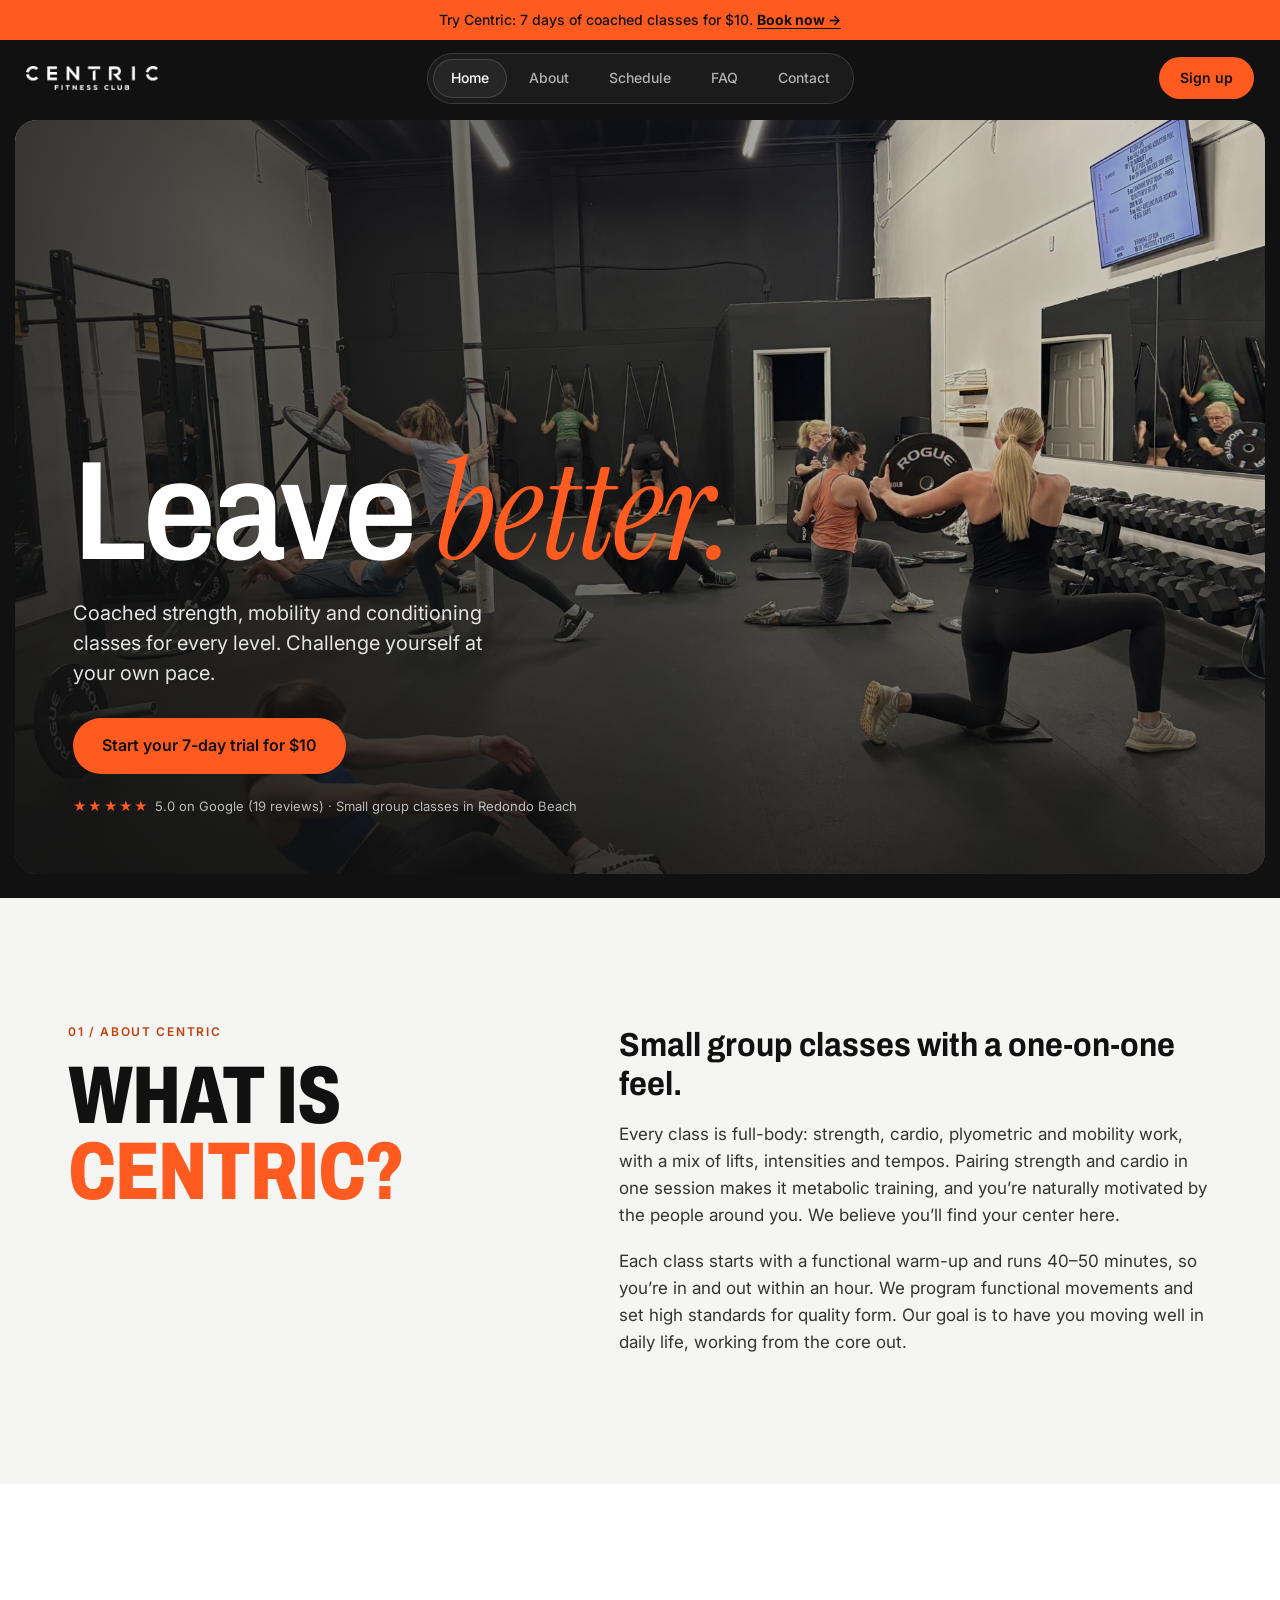
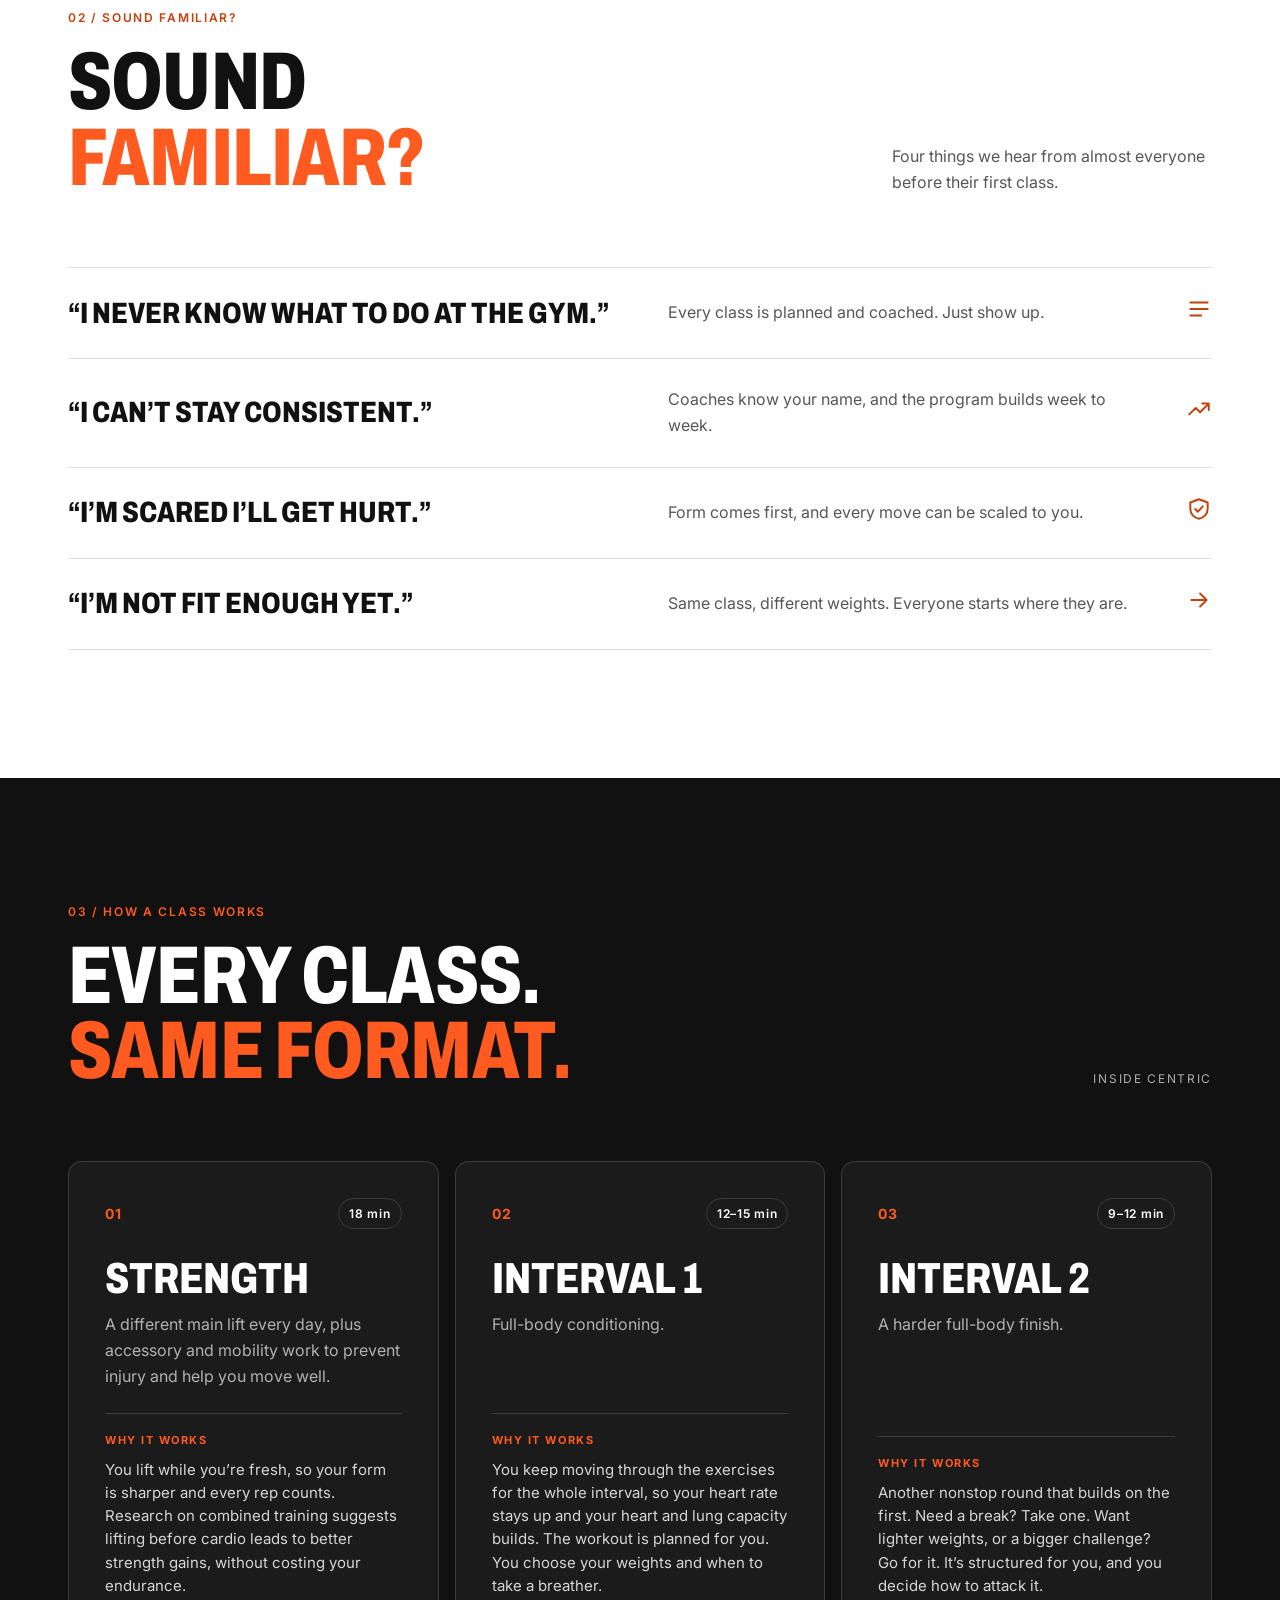
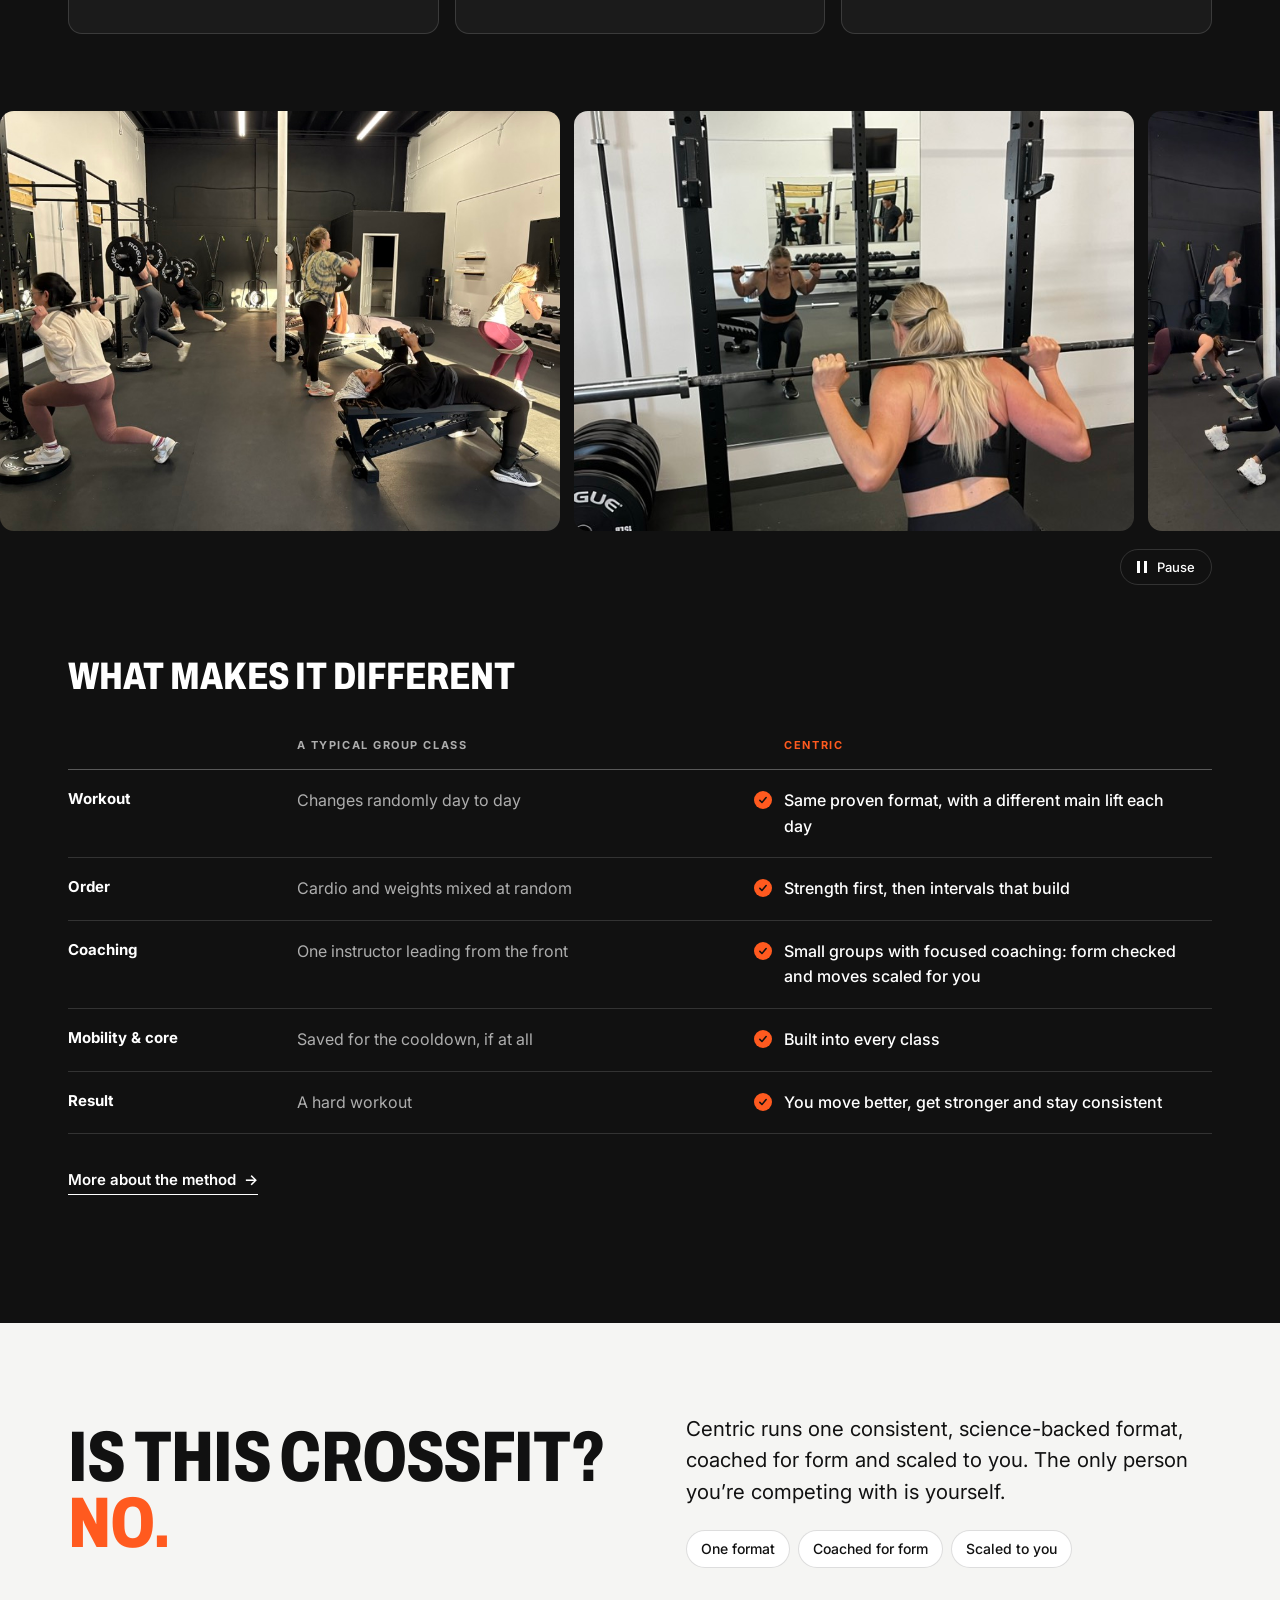
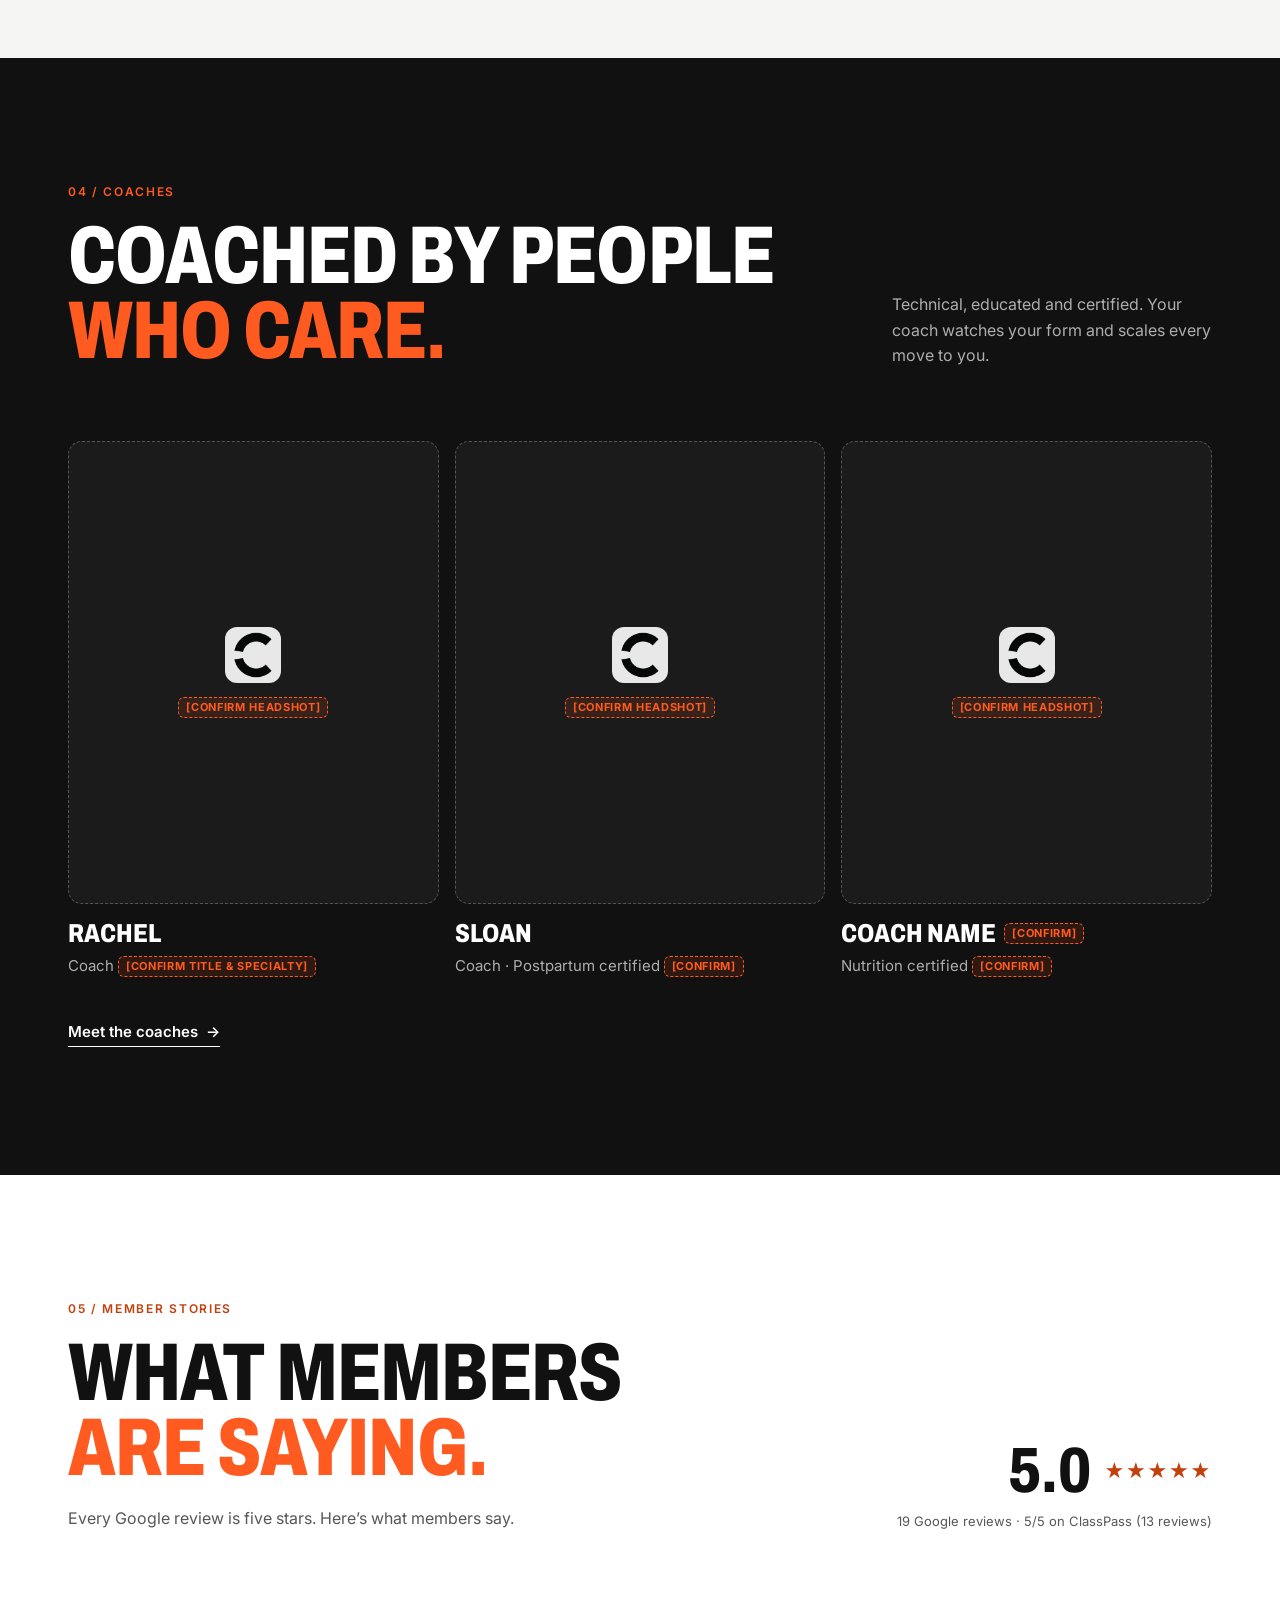
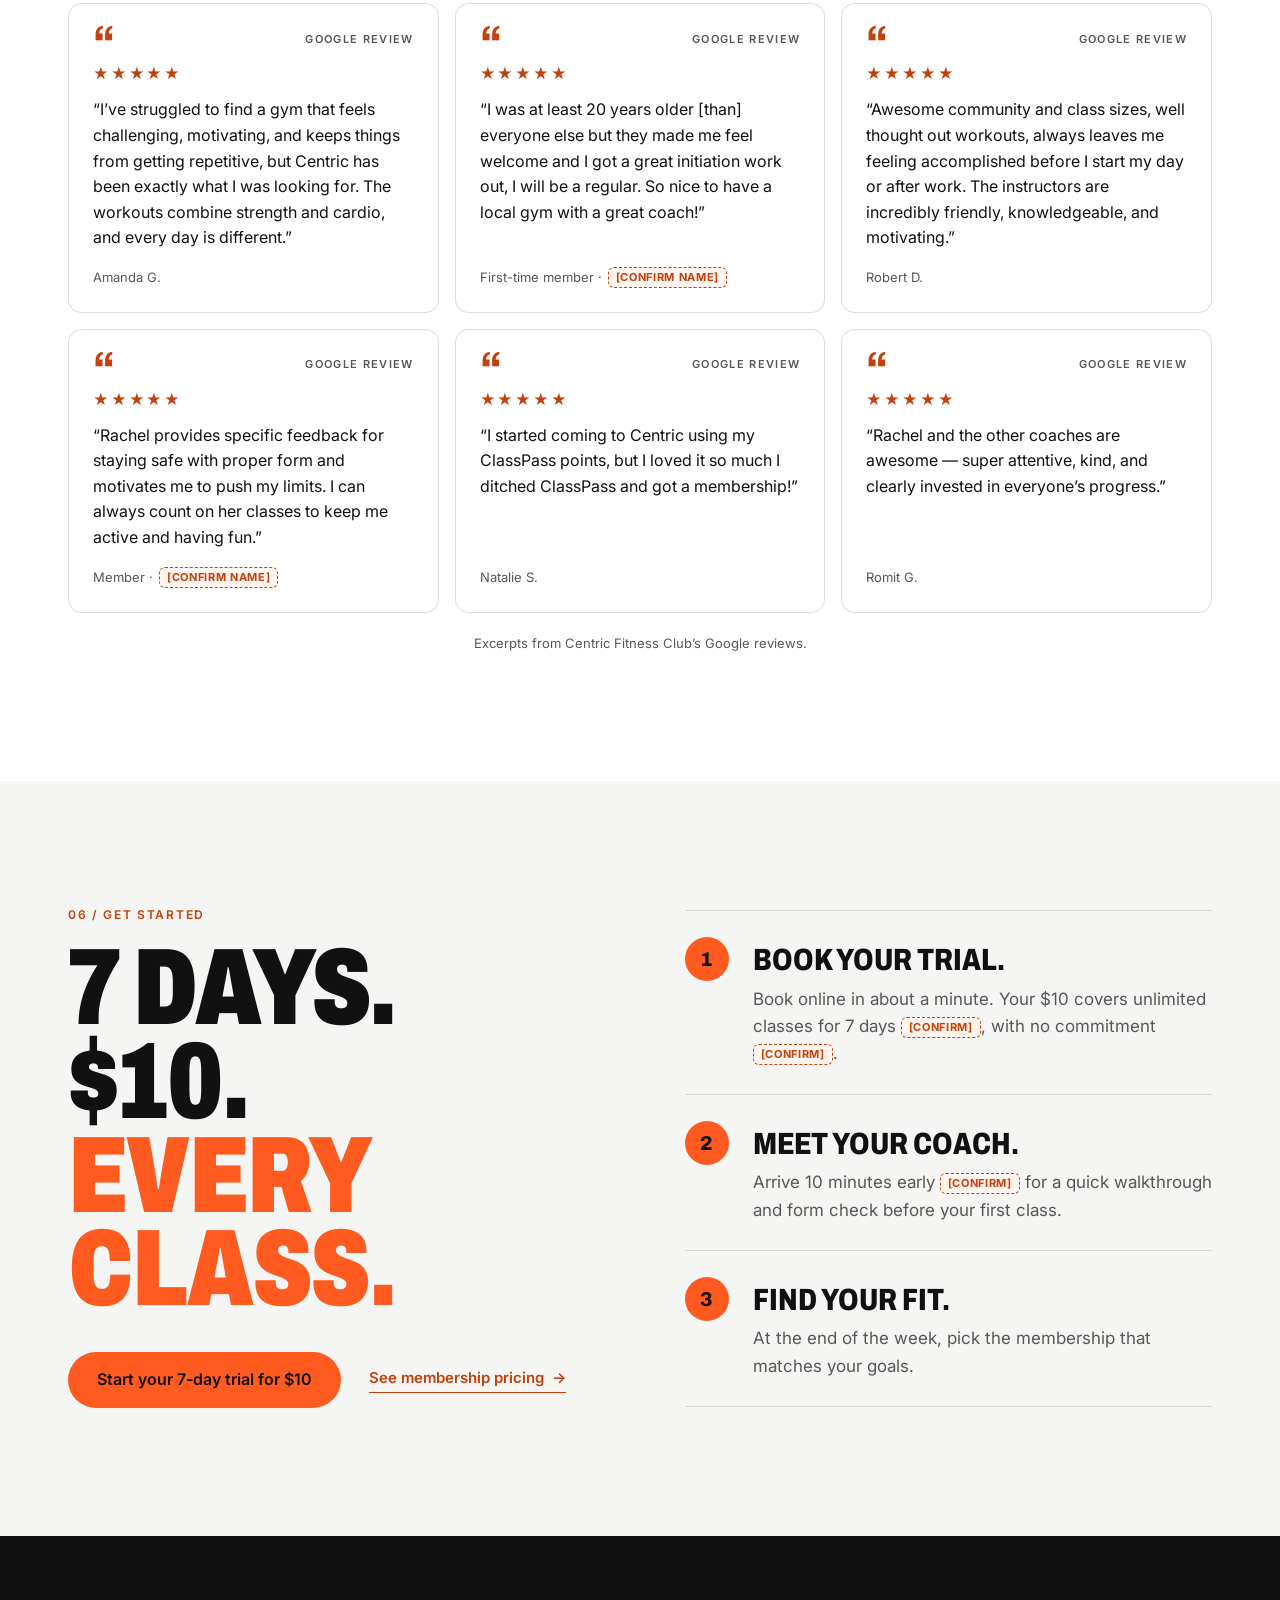
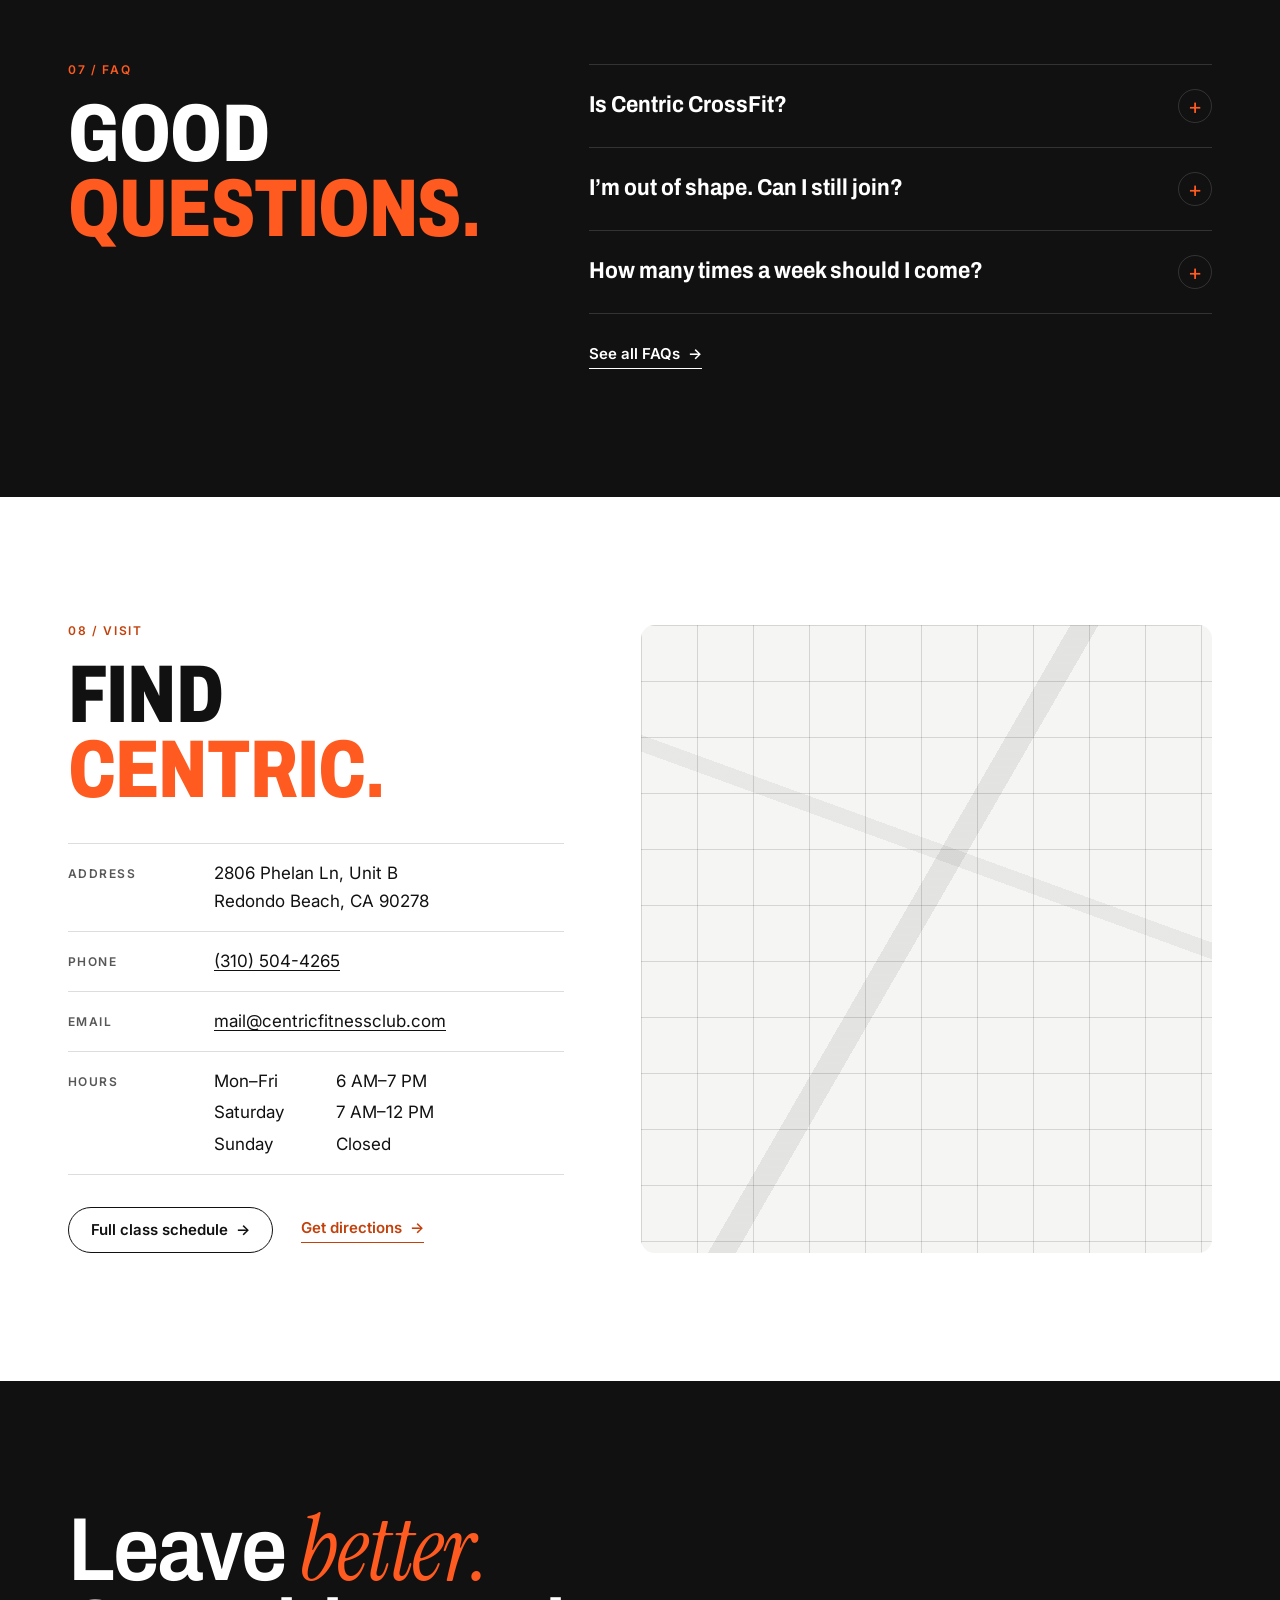
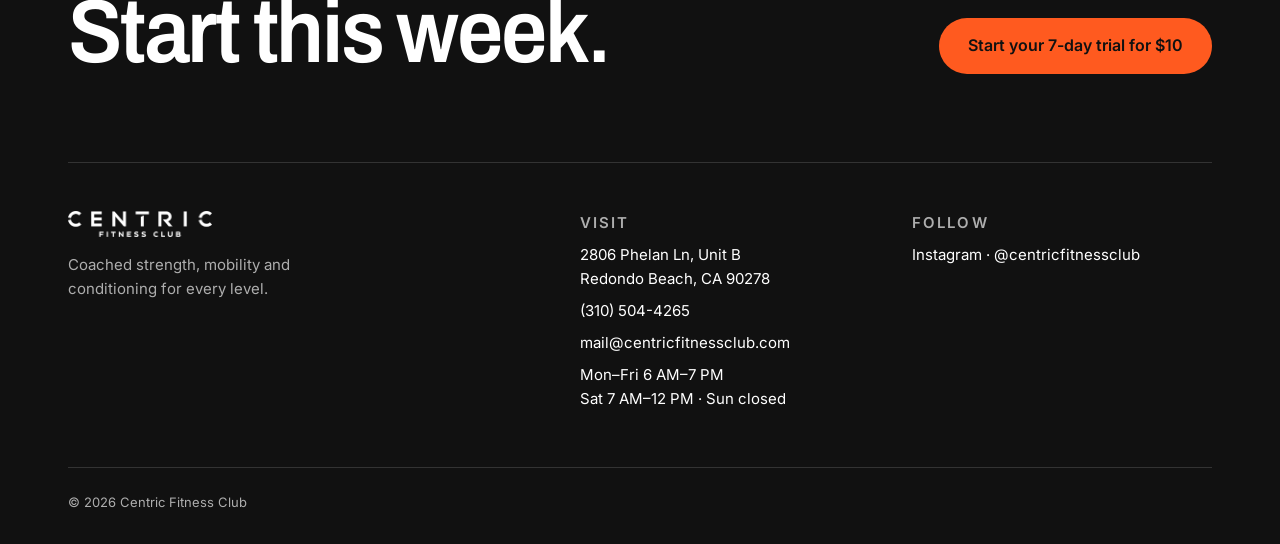
==== index.html @ 7450b514 "Add method page (Our formula) and link it from the homepage Co-Authored-By: Claude Opus 5.5 <noreply" ====
<!doctype html>
<html lang="en">
<head>
  <meta charset="utf-8">
  <meta name="viewport" content="width=device-width, initial-scale=1">
  <title>Centric Fitness Club | Small group fitness classes in Redondo Beach, CA</title>
  <meta name="description" content="Coached strength, mobility and conditioning classes for every level. Start your 7-day trial for $10.">
  <link rel="icon" href="img/favicon.png">
  <link rel="preconnect" href="https://fonts.googleapis.com">
  <link rel="preconnect" href="https://fonts.gstatic.com" crossorigin>
  <link href="https://fonts.googleapis.com/css2?family=Archivo:wdth,wght@62..125,500..900&family=Inter:wght@400;500;600&family=Instrument+Serif:ital@1&display=swap" rel="stylesheet">
  <link rel="preload" as="image" href="img/class-core-and-mobility.jpg" imagesrcset="img/class-core-and-mobility-900.jpg 900w, img/class-core-and-mobility.jpg 1800w" imagesizes="100vw">
  <link rel="stylesheet" href="css/styles.css?v=9">
</head>
<body>

<a class="skip" href="#main">Skip to content</a>

<!-- ============ SHARED HEADER (copy as-is to every page; move aria-current to that page's link) ============ -->
<!-- PROMO BAR: swap the text and link for the free week / New Year offer, or delete this <div> to turn it off. -->
<div class="promo">
  <p>Try Centric: 7 days of coached classes for $10. <a href="#book" data-book>Book now <span aria-hidden="true">→</span></a></p>
</div>

<header class="header" data-header>
  <div class="header__inner">
    <a class="header__logo" href="index.html" aria-label="Centric Fitness Club home">
      <img src="img/logo-wordmark-white.png" alt="Centric Fitness Club" width="1200" height="217">
    </a>
    <nav class="nav" aria-label="Main">
      <ul class="nav__pill">
        <li><a href="index.html" aria-current="page">Home</a></li>
        <li><a href="about.html">About</a></li>
        <li><a href="schedule.html">Schedule</a></li>
        <li><a href="faq.html">FAQ</a></li>
        <li><a href="contact.html">Contact</a></li>
      </ul>
    </nav>
    <a class="btn btn--primary header__cta" href="#book" data-book>Sign up</a>
    <button class="menu-btn" type="button" aria-expanded="false" aria-controls="mobile-menu" data-menu-btn>
      <span class="menu-btn__label">Menu</span>
      <span class="menu-btn__icon" aria-hidden="true"><span></span><span></span></span>
    </button>
  </div>
  <div class="mobile-menu" id="mobile-menu" hidden data-menu>
    <ul>
      <li><a href="index.html" aria-current="page">Home</a></li>
      <li><a href="about.html">About</a></li>
        <li><a href="schedule.html">Schedule</a></li>
      <li><a href="faq.html">FAQ</a></li>
      <li><a href="contact.html">Contact</a></li>
    </ul>
    <a class="btn btn--primary btn--block" href="#book" data-book>Start your 7-day trial for $10</a>
  </div>
</header>
<!-- ============ /SHARED HEADER ============ -->

<main id="main">

  <!-- HERO (dark) -->
  <section class="hero" aria-labelledby="hero-title">
    <div class="hero__card">
      <img class="hero__img"
           src="img/class-core-and-mobility.jpg"
           srcset="img/class-core-and-mobility-900.jpg 900w, img/class-core-and-mobility.jpg 1800w"
           sizes="100vw" width="1800" height="1350"
           alt="A Centric class doing core and mobility work across a bright, open gym floor">
      <div class="hero__shade" aria-hidden="true"></div>

      <div class="hero__content">
        <h1 class="hero__title" id="hero-title">Leave <em>better.</em></h1>
        <p class="hero__sub">Coached strength, mobility and conditioning classes for every level. Challenge yourself at your own pace.</p>
        <div class="hero__actions">
          <a class="btn btn--primary btn--lg" href="#book" data-book>Start your 7-day trial for $10</a>
        </div>
        <p class="hero__trust"><span class="hero__stars" aria-hidden="true">★★★★★</span> 5.0 on Google (19 reviews) · Small group classes in Redondo Beach</p>
      </div>
    </div>
  </section>

  <!-- 01 WHAT IS CENTRIC (off-white): owner's description -->
  <section class="section section--off about" aria-labelledby="about-title">
    <div class="wrap">
      <div class="about__top">
        <div class="reveal">
          <p class="eyebrow">01 / About Centric</p>
          <h2 class="display" id="about-title">What is<br><span class="accent">Centric?</span></h2>
        </div>
        <div class="about__copy reveal">
          <p class="about__lead">Small group classes with a one-on-one feel.</p>
          <p>Every class is full-body: strength, cardio, plyometric and mobility work, with a mix of lifts, intensities and tempos. Pairing strength and cardio in one session makes it metabolic training, and you’re naturally motivated by the people around you. We believe you’ll find your center here.</p>
          <p>Each class starts with a functional warm-up and runs 40–50 minutes, so you’re in and out within an hour. We program functional movements and set high standards for quality form. Our goal is to have you moving well in daily life, working from the core out.</p>
        </div>
      </div>
    </div>
  </section>

  <!-- 02 SOUND FAMILIAR (light) — layout from bold-gym numbered list -->
  <section class="section section--white" aria-labelledby="sf-title">
    <div class="wrap">
      <div class="section-head reveal">
        <div>
          <p class="eyebrow">02 / Sound familiar?</p>
          <h2 class="display" id="sf-title">Sound<br><span class="accent">familiar?</span></h2>
        </div>
        <p class="section-head__aside">Four things we hear from almost everyone before their first class.</p>
      </div>

      <ol class="rows">
        <li class="row reveal">
          <h3 class="row__title">“I never know what to do at the gym.”</h3>
          <p class="row__text">Every class is planned and coached. Just show up.</p>
          <span class="row__icon" aria-hidden="true"><svg viewBox="0 0 24 24"><path d="M4 6h16M4 12h16M4 18h10"/></svg></span>
        </li>
        <li class="row reveal">
          <h3 class="row__title">“I can’t stay consistent.”</h3>
          <p class="row__text">Coaches know your name, and the program builds week to week.</p>
          <span class="row__icon" aria-hidden="true"><svg viewBox="0 0 24 24"><path d="M3 17l6-6 4 4 8-8M15 7h6v6"/></svg></span>
        </li>
        <li class="row reveal">
          <h3 class="row__title">“I’m scared I’ll get hurt.”</h3>
          <p class="row__text">Form comes first, and every move can be scaled to you.</p>
          <span class="row__icon" aria-hidden="true"><svg viewBox="0 0 24 24"><path d="M12 3l8 3v6c0 4.5-3.4 8.3-8 9-4.6-.7-8-4.5-8-9V6l8-3z"/><path d="M8.5 12l2.5 2.5 4.5-5"/></svg></span>
        </li>
        <li class="row reveal">
          <h3 class="row__title">“I’m not fit enough yet.”</h3>
          <p class="row__text">Same class, different weights. Everyone starts where they are.</p>
          <span class="row__icon" aria-hidden="true"><svg viewBox="0 0 24 24"><path d="M5 12h14M13 6l6 6-6 6"/></svg></span>
        </li>
      </ol>
    </div>
  </section>

  <!-- 02 HOW A CLASS WORKS (dark): steps on top, sliding photo gallery below -->
  <section class="section section--dark how" id="how" aria-labelledby="how-title">
    <div class="wrap">
      <div class="section-head reveal">
        <div>
          <p class="eyebrow eyebrow--dark">03 / How a class works</p>
          <h2 class="display" id="how-title">Every class.<br><span class="accent">Same format.</span></h2>
        </div>
        <p class="section-head__aside section-head__aside--label">Inside Centric</p>
      </div>

      <ol class="steps">
        <li class="step reveal">
          <div class="step__top"><span class="step__num">01</span><span class="step__time">18 min</span></div>
          <h3 class="step__title">Strength</h3>
          <p>A different main lift every day, plus accessory and mobility work to prevent injury and help you move well.</p>
          <div class="step__why">
            <p class="step__why-label">Why it works</p>
            <p>You lift while you’re fresh, so your form is sharper and every rep counts. Research on combined training suggests lifting before cardio leads to better strength gains, without costing your endurance.</p>
          </div>
        </li>
        <li class="step reveal">
          <div class="step__top"><span class="step__num">02</span><span class="step__time">12–15 min</span></div>
          <h3 class="step__title">Interval 1</h3>
          <p>Full-body conditioning.</p>
          <div class="step__why">
            <p class="step__why-label">Why it works</p>
            <p>You keep moving through the exercises for the whole interval, so your heart rate stays up and your heart and lung capacity builds. The workout is planned for you. You choose your weights and when to take a breather.</p>
          </div>
        </li>
        <li class="step reveal">
          <div class="step__top"><span class="step__num">03</span><span class="step__time">9–12 min</span></div>
          <h3 class="step__title">Interval 2</h3>
          <p>A harder full-body finish.</p>
          <div class="step__why">
            <p class="step__why-label">Why it works</p>
            <p>Another nonstop round that builds on the first. Need a break? Take one. Want lighter weights, or a bigger challenge? Go for it. It’s structured for you, and you decide how to attack it.</p>
          </div>
        </li>
      </ol>
    </div>

    <div class="gallery reveal" aria-roledescription="carousel" aria-label="Photos from inside Centric">
      <div class="gallery__viewport">
        <ul class="gallery__track" data-gallery-track>
          <li class="slide">
            <img src="img/class-strength-training-900.jpg" srcset="img/class-strength-training-900.jpg 900w, img/class-strength-training.jpg 1800w" sizes="(max-width: 720px) 82vw, 560px" width="900" height="675" loading="lazy"
                 alt="Members lifting during a class: barbell lunges, dumbbell bench presses and banded squats">
          </li>
          <li class="slide">
            <img src="img/strength-back-squat-900.jpg" srcset="img/strength-back-squat-900.jpg 900w, img/strength-back-squat.jpg 1800w" sizes="(max-width: 720px) 82vw, 560px" width="675" height="900" loading="lazy" style="object-position: 50% 42%"
                 alt="A member doing a barbell back squat in a rack, reflected in the mirror">
          </li>
          <li class="slide">
            <img src="img/class-conditioning-interval-900.jpg" srcset="img/class-conditioning-interval-900.jpg 900w, img/class-conditioning-interval.jpg 1800w" sizes="(max-width: 720px) 82vw, 560px" width="900" height="675" loading="lazy"
                 alt="A class mid-interval: dumbbell plank rows on the floor and overhead presses by the mirror">
          </li>
          <li class="slide">
            <img src="img/class-core-and-mobility-900.jpg" srcset="img/class-core-and-mobility-900.jpg 900w, img/class-core-and-mobility.jpg 1800w" sizes="(max-width: 720px) 82vw, 560px" width="900" height="675" loading="lazy"
                 alt="A class doing sit-ups, stretches and kneeling plate work across the gym floor">
          </li>
          <li class="slide">
            <img src="img/members-group-photo-900.jpg" srcset="img/members-group-photo-900.jpg 900w, img/members-group-photo.jpg 1800w" sizes="(max-width: 720px) 82vw, 560px" width="900" height="675" loading="lazy"
                 alt="About ten smiling Centric members posing together after class">
          </li>
          <li class="slide">
            <img src="img/gym-wide-view-900.jpg" srcset="img/gym-wide-view-900.jpg 900w, img/gym-wide-view.jpg 1800w" sizes="(max-width: 720px) 82vw, 560px" width="900" height="675" loading="lazy"
                 alt="A wide view of the bright, empty Centric gym with racks, benches and dumbbells">
          </li>
          <li class="slide">
            <img src="img/gym-empty-racks-900.jpg" srcset="img/gym-empty-racks-900.jpg 900w, img/gym-empty-racks.jpg 1800w" sizes="(max-width: 720px) 82vw, 560px" width="900" height="675" loading="lazy"
                 alt="The empty Centric gym floor: squat racks, benches and mirrors along a clean white wall">
          </li>
        </ul>
      </div>
      <div class="wrap gallery__controls">
        <button class="gallery__toggle" type="button" aria-pressed="false" data-gallery-toggle>
          <span class="gallery__toggle-icon" aria-hidden="true"></span><span data-gallery-label>Pause</span>
        </button>
      </div>
    </div>

    <div class="wrap">
      <div class="compare reveal">
        <h3 class="compare__title">What makes it different</h3>
        <table class="compare__table">
          <thead>
            <tr>
              <th scope="col"><span class="visually-hidden">Topic</span></th>
              <th scope="col">A typical group class</th>
              <th scope="col" class="compare__us">Centric</th>
            </tr>
          </thead>
          <tbody>
            <tr>
              <th scope="row">Workout</th>
              <td data-label="A typical group class">Changes randomly day to day</td>
              <td data-label="Centric" class="compare__us">Same proven format, with a different main lift each day</td>
            </tr>
            <tr>
              <th scope="row">Order</th>
              <td data-label="A typical group class">Cardio and weights mixed at random</td>
              <td data-label="Centric" class="compare__us">Strength first, then intervals that build</td>
            </tr>
            <tr>
              <th scope="row">Coaching</th>
              <td data-label="A typical group class">One instructor leading from the front</td>
              <td data-label="Centric" class="compare__us">Small groups with focused coaching: form checked and moves scaled for you</td>
            </tr>
            <tr>
              <th scope="row">Mobility &amp; core</th>
              <td data-label="A typical group class">Saved for the cooldown, if at all</td>
              <td data-label="Centric" class="compare__us">Built into every class</td>
            </tr>
            <tr>
              <th scope="row">Result</th>
              <td data-label="A typical group class">A hard workout</td>
              <td data-label="Centric" class="compare__us">You move better, get stronger and stay consistent</td>
            </tr>
          </tbody>
        </table>
        <a class="link-arrow link-arrow--light" href="method.html">More about the method <span aria-hidden="true">→</span></a>
      </div>
    </div>
  </section>

  <!-- 03 IS THIS CROSSFIT (light band) -->
  <section class="section section--off band" aria-labelledby="cf-title">
    <div class="wrap band__inner reveal">
      <h2 class="display band__title" id="cf-title">Is this CrossFit? <span class="accent">No.</span></h2>
      <div>
        <p class="band__text">Centric runs one consistent, science-backed format, coached for form and scaled to you. The only person you’re competing with is yourself.</p>
        <ul class="chips">
          <li>One format</li>
          <li>Coached for form</li>
          <li>Scaled to you</li>
        </ul>
      </div>
    </div>
  </section>

  <!-- 04 COACHES (dark) -->
  <section class="section section--dark" aria-labelledby="coach-title">
    <div class="wrap">
      <div class="section-head reveal">
        <div>
          <p class="eyebrow eyebrow--dark">04 / Coaches</p>
          <h2 class="display" id="coach-title">Coached by people<br><span class="accent">who care.</span></h2>
        </div>
        <p class="section-head__aside">Technical, educated and certified. Your coach watches your form and scales every move to you.</p>
      </div>

      <ul class="coaches">
        <li class="coach reveal">
          <a href="about.html#coaches">
            <div class="coach__photo"><img src="img/favicon.png" alt="" width="64" height="64"><span class="confirm confirm--dark">CONFIRM headshot</span></div>
            <h3 class="coach__name">Rachel</h3>
            <p class="coach__role">Coach <span class="confirm confirm--dark">CONFIRM title &amp; specialty</span></p>
          </a>
        </li>
        <li class="coach reveal">
          <a href="about.html#coaches">
            <div class="coach__photo"><img src="img/favicon.png" alt="" width="64" height="64"><span class="confirm confirm--dark">CONFIRM headshot</span></div>
            <h3 class="coach__name">Sloan</h3>
            <p class="coach__role">Coach · Postpartum certified <span class="confirm confirm--dark">CONFIRM</span></p>
          </a>
        </li>
        <li class="coach reveal">
          <a href="about.html#coaches">
            <div class="coach__photo"><img src="img/favicon.png" alt="" width="64" height="64"><span class="confirm confirm--dark">CONFIRM headshot</span></div>
            <h3 class="coach__name">Coach name <span class="confirm confirm--dark">CONFIRM</span></h3>
            <p class="coach__role">Nutrition certified <span class="confirm confirm--dark">CONFIRM</span></p>
          </a>
        </li>
      </ul>
      <a class="link-arrow link-arrow--light reveal" href="about.html#coaches">Meet the coaches <span aria-hidden="true">→</span></a>
    </div>
  </section>

  <!-- 05 MEMBER STORIES (light) — layout from bold-gym reviews -->
  <section class="section section--white" aria-labelledby="rev-title">
    <div class="wrap">
      <div class="section-head reveal">
        <div>
          <p class="eyebrow">05 / Member stories</p>
          <h2 class="display rev-title" id="rev-title">What members<br><span class="accent">are saying.</span></h2>
          <p class="section-head__intro">Every Google review is five stars. Here’s what members say.</p>
        </div>
        <div class="rating">
          <p class="rating__score">5.0 <span class="rating__stars" aria-hidden="true">★★★★★</span></p>
          <p class="rating__meta">19 Google reviews · 5/5 on ClassPass (13 reviews)</p>
        </div>
      </div>

      <ul class="reviews" data-reviews>
        <li class="review reveal">
          <div class="review__top"><span class="review__mark" aria-hidden="true">“</span><span class="review__src">Google review</span></div>
          <p class="stars stars--deep" aria-label="5 out of 5 stars">★★★★★</p>
          <blockquote>“I’ve struggled to find a gym that feels challenging, motivating, and keeps things from getting repetitive, but Centric has been exactly what I was looking for. The workouts combine strength and cardio, and every day is different.”</blockquote>
          <p class="review__by">Amanda G.</p>
        </li>
        <li class="review reveal">
          <div class="review__top"><span class="review__mark" aria-hidden="true">“</span><span class="review__src">Google review</span></div>
          <p class="stars stars--deep" aria-label="5 out of 5 stars">★★★★★</p>
          <blockquote>“I was at least 20 years older [than] everyone else but they made me feel welcome and I got a great initiation work out, I will be a regular. So nice to have a local gym with a great coach!”</blockquote>
          <p class="review__by">First-time member · <span class="confirm">CONFIRM name</span></p>
        </li>
        <li class="review reveal">
          <div class="review__top"><span class="review__mark" aria-hidden="true">“</span><span class="review__src">Google review</span></div>
          <p class="stars stars--deep" aria-label="5 out of 5 stars">★★★★★</p>
          <blockquote>“Awesome community and class sizes, well thought out workouts, always leaves me feeling accomplished before I start my day or after work. The instructors are incredibly friendly, knowledgeable, and motivating.”</blockquote>
          <p class="review__by">Robert D.</p>
        </li>
        <li class="review reveal">
          <div class="review__top"><span class="review__mark" aria-hidden="true">“</span><span class="review__src">Google review</span></div>
          <p class="stars stars--deep" aria-label="5 out of 5 stars">★★★★★</p>
          <blockquote>“Rachel provides specific feedback for staying safe with proper form and motivates me to push my limits. I can always count on her classes to keep me active and having fun.”</blockquote>
          <p class="review__by">Member · <span class="confirm">CONFIRM name</span></p>
        </li>
        <li class="review reveal">
          <div class="review__top"><span class="review__mark" aria-hidden="true">“</span><span class="review__src">Google review</span></div>
          <p class="stars stars--deep" aria-label="5 out of 5 stars">★★★★★</p>
          <blockquote>“I started coming to Centric using my ClassPass points, but I loved it so much I ditched ClassPass and got a membership!”</blockquote>
          <p class="review__by">Natalie S.</p>
        </li>
        <li class="review reveal">
          <div class="review__top"><span class="review__mark" aria-hidden="true">“</span><span class="review__src">Google review</span></div>
          <p class="stars stars--deep" aria-label="5 out of 5 stars">★★★★★</p>
          <blockquote>“Rachel and the other coaches are awesome — super attentive, kind, and clearly invested in everyone’s progress.”</blockquote>
          <p class="review__by">Romit G.</p>
        </li>
      </ul>
      <div class="rev-nav" aria-label="Browse reviews">
        <button class="rev-nav__btn" type="button" data-rev-prev aria-label="Previous reviews"><svg viewBox="0 0 24 24" aria-hidden="true"><path d="M15 5l-7 7 7 7"/></svg></button>
        <p class="rev-nav__count" data-rev-count aria-live="polite"></p>
        <button class="rev-nav__btn" type="button" data-rev-next aria-label="Next reviews"><svg viewBox="0 0 24 24" aria-hidden="true"><path d="M9 5l7 7-7 7"/></svg></button>
      </div>
      <p class="fineprint">Excerpts from Centric Fitness Club’s Google reviews.</p>
    </div>
  </section>

  <!-- 06 GET STARTED + OFFER (light). Swappable: change the heading and button for seasonal offers. -->
  <section class="section section--off offer" aria-labelledby="offer-title">
    <div class="wrap offer__inner">
      <div class="offer__main reveal">
        <p class="eyebrow">06 / Get started</p>
        <h2 class="offer__title" id="offer-title">7 days.<br>$10.<br><span class="accent">Every class.</span></h2>
        <div class="offer__actions">
          <a class="btn btn--primary btn--lg" href="#book" data-book>Start your 7-day trial for $10</a>
          <a class="link-arrow" href="contact.html#pricing">See membership pricing <span aria-hidden="true">→</span></a>
        </div>
      </div>
      <ol class="offer__steps">
        <li class="reveal">
          <span class="offer__num">1</span>
          <div>
            <h3>Book your trial.</h3>
            <p>Book online in about a minute. Your $10 covers unlimited classes for 7 days <span class="confirm">CONFIRM</span>, with no commitment <span class="confirm">CONFIRM</span>.</p>
          </div>
        </li>
        <li class="reveal">
          <span class="offer__num">2</span>
          <div>
            <h3>Meet your coach.</h3>
            <p>Arrive 10 minutes early <span class="confirm">CONFIRM</span> for a quick walkthrough and form check before your first class.</p>
          </div>
        </li>
        <li class="reveal">
          <span class="offer__num">3</span>
          <div>
            <h3>Find your fit.</h3>
            <p>At the end of the week, pick the membership that matches your goals.</p>
          </div>
        </li>
      </ol>
    </div>
  </section>

  <!-- 07 FAQ TEASER (dark) -->
  <section class="section section--dark" aria-labelledby="faq-title">
    <div class="wrap faq-teaser">
      <div class="section-head reveal">
        <div>
          <p class="eyebrow eyebrow--dark">07 / FAQ</p>
          <h2 class="display" id="faq-title">Good<br><span class="accent">questions.</span></h2>
        </div>
      </div>
      <div class="faq reveal">
        <details>
          <summary>Is Centric CrossFit?</summary>
          <div class="faq__body"><p>No. Every class is the same proven format: strength first, then two intervals that build. It’s coached for form and scaled to you.</p></div>
        </details>
        <details>
          <summary>I’m out of shape. Can I still join?</summary>
          <div class="faq__body"><p>Yes. All levels are welcome. It’s the same class with different weights, and your coach scales every move so you can start where you are.</p></div>
        </details>
        <details>
          <summary>How many times a week should I come?</summary>
          <div class="faq__body"><p>We recommend 2–3 times a week to start <span class="confirm confirm--dark">CONFIRM</span>. Your coach can help you build from there.</p></div>
        </details>
        <a class="link-arrow link-arrow--light" href="faq.html">See all FAQs <span aria-hidden="true">→</span></a>
      </div>
    </div>
  </section>

  <!-- 09 LOCATION (light) -->
  <section class="section section--white" aria-labelledby="loc-title">
    <div class="wrap location">
      <div class="reveal">
        <p class="eyebrow">08 / Visit</p>
        <h2 class="display" id="loc-title">Find<br><span class="accent">Centric.</span></h2>
        <dl class="info">
          <div><dt>Address</dt><dd>2806 Phelan Ln, Unit B<br>Redondo Beach, CA 90278</dd></div>
          <div><dt>Phone</dt><dd><a href="tel:+13105044265">(310) 504-4265</a></dd></div>
          <div><dt>Email</dt><dd><a href="mailto:mail@centricfitnessclub.com">mail@centricfitnessclub.com</a></dd></div>
          <div><dt>Hours</dt><dd>
            <ul class="hours">
              <li><span>Mon–Fri</span><span>6 AM–7 PM</span></li>
              <li><span>Saturday</span><span>7 AM–12 PM</span></li>
              <li><span>Sunday</span><span>Closed</span></li>
            </ul>
          </dd></div>
        </dl>
        <div class="location__links">
          <a class="btn btn--outline" href="schedule.html">Full class schedule <span aria-hidden="true">→</span></a>
          <a class="link-arrow" href="https://www.google.com/maps/search/?api=1&amp;query=Centric+Fitness+Club,+2806+Phelan+Ln+Unit+B,+Redondo+Beach,+CA+90278" target="_blank" rel="noopener">Get directions <span aria-hidden="true">→</span></a>
        </div>
      </div>
      <div class="map reveal">
        <iframe title="Map showing Centric Fitness Club in Redondo Beach" src="https://www.google.com/maps?q=Centric+Fitness+Club,+2806+Phelan+Ln+Unit+B,+Redondo+Beach,+CA+90278&amp;output=embed" loading="lazy" referrerpolicy="no-referrer-when-downgrade"></iframe>
      </div>
    </div>
  </section>

</main>

<!-- ============ SHARED FOOTER (copy as-is to every page) ============ -->
<footer class="footer">
  <div class="wrap">
    <div class="footer__cta">
      <h2 class="footer__title">Leave <em>better.</em><br>Start this week.</h2>
      <a class="btn btn--primary btn--lg" href="#book" data-book>Start your 7-day trial for $10</a>
    </div>
    <div class="footer__grid">
      <div>
        <img class="footer__logo" src="img/logo-wordmark-white.png" alt="Centric Fitness Club" width="1200" height="217" loading="lazy">
        <p class="footer__small">Coached strength, mobility and conditioning for every level.</p>
      </div>
      <div>
        <p class="footer__head">Visit</p>
        <p>2806 Phelan Ln, Unit B<br>Redondo Beach, CA 90278</p>
        <p><a href="tel:+13105044265">(310) 504-4265</a></p>
        <p><a href="mailto:mail@centricfitnessclub.com">mail@centricfitnessclub.com</a></p>
        <p>Mon–Fri 6 AM–7 PM<br>Sat 7 AM–12 PM · Sun closed</p>
      </div>
      <div>
        <p class="footer__head">Follow</p>
        <p><a href="https://www.instagram.com/centricfitnessclub/" target="_blank" rel="noopener">Instagram · @centricfitnessclub</a></p>
      </div>
    </div>
    <div class="footer__bottom">
      <p>© 2026 Centric Fitness Club</p>
    </div>
  </div>
</footer>

<!-- Mobile: pinned trial bar -->
<div class="mobile-bar">
  <a class="btn btn--primary btn--block" href="#book" data-book>Try 7 days for $10</a>
</div>
<!-- ============ /SHARED FOOTER ============ -->

<script src="js/main.js?v=6"></script>
</body>
</html>
---- css/styles.css ----
/* =========================================================
   Centric Fitness Club: shared styles
   Colors: brand-colors.md (these always win)
   ========================================================= */
:root {
  --color-black: #111111;
  --color-white: #FFFFFF;
  --color-off-white: #F5F5F3;
  --color-orange: #FF5A1F;
  --color-orange-deep: #C2410C;

  /* supporting neutrals (tints of the brand black) */
  --ink-2: #1b1b1b;
  --ink-3: #262626;
  --line-dark: rgba(255,255,255,.14);
  --line-light: rgba(17,17,17,.14);
  --muted-dark: rgba(255,255,255,.66);
  --muted-light: #575757;

  --font-display: "Archivo", "Arial Narrow", system-ui, sans-serif;
  --font-body: "Inter", system-ui, -apple-system, "Segoe UI", sans-serif;
  --font-accent: "Instrument Serif", Georgia, serif;

  --gutter: clamp(16px, 4vw, 48px);
  --max: 1240px;
  --radius: 22px;
  --radius-sm: 14px;
  --header-h: 76px;
  --section-y: clamp(72px, 10vw, 136px);
}

*, *::before, *::after { box-sizing: border-box; }
html { -webkit-text-size-adjust: 100%; scroll-behavior: smooth; scroll-padding-top: calc(var(--header-h) + 12px); }
body {
  margin: 0;
  background: var(--color-black);
  color: var(--color-black);
  font-family: var(--font-body);
  font-size: 17px;
  line-height: 1.6;
  -webkit-font-smoothing: antialiased;
}
img { display: block; max-width: 100%; height: auto; }
a { color: inherit; }
h1, h2, h3, p, ul, ol, dl, dd, figure, blockquote { margin: 0; }
ul, ol { padding: 0; list-style: none; }
:focus-visible { outline: 3px solid var(--color-orange); outline-offset: 3px; border-radius: 6px; }

.skip { position: absolute; left: -999px; top: 8px; z-index: 100; background: var(--color-orange); color: var(--color-black); padding: 10px 16px; border-radius: 999px; font-weight: 600; }
.skip:focus { left: 8px; }

.wrap { width: 100%; max-width: var(--max); margin-inline: auto; padding-inline: var(--gutter); }

/* ---------- [CONFIRM] placeholder tags ---------- */
.confirm {
  display: inline-block;
  font: 700 11px/1 var(--font-body);
  letter-spacing: .06em;
  text-transform: uppercase;
  color: var(--color-orange-deep);
  background: #fff4ee;
  border: 1px dashed var(--color-orange-deep);
  border-radius: 6px;
  padding: 4px 7px;
  vertical-align: middle;
  white-space: normal;
}
.confirm::before { content: "["; }
.confirm::after { content: "]"; }
.confirm--dark { color: var(--color-orange); background: rgba(255,90,31,.12); border-color: var(--color-orange); }

/* ---------- Type ---------- */
.display {
  font-family: var(--font-display);
  font-weight: 800;
  font-stretch: 75%;
  text-transform: uppercase;
  font-size: clamp(40px, 6.4vw, 84px);
  line-height: .92;
  letter-spacing: -.01em;
}
.accent { color: var(--color-orange); }
.section--white .accent, .section--off .accent { color: var(--color-orange); }
.eyebrow {
  font: 600 12px/1 var(--font-body);
  letter-spacing: .14em;
  text-transform: uppercase;
  color: var(--color-orange-deep);
  margin-bottom: 20px;
}
.eyebrow--dark { color: var(--color-orange); }

/* ---------- Buttons ---------- */
.btn {
  display: inline-flex; align-items: center; justify-content: center; gap: 8px;
  min-height: 46px; padding: 12px 22px;
  border-radius: 999px; border: 1.5px solid transparent;
  font: 600 15px/1.2 var(--font-body);
  text-decoration: none; text-align: center;
  transition: background-color .2s ease, transform .2s ease, border-color .2s ease, color .2s ease;
}
.btn--primary { background: var(--color-orange); color: var(--color-black); }
.btn--primary:hover { background: #ff7444; transform: translateY(-1px); }
.btn--outline { border-color: var(--color-black); color: var(--color-black); }
.btn--outline:hover { background: var(--color-black); color: var(--color-white); }
.btn--lg { min-height: 56px; padding: 16px 28px; font-size: 16px; }
.btn--block { display: flex; width: 100%; }

.link-arrow {
  display: inline-flex; align-items: center; gap: 8px;
  font-weight: 600; font-size: 15px;
  color: var(--color-orange-deep);
  text-decoration: none;
  border-bottom: 1.5px solid currentColor;
  padding-bottom: 2px;
}
.link-arrow:hover span { transform: translateX(3px); }
.link-arrow span { transition: transform .2s ease; }
.link-arrow--light { color: var(--color-white); }

.stars { color: var(--color-orange); letter-spacing: .12em; font-size: 15px; line-height: 1; }
.stars--deep { color: var(--color-orange-deep); }

/* ---------- Promo bar ---------- */
.promo { background: var(--color-orange); color: var(--color-black); text-align: center; font-size: 14px; font-weight: 500; padding: 9px var(--gutter); }
.promo a { font-weight: 700; text-underline-offset: 3px; white-space: nowrap; }

/* ---------- Header (layout from minimal-sports inspo) ---------- */
.header { position: sticky; top: 0; z-index: 50; background: var(--color-black); transition: box-shadow .25s ease; }
.header.is-scrolled { box-shadow: 0 1px 0 var(--line-dark); }
.header__inner {
  height: var(--header-h);
  padding-inline: clamp(16px, 2vw, 32px);
  display: grid; grid-template-columns: 1fr auto 1fr; align-items: center; gap: 16px;
}
.header__logo img { height: 24px; width: auto; }
.nav__pill {
  display: flex; gap: 4px; padding: 5px;
  background: var(--ink-2); border: 1px solid var(--line-dark); border-radius: 999px;
}
.nav__pill a {
  display: block; padding: 8px 18px; border-radius: 999px;
  color: var(--muted-dark); text-decoration: none; font-size: 14px; font-weight: 500;
  transition: color .2s ease, background-color .2s ease;
}
.nav__pill a:hover { color: var(--color-white); }
.nav__pill a[aria-current="page"] { background: var(--ink-3); color: var(--color-white); box-shadow: inset 0 0 0 1px var(--line-dark); }
.header__cta { justify-self: end; min-height: 42px; padding: 10px 20px; font-size: 14px; }

.menu-btn {
  display: none; justify-self: end; align-items: center; gap: 10px;
  background: var(--ink-2); color: var(--color-white);
  border: 1px solid var(--line-dark); border-radius: 999px;
  padding: 10px 16px; font: 500 14px var(--font-body); cursor: pointer;
}
.menu-btn__icon { display: grid; gap: 5px; width: 16px; }
.menu-btn__icon span { height: 1.5px; background: currentColor; transition: transform .25s ease; }
.menu-btn[aria-expanded="true"] .menu-btn__icon span:first-child { transform: translateY(3.25px) rotate(45deg); }
.menu-btn[aria-expanded="true"] .menu-btn__icon span:last-child { transform: translateY(-3.25px) rotate(-45deg); }

.mobile-menu {
  position: fixed; inset: var(--menu-top, var(--header-h)) 0 0 0;
  background: var(--color-black);
  padding: 24px var(--gutter) 40px;
  display: flex; flex-direction: column; justify-content: space-between;
  overflow-y: auto;
}
.mobile-menu[hidden] { display: none; }
.mobile-menu ul { border-top: 1px solid var(--line-dark); }
.mobile-menu li { border-bottom: 1px solid var(--line-dark); }
.mobile-menu ul a {
  display: block; padding: 18px 0;
  font: 800 40px/1 var(--font-display); font-stretch: 75%; text-transform: uppercase;
  color: var(--color-white); text-decoration: none;
}
.mobile-menu ul a[aria-current="page"] { color: var(--color-orange); }
body.menu-open { overflow: hidden; }
body.menu-open .mobile-bar { display: none; }

/* ---------- Hero (layout from minimal-sports inspo) ---------- */
.hero { background: var(--color-black); padding: 4px clamp(10px, 1.2vw, 18px) clamp(14px, 2vw, 24px); }
.hero__card {
  position: relative; margin-inline: auto;
  min-height: clamp(560px, calc(100svh - var(--header-h) - 70px), 860px);
  border-radius: var(--radius); overflow: hidden;
  display: flex; align-items: flex-end;
  isolation: isolate;
}
.hero__img { position: absolute; inset: 0; width: 100%; height: 100%; object-fit: cover; object-position: 50% 45%; z-index: -2; }
.hero__shade {
  position: absolute; inset: 0; z-index: -1;
  background:
    linear-gradient(90deg, rgba(17,17,17,.78) 0%, rgba(17,17,17,.45) 42%, rgba(17,17,17,0) 72%),
    linear-gradient(0deg, rgba(17,17,17,.7) 0%, rgba(17,17,17,0) 55%),
    rgba(17,17,17,.22);
}
.hero__content { padding: clamp(24px, 4.5vw, 64px); max-width: 780px; color: var(--color-white); }
.tag {
  display: inline-flex; align-items: center; flex-wrap: wrap; gap: 8px;
  padding: 7px 14px; margin-bottom: 22px;
  border-radius: 999px; border: 1px solid rgba(255,255,255,.3);
  background: rgba(17,17,17,.35); backdrop-filter: blur(8px); -webkit-backdrop-filter: blur(8px);
  font-size: 13px; font-weight: 500;
}
.hero__title {
  font-family: var(--font-display); font-weight: 600; font-stretch: 90%;
  font-size: clamp(64px, 11vw, 156px); line-height: .9; letter-spacing: -.03em;
}
.hero__title em, .footer__title em {
  font-family: var(--font-accent); font-style: italic; font-weight: 400;
  letter-spacing: -.01em; color: var(--color-orange);
}
.hero__sub { margin-top: 22px; max-width: 34ch; font-size: clamp(17px, 1.6vw, 20px); line-height: 1.5; color: rgba(255,255,255,.88); }
.hero__actions { margin-top: 30px; display: flex; flex-wrap: wrap; align-items: center; gap: 16px 28px; }
.hero__stars { color: var(--color-orange); letter-spacing: .1em; }
.hero__trust { margin-top: 22px; font-size: 13px; color: rgba(255,255,255,.7); display: flex; flex-wrap: wrap; gap: 6px; align-items: center; }


/* ---------- Sections ---------- */
.section { padding-block: var(--section-y); }
.section--white { background: var(--color-white); color: var(--color-black); }
.section--off { background: var(--color-off-white); color: var(--color-black); }
.section--dark { background: var(--color-black); color: var(--color-white); }
/* a hairline between back-to-back dark areas, if they ever touch */
.section--dark + .section--dark { border-top: 1px solid var(--line-dark); }

.section-head {
  display: flex; justify-content: space-between; align-items: flex-end; gap: 32px;
  margin-bottom: clamp(40px, 6vw, 72px);
}
.section-head__aside { max-width: 32ch; font-size: 16px; color: var(--muted-light); }
.section--dark .section-head__aside { color: var(--muted-dark); }
.section-head__aside--label { font-size: 12px; letter-spacing: .14em; text-transform: uppercase; }
.section-head__intro { margin-top: 20px; color: var(--muted-light); font-size: 16px; }

/* 01 Sound familiar: numbered rows (bold-gym list layout) */
.rows { border-top: 1px solid var(--line-light); }
.row {
  display: grid; grid-template-columns: minmax(0, 1.2fr) minmax(0, 1fr) 40px;
  align-items: center; gap: 24px;
  padding: 28px 0; border-bottom: 1px solid var(--line-light);
}
.row__title { font: 800 clamp(20px, 2.3vw, 30px)/1.05 var(--font-display); font-stretch: 80%; text-transform: uppercase; }
.row__text { color: var(--muted-light); font-size: 16px; }
.row__icon { justify-self: end; color: var(--color-orange-deep); }
.row__icon svg { width: 26px; height: 26px; fill: none; stroke: currentColor; stroke-width: 1.8; stroke-linecap: round; stroke-linejoin: round; }

/* 02 What is Centric */
.about__top { display: grid; grid-template-columns: 1fr 1.25fr; gap: clamp(32px, 6vw, 96px); align-items: start; }
.about__copy { display: grid; gap: 18px; font-size: 17px; color: #333; max-width: 60ch; }
.about__lead { font: 700 clamp(24px, 2.6vw, 34px)/1.15 var(--font-display); font-stretch: 90%; color: var(--color-black); }

/* 02 How a class works: steps + sliding gallery */
.steps { display: grid; grid-template-columns: repeat(3, 1fr); gap: 16px; }
.step {
  background: var(--ink-2); border: 1px solid var(--line-dark); border-radius: var(--radius-sm);
  padding: clamp(24px, 3vw, 36px);
}
.step__num { font: 700 14px var(--font-body); color: var(--color-orange); letter-spacing: .08em; }
.step__title { margin-top: 28px; font: 800 clamp(30px, 3.4vw, 46px)/1 var(--font-display); font-stretch: 78%; text-transform: uppercase; }
.step { display: flex; flex-direction: column; }
.step__top { display: flex; justify-content: space-between; align-items: center; gap: 12px; flex-wrap: wrap; }
.step__time {
  display: inline-flex; align-items: center; gap: 6px;
  font-size: 12px; font-weight: 600; letter-spacing: .06em; color: var(--color-white);
  border: 1px solid var(--line-dark); border-radius: 999px; padding: 5px 10px;
}
.step__why { margin-top: auto; padding-top: 24px; }
.step__why-label { padding-top: 18px; border-top: 1px solid var(--line-dark); font-size: 11px; font-weight: 700; letter-spacing: .14em; text-transform: uppercase; color: var(--color-orange); }
.step__why-label + p { margin-top: 8px; font-size: 15px; line-height: 1.55; color: rgba(255,255,255,.82); }
.step > p { margin-top: 12px; color: var(--muted-dark); font-size: 16px; }

.visually-hidden { position: absolute; width: 1px; height: 1px; overflow: hidden; clip: rect(0 0 0 0); white-space: nowrap; }
.compare { margin-top: clamp(48px, 6vw, 72px); }
.compare__title { font: 800 clamp(28px, 3vw, 40px)/1 var(--font-display); font-stretch: 78%; text-transform: uppercase; margin-bottom: 24px; }
.compare__table { width: 100%; border-collapse: collapse; margin-bottom: 32px; }
.compare__table th, .compare__table td { text-align: left; vertical-align: top; padding: 18px 20px 18px 0; border-bottom: 1px solid var(--line-dark); }
.compare__table thead th { font-size: 11px; font-weight: 700; letter-spacing: .14em; text-transform: uppercase; color: var(--muted-dark); border-bottom-color: rgba(255,255,255,.3); padding-bottom: 14px; }
.compare__table thead th.compare__us { color: var(--color-orange); }
.compare__table tbody th { width: 20%; font: 700 15px/1.4 var(--font-body); color: var(--color-white); }
.compare__table td { width: 40%; font-size: 16px; color: var(--muted-dark); }
.compare__table td.compare__us { color: var(--color-white); font-weight: 500; padding-left: 30px; position: relative; }
.compare__table td.compare__us::before {
  content: ""; position: absolute; left: 0; top: 21px; width: 18px; height: 18px; border-radius: 50%;
  background: var(--color-orange) url("data:image/svg+xml,%3Csvg xmlns='http://www.w3.org/2000/svg' viewBox='0 0 20 20'%3E%3Cpath d='M5.5 10.5l3 3 6-7' fill='none' stroke='%23111' stroke-width='2.2' stroke-linecap='round' stroke-linejoin='round'/%3E%3C/svg%3E") center/14px no-repeat;
}
.compare__table thead th.compare__us { padding-left: 30px; }

.gallery { margin-top: clamp(48px, 6vw, 80px); }
.gallery__viewport { overflow: hidden; }
.gallery__track {
  --slide-w: min(560px, 82vw);
  display: flex; gap: 14px; width: max-content;
  animation: gallery-slide 84s linear infinite;
}
.gallery:hover .gallery__track,
.gallery:focus-within .gallery__track,
.gallery.is-paused .gallery__track { animation-play-state: paused; }
@keyframes gallery-slide { to { transform: translateX(calc(-50% - 7px)); } }
.slide { position: relative; flex: 0 0 var(--slide-w); aspect-ratio: 4 / 3; border-radius: var(--radius-sm); overflow: hidden; }
.slide img { width: 100%; height: 100%; object-fit: cover; }
.gallery__controls { display: flex; justify-content: flex-end; margin-top: 18px; }
.gallery__toggle {
  display: inline-flex; align-items: center; gap: 10px;
  background: transparent; color: var(--color-white);
  border: 1px solid var(--line-dark); border-radius: 999px;
  padding: 9px 16px; font: 500 13px var(--font-body); cursor: pointer;
}
.gallery__toggle:hover { border-color: var(--color-orange); }
.gallery__toggle-icon { width: 10px; height: 12px; border-left: 3px solid currentColor; border-right: 3px solid currentColor; }
.gallery.is-paused .gallery__toggle-icon { width: 0; height: 0; border: 0; border-left: 10px solid var(--color-orange); border-top: 6px solid transparent; border-bottom: 6px solid transparent; }

/* 03 CrossFit band */
.band { padding-block: clamp(56px, 7vw, 96px); }
.band__inner { display: grid; grid-template-columns: 1.1fr 1fr; gap: 40px; align-items: center; }
.band__title { font-size: clamp(40px, 5.6vw, 76px); }
.band__text { font-size: clamp(18px, 1.6vw, 21px); line-height: 1.55; }
.chips { display: flex; flex-wrap: wrap; gap: 8px; margin-top: 22px; }
.chips li { border: 1px solid var(--line-light); background: var(--color-white); border-radius: 999px; padding: 7px 14px; font-size: 14px; font-weight: 500; }

/* 04 Coaches */
.coaches { display: grid; grid-template-columns: repeat(3, 1fr); gap: 16px; margin-bottom: 40px; }
.coach a { display: block; text-decoration: none; color: inherit; }
.coach__photo {
  aspect-ratio: 4 / 5; border-radius: var(--radius-sm);
  background: var(--ink-2); border: 1px dashed rgba(255,255,255,.25);
  display: grid; place-items: center; align-content: center; gap: 14px;
  transition: border-color .2s ease;
}
.coach__photo img { width: 56px; border-radius: 12px; opacity: .9; }
.coach a:hover .coach__photo { border-color: var(--color-orange); }
.coach__name { margin-top: 16px; font: 800 26px/1 var(--font-display); font-stretch: 80%; text-transform: uppercase; display: flex; flex-wrap: wrap; gap: 8px; align-items: center; }
.coach__role { margin-top: 8px; color: var(--muted-dark); font-size: 15px; }

/* 05 Member stories (bold-gym reviews layout) */
.rating { text-align: right; flex-shrink: 0; }
.rating__score { font: 800 clamp(48px, 5vw, 72px)/1 var(--font-display); font-stretch: 80%; display: flex; align-items: center; gap: 14px; justify-content: flex-end; }
.rating__stars { font-size: 22px; color: var(--color-orange-deep); letter-spacing: .08em; }
.rating__meta { margin-top: 8px; font-size: 13px; color: var(--muted-light); display: flex; gap: 6px; flex-wrap: wrap; justify-content: flex-end; align-items: center; }
.reviews { display: grid; grid-template-columns: repeat(3, 1fr); gap: 16px; }
.review {
  border: 1px solid var(--line-light); border-radius: var(--radius-sm);
  padding: 24px; display: flex; flex-direction: column; gap: 16px;
  background: var(--color-white);
}
.review__top { display: flex; justify-content: space-between; align-items: center; }
.review__mark { font: 800 44px/0.6 var(--font-display); color: var(--color-orange-deep); height: 22px; }
.review__src { font-size: 11px; font-weight: 600; letter-spacing: .12em; text-transform: uppercase; color: var(--muted-light); }
.review blockquote { font-size: 16px; line-height: 1.6; flex: 1; }
.review__by { font-size: 13px; color: var(--muted-light); display: flex; flex-wrap: wrap; gap: 6px; align-items: center; }
.rev-nav { display: none; }
.rev-nav__btn {
  display: grid; place-items: center; width: 44px; height: 44px; border-radius: 50%;
  background: var(--color-white); border: 1px solid var(--line-light); color: var(--color-black); cursor: pointer;
  transition: background-color .2s ease, color .2s ease, border-color .2s ease, opacity .2s ease;
}
.rev-nav__btn svg { width: 20px; height: 20px; fill: none; stroke: currentColor; stroke-width: 2; stroke-linecap: round; stroke-linejoin: round; }
.rev-nav__btn:hover:not(:disabled) { background: var(--color-orange); border-color: var(--color-orange); }
.rev-nav__btn:disabled { opacity: .35; cursor: default; }
.rev-nav__count { font-size: 13px; font-weight: 600; letter-spacing: .06em; color: var(--muted-light); min-width: 70px; text-align: center; }
.fineprint { margin-top: 20px; font-size: 13px; color: var(--muted-light); text-align: center; }

/* 06 Get started + offer */
.offer__inner { display: grid; grid-template-columns: 1fr 1fr; gap: clamp(40px, 7vw, 112px); align-items: center; }
.offer__title {
  font-family: var(--font-display); font-weight: 900; font-stretch: 75%;
  text-transform: uppercase; font-size: clamp(60px, 8.5vw, 128px); line-height: .86; letter-spacing: -.015em;
}
.offer__actions { margin-top: 36px; display: flex; flex-wrap: wrap; align-items: center; gap: 16px 28px; }
.offer__steps { border-top: 1px solid var(--line-light); }
.offer__steps li { display: grid; grid-template-columns: 48px 1fr; gap: 20px; padding: 26px 0; border-bottom: 1px solid var(--line-light); }
.offer__num {
  display: grid; place-items: center; width: 44px; height: 44px; border-radius: 50%;
  background: var(--color-orange); color: var(--color-black); font: 800 20px var(--font-display);
}
.offer__steps h3 { font: 800 clamp(24px, 2.4vw, 32px)/1 var(--font-display); font-stretch: 80%; text-transform: uppercase; padding-top: 8px; }
.offer__steps p { margin-top: 10px; color: var(--muted-light); }

/* 08 FAQ teaser */
.faq-teaser { display: grid; grid-template-columns: 1fr 1.4fr; gap: clamp(32px, 6vw, 96px); align-items: start; }
.faq-teaser .section-head { margin-bottom: 0; }
.faq { border-top: 1px solid var(--line-dark); }
.faq details { border-bottom: 1px solid var(--line-dark); }
.faq summary {
  list-style: none; cursor: pointer;
  display: flex; justify-content: space-between; align-items: center; gap: 20px;
  padding: 24px 0;
  font: 700 clamp(19px, 1.8vw, 23px)/1.25 var(--font-display); font-stretch: 90%;
}
.faq summary::-webkit-details-marker { display: none; }
.faq summary::after {
  content: "+"; flex-shrink: 0; display: grid; place-items: center;
  width: 34px; height: 34px; border-radius: 50%; border: 1px solid var(--line-dark);
  font: 400 22px/1 var(--font-body); color: var(--color-orange);
  transition: transform .25s ease;
}
.faq details[open] summary::after { transform: rotate(45deg); }
.faq__body { overflow: hidden; }
.faq__body p { padding: 0 48px 26px 0; color: var(--muted-dark); font-size: 17px; line-height: 1.65; }
.faq summary { transition: color .25s ease; }
.faq summary:hover, .faq details[open] summary { color: var(--color-orange); }
.faq summary::after { transition: transform .35s cubic-bezier(.2,.7,.3,1), background-color .25s ease, color .25s ease, border-color .25s ease; }
.faq details[open] summary::after { background: var(--color-orange); color: var(--color-black); border-color: var(--color-orange); }
.faq .link-arrow { margin-top: 28px; }

/* 09 Location */
.location { display: grid; grid-template-columns: 1fr 1.15fr; gap: clamp(32px, 6vw, 80px); align-items: stretch; }
.info { margin-top: 36px; border-top: 1px solid var(--line-light); }
.info > div { display: grid; grid-template-columns: 130px 1fr; gap: 16px; padding: 16px 0; border-bottom: 1px solid var(--line-light); }
.info dt { font-size: 12px; font-weight: 600; letter-spacing: .12em; text-transform: uppercase; color: var(--muted-light); padding-top: 4px; }
.location__links { margin-top: 32px; display: flex; flex-wrap: wrap; gap: 16px 28px; align-items: center; }
.map {
  position: relative; min-height: 380px; border-radius: var(--radius-sm); overflow: hidden;
  background:
    linear-gradient(var(--line-light) 1px, transparent 1px) 0 0 / 56px 56px,
    linear-gradient(90deg, var(--line-light) 1px, transparent 1px) 0 0 / 56px 56px,
    var(--color-off-white);
  display: grid; place-items: center; align-content: center; gap: 18px; padding: 24px; text-align: center;
}
.map::before { content: ""; position: absolute; inset: 0; background: linear-gradient(120deg, transparent 46%, rgba(17,17,17,.08) 46% 49%, transparent 49%), linear-gradient(20deg, transparent 60%, rgba(17,17,17,.06) 60% 62%, transparent 62%); }
.map__pin { position: relative; width: 22px; height: 22px; border-radius: 50% 50% 50% 0; transform: rotate(-45deg); background: var(--color-orange); box-shadow: 0 0 0 8px rgba(255,90,31,.2); }
.map .confirm { position: relative; }

/* ---------- Footer ---------- */
.footer { background: var(--color-black); color: var(--color-white); padding-top: var(--section-y); }
.footer__cta {
  display: flex; justify-content: space-between; align-items: flex-end; gap: 32px; flex-wrap: wrap;
  padding-bottom: clamp(48px, 7vw, 88px); border-bottom: 1px solid var(--line-dark);
}
.footer__title {
  font-family: var(--font-display); font-weight: 600; font-stretch: 90%;
  font-size: clamp(48px, 7vw, 104px); line-height: .92; letter-spacing: -.025em;
}
.footer__grid { display: grid; grid-template-columns: 1.6fr 1fr 1fr; gap: 32px; padding-block: 48px; }
.footer__logo { height: 26px; width: auto; }
.footer__small { margin-top: 16px; max-width: 30ch; color: var(--muted-dark); font-size: 15px; }
.footer__head { font-size: 12px; font-weight: 600; letter-spacing: .14em; text-transform: uppercase; color: var(--muted-dark); margin-bottom: 14px; }
.footer__grid ul { display: grid; gap: 8px; }
.footer__grid a { text-decoration: none; }
.footer__grid a:hover { color: var(--color-orange); }
.footer__grid p { margin-bottom: 8px; font-size: 15px; }
.footer__bottom { display: flex; justify-content: space-between; flex-wrap: wrap; gap: 12px; padding-block: 24px 32px; border-top: 1px solid var(--line-dark); font-size: 13px; color: var(--muted-dark); }
.footer__bottom p { display: flex; gap: 6px; align-items: center; }

/* ---------- Mobile pinned bar ---------- */
.mobile-bar { display: none; }

/* ---------- Reveal on scroll ---------- */
.js .reveal { opacity: 0; transform: translateY(18px); transition: opacity .7s ease, transform .7s ease; }
.js .reveal.is-in { opacity: 1; transform: none; }

/* =========================================================
   Responsive
   ========================================================= */
@media (max-width: 1024px) {
  .header__inner { grid-template-columns: auto 1fr auto; }
  .nav { justify-self: center; }
  .nav__pill a { padding: 8px 13px; }
  .reviews { grid-template-columns: 1fr 1fr; }
  .footer__grid { grid-template-columns: 1fr 1fr; }
  .footer__grid > div:first-child { grid-column: 1 / -1; }
}

@media (max-width: 860px) {
  .nav, .header__cta { display: none; }
  .header__inner { grid-template-columns: 1fr auto; }
  .menu-btn { display: inline-flex; }
}

@media (max-width: 720px) {
  :root { --header-h: 64px; }
  body { font-size: 16px; }
  .hero__trust { display: none; }
  .header__logo img { height: 20px; }

  .hero { padding-inline: 10px; }
  .hero__card { min-height: calc(100svh - var(--header-h) - 120px); min-height: max(520px, calc(100svh - var(--header-h) - 120px)); border-radius: 18px; }
  .hero__img { object-position: 30% 50%; }
  .hero__shade { background: linear-gradient(0deg, rgba(17,17,17,.88) 0%, rgba(17,17,17,.55) 45%, rgba(17,17,17,.1) 75%); }
  .hero__content { padding: 22px 20px 26px; }
  .hero__actions { flex-direction: column; align-items: flex-start; }
  .hero__actions .btn--lg { min-height: 48px; padding: 12px 22px; font-size: 15px; }
  .tag { border-radius: 12px; }

  .section-head { flex-direction: column; align-items: flex-start; gap: 16px; }
  .rating { text-align: left; }
  .rating__meta { justify-content: flex-start; }

  .row { grid-template-columns: 1fr; gap: 6px; padding: 22px 0; }
  .row__icon { display: none; }

  .steps { grid-template-columns: 1fr; gap: 12px; }
  .compare__table, .compare__table thead, .compare__table tbody { display: block; width: 100%; }
  .compare__table tr { display: grid; grid-template-columns: 1fr 1fr; column-gap: 16px; padding: 18px 0; border-bottom: 1px solid var(--line-dark); }
  .compare__table th, .compare__table td { display: block; width: auto !important; border: 0; padding: 0 !important; }
  .compare__table thead tr { padding: 0 0 12px; border-bottom-color: rgba(255,255,255,.3); }
  .compare__table thead th:first-child { display: none; }
  .compare__table thead th { font-size: 10px; }
  .compare__table tbody th { grid-column: 1 / -1; margin-bottom: 10px; font-size: 16px; }
  .compare__table td { font-size: 14px; line-height: 1.45; }
  .compare__table td.compare__us { padding-left: 0 !important; }
  .compare__table td.compare__us::before { position: static; display: block; margin-bottom: 8px; width: 16px; height: 16px; background-size: 12px; }
  .compare__table thead th.compare__us { padding-left: 0 !important; }
  .compare__table tbody td:not(.compare__us)::before { content: ""; display: block; width: 16px; height: 16px; margin-bottom: 8px; border-radius: 50%; border: 1.5px solid rgba(255,255,255,.3); }

  .step__title { margin-top: 14px; }
  .gallery__controls { justify-content: flex-start; }

  .band__inner, .offer__inner, .faq-teaser, .location, .about__top { grid-template-columns: 1fr; }

  .coaches { grid-template-columns: 1fr; gap: 32px; }
  .coach__photo { aspect-ratio: 4 / 3; }
  .coach__name { margin-top: 14px; font-size: 26px; }
  .coach__role { display: flex; flex-wrap: wrap; gap: 6px; align-items: center; }

  .reviews {
    display: flex; gap: 12px; overflow-x: auto; scroll-snap-type: x mandatory; scroll-behavior: smooth;
    scrollbar-width: none; padding-bottom: 4px;
  }
  .reviews::-webkit-scrollbar { display: none; }
  .review { flex: 0 0 calc(50% - 6px); scroll-snap-align: start; padding: 16px; gap: 12px; }
  .review blockquote { font-size: 14px; line-height: 1.5; }
  .review__mark { font-size: 34px; height: 16px; }
  .review__src { font-size: 9px; letter-spacing: .08em; }
  .review .stars { font-size: 12px; }
  .review__by { font-size: 12px; }
  .review__by .confirm { font-size: 9px; }
  .rev-nav { display: flex; align-items: center; justify-content: center; gap: 16px; margin-top: 20px; }
  .offer__steps li { grid-template-columns: 40px 1fr; gap: 14px; }
  .offer__inner { gap: 0; }
  .offer__main { display: contents; }
  .offer__main .eyebrow { order: 1; }
  .offer__title { order: 2; margin-bottom: 32px; }
  .offer__steps { order: 3; }
  .offer__actions { order: 4; margin-top: 32px; }
  .info > div { grid-template-columns: 1fr; gap: 4px; }
  .map { min-height: 260px; }
  .faq__body p { padding-right: 0; }

  .footer__cta .btn { width: 100%; }
  .footer__grid { grid-template-columns: 1fr; gap: 28px; }

}

@media (prefers-reduced-motion: reduce) {
  html { scroll-behavior: auto; }
  .js .reveal { opacity: 1; transform: none; transition: none; }
  .btn, .link-arrow span, .faq summary::after { transition: none; }
  .gallery__track { animation: none; }
  .gallery__viewport { overflow-x: auto; }
  .gallery__controls { display: none; }
}

/* Hours list + live map */
.hours { display: grid; gap: 4px; }
.hours li { display: grid; grid-template-columns: 110px 1fr; gap: 12px; }
.info a { color: inherit; text-underline-offset: 3px; }
.map iframe { position: absolute; inset: 0; width: 100%; height: 100%; border: 0; z-index: 1; }
@media (max-width: 720px) { .rating__score { justify-content: flex-start; } }

/* =========================================================
   Method page
   ========================================================= */
.btn--outline-light { border-color: rgba(255,255,255,.5); color: var(--color-white); }
.btn--outline-light:hover { background: var(--color-white); color: var(--color-black); border-color: var(--color-white); }
.btn--dark { background: var(--color-black); color: var(--color-white); }
.btn--dark:hover { background: #2a2a2a; transform: translateY(-1px); }

.m-hero {
  position: relative; isolation: isolate; overflow: hidden;
  min-height: clamp(520px, 78svh, 820px);
  display: grid; place-items: center; text-align: center;
  padding: 96px var(--gutter);
  background: var(--color-black); color: var(--color-white);
}
.m-hero__img { position: absolute; inset: 0; width: 100%; height: 100%; object-fit: cover; object-position: 50% 45%; z-index: -2; }
.m-hero__shade { position: absolute; inset: 0; z-index: -1; background: linear-gradient(0deg, rgba(17,17,17,.8), rgba(17,17,17,.45) 60%, rgba(17,17,17,.55)); }
.m-hero__content { max-width: 900px; display: flex; flex-direction: column; align-items: center; }
.m-hero__title {
  font-family: var(--font-display); font-weight: 800; font-stretch: 75%; text-transform: uppercase;
  font-size: clamp(64px, 11vw, 160px); line-height: .88; letter-spacing: -.01em;
}
.m-hero__sub { margin: 22px 0 34px; font-size: clamp(17px, 1.6vw, 21px); color: rgba(255,255,255,.88); max-width: 40ch; }

.split { display: grid; grid-template-columns: 1fr 1fr; min-height: clamp(520px, 62vw, 760px); }
.split__media { position: relative; overflow: hidden; }
.split__media img { position: absolute; inset: 0; width: 100%; height: 100%; object-fit: cover; }
.split__panel {
  display: flex; flex-direction: column; justify-content: center; align-items: flex-start; gap: 22px;
  padding: clamp(48px, 7vw, 112px) clamp(24px, 6vw, 96px);
}
.split__panel .eyebrow { margin-bottom: 0; }
.split__panel p:not(.eyebrow) { max-width: 46ch; font-size: 17px; line-height: 1.65; }
.split__panel--dark { background: var(--color-black); color: var(--color-white); }
.split__panel--dark p:not(.eyebrow) { color: rgba(255,255,255,.8); }
.split__panel--light { background: var(--color-off-white); color: var(--color-black); }
.split__panel--light p:not(.eyebrow) { color: #3a3a3a; }
.split--flip .split__media { order: 2; }
.split__title {
  font-family: var(--font-display); font-weight: 800; font-stretch: 75%; text-transform: uppercase;
  font-size: clamp(44px, 5.6vw, 84px); line-height: .9;
}

.center-block { background: var(--color-white); padding-block: var(--section-y); text-align: center; }
.center-block__inner { max-width: 820px; display: flex; flex-direction: column; align-items: center; }
.center-block__title {
  font-family: var(--font-display); font-weight: 800; font-stretch: 75%; text-transform: uppercase;
  font-size: clamp(44px, 6vw, 88px); line-height: .9;
}
.center-block__text { margin-top: 24px; font-size: clamp(17px, 1.5vw, 19px); line-height: 1.65; color: #3a3a3a; max-width: 56ch; }
.center-block__label { margin-top: 36px; font-size: 12px; font-weight: 700; letter-spacing: .14em; text-transform: uppercase; color: var(--color-orange-deep); }
.focus { display: flex; flex-wrap: wrap; justify-content: center; gap: 10px; margin-top: 16px; }
.focus li { padding: 10px 18px; border-radius: 999px; background: var(--color-off-white); border: 1px solid var(--line-light); font-weight: 600; font-size: 15px; }
.center-block__note { margin: 20px 0 32px; }

@media (max-width: 860px) {
  .split, .split--flip { grid-template-columns: 1fr; min-height: 0; }
  .split__media { aspect-ratio: 4 / 3; }
  .split--flip .split__media { order: 0; }
}
@media (max-width: 720px) {
  .m-hero { min-height: 72svh; padding-block: 72px; }
  .m-hero .btn--lg { min-height: 48px; padding: 12px 22px; font-size: 15px; }
  .split__panel .btn { width: 100%; }
}
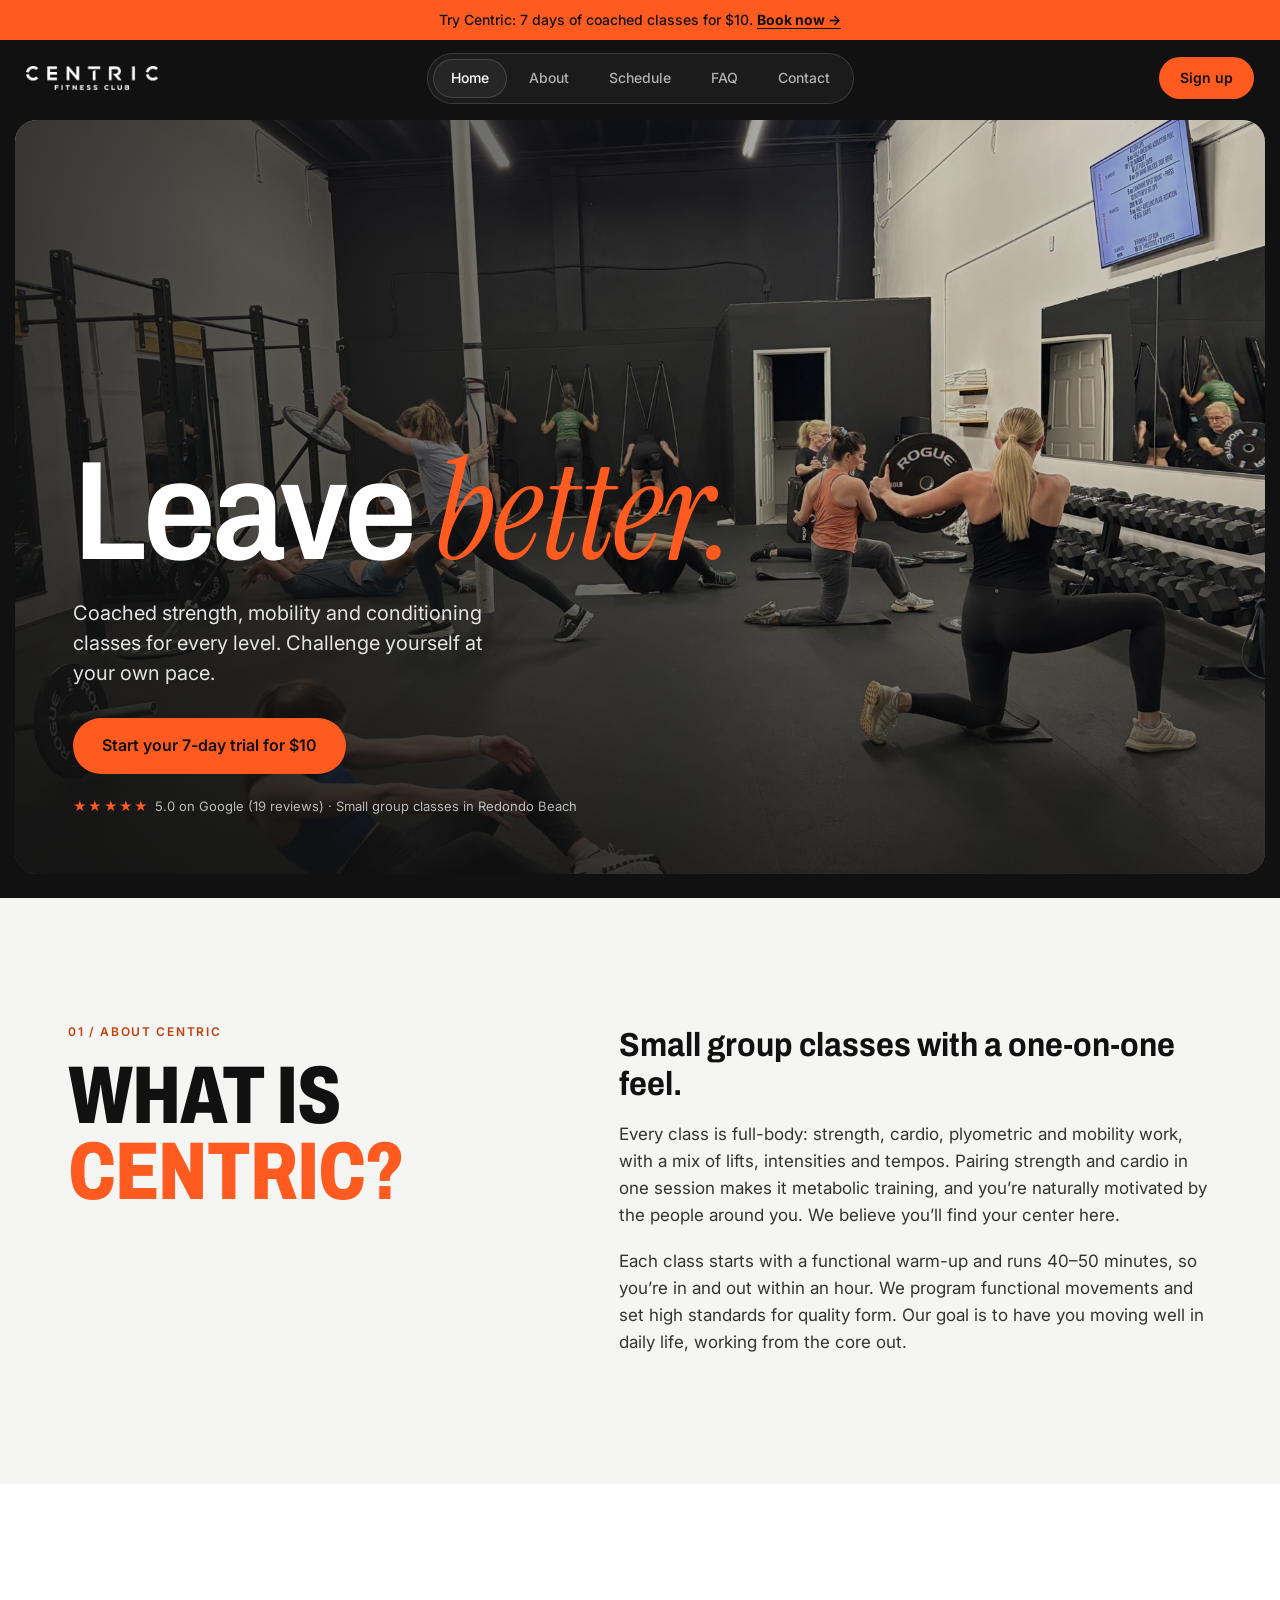
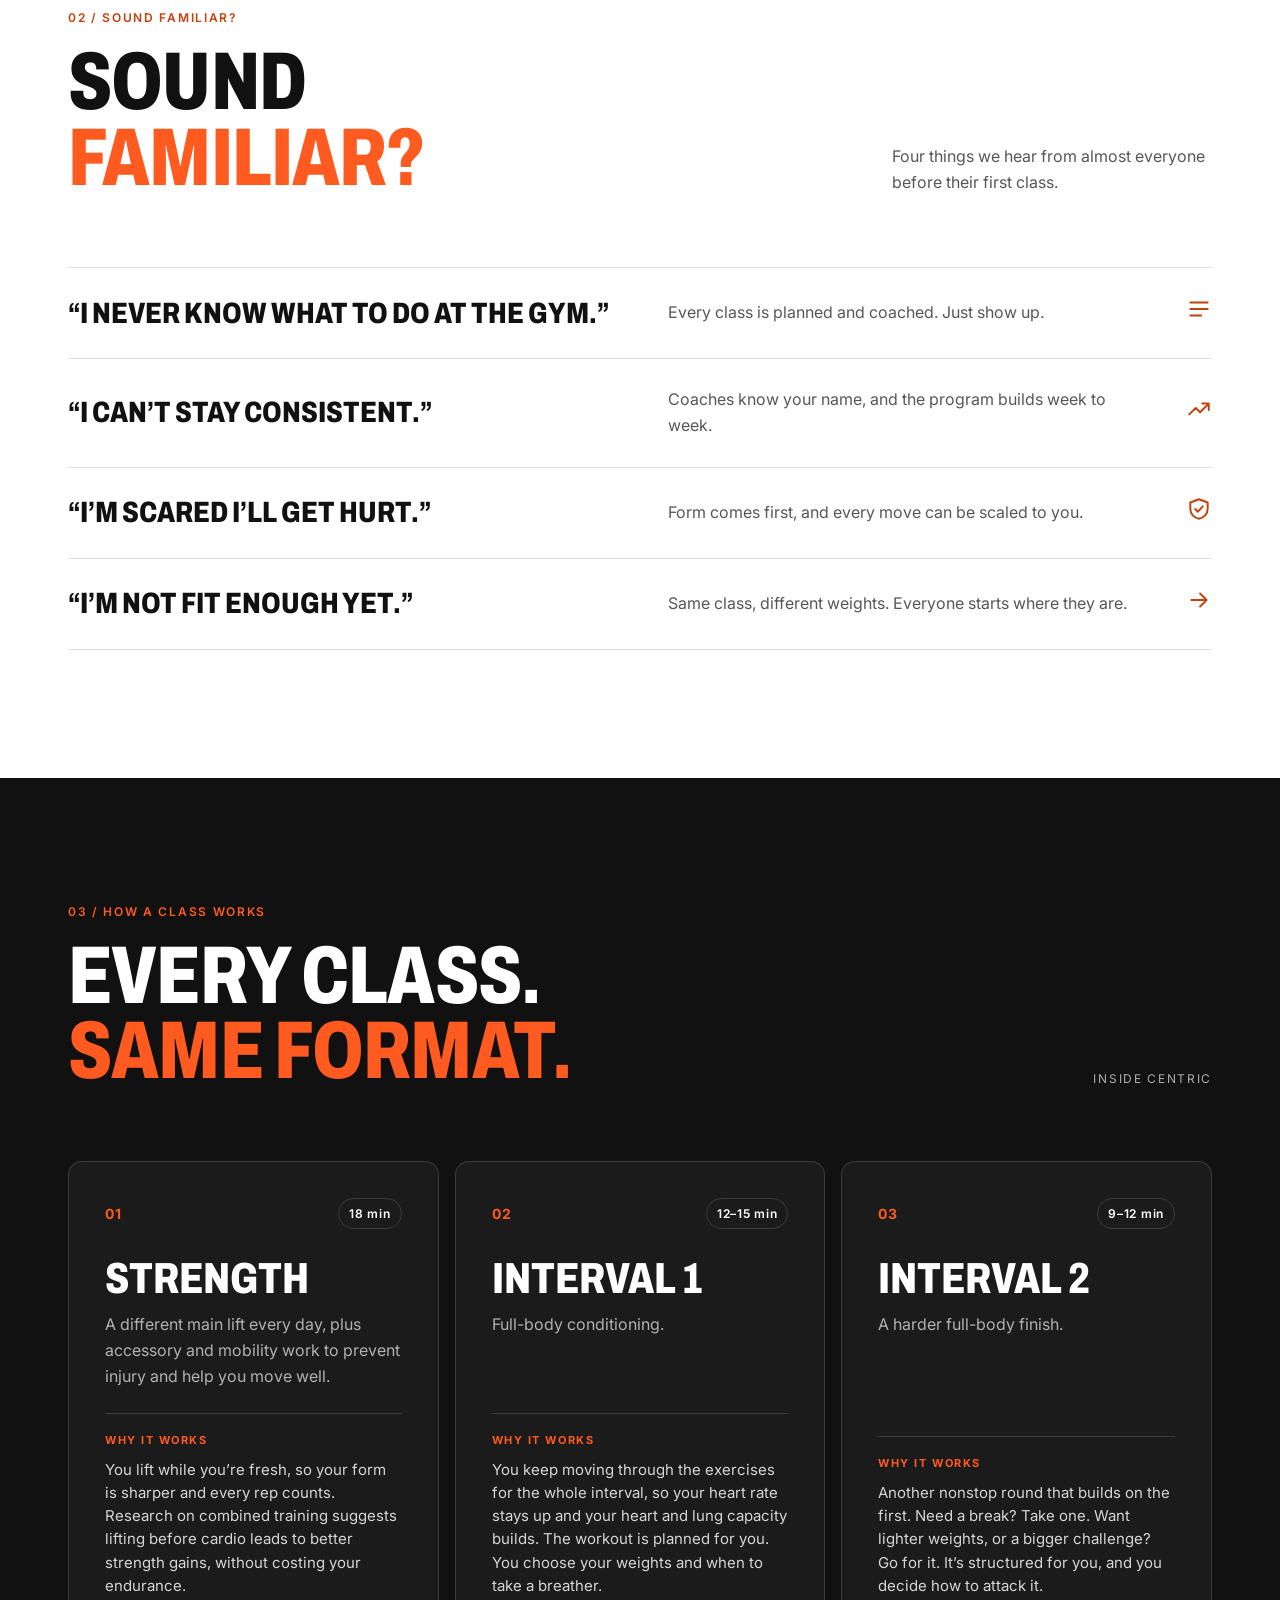
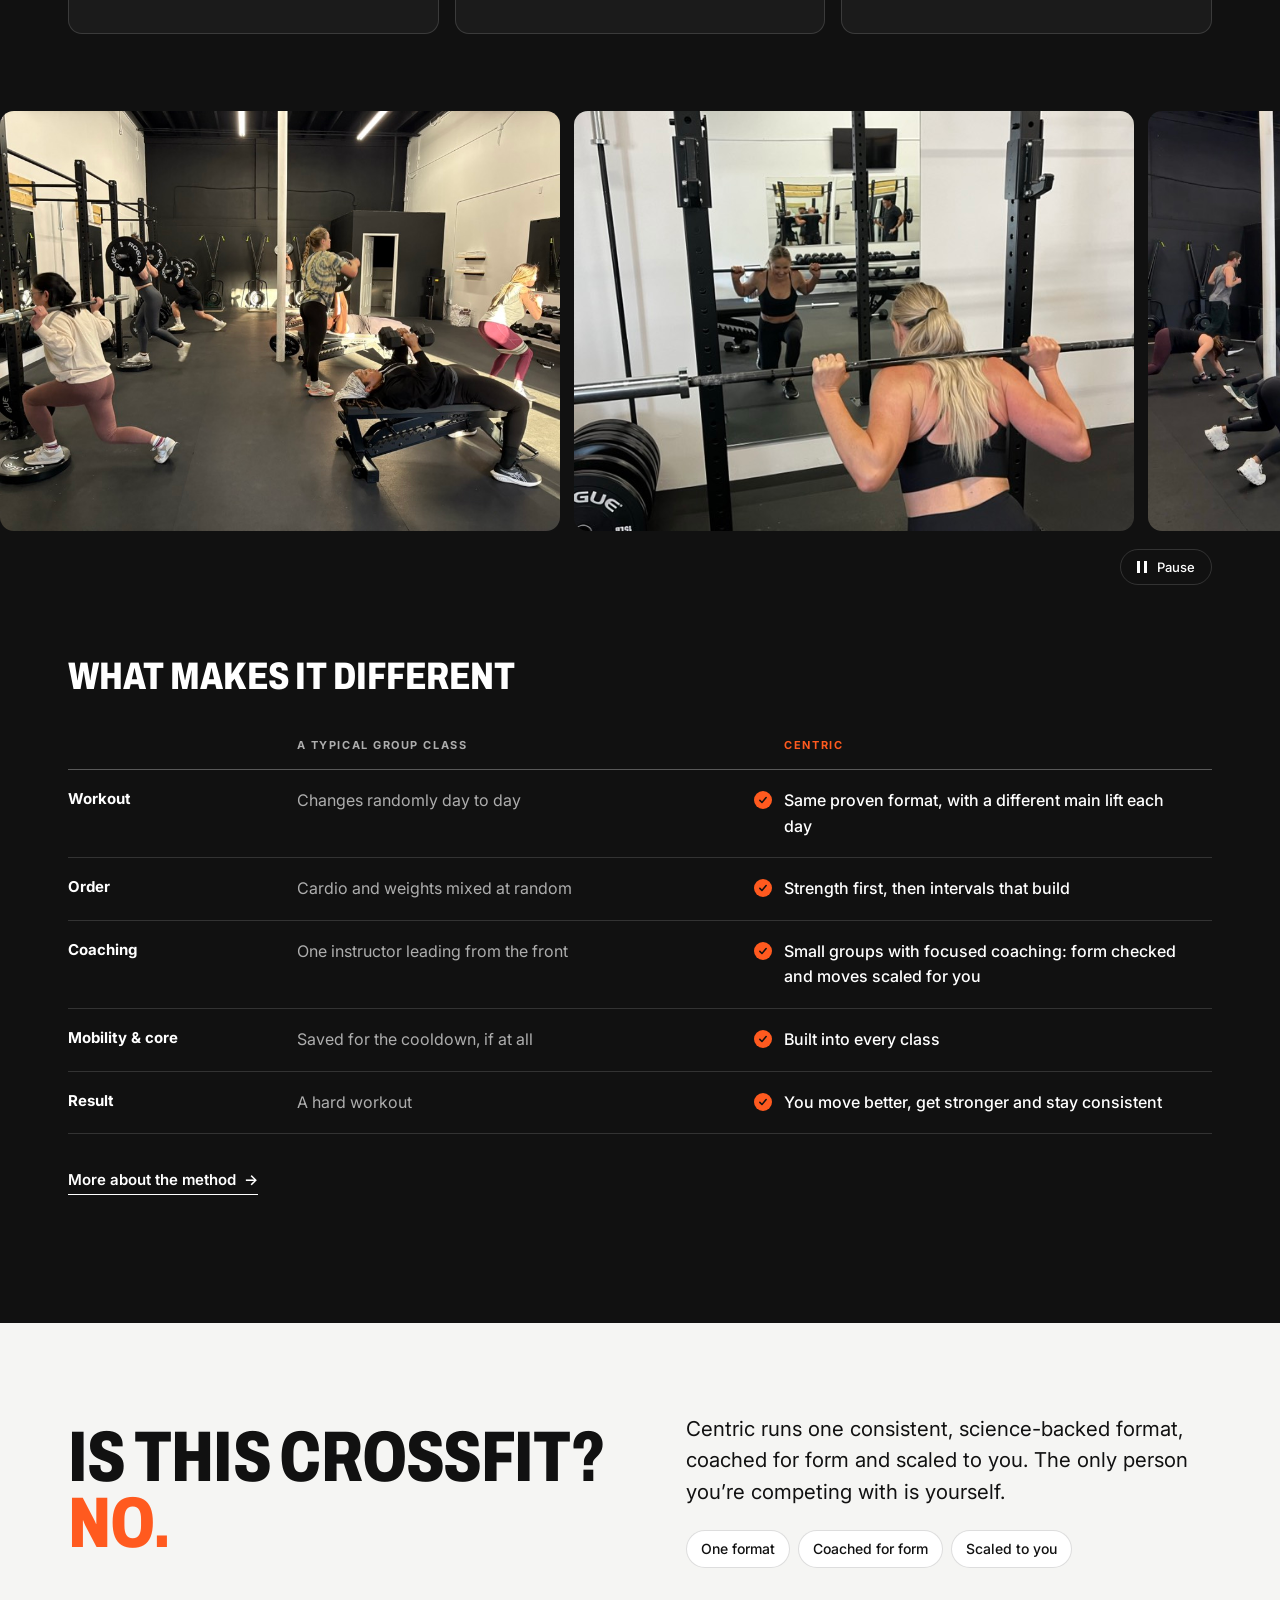
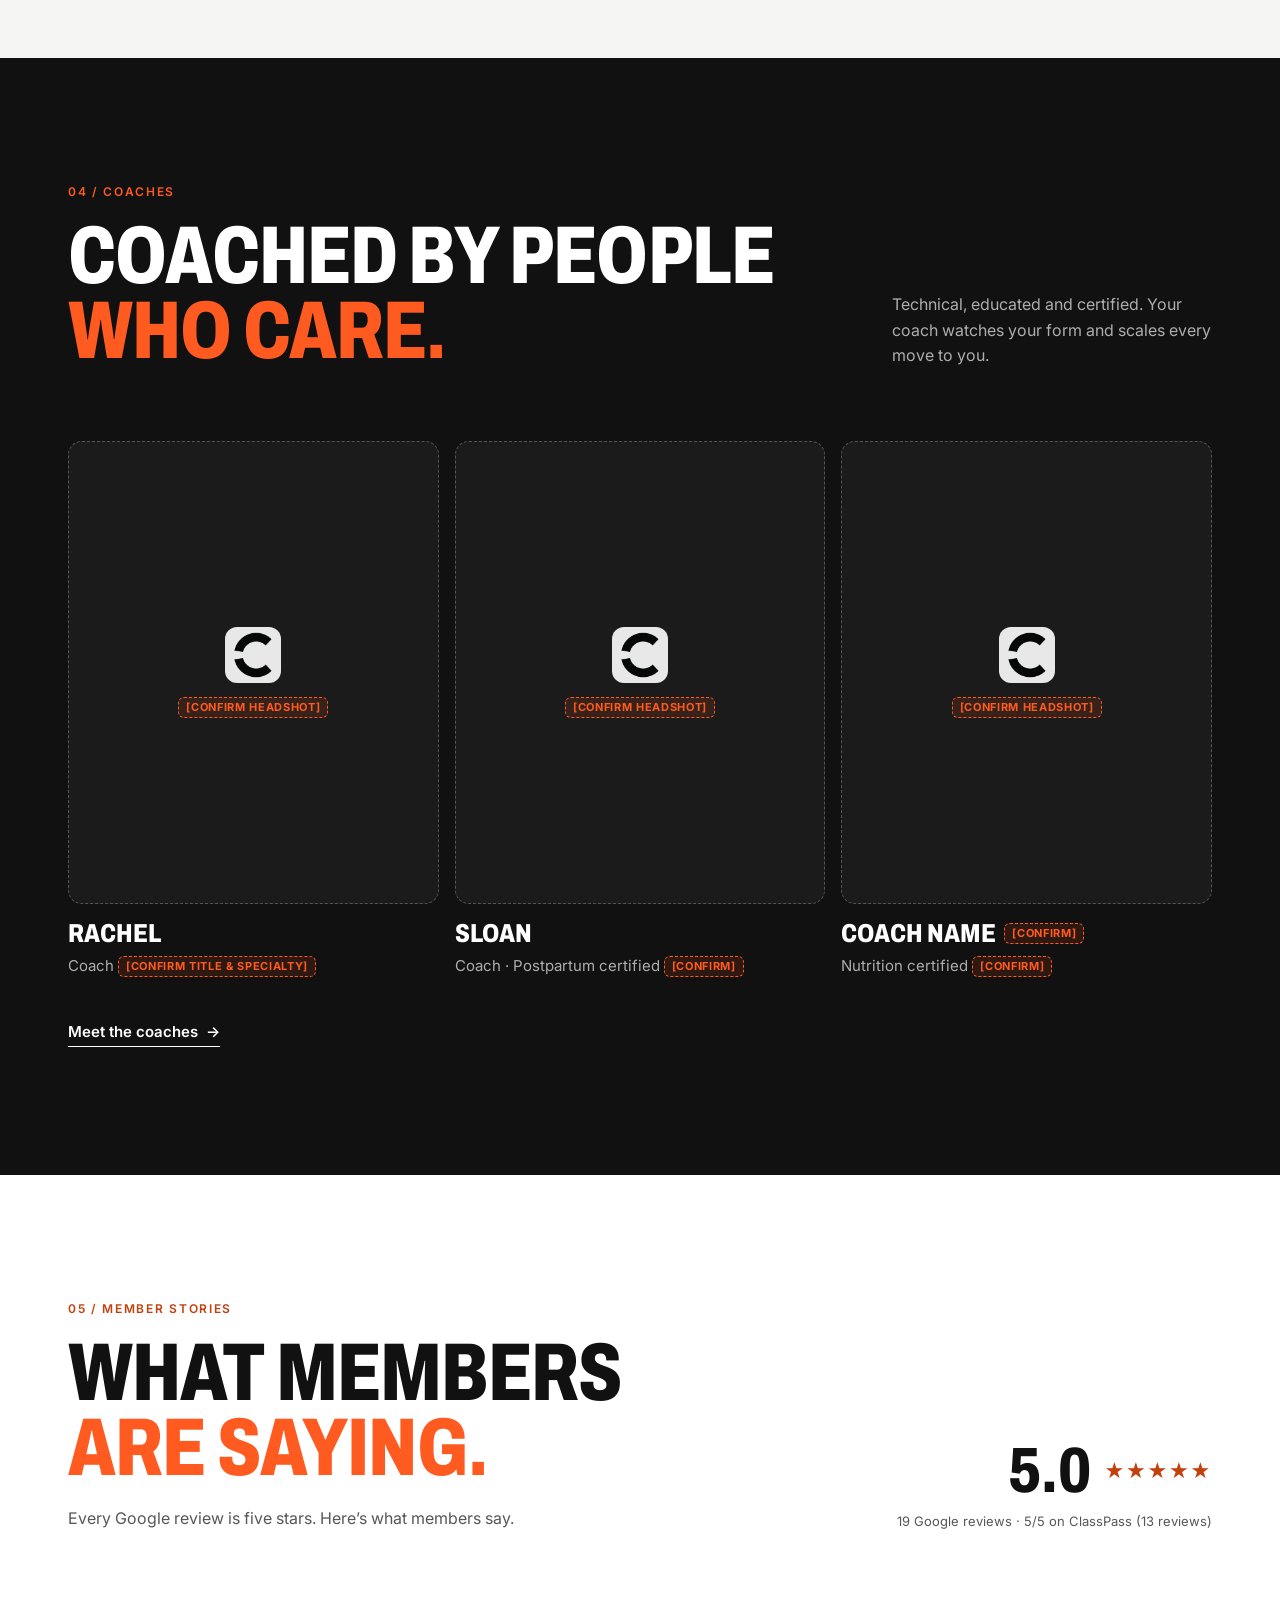
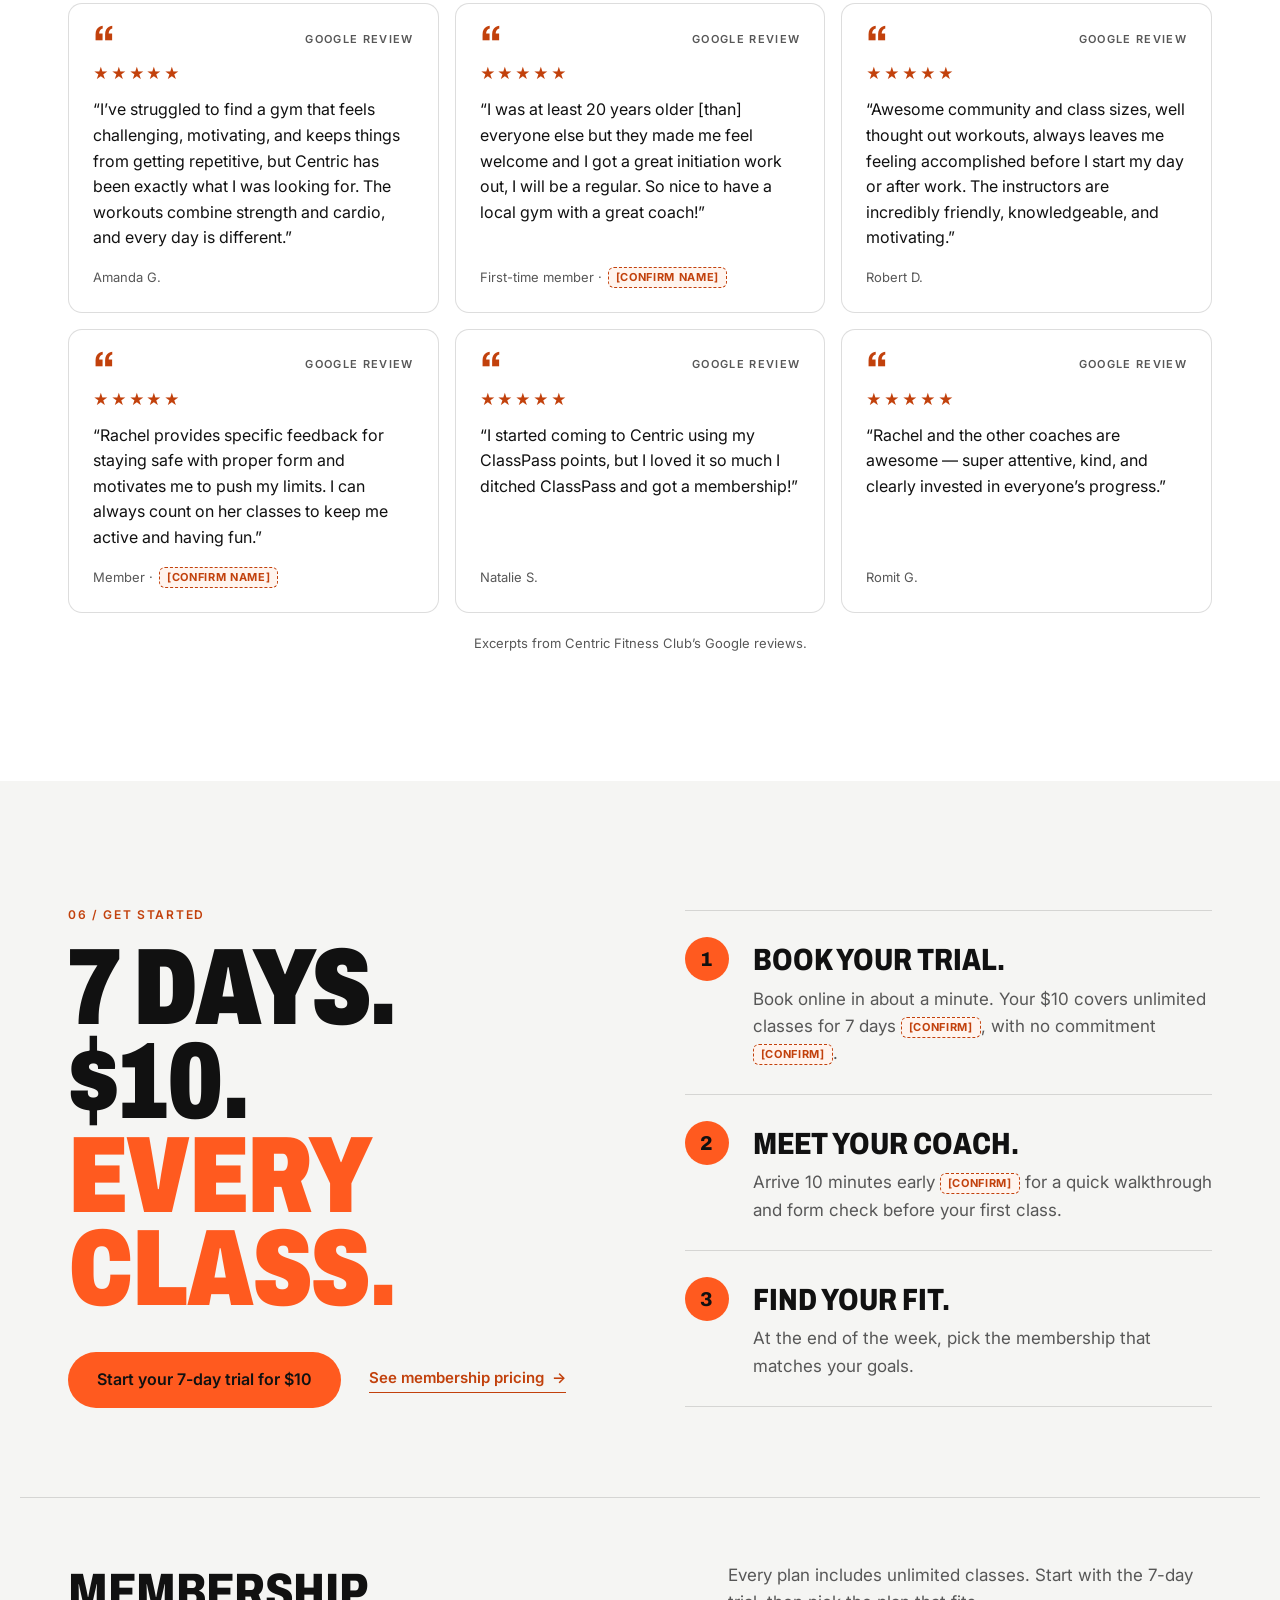
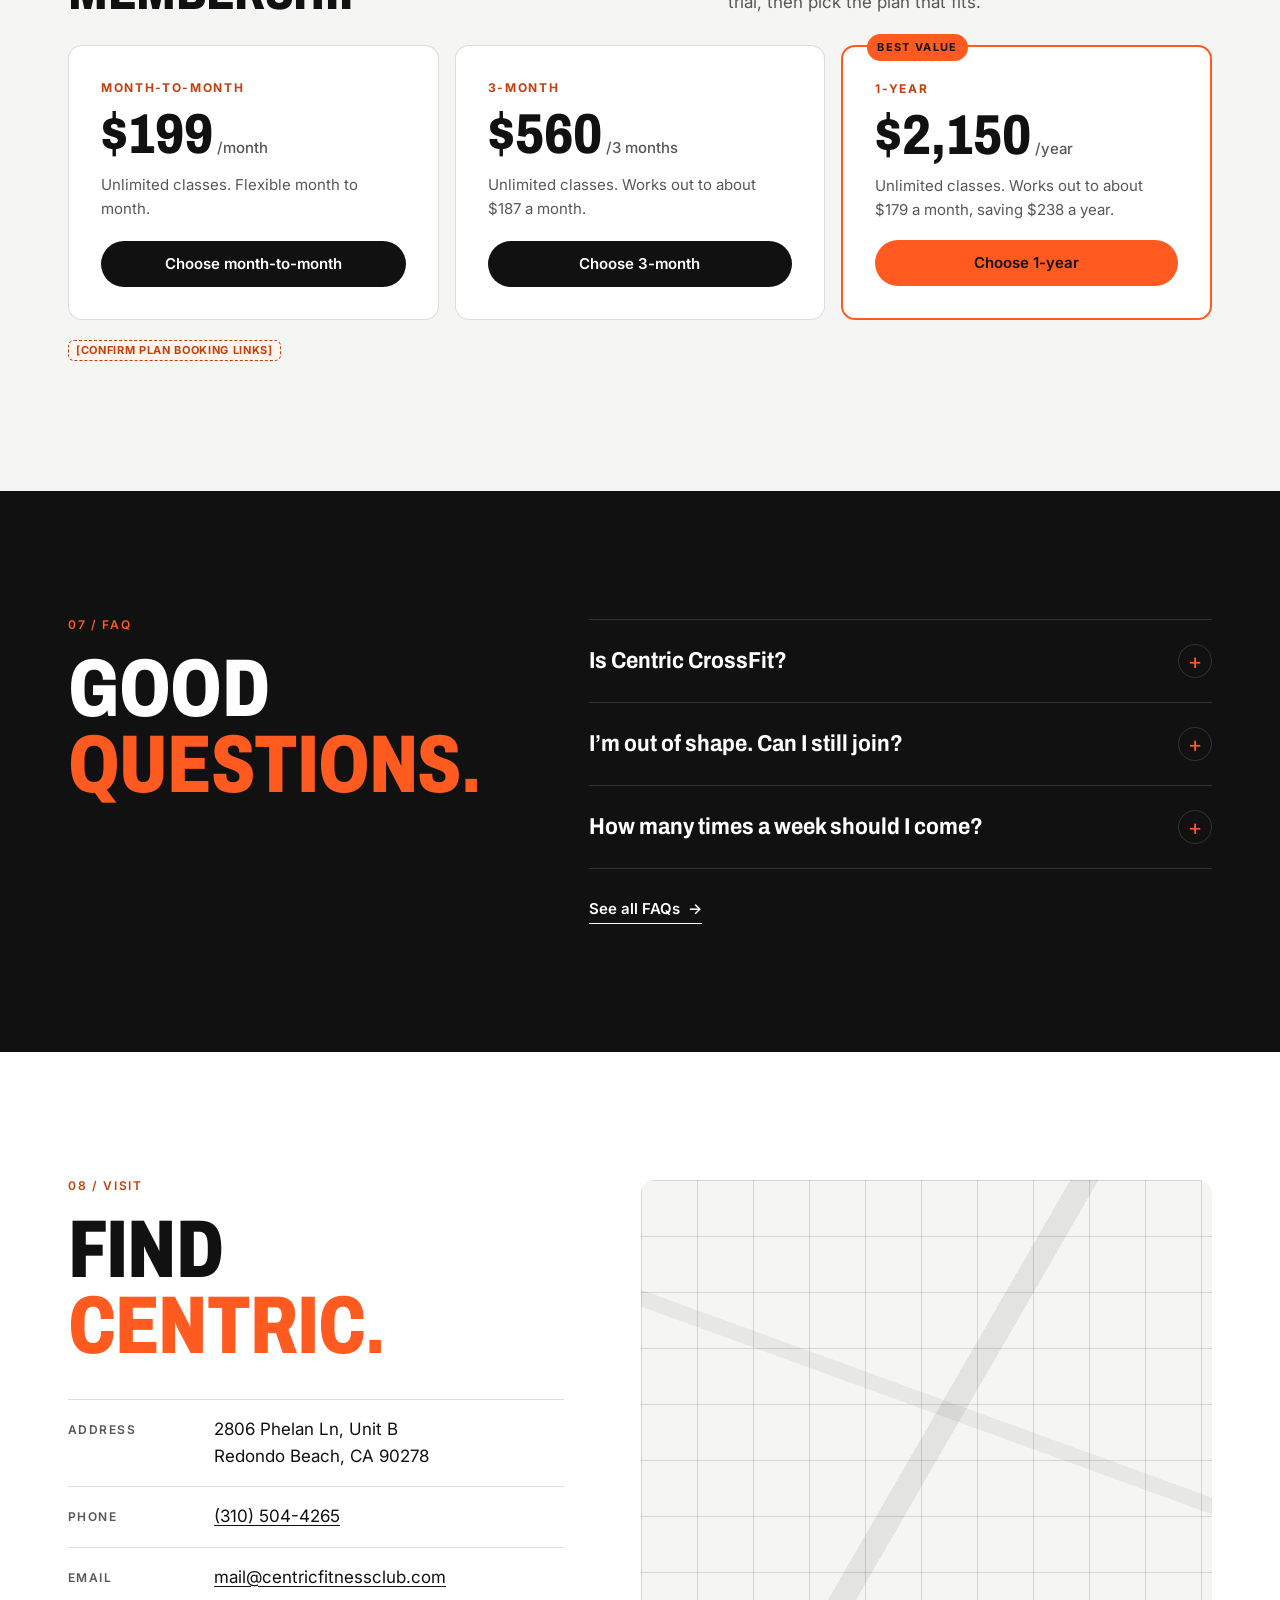
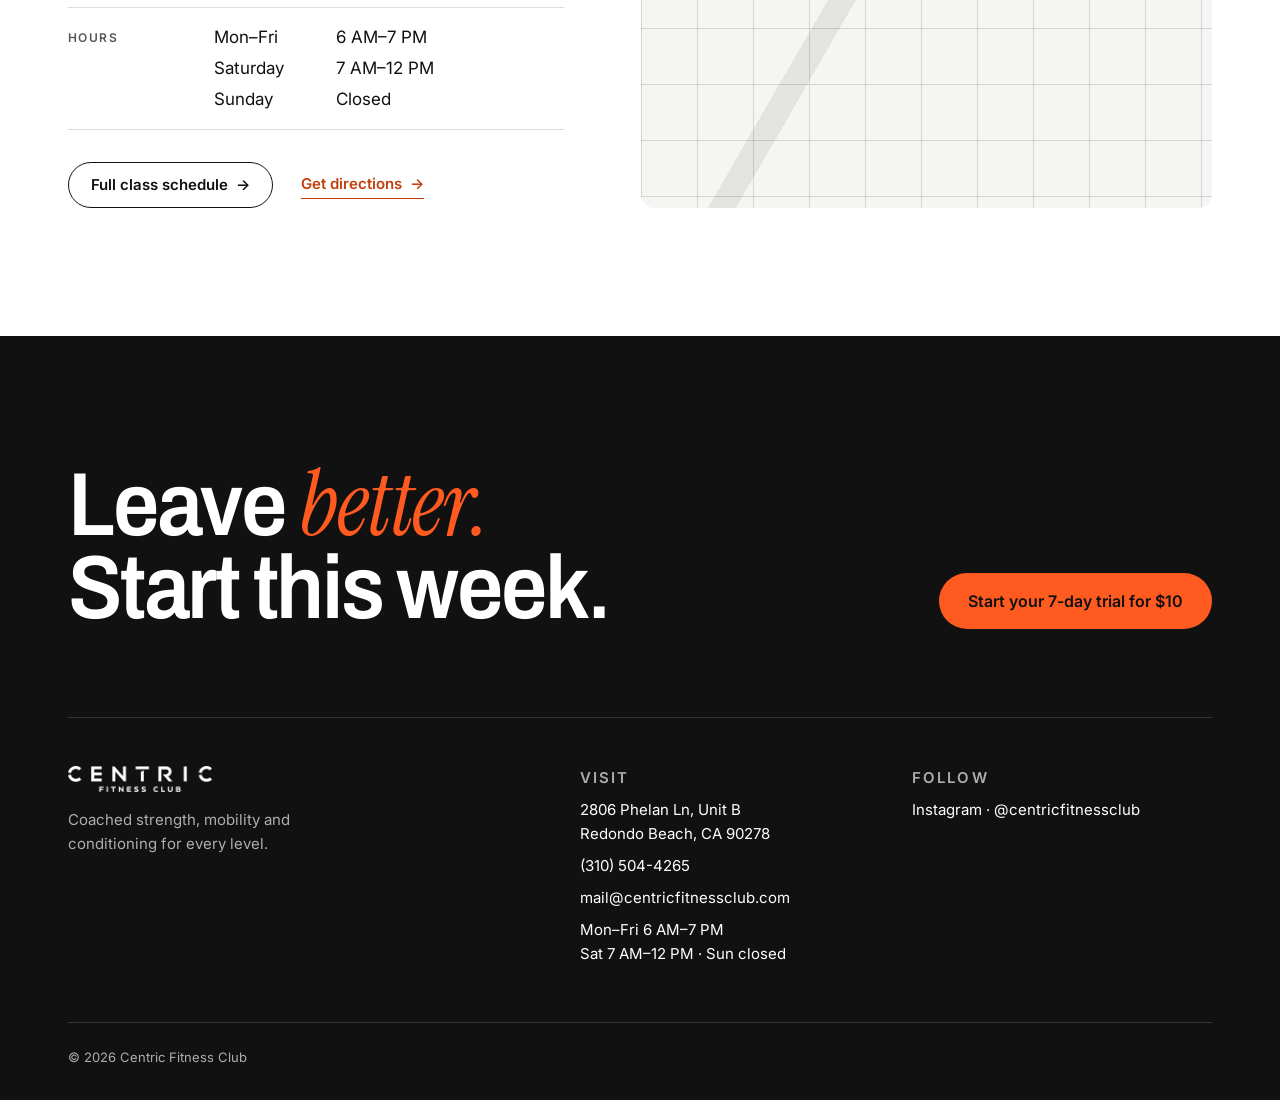
==== commit 705ea0fd: "Add membership pricing under Get started Co-Authored-By: Claude Opus 5.5 <noreply@anthropic.com>" ====
--- a/index.html
+++ b/index.html
@@ -380,7 +380,7 @@
         <h2 class="offer__title" id="offer-title">7 days.<br>$10.<br><span class="accent">Every class.</span></h2>
         <div class="offer__actions">
           <a class="btn btn--primary btn--lg" href="#book" data-book>Start your 7-day trial for $10</a>
-          <a class="link-arrow" href="contact.html#pricing">See membership pricing <span aria-hidden="true">→</span></a>
+          <a class="link-arrow" href="#pricing">See membership pricing <span aria-hidden="true">→</span></a>
         </div>
       </div>
       <ol class="offer__steps">
@@ -406,6 +406,35 @@
           </div>
         </li>
       </ol>
+    </div>
+
+    <div class="wrap pricing" id="pricing">
+      <div class="pricing__head reveal">
+        <h3 class="pricing__title">Membership</h3>
+        <p>Every plan includes unlimited classes. Start with the 7-day trial, then pick the plan that fits.</p>
+      </div>
+      <ul class="plans">
+        <li class="plan reveal">
+          <p class="plan__name">Month-to-month</p>
+          <p class="plan__price">$199<span>/month</span></p>
+          <p class="plan__note">Unlimited classes. Flexible month to month.</p>
+          <a class="btn btn--dark btn--block" href="#book" data-plan="monthly">Choose month-to-month</a>
+        </li>
+        <li class="plan reveal">
+          <p class="plan__name">3-month</p>
+          <p class="plan__price">$560<span>/3 months</span></p>
+          <p class="plan__note">Unlimited classes. Works out to about $187 a month.</p>
+          <a class="btn btn--dark btn--block" href="#book" data-plan="three-month">Choose 3-month</a>
+        </li>
+        <li class="plan plan--best reveal">
+          <p class="plan__tag">Best value</p>
+          <p class="plan__name">1-year</p>
+          <p class="plan__price">$2,150<span>/year</span></p>
+          <p class="plan__note">Unlimited classes. Works out to about $179 a month, saving $238 a year.</p>
+          <a class="btn btn--primary btn--block" href="#book" data-plan="annual">Choose 1-year</a>
+        </li>
+      </ul>
+      <p class="pricing__fine"><span class="confirm">CONFIRM plan booking links</span></p>
     </div>
   </section>
 
--- a/css/styles.css
+++ b/css/styles.css
@@ -568,7 +568,7 @@
 
 .m-hero {
   position: relative; isolation: isolate; overflow: hidden;
-  min-height: clamp(520px, 78svh, 820px);
+  min-height: clamp(440px, 62svh, 680px);
   display: grid; place-items: center; text-align: center;
   padding: 96px var(--gutter);
   background: var(--color-black); color: var(--color-white);
@@ -596,6 +596,8 @@
 .split__panel--light { background: var(--color-off-white); color: var(--color-black); }
 .split__panel--light p:not(.eyebrow) { color: #3a3a3a; }
 .split--flip .split__media { order: 2; }
+.duo { display: grid; grid-template-columns: 1fr 1fr; border-top: 1px solid var(--line-dark); }
+.duo .split__panel { justify-content: flex-start; }
 .split__title {
   font-family: var(--font-display); font-weight: 800; font-stretch: 75%; text-transform: uppercase;
   font-size: clamp(44px, 5.6vw, 84px); line-height: .9;
@@ -614,12 +616,37 @@
 .center-block__note { margin: 20px 0 32px; }
 
 @media (max-width: 860px) {
-  .split, .split--flip { grid-template-columns: 1fr; min-height: 0; }
+  .split, .split--flip, .duo { grid-template-columns: 1fr; min-height: 0; }
   .split__media { aspect-ratio: 4 / 3; }
   .split--flip .split__media { order: 0; }
 }
 @media (max-width: 720px) {
-  .m-hero { min-height: 72svh; padding-block: 72px; }
+  .m-hero { min-height: 0; padding-block: 88px; }
   .m-hero .btn--lg { min-height: 48px; padding: 12px 22px; font-size: 15px; }
   .split__panel .btn { width: 100%; }
 }
+
+/* Membership pricing (inside Get started) */
+.pricing { margin-top: clamp(56px, 7vw, 96px); padding-top: clamp(40px, 5vw, 64px); border-top: 1px solid var(--line-light); }
+.pricing__head { display: flex; justify-content: space-between; align-items: flex-end; gap: 16px 40px; flex-wrap: wrap; margin-bottom: 28px; }
+.pricing__title { font: 800 clamp(36px, 4vw, 56px)/.95 var(--font-display); font-stretch: 78%; text-transform: uppercase; }
+.pricing__head p { max-width: 44ch; color: var(--muted-light); }
+.plans { display: grid; grid-template-columns: repeat(3, 1fr); gap: 16px; align-items: stretch; }
+.plan {
+  position: relative; display: flex; flex-direction: column; gap: 10px;
+  background: var(--color-white); border: 1px solid var(--line-light); border-radius: var(--radius-sm);
+  padding: clamp(24px, 2.6vw, 32px);
+}
+.plan--best { border: 2px solid var(--color-orange); }
+.plan__tag {
+  position: absolute; top: -13px; left: 24px;
+  background: var(--color-orange); color: var(--color-black);
+  font-size: 11px; font-weight: 700; letter-spacing: .12em; text-transform: uppercase;
+  padding: 5px 10px; border-radius: 999px;
+}
+.plan__name { font-size: 12px; font-weight: 700; letter-spacing: .14em; text-transform: uppercase; color: var(--color-orange-deep); }
+.plan__price { font: 800 clamp(44px, 4.4vw, 60px)/1 var(--font-display); font-stretch: 80%; }
+.plan__price span { font: 500 15px var(--font-body); color: var(--muted-light); margin-left: 4px; }
+.plan__note { color: var(--muted-light); font-size: 15px; flex: 1; margin-bottom: 8px; }
+.pricing__fine { margin-top: 16px; }
+@media (max-width: 860px) { .plans { grid-template-columns: 1fr; gap: 20px; } }
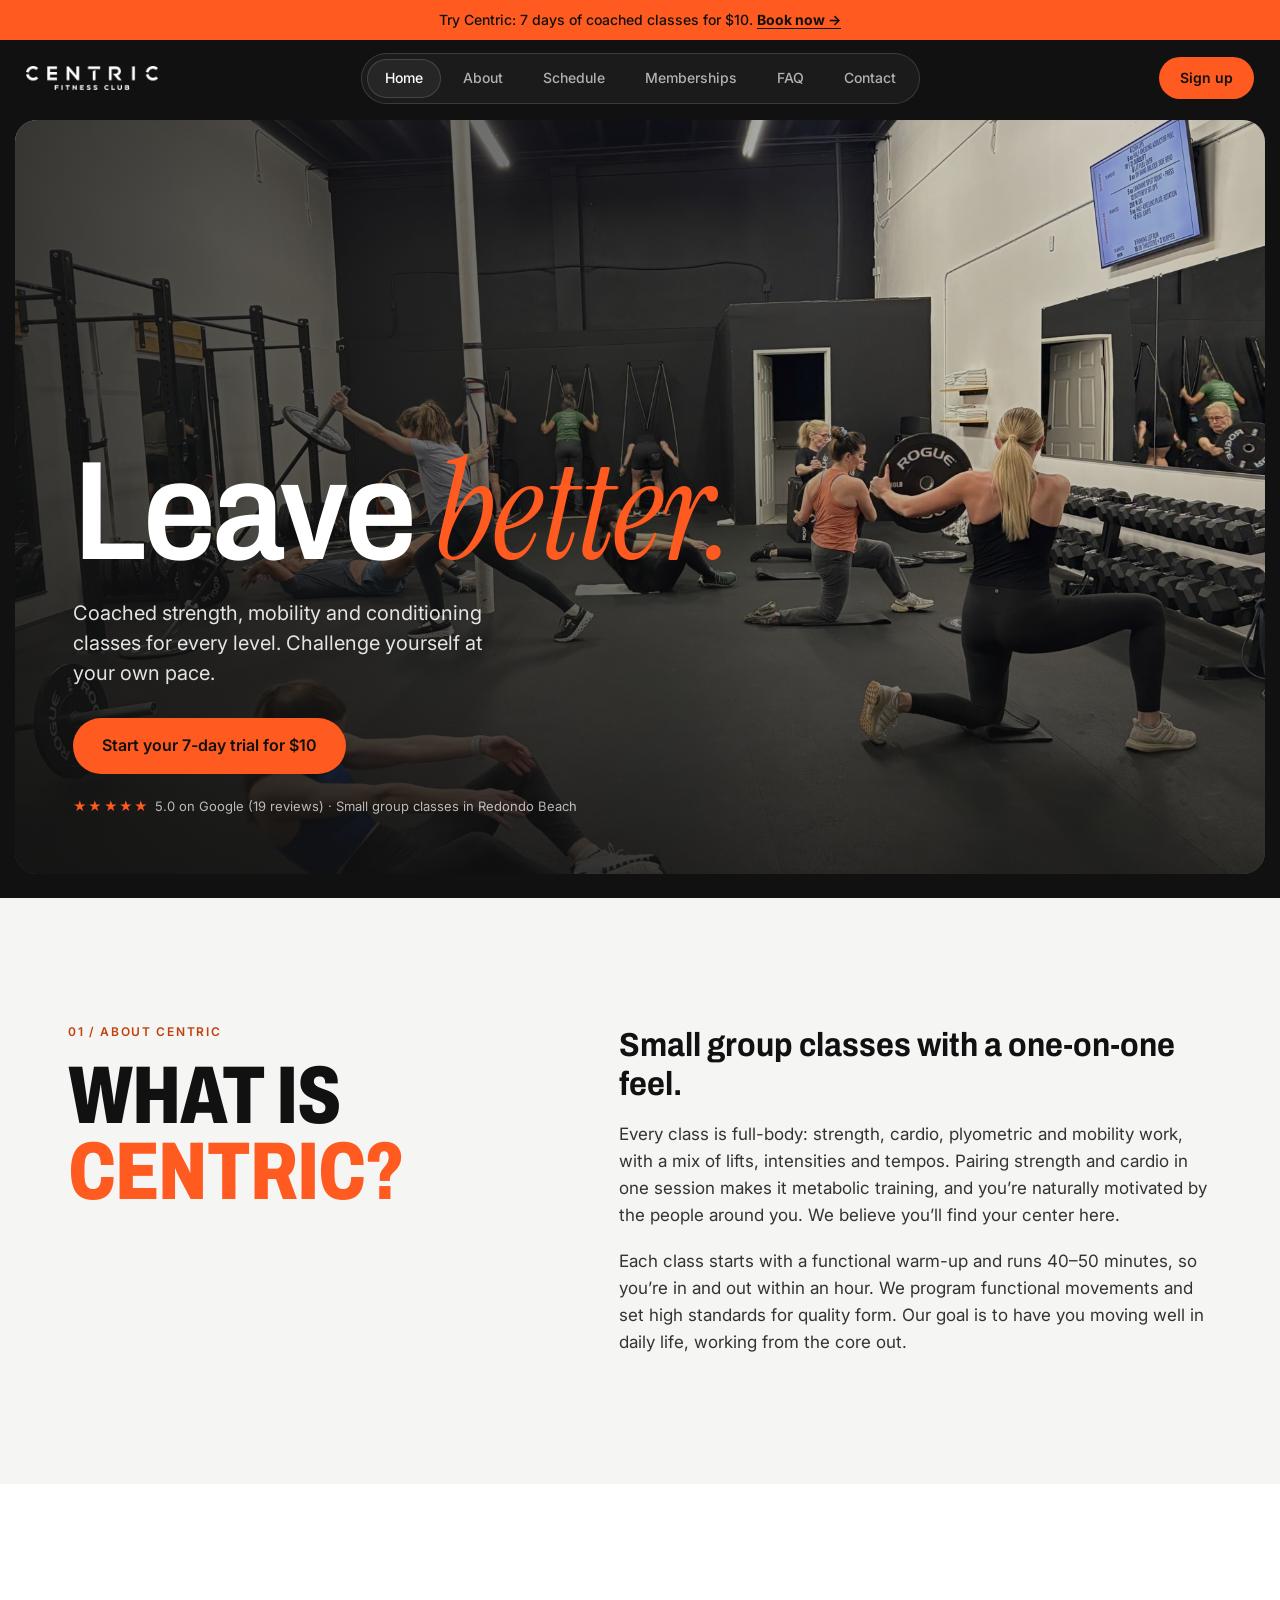
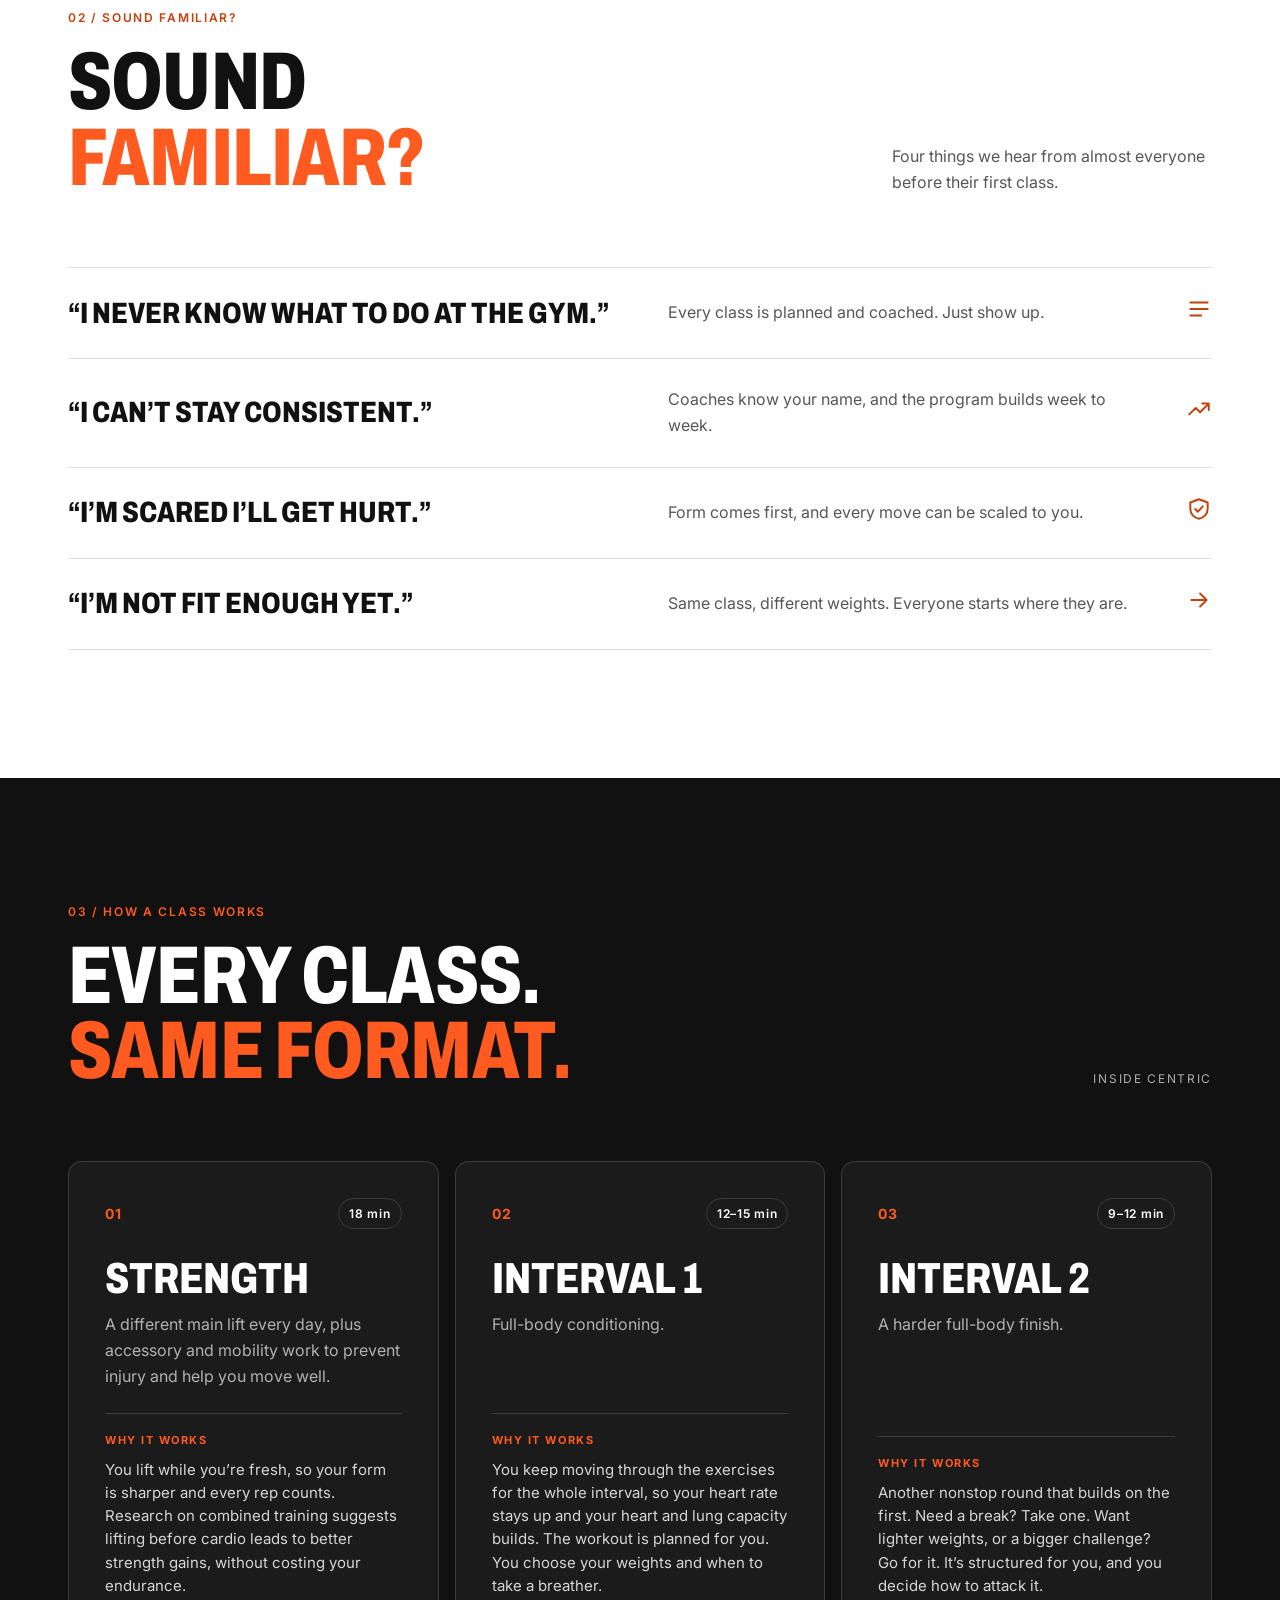
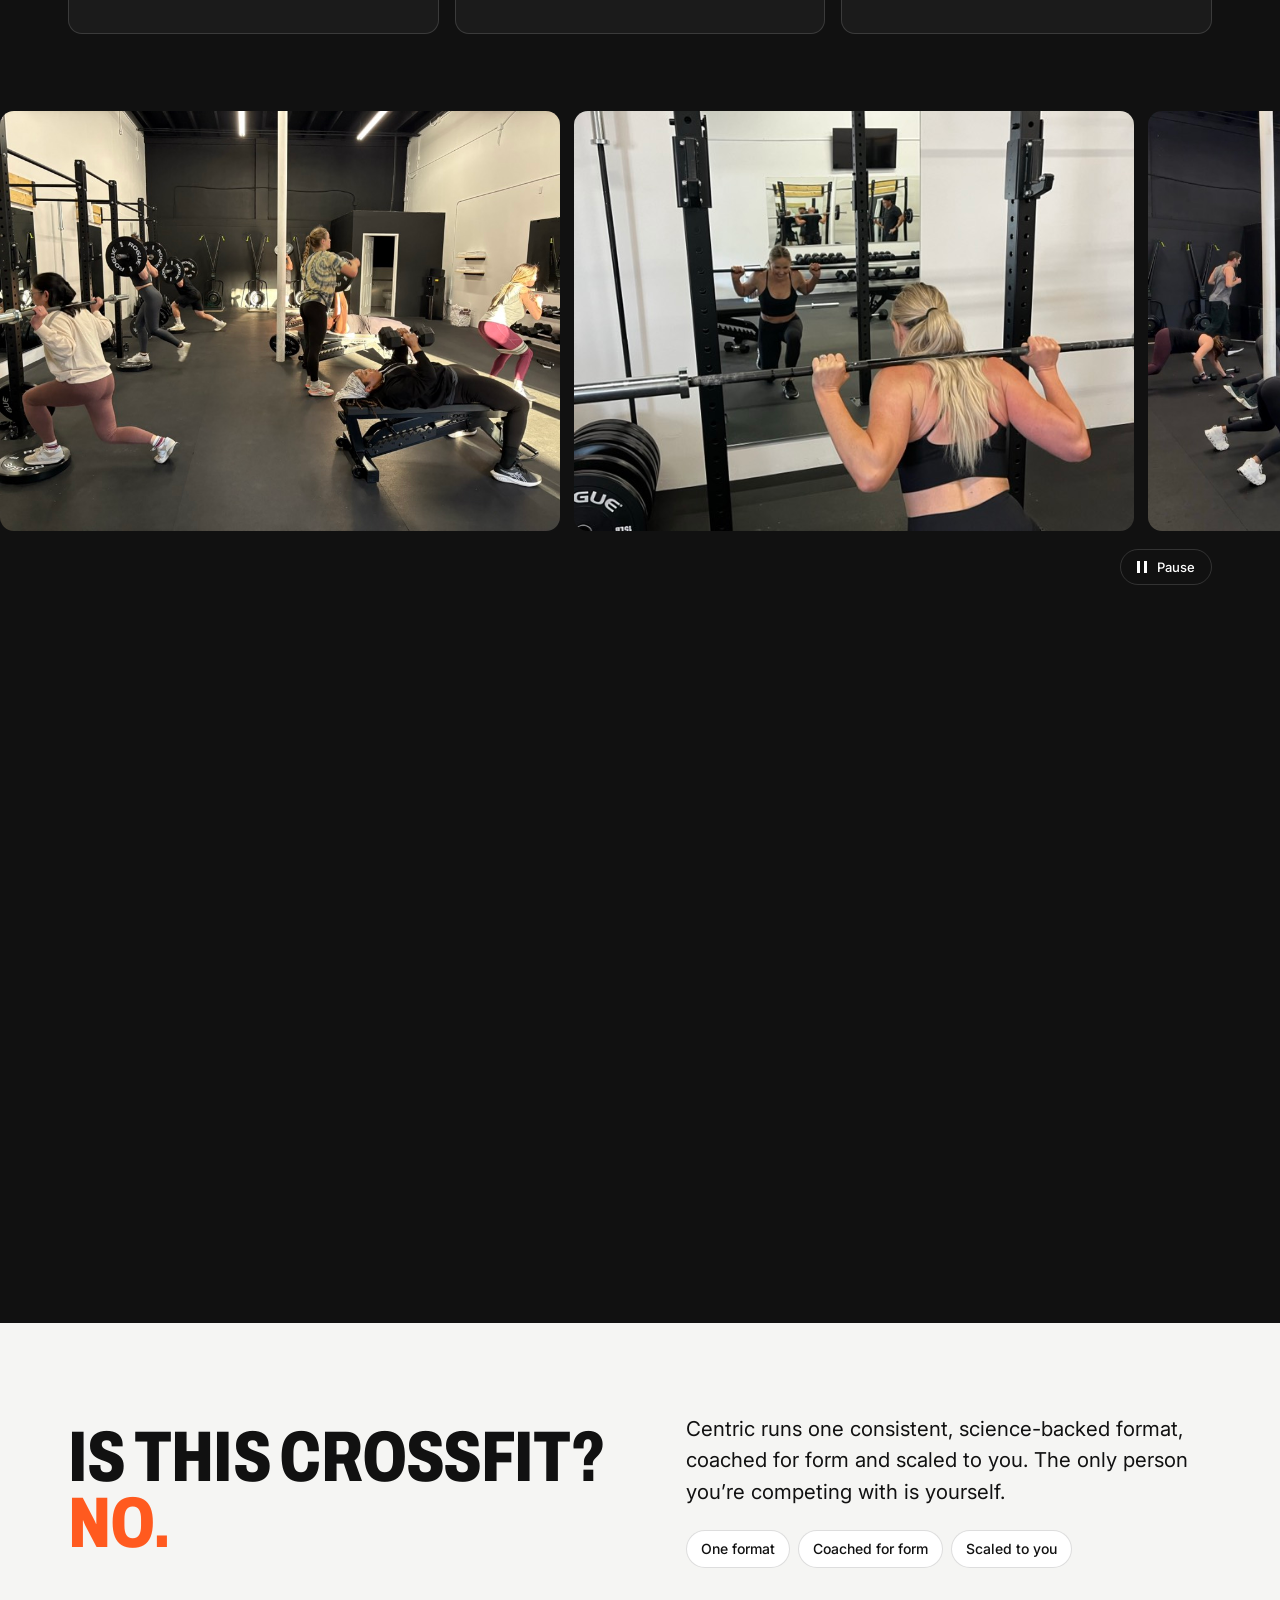
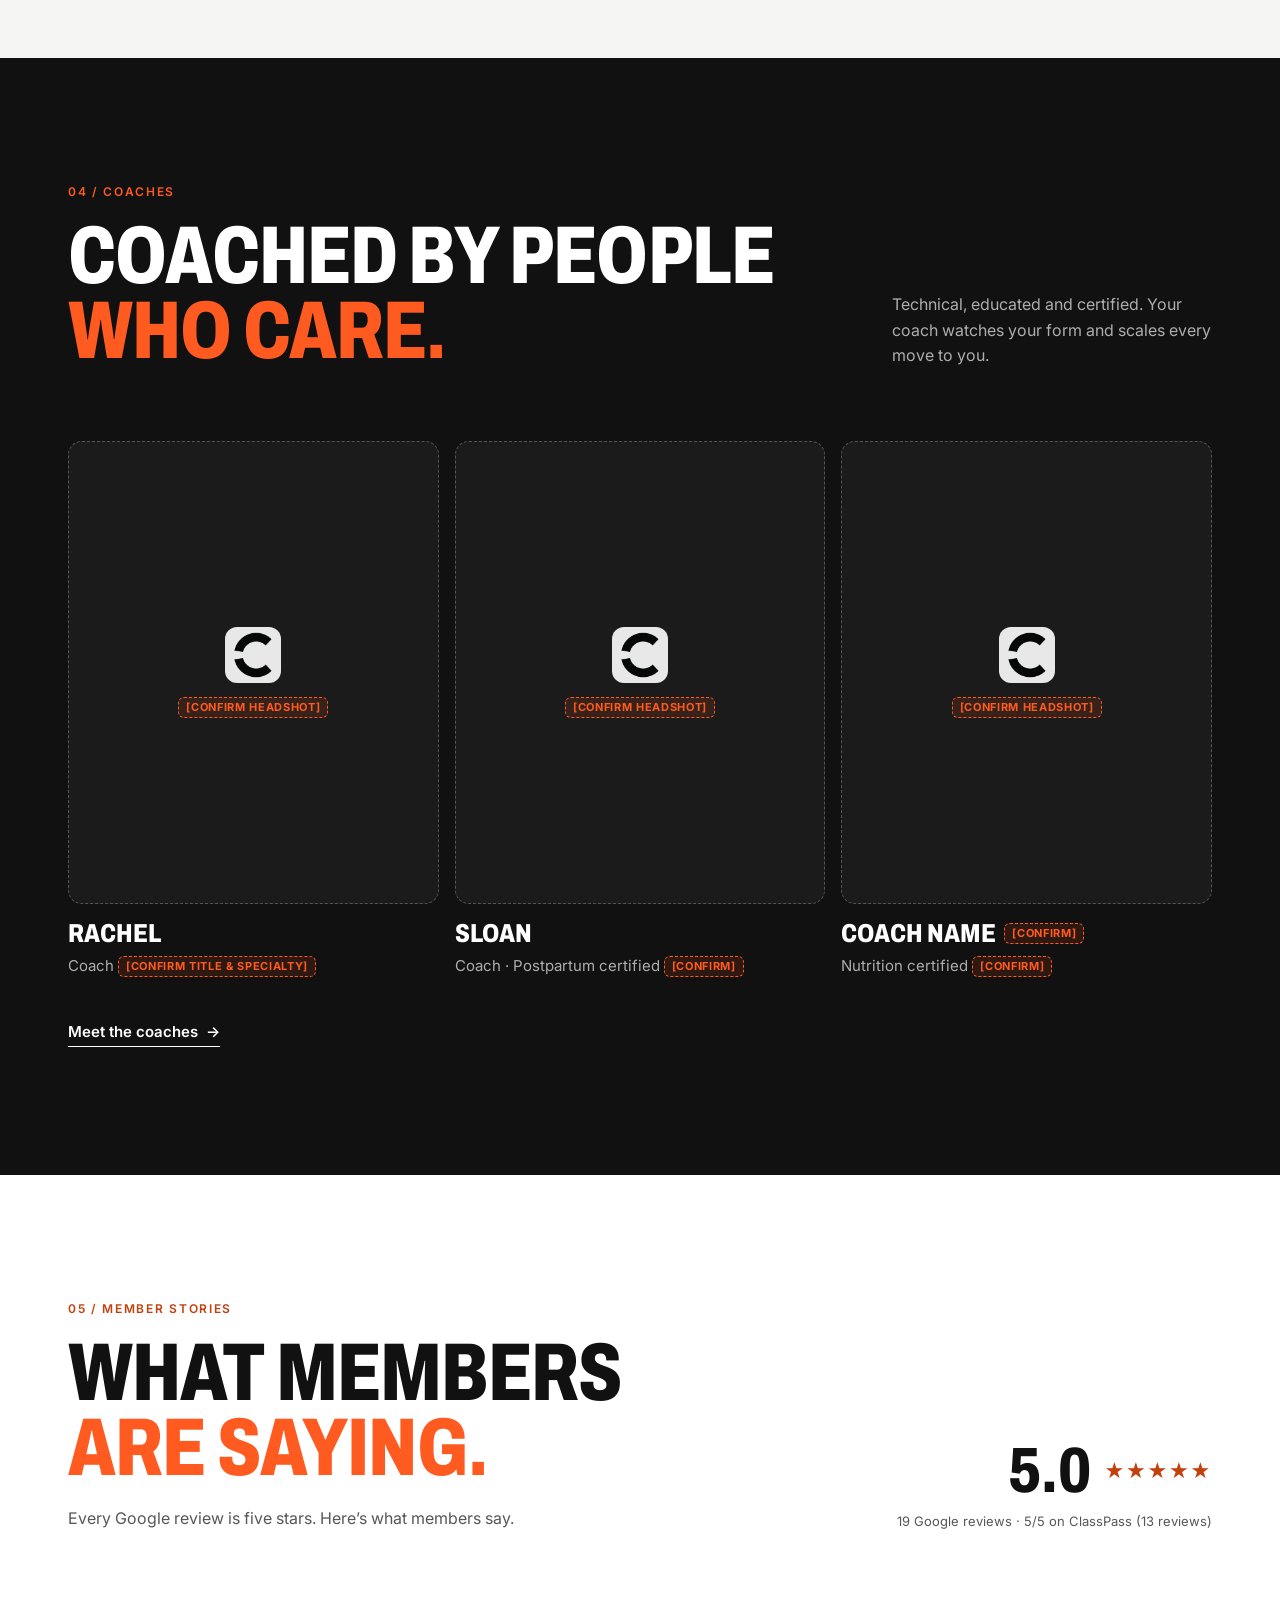
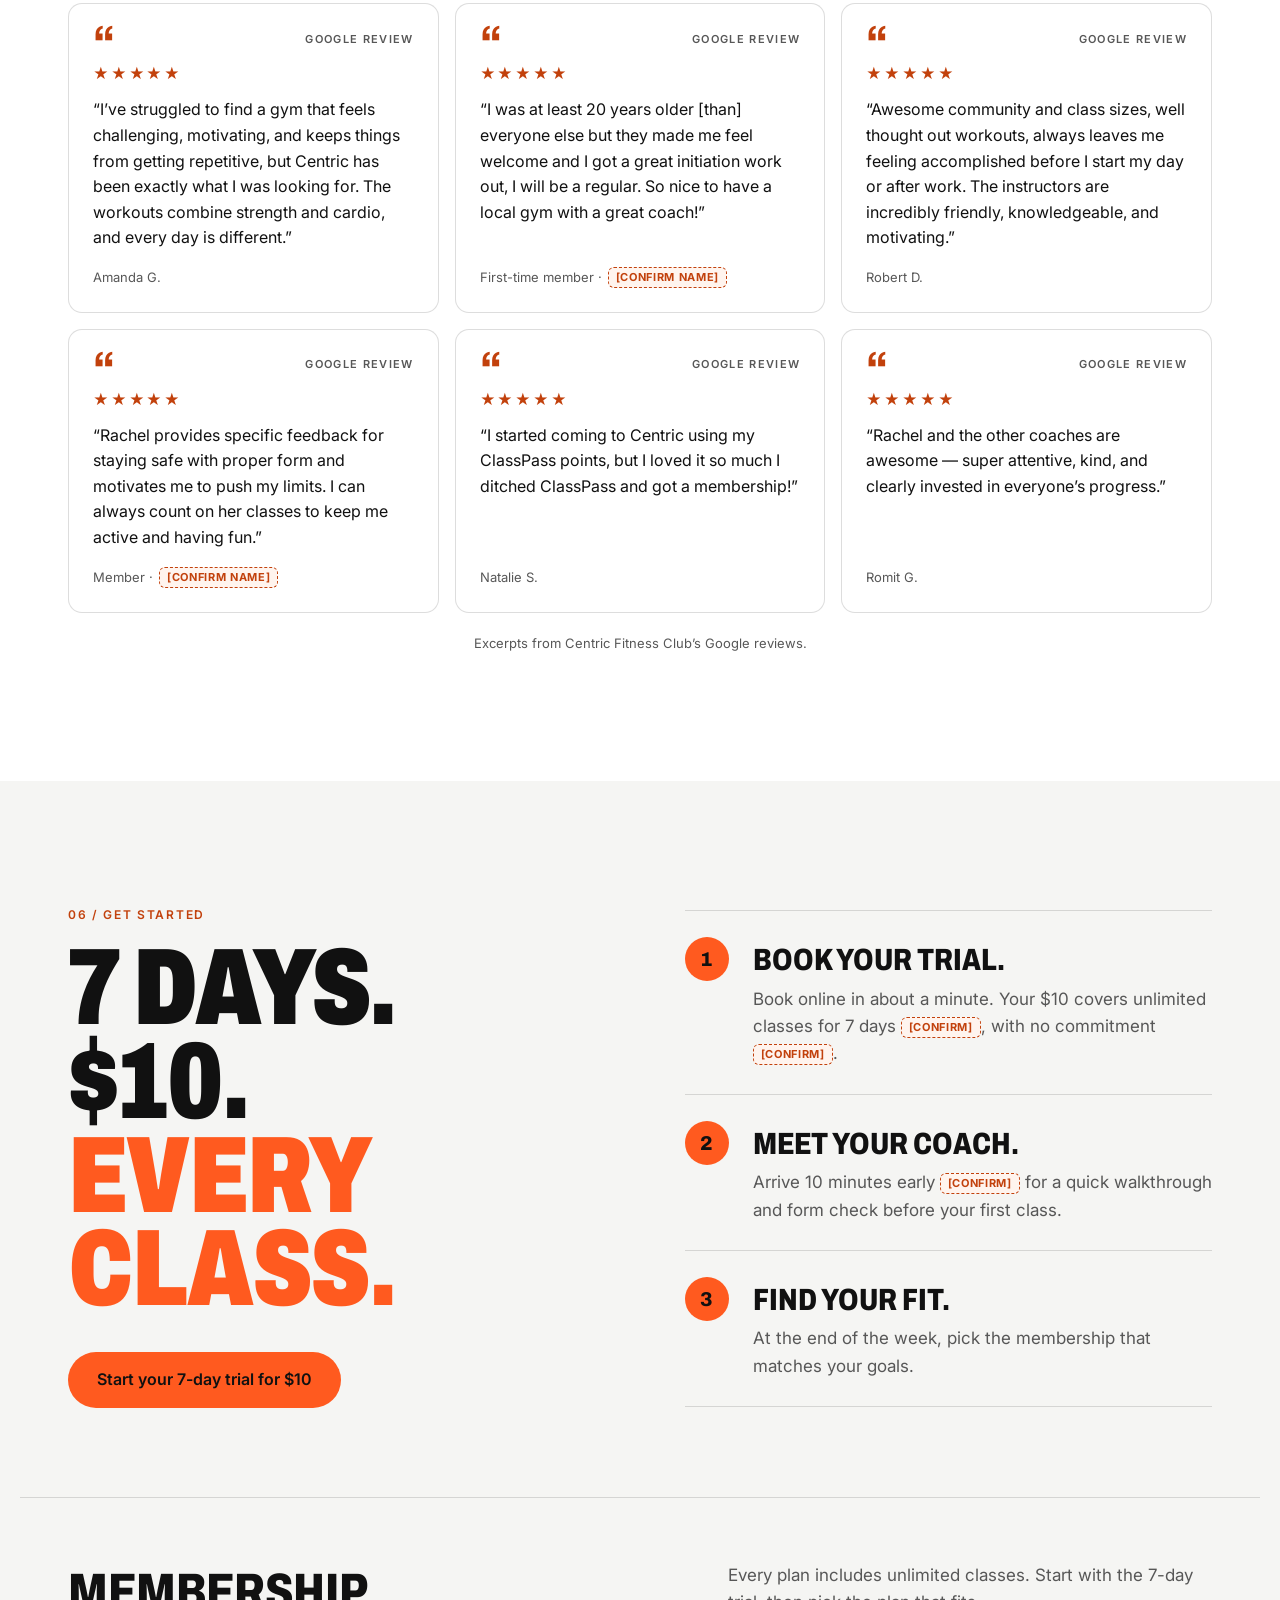
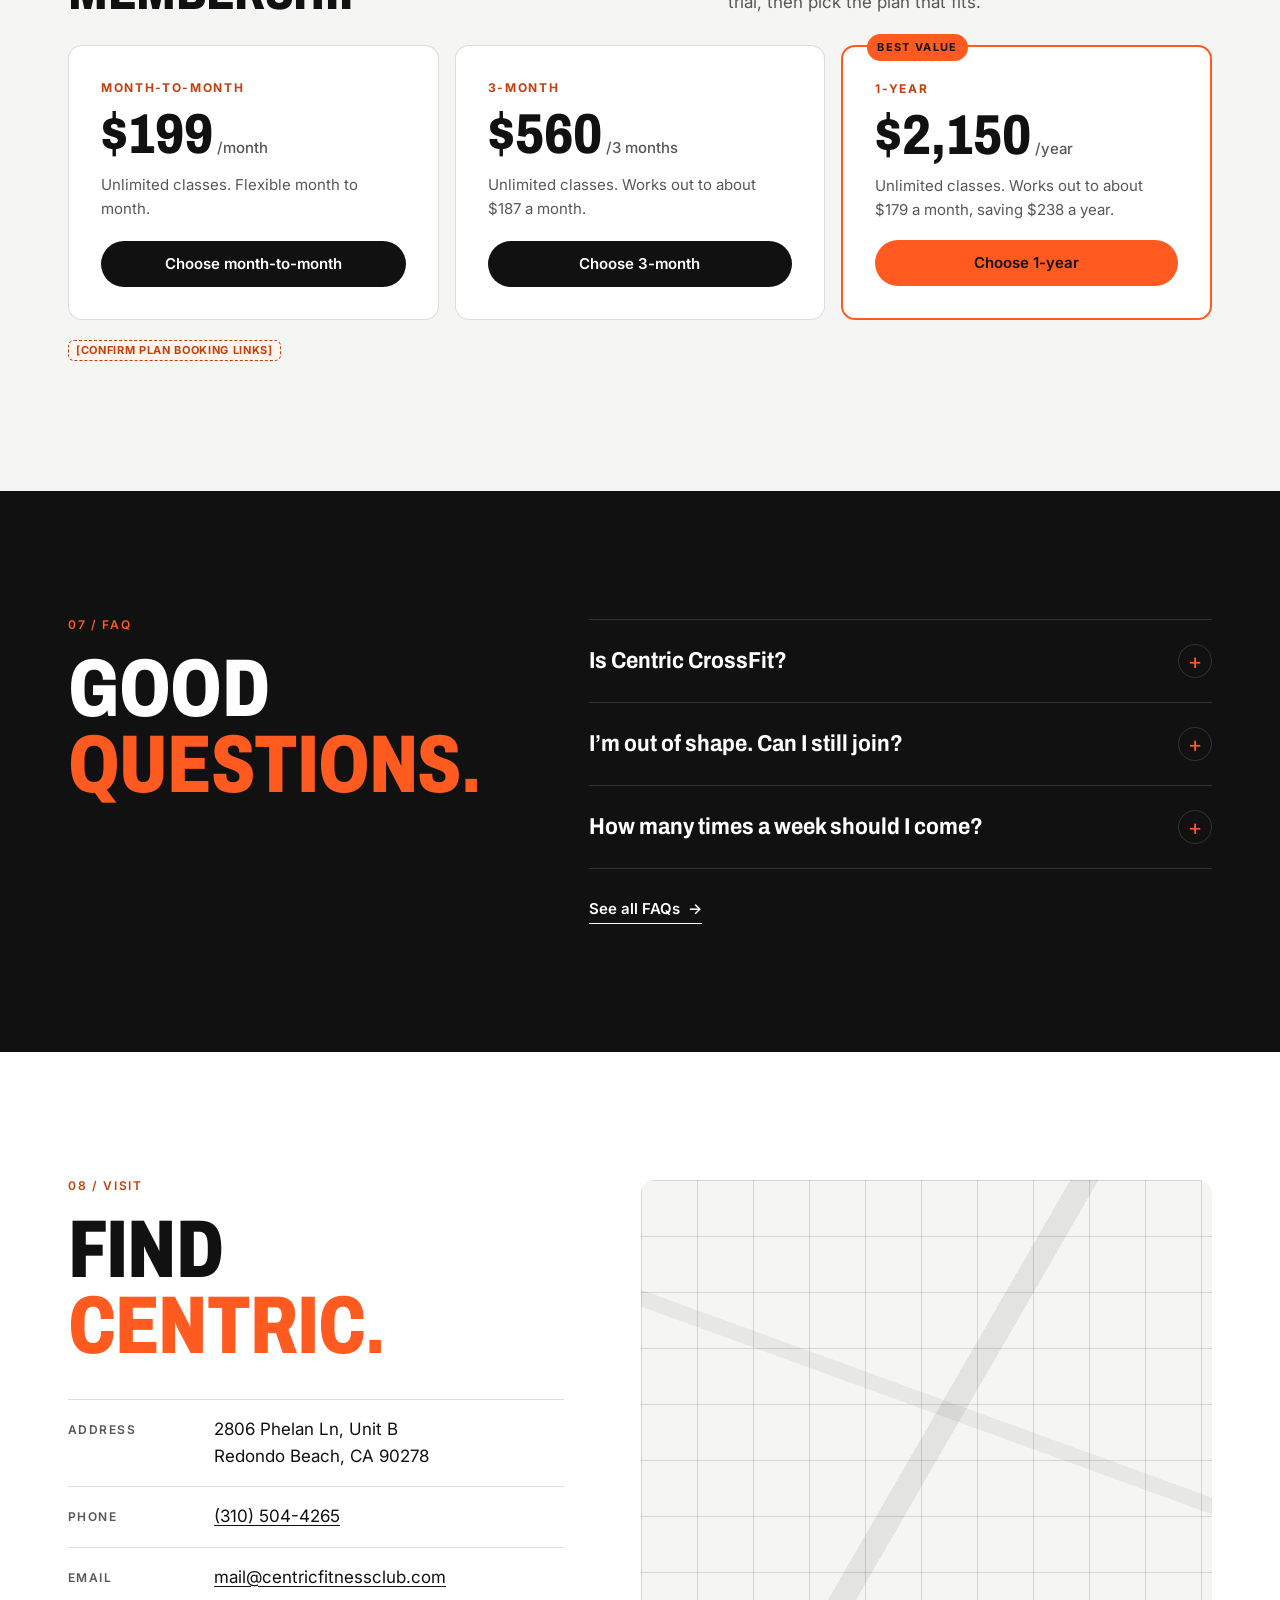
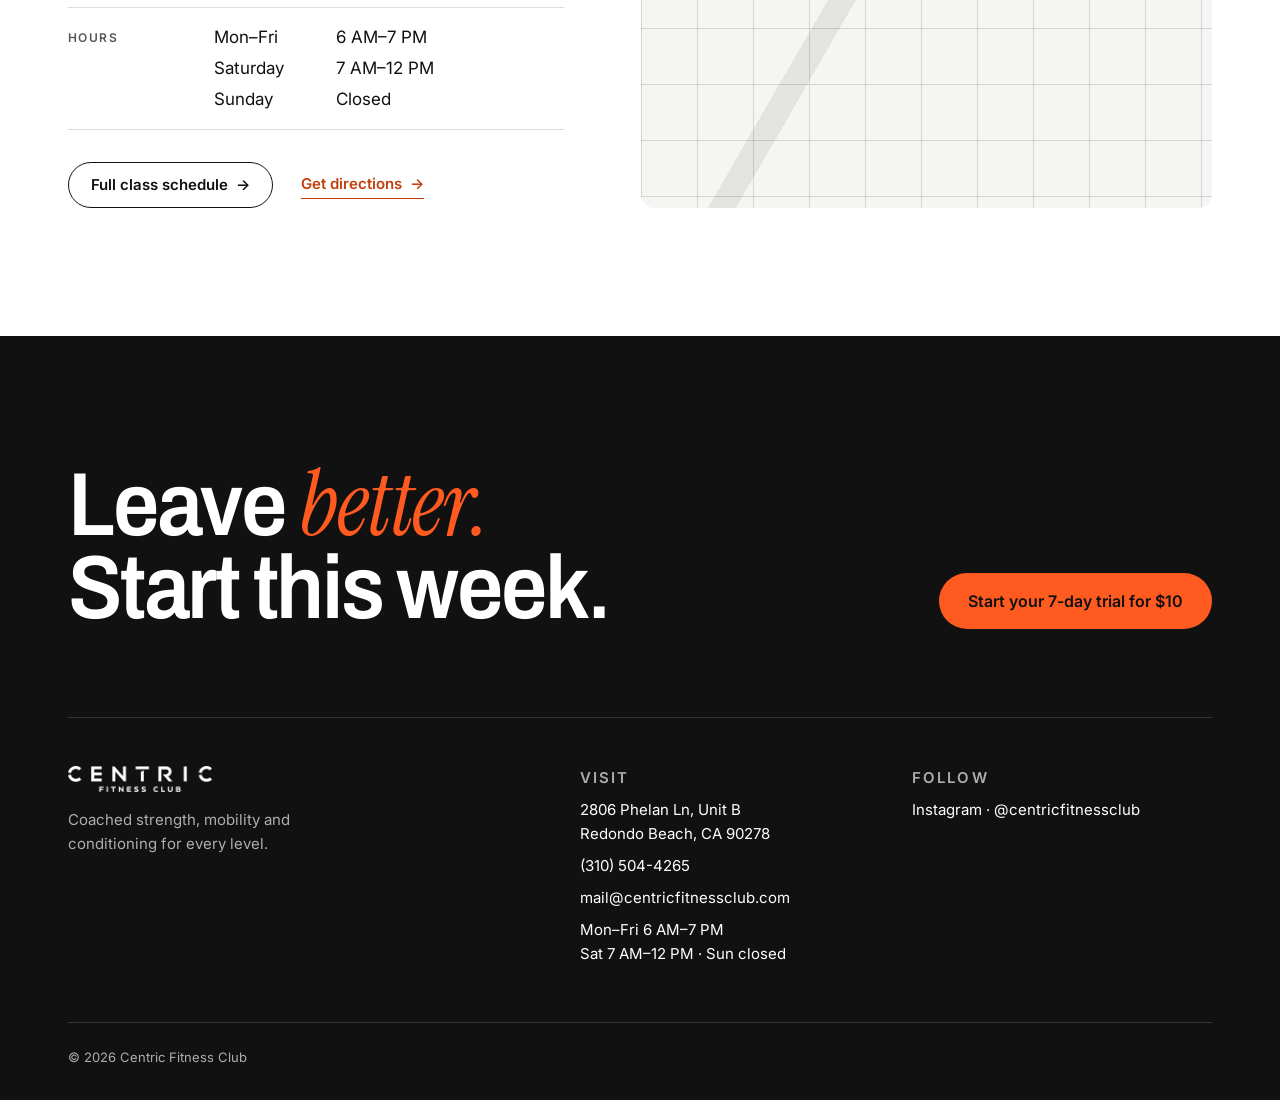
==== commit ae137def: "Add Memberships to the menu; remove pricing link Co-Authored-By: Claude Opus 5.5 <noreply@anthropic." ====
--- a/index.html
+++ b/index.html
@@ -32,6 +32,7 @@
         <li><a href="index.html" aria-current="page">Home</a></li>
         <li><a href="about.html">About</a></li>
         <li><a href="schedule.html">Schedule</a></li>
+        <li><a href="#pricing">Memberships</a></li>
         <li><a href="faq.html">FAQ</a></li>
         <li><a href="contact.html">Contact</a></li>
       </ul>
@@ -47,6 +48,7 @@
       <li><a href="index.html" aria-current="page">Home</a></li>
       <li><a href="about.html">About</a></li>
         <li><a href="schedule.html">Schedule</a></li>
+        <li><a href="#pricing">Memberships</a></li>
       <li><a href="faq.html">FAQ</a></li>
       <li><a href="contact.html">Contact</a></li>
     </ul>
@@ -380,7 +382,6 @@
         <h2 class="offer__title" id="offer-title">7 days.<br>$10.<br><span class="accent">Every class.</span></h2>
         <div class="offer__actions">
           <a class="btn btn--primary btn--lg" href="#book" data-book>Start your 7-day trial for $10</a>
-          <a class="link-arrow" href="#pricing">See membership pricing <span aria-hidden="true">→</span></a>
         </div>
       </div>
       <ol class="offer__steps">
--- a/css/styles.css
+++ b/css/styles.css
@@ -461,7 +461,7 @@
   .footer__grid > div:first-child { grid-column: 1 / -1; }
 }
 
-@media (max-width: 860px) {
+@media (max-width: 980px) {
   .nav, .header__cta { display: none; }
   .header__inner { grid-template-columns: 1fr auto; }
   .menu-btn { display: inline-flex; }
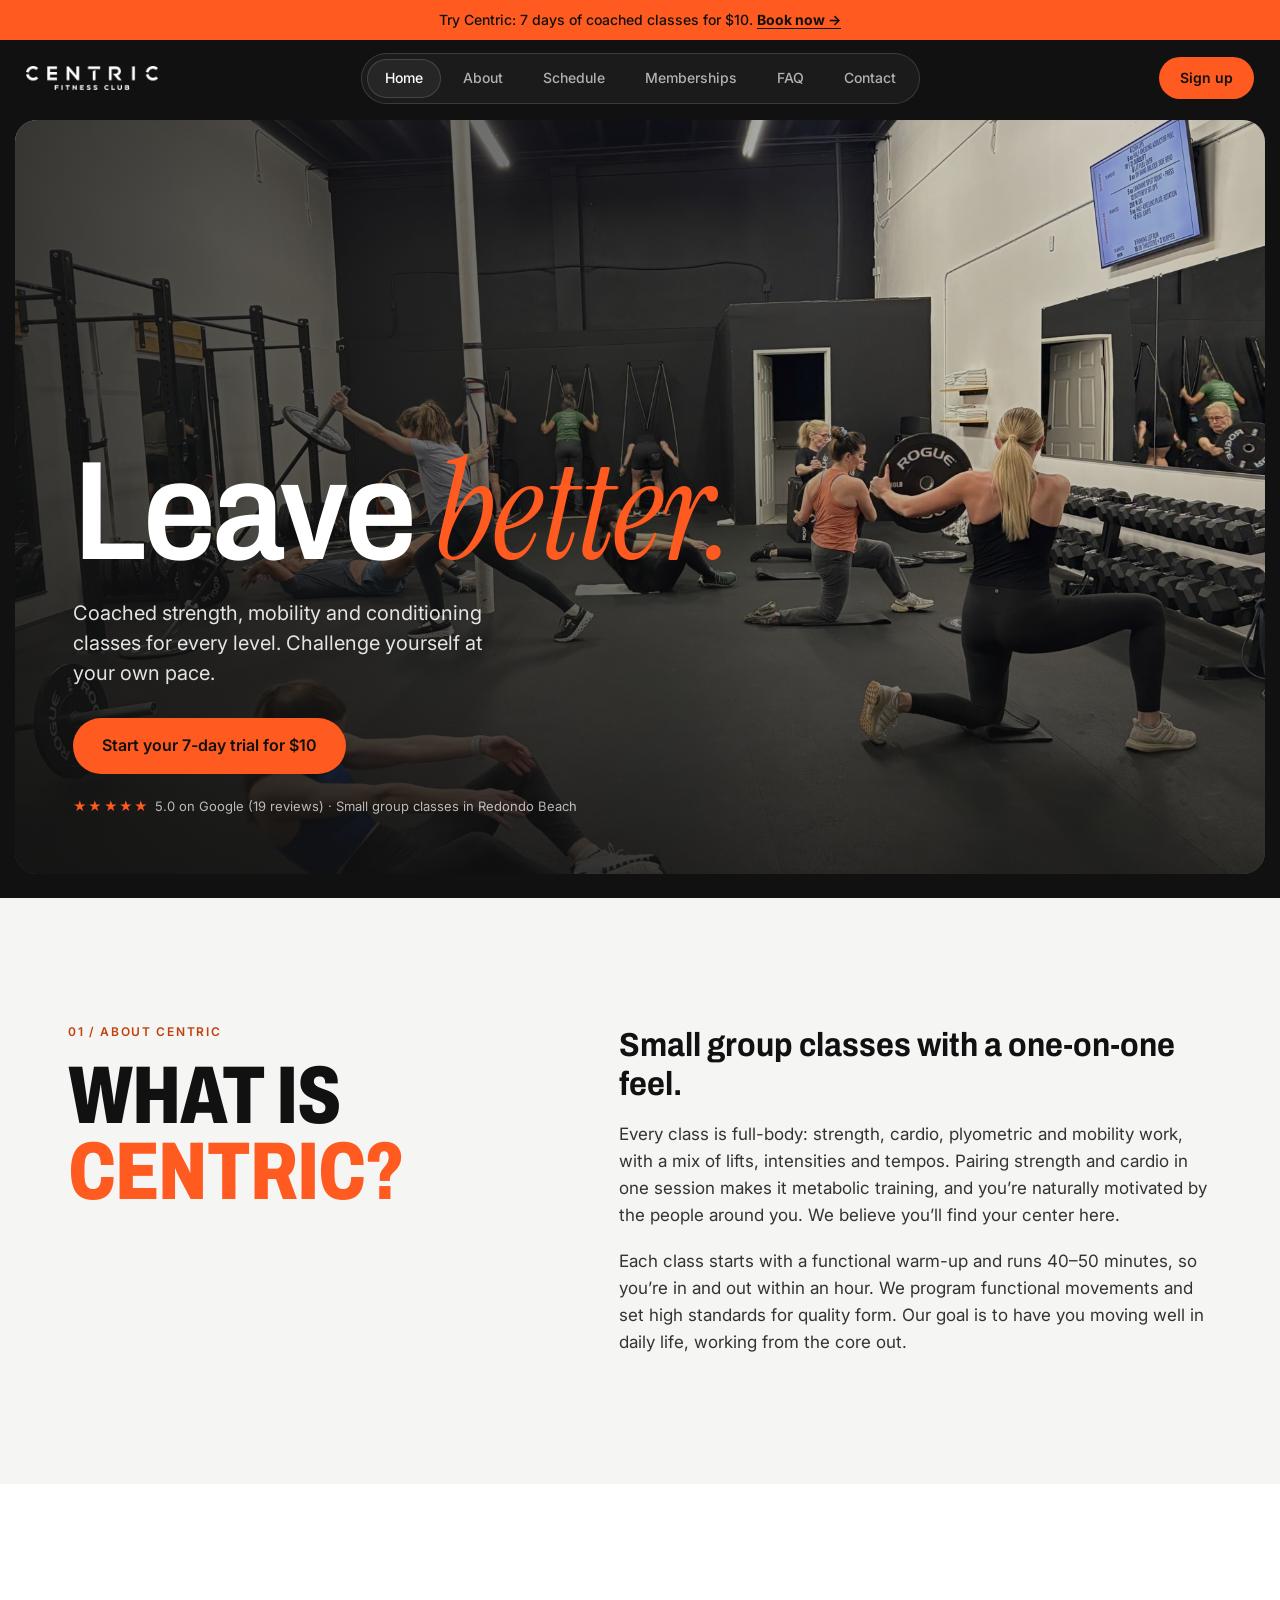
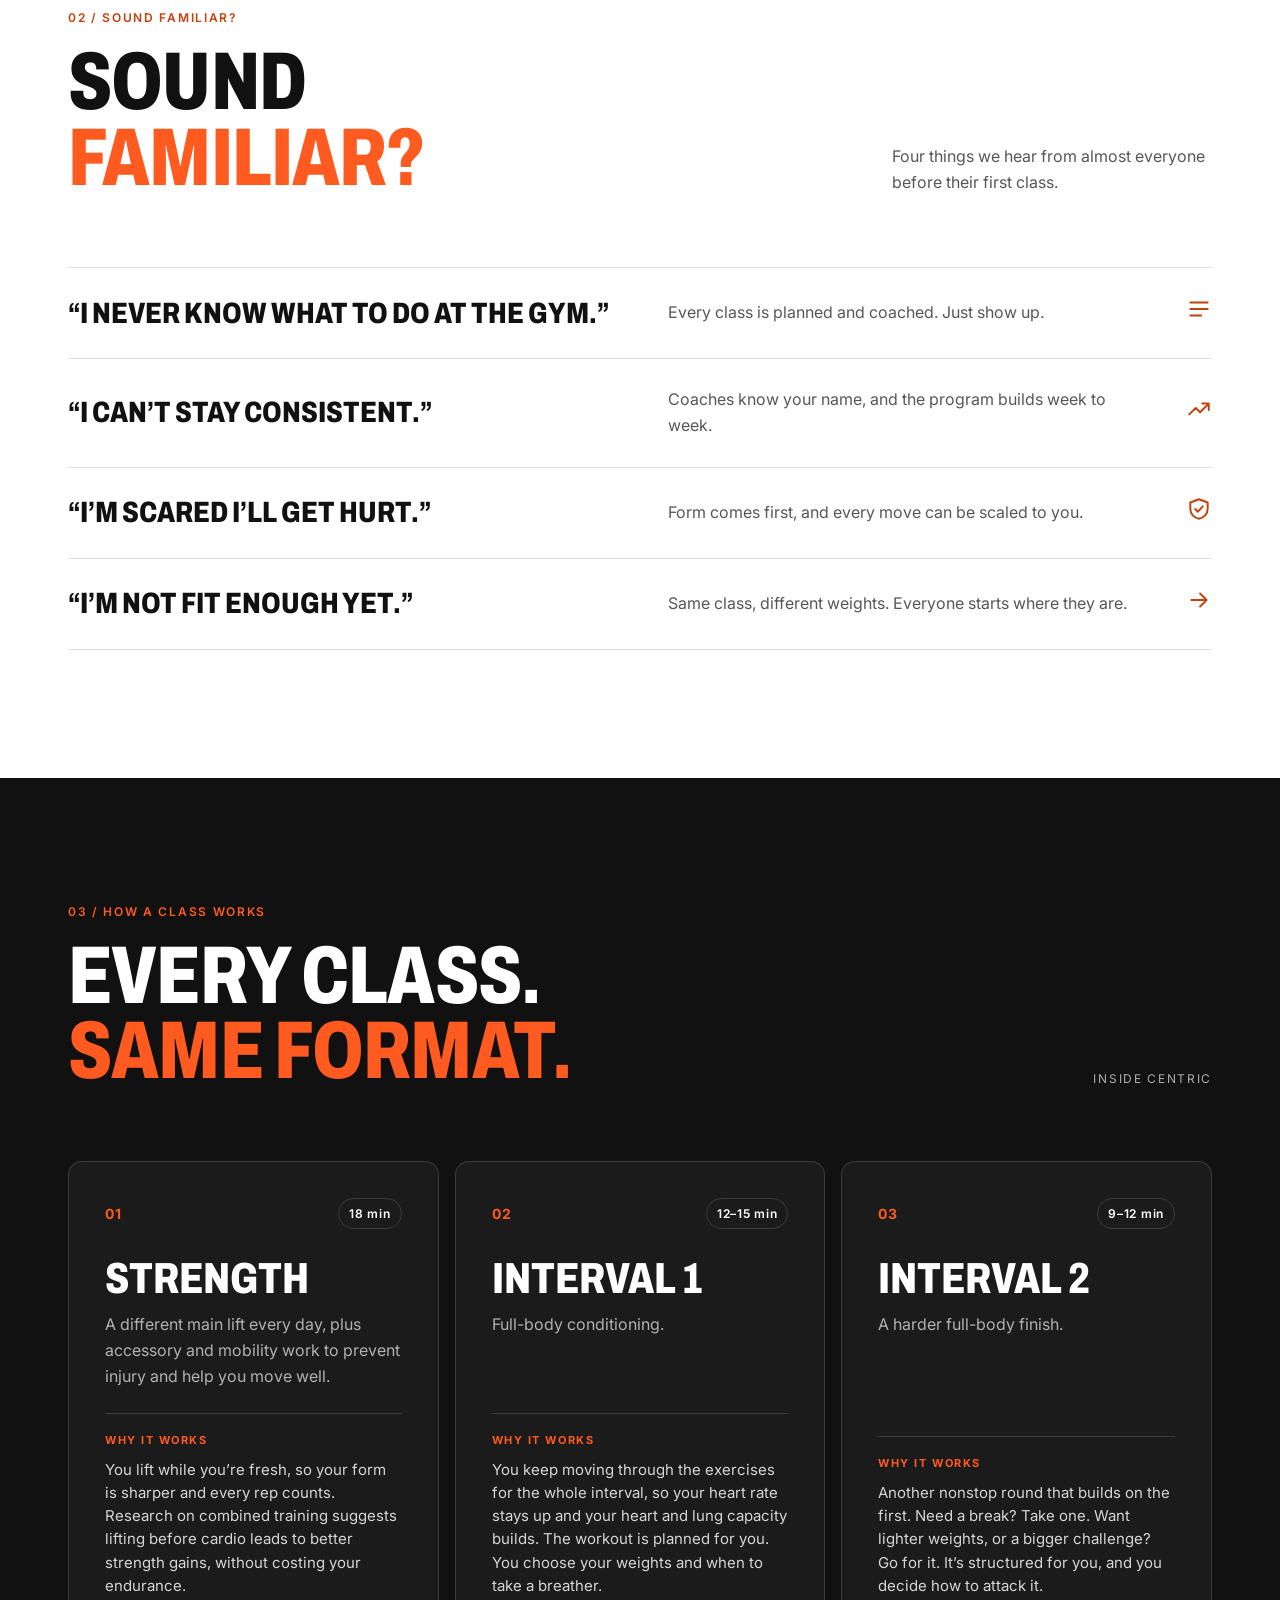
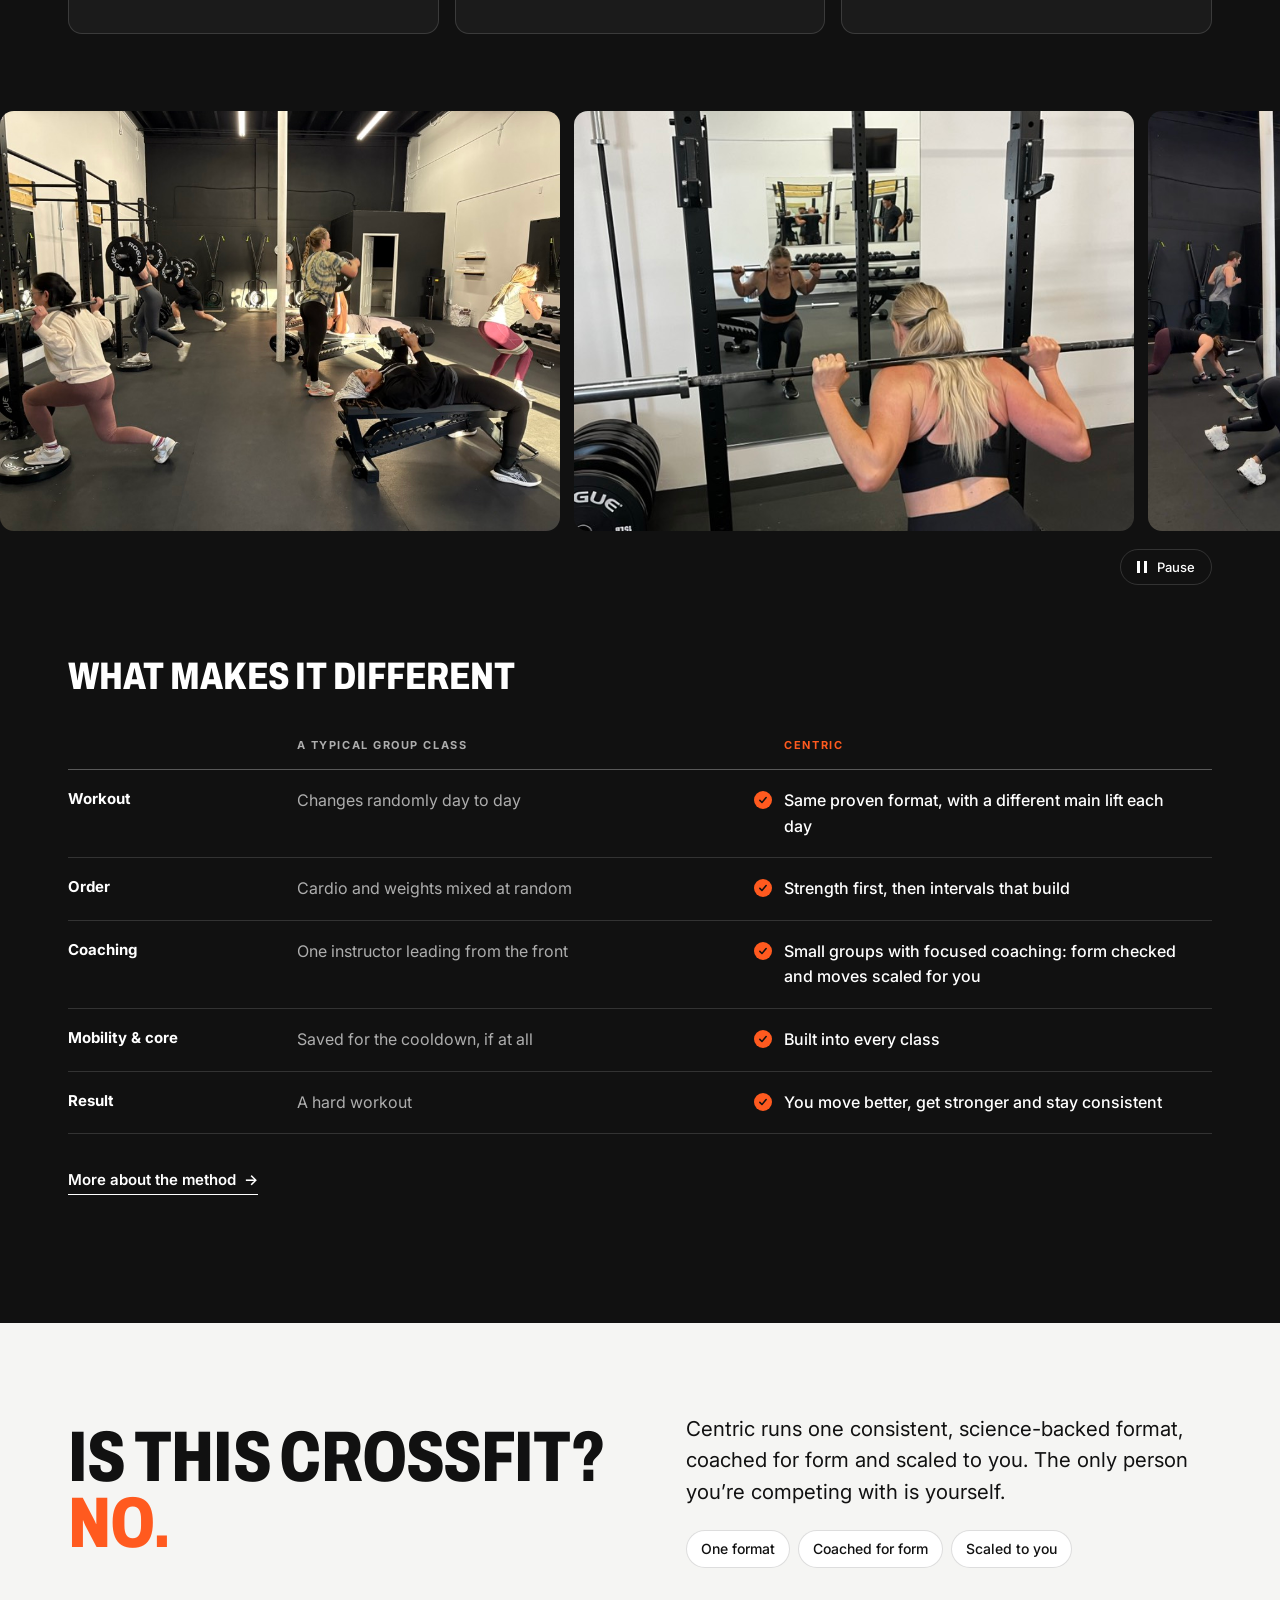
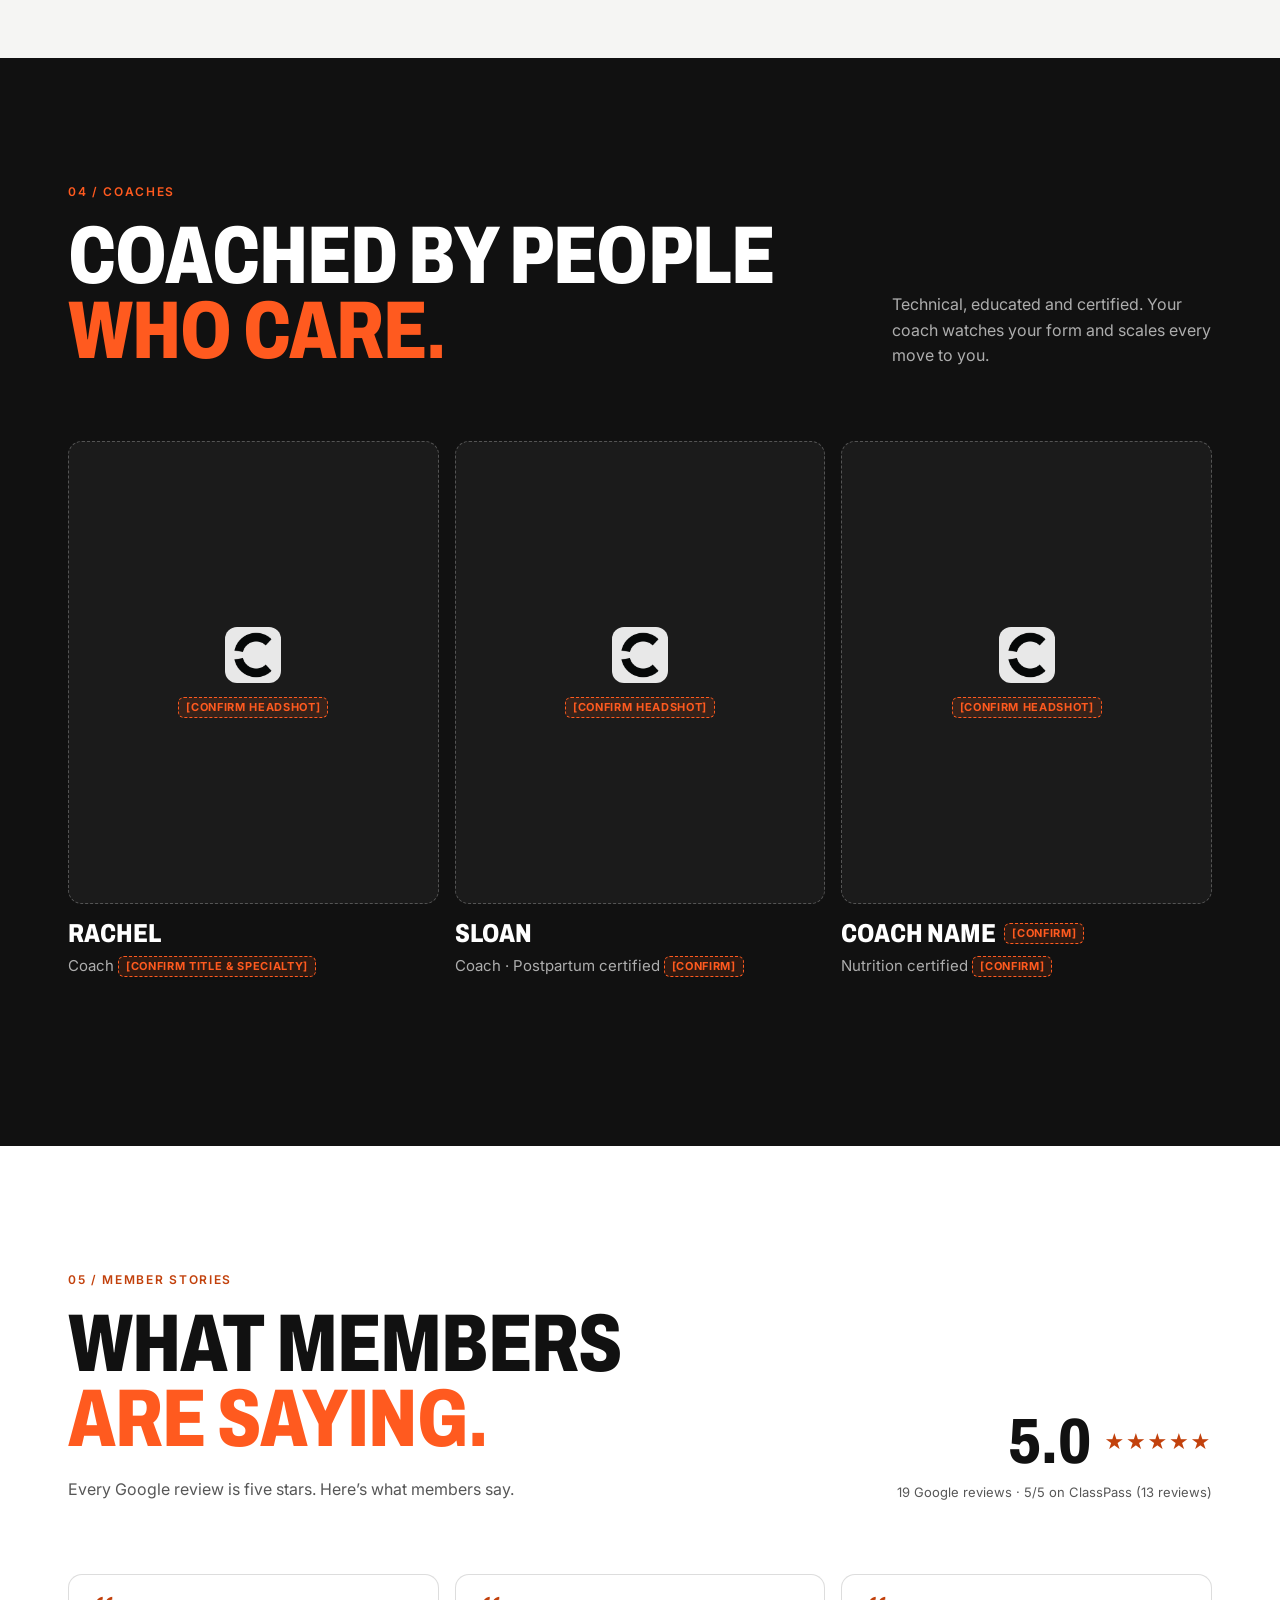
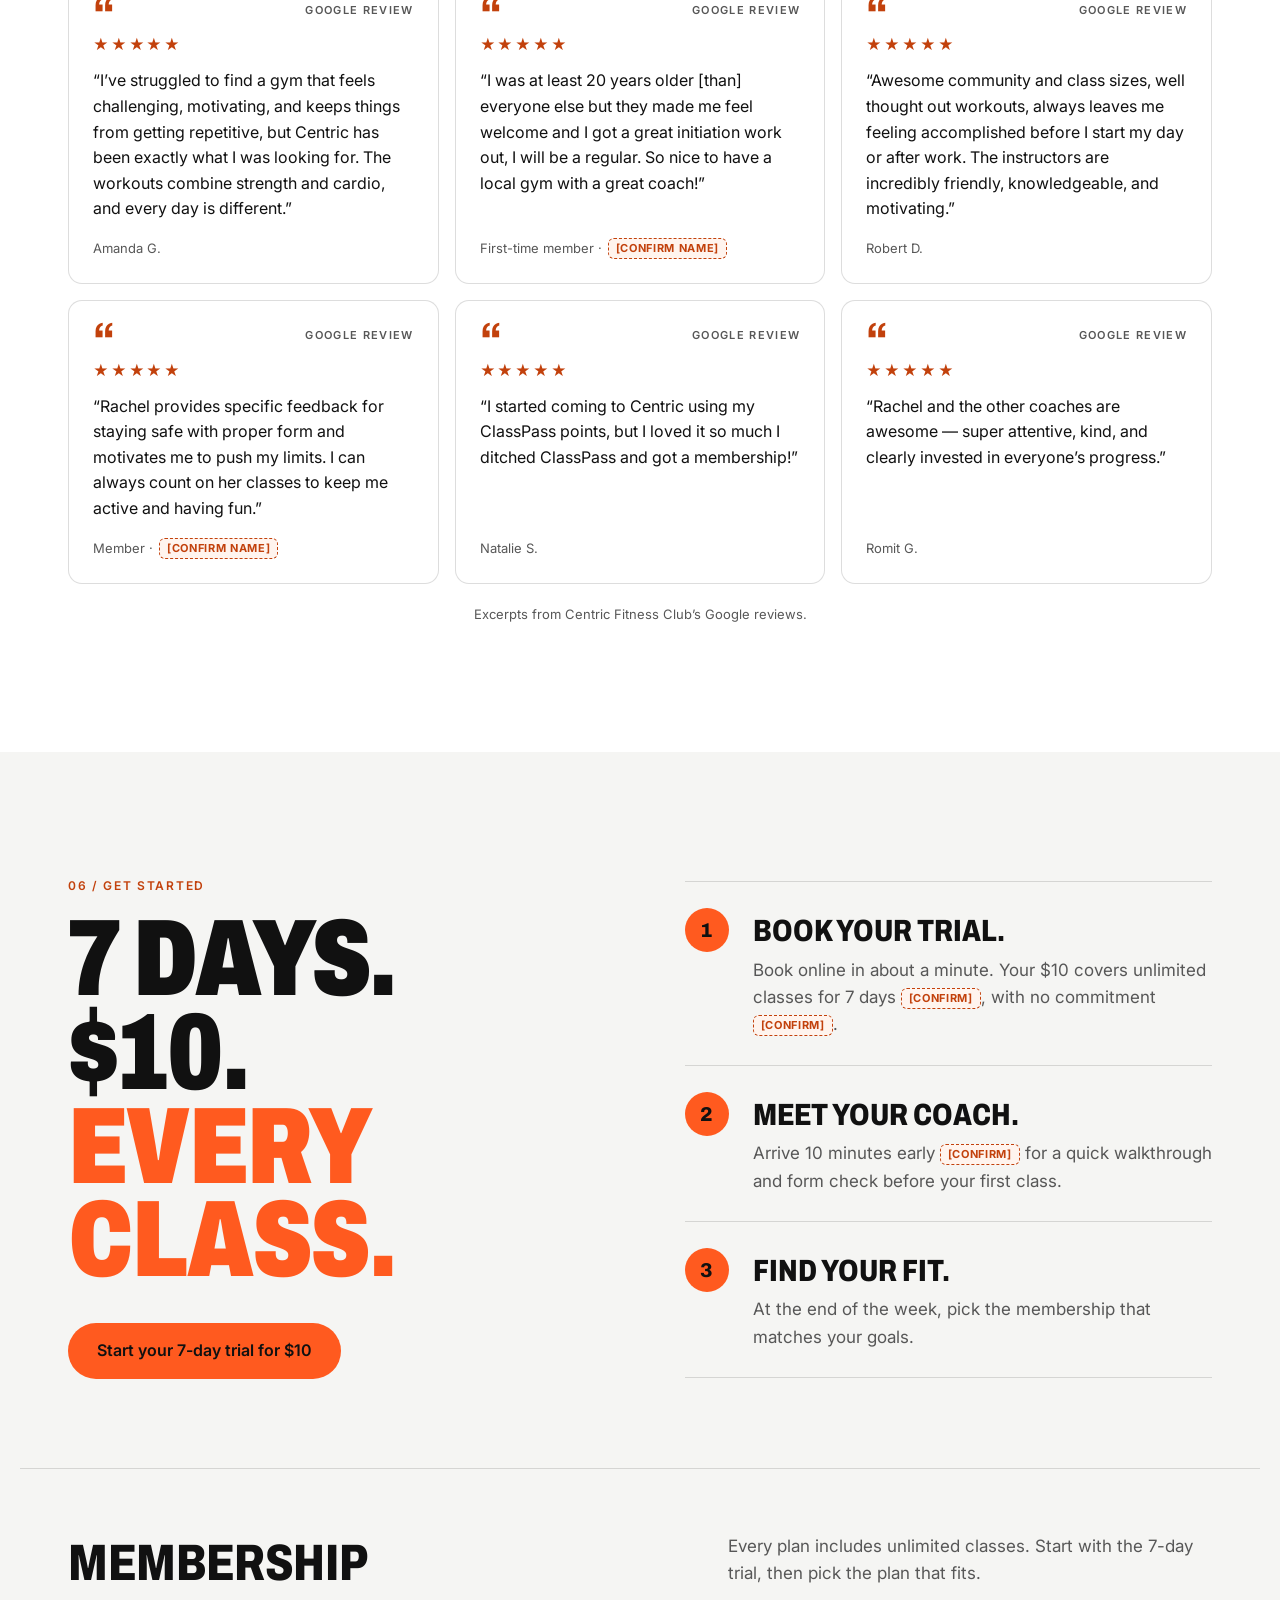
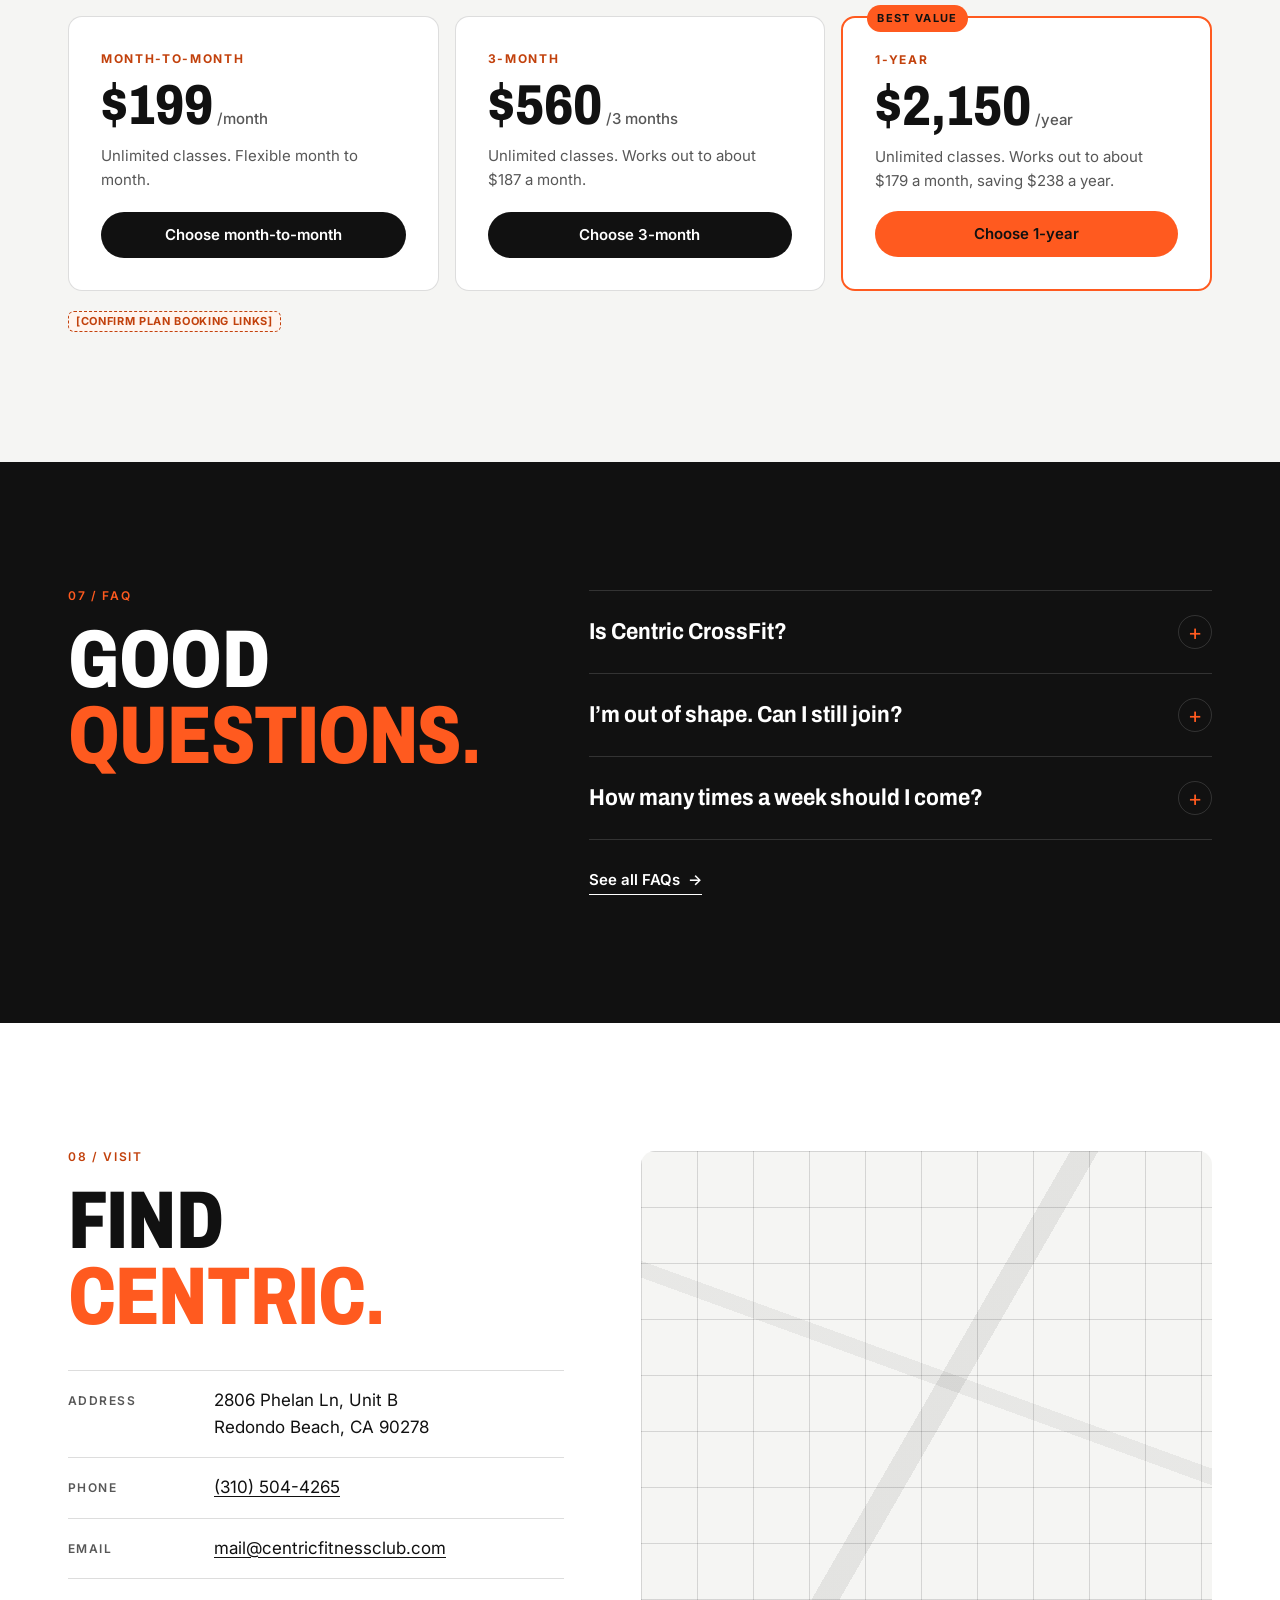
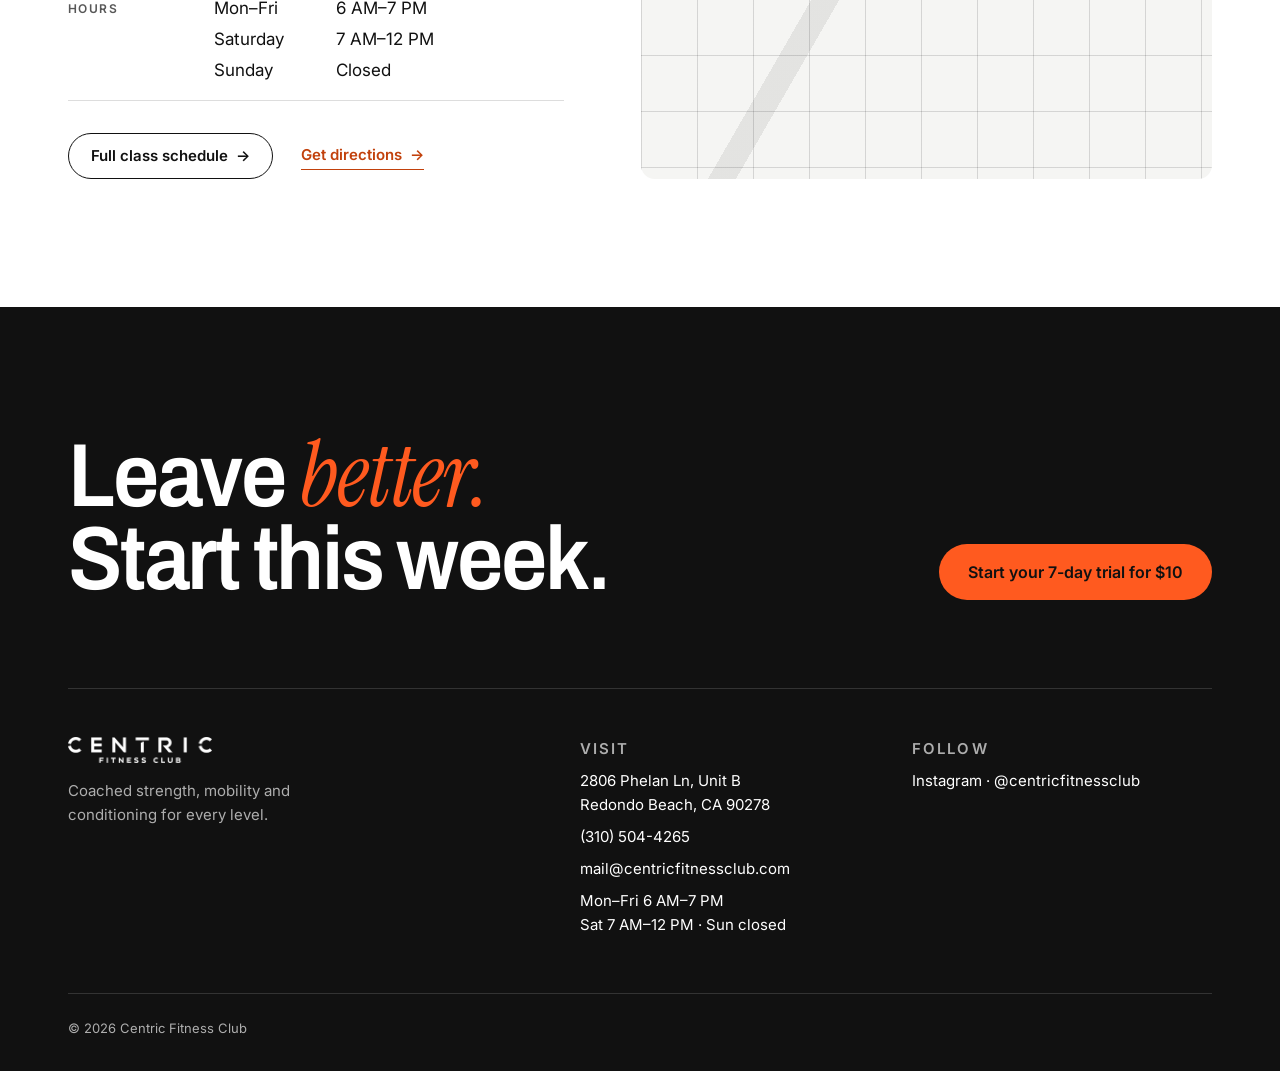
==== commit cd130510: "About page: hero, motto and story only Co-Authored-By: Claude Opus 5.5 <noreply@anthropic.com>" ====
--- a/index.html
+++ b/index.html
@@ -287,28 +287,27 @@
 
       <ul class="coaches">
         <li class="coach reveal">
-          <a href="about.html#coaches">
+          <div class="coach__card">
             <div class="coach__photo"><img src="img/favicon.png" alt="" width="64" height="64"><span class="confirm confirm--dark">CONFIRM headshot</span></div>
             <h3 class="coach__name">Rachel</h3>
             <p class="coach__role">Coach <span class="confirm confirm--dark">CONFIRM title &amp; specialty</span></p>
-          </a>
+          </div>
         </li>
         <li class="coach reveal">
-          <a href="about.html#coaches">
+          <div class="coach__card">
             <div class="coach__photo"><img src="img/favicon.png" alt="" width="64" height="64"><span class="confirm confirm--dark">CONFIRM headshot</span></div>
             <h3 class="coach__name">Sloan</h3>
             <p class="coach__role">Coach · Postpartum certified <span class="confirm confirm--dark">CONFIRM</span></p>
-          </a>
+          </div>
         </li>
         <li class="coach reveal">
-          <a href="about.html#coaches">
+          <div class="coach__card">
             <div class="coach__photo"><img src="img/favicon.png" alt="" width="64" height="64"><span class="confirm confirm--dark">CONFIRM headshot</span></div>
             <h3 class="coach__name">Coach name <span class="confirm confirm--dark">CONFIRM</span></h3>
             <p class="coach__role">Nutrition certified <span class="confirm confirm--dark">CONFIRM</span></p>
-          </a>
+          </div>
         </li>
       </ul>
-      <a class="link-arrow link-arrow--light reveal" href="about.html#coaches">Meet the coaches <span aria-hidden="true">→</span></a>
     </div>
   </section>
 
--- a/css/styles.css
+++ b/css/styles.css
@@ -650,3 +650,73 @@
 .plan__note { color: var(--muted-light); font-size: 15px; flex: 1; margin-bottom: 8px; }
 .pricing__fine { margin-top: 16px; }
 @media (max-width: 860px) { .plans { grid-template-columns: 1fr; gap: 20px; } }
+
+/* About page */
+.m-hero--photo { min-height: clamp(520px, 74svh, 800px); }
+.m-hero--photo .m-hero__shade { background: linear-gradient(0deg, rgba(17,17,17,.88), rgba(17,17,17,.62) 55%, rgba(17,17,17,.72)); }
+.duo .split__panel p + p { margin-top: -6px; }
+.coaches--about { margin-bottom: 0; }
+.coach__bio { margin-top: 12px; color: var(--muted-dark); font-size: 15px; }
+.center-block + .center-block { border-top: 1px solid var(--line-light); }
+.center-block__actions { margin-top: 32px; display: flex; flex-wrap: wrap; justify-content: center; align-items: center; gap: 16px 28px; }
+@media (max-width: 720px) { .m-hero--photo { min-height: 0; } }
+
+/* Schedule page */
+.m-hero--short { min-height: 0; padding-block: clamp(80px, 10vw, 136px); }
+.sched { padding-top: clamp(56px, 7vw, 88px); }
+.sched__bar { display: flex; justify-content: space-between; align-items: flex-end; gap: 16px 32px; flex-wrap: wrap; }
+.sched__title { font: 800 clamp(32px, 3.6vw, 48px)/1 var(--font-display); font-stretch: 78%; text-transform: uppercase; }
+.sched__legend { display: flex; gap: 20px; flex-wrap: wrap; font-size: 14px; color: var(--muted-light); }
+.sched__legend li { display: flex; align-items: center; gap: 8px; }
+.dot { width: 12px; height: 12px; border-radius: 3px; background: var(--color-black); }
+.dot--event { background: var(--color-orange); }
+.sched__mock { margin: 16px 0 28px; }
+
+.week { display: grid; grid-template-columns: repeat(7, minmax(0, 1fr)); gap: 10px; }
+.day { min-width: 0; }
+.day__head {
+  display: flex; flex-direction: column; align-items: center; gap: 2px;
+  padding: 12px 0; margin-bottom: 10px; border-bottom: 2px solid var(--color-black);
+  font: 600 13px var(--font-body); letter-spacing: .08em; text-transform: uppercase; color: var(--muted-light);
+}
+.day__head strong { font: 800 30px/1 var(--font-display); font-stretch: 80%; color: var(--color-black); letter-spacing: 0; }
+.day__list { display: grid; gap: 8px; }
+.cls {
+  position: relative; display: grid; gap: 3px;
+  background: var(--color-black); color: var(--color-white);
+  border-radius: 10px; padding: 12px 12px 14px;
+}
+.cls__time { font-size: 12px; font-weight: 600; color: var(--color-orange); letter-spacing: .02em; }
+.cls__name { font: 800 17px/1.1 var(--font-display); font-stretch: 85%; text-transform: uppercase; }
+.cls__coach { font-size: 13px; color: rgba(255,255,255,.72); }
+.cls__book { margin-top: 6px; font-size: 13px; font-weight: 600; color: var(--color-white); text-decoration: none; }
+.cls__book:hover { color: var(--color-orange); }
+.cls--event { background: var(--color-orange); color: var(--color-black); }
+.cls--event .cls__time, .cls--event .cls__coach { color: var(--color-black); }
+.cls--event .confirm { margin-top: 4px; }
+.cls--none { background: transparent; color: var(--muted-light); border: 1px dashed var(--line-light); text-align: center; font-size: 13px; padding: 16px 8px; }
+
+.sched__foot {
+  display: flex; justify-content: space-between; align-items: center; gap: 20px; flex-wrap: wrap;
+  margin-top: 40px; padding-top: 28px; border-top: 1px solid var(--line-light);
+}
+.sched__foot-label { font-size: 12px; font-weight: 700; letter-spacing: .14em; text-transform: uppercase; color: var(--color-orange-deep); margin-bottom: 6px; }
+
+@media (max-width: 1100px) {
+  .week { grid-template-columns: repeat(4, minmax(0, 1fr)); row-gap: 28px; }
+}
+@media (max-width: 720px) {
+  .week { grid-template-columns: 1fr; row-gap: 0; }
+  .day { display: grid; grid-template-columns: 56px 1fr; gap: 14px; padding: 16px 0; border-bottom: 1px solid var(--line-light); }
+  .day__head { border: 0; padding: 4px 0 0; margin: 0; align-items: flex-start; }
+  .cls { grid-template-columns: 1fr auto; column-gap: 12px; }
+  .cls__book { grid-column: 2; grid-row: 1 / 4; align-self: center; margin: 0; }
+  .sched__foot .btn { width: 100%; }
+}
+.about-row { background: var(--color-white); padding-block: var(--section-y); }
+.about-row--off { background: var(--color-off-white); }
+.about-row__inner { display: grid; grid-template-columns: 1fr 1.2fr; gap: clamp(32px, 6vw, 96px); align-items: start; }
+.about-row__body { display: grid; gap: 18px; justify-items: start; padding-top: 34px; }
+.about-row__body p { font-size: clamp(17px, 1.4vw, 19px); line-height: 1.7; color: #3a3a3a; max-width: 56ch; }
+.about-row__body .btn { margin-top: 8px; }
+@media (max-width: 720px) { .about-row__inner { grid-template-columns: 1fr; gap: 8px; } .about-row__body { padding-top: 12px; } }
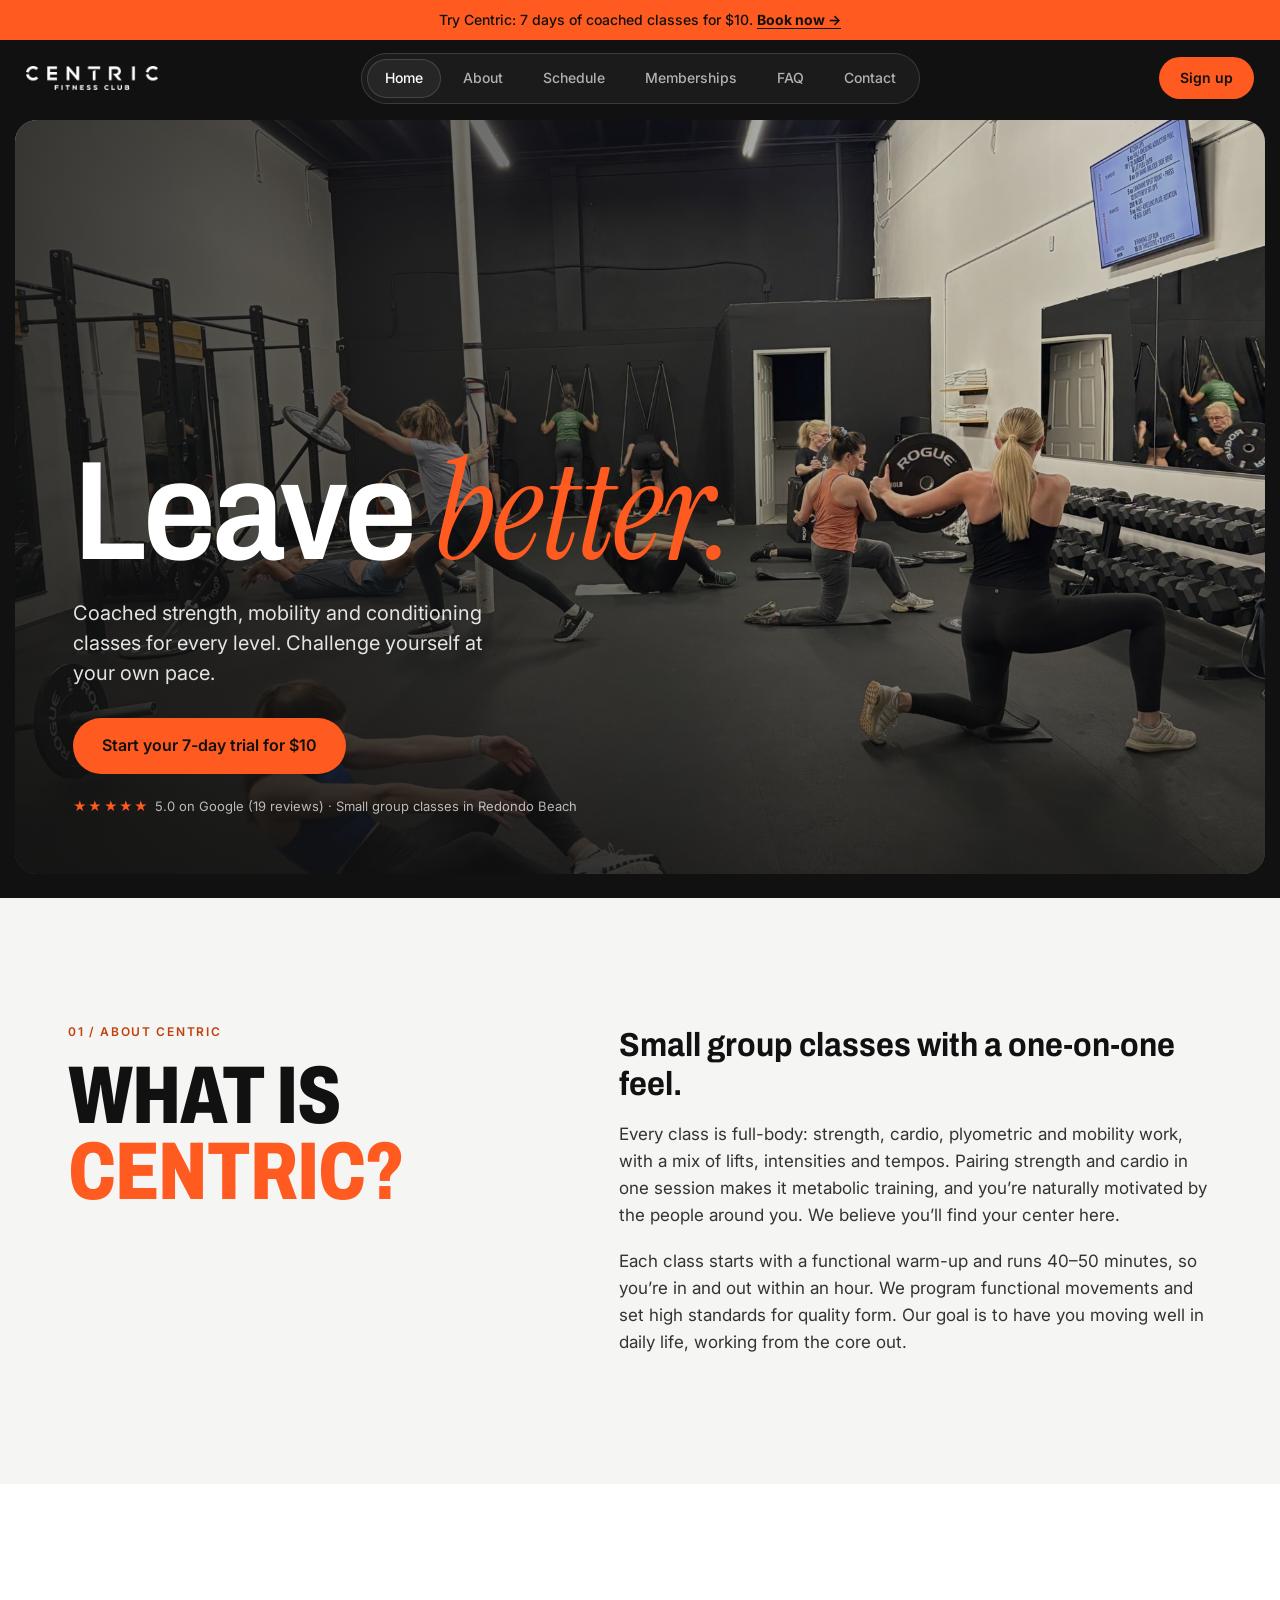
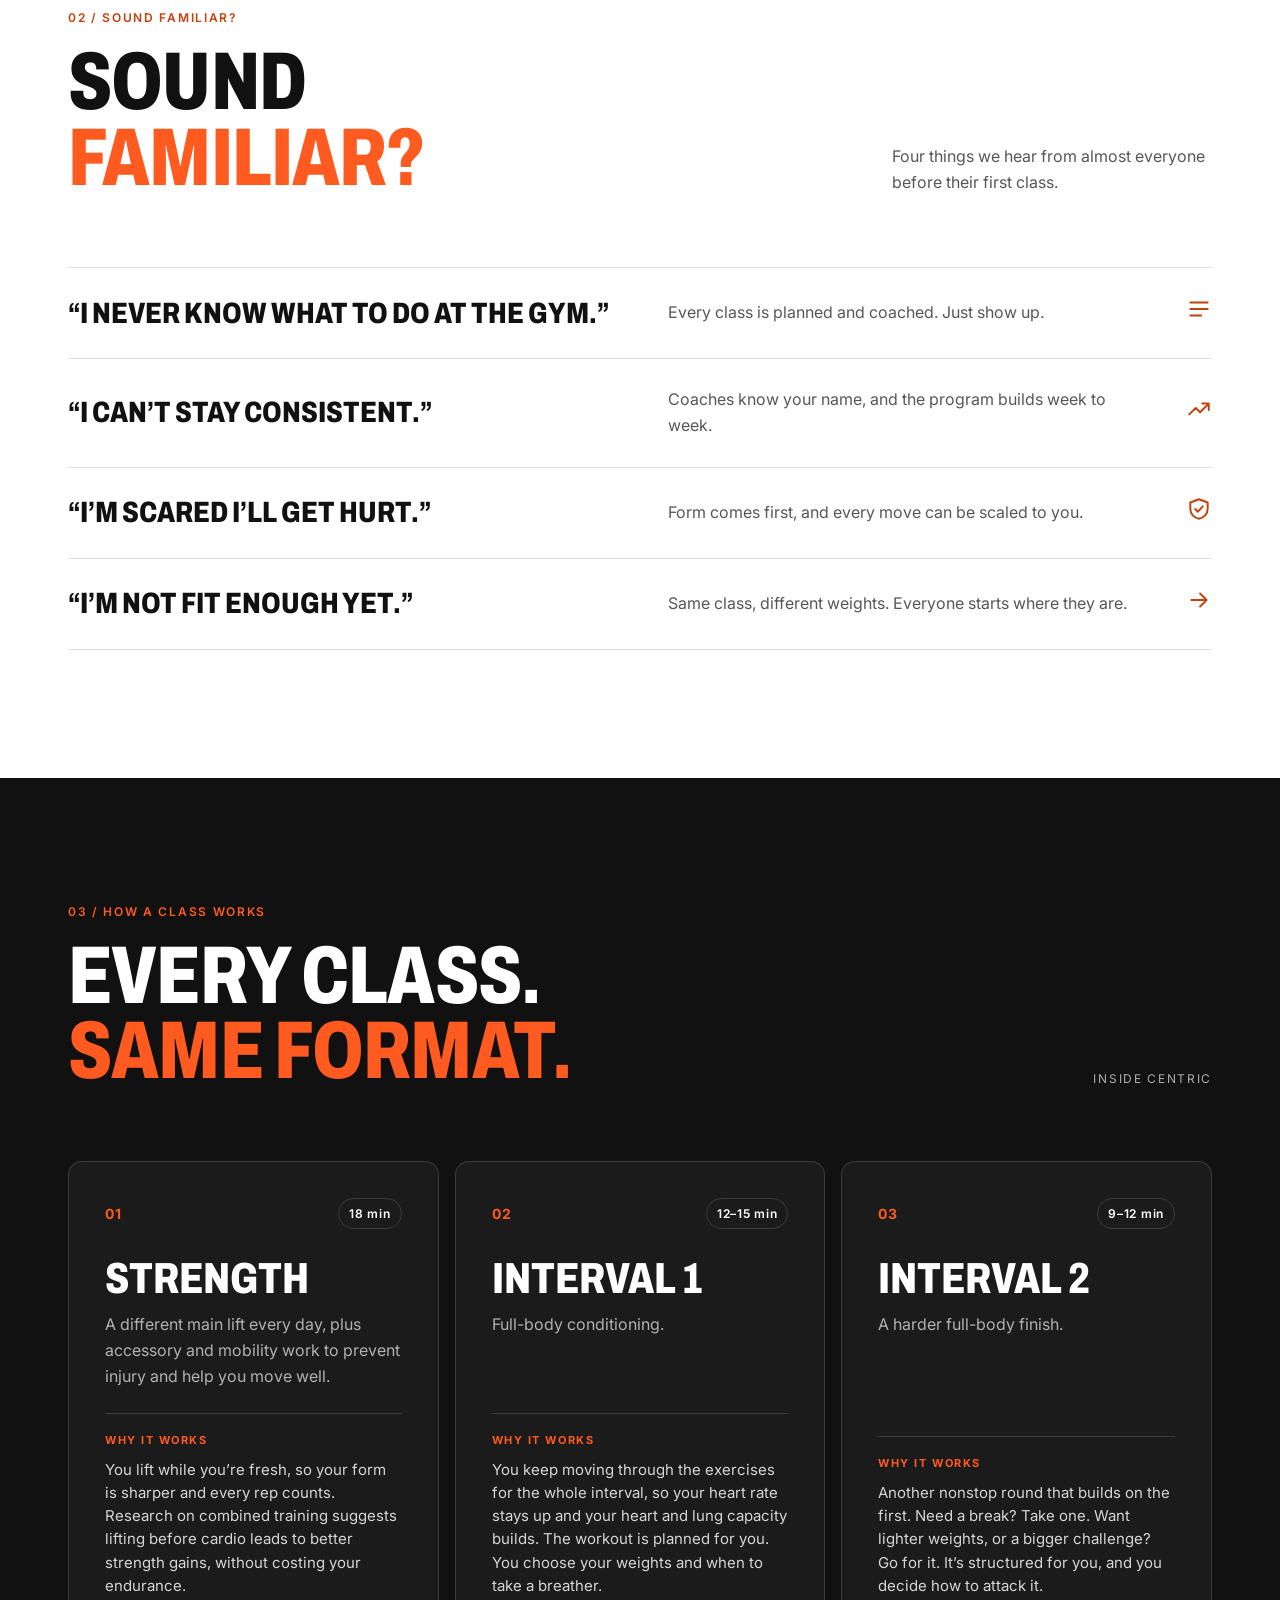
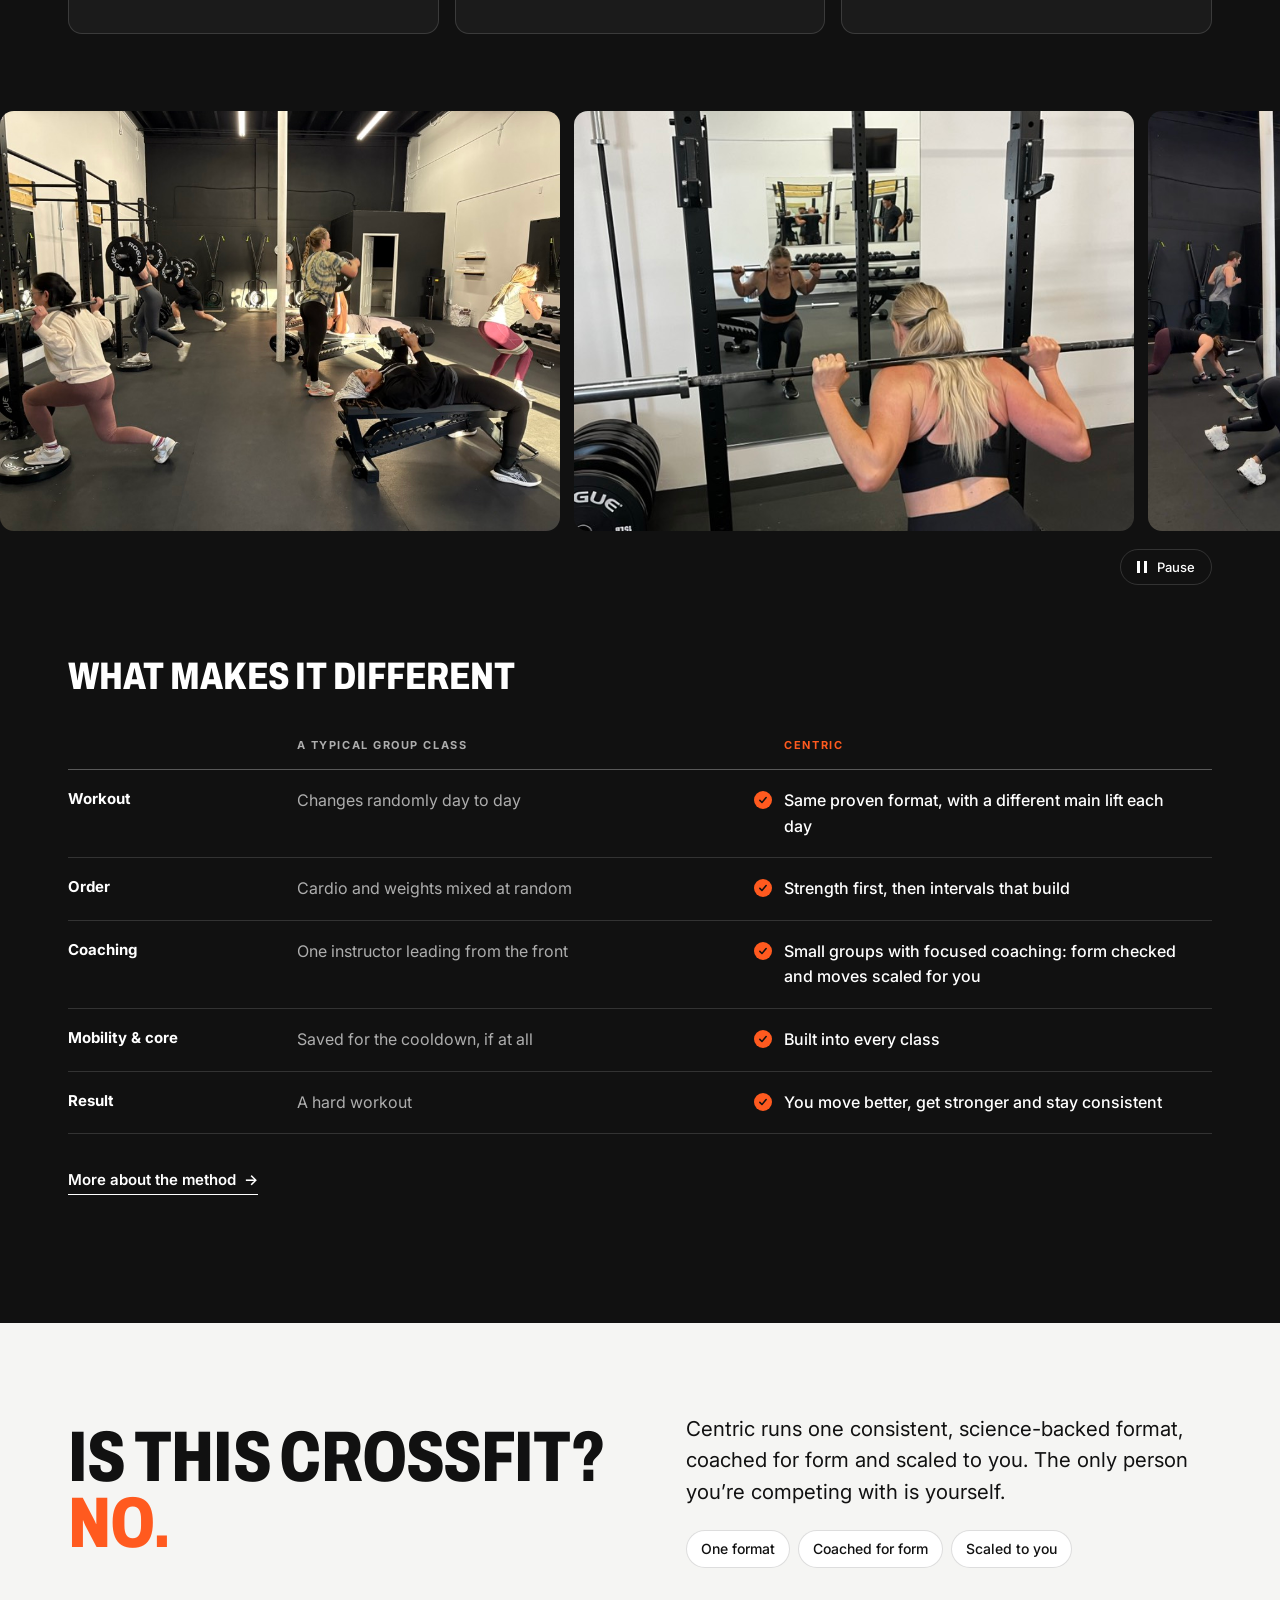
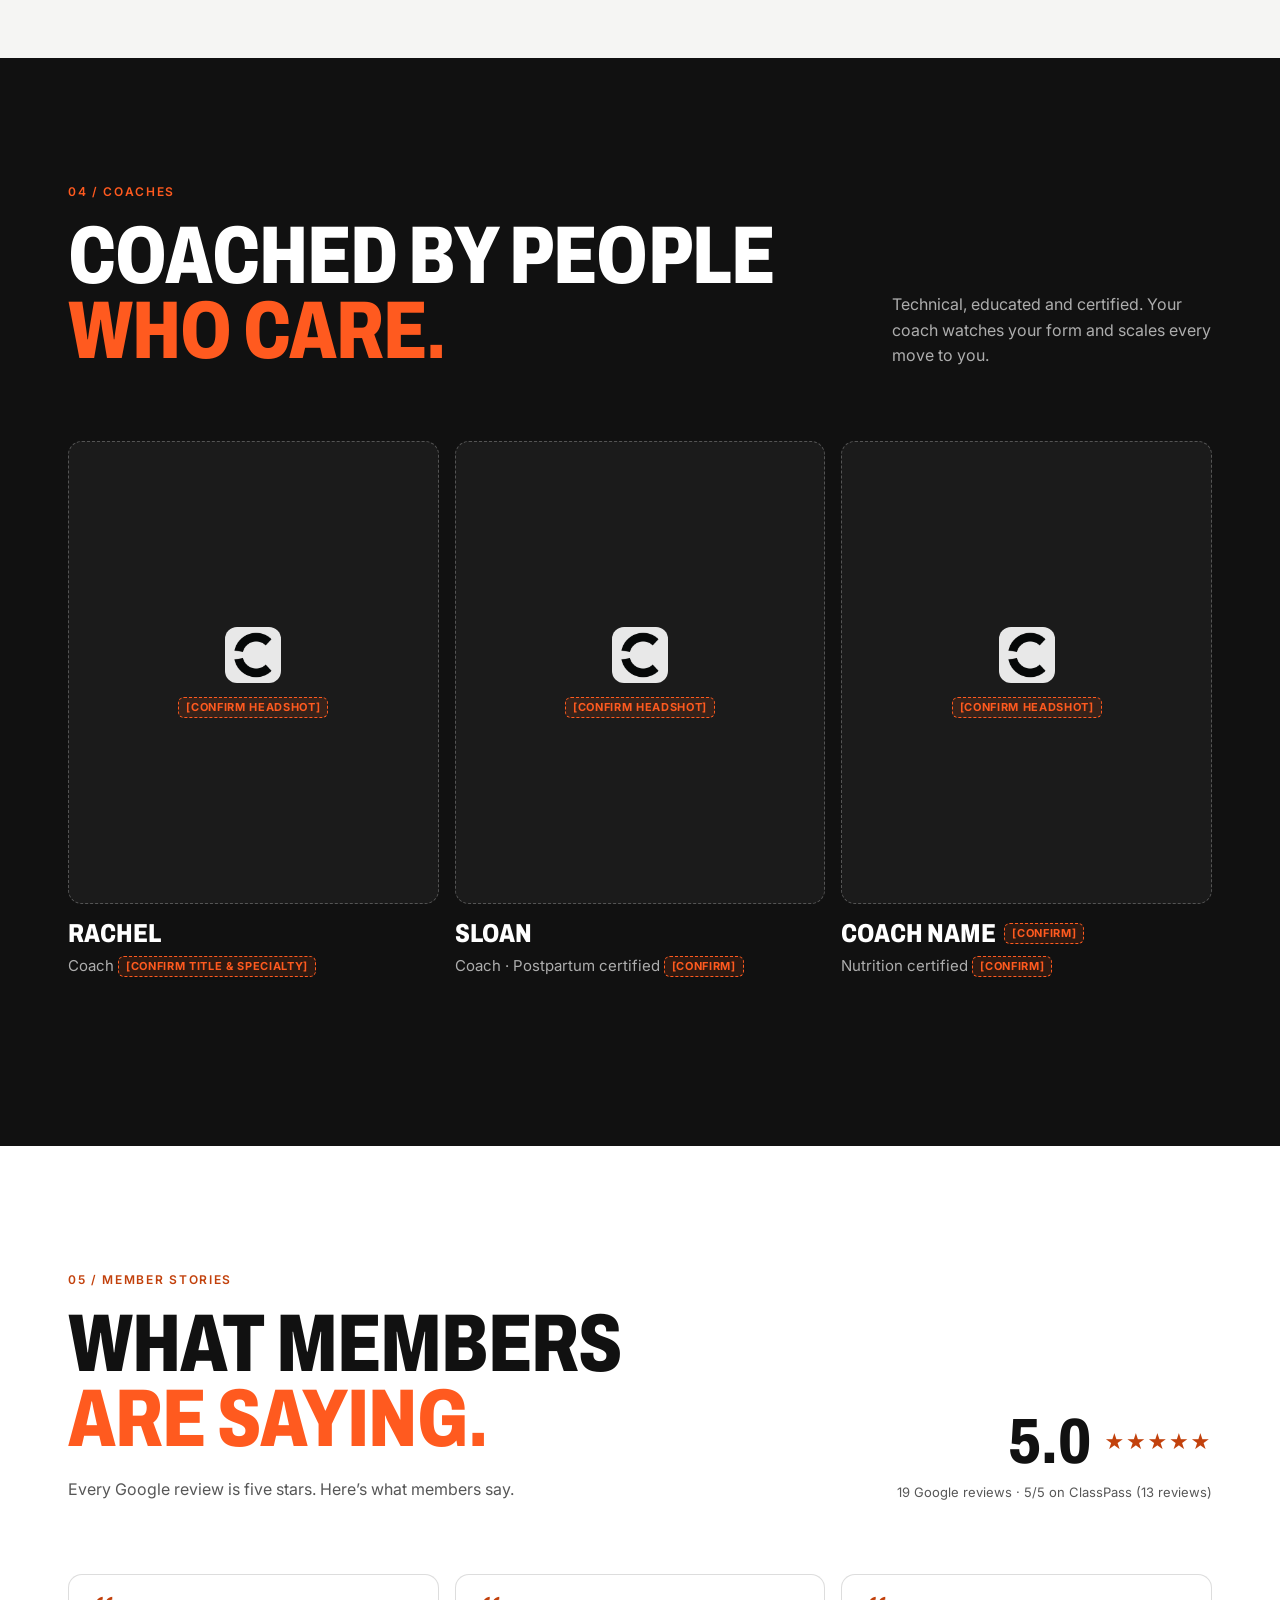
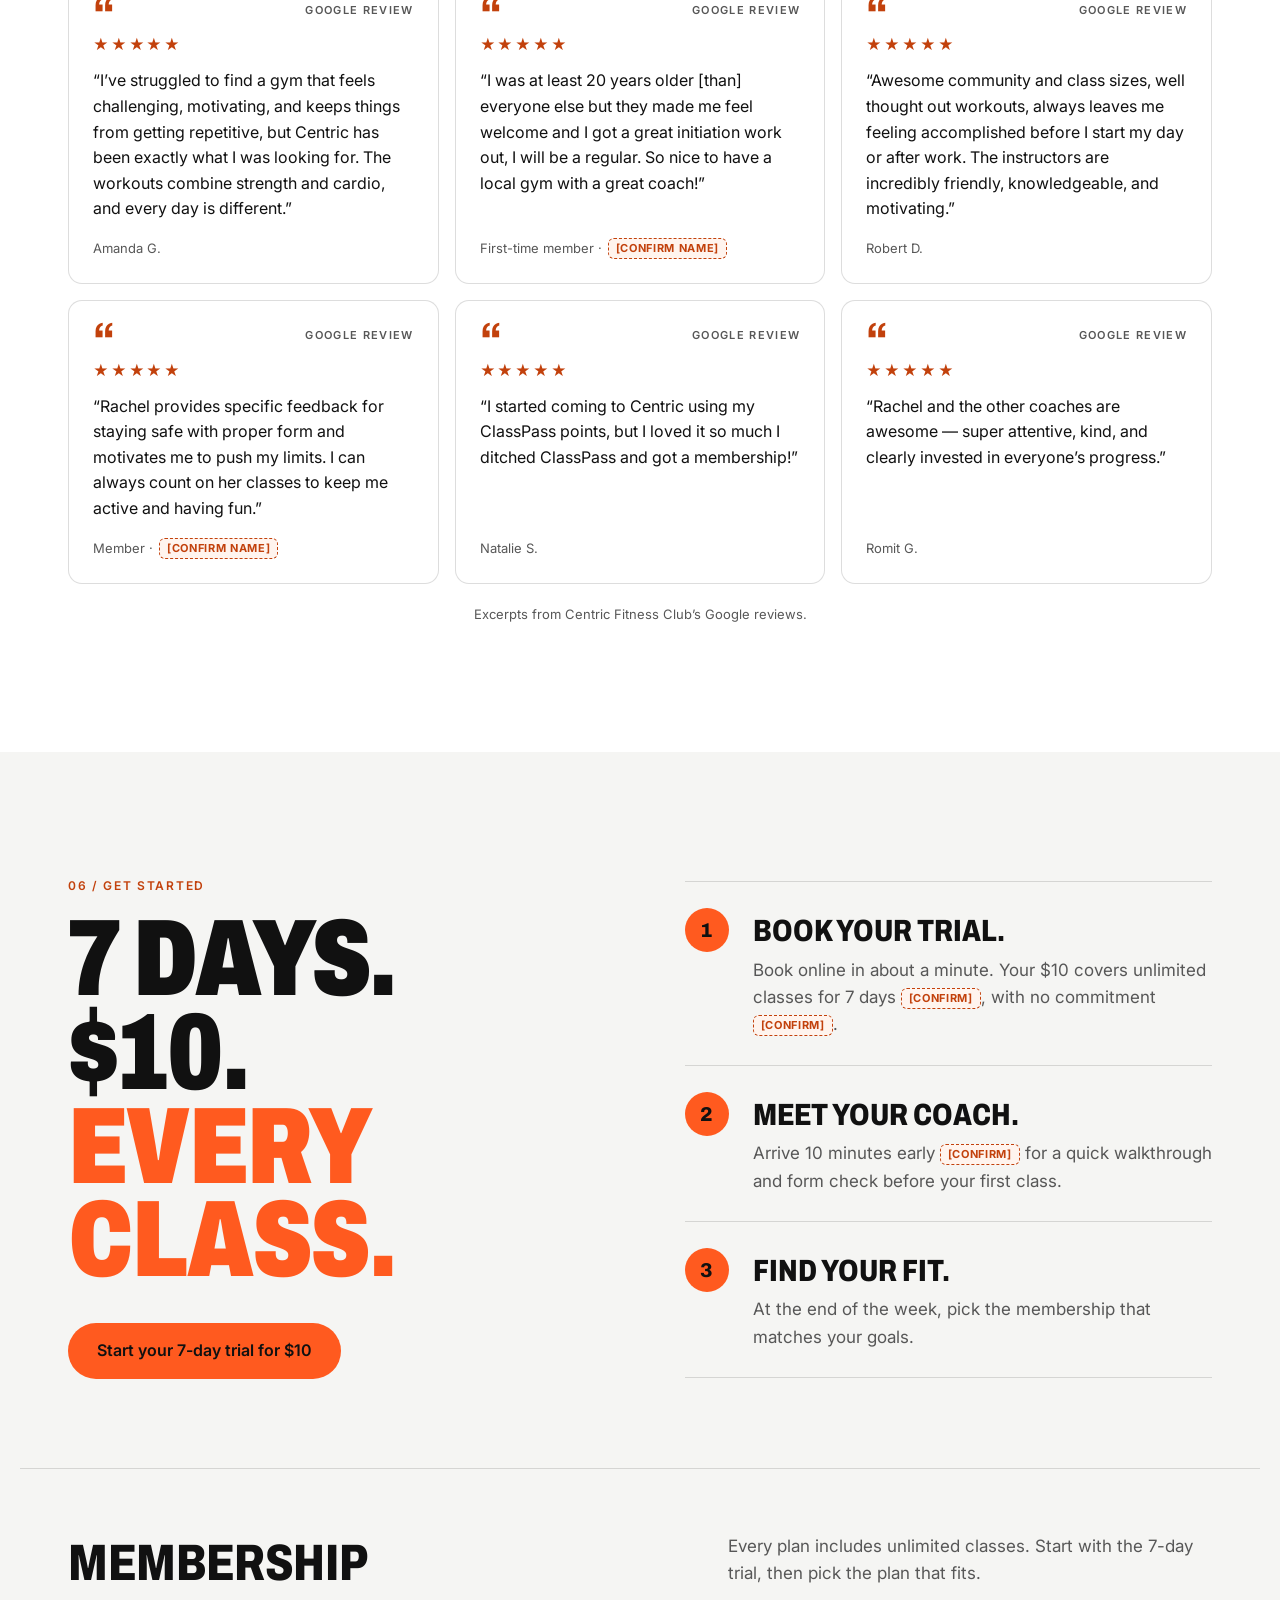
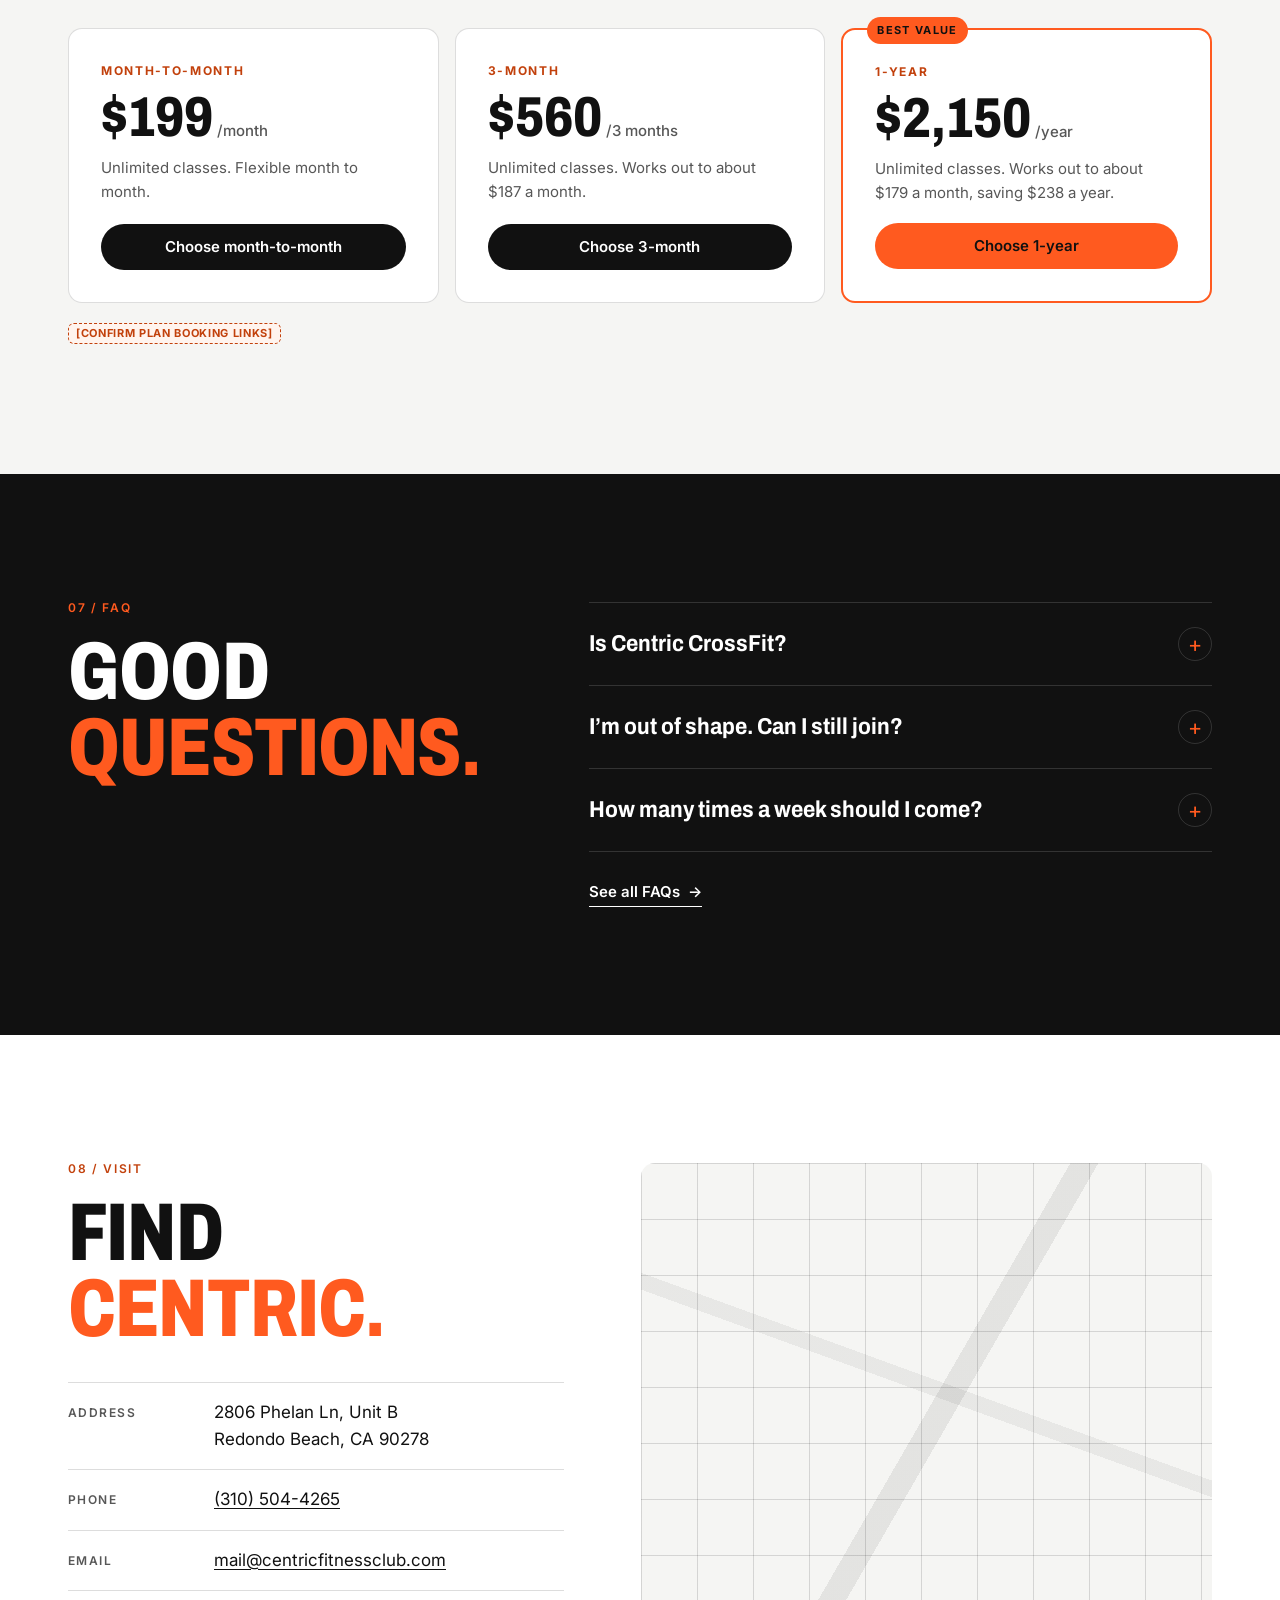
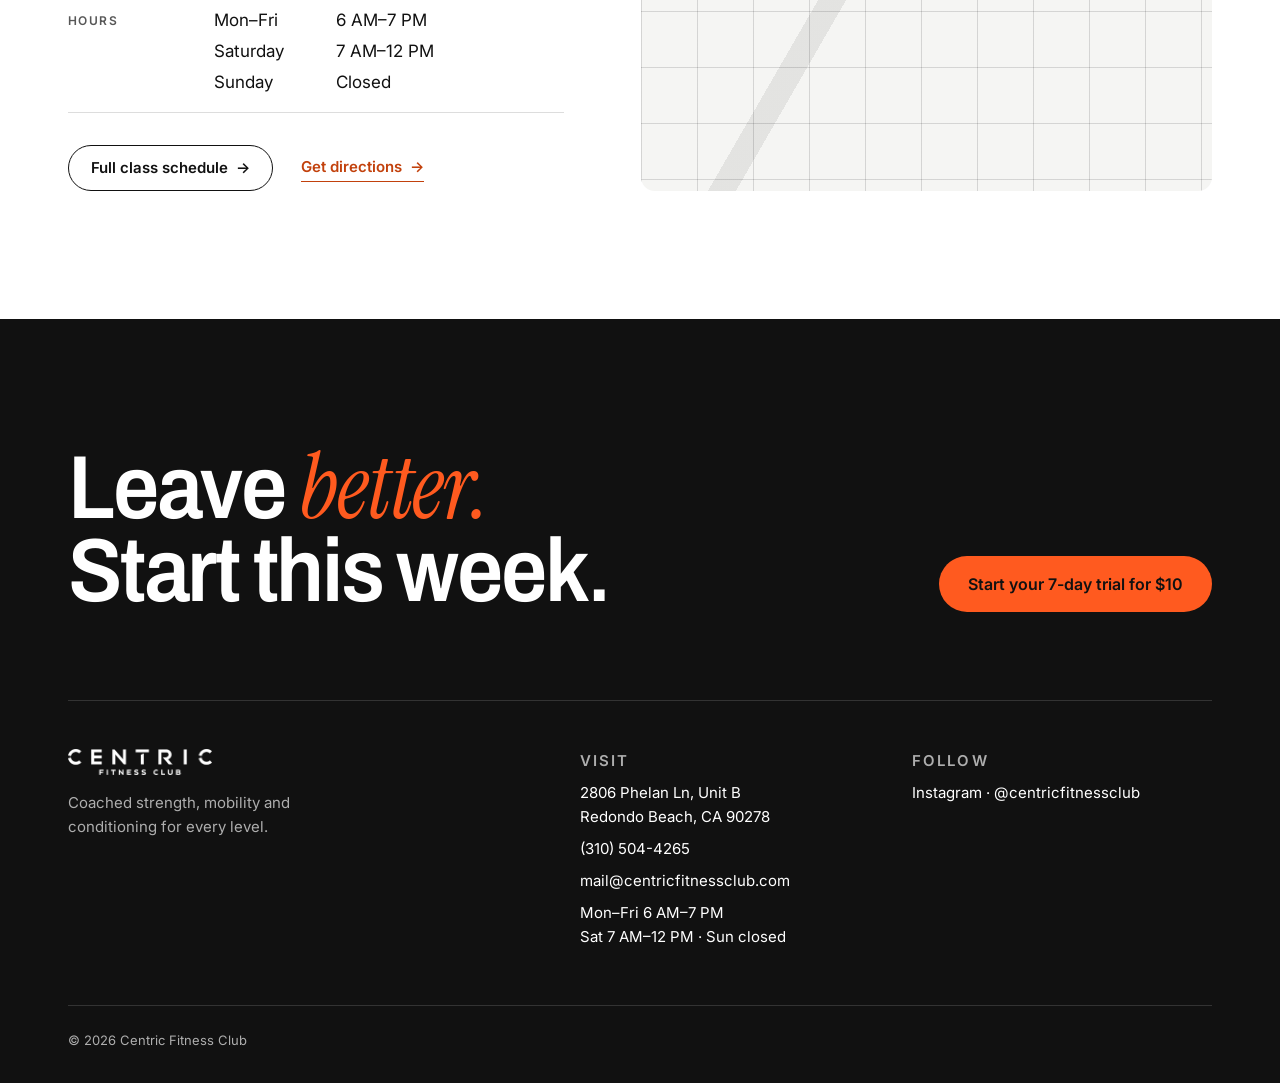
==== commit 92efe6c3: "Add Memberships page and point the menu to it Co-Authored-By: Claude Opus 5.5 <noreply@anthropic.com" ====
--- a/index.html
+++ b/index.html
@@ -32,7 +32,7 @@
         <li><a href="index.html" aria-current="page">Home</a></li>
         <li><a href="about.html">About</a></li>
         <li><a href="schedule.html">Schedule</a></li>
-        <li><a href="#pricing">Memberships</a></li>
+        <li><a href="memberships.html">Memberships</a></li>
         <li><a href="faq.html">FAQ</a></li>
         <li><a href="contact.html">Contact</a></li>
       </ul>
@@ -48,7 +48,7 @@
       <li><a href="index.html" aria-current="page">Home</a></li>
       <li><a href="about.html">About</a></li>
         <li><a href="schedule.html">Schedule</a></li>
-        <li><a href="#pricing">Memberships</a></li>
+        <li><a href="memberships.html">Memberships</a></li>
       <li><a href="faq.html">FAQ</a></li>
       <li><a href="contact.html">Contact</a></li>
     </ul>
--- a/css/styles.css
+++ b/css/styles.css
@@ -720,3 +720,4 @@
 .about-row__body p { font-size: clamp(17px, 1.4vw, 19px); line-height: 1.7; color: #3a3a3a; max-width: 56ch; }
 .about-row__body .btn { margin-top: 8px; }
 @media (max-width: 720px) { .about-row__inner { grid-template-columns: 1fr; gap: 8px; } .about-row__body { padding-top: 12px; } }
+.section--off .pricing__head { margin-bottom: 40px; }
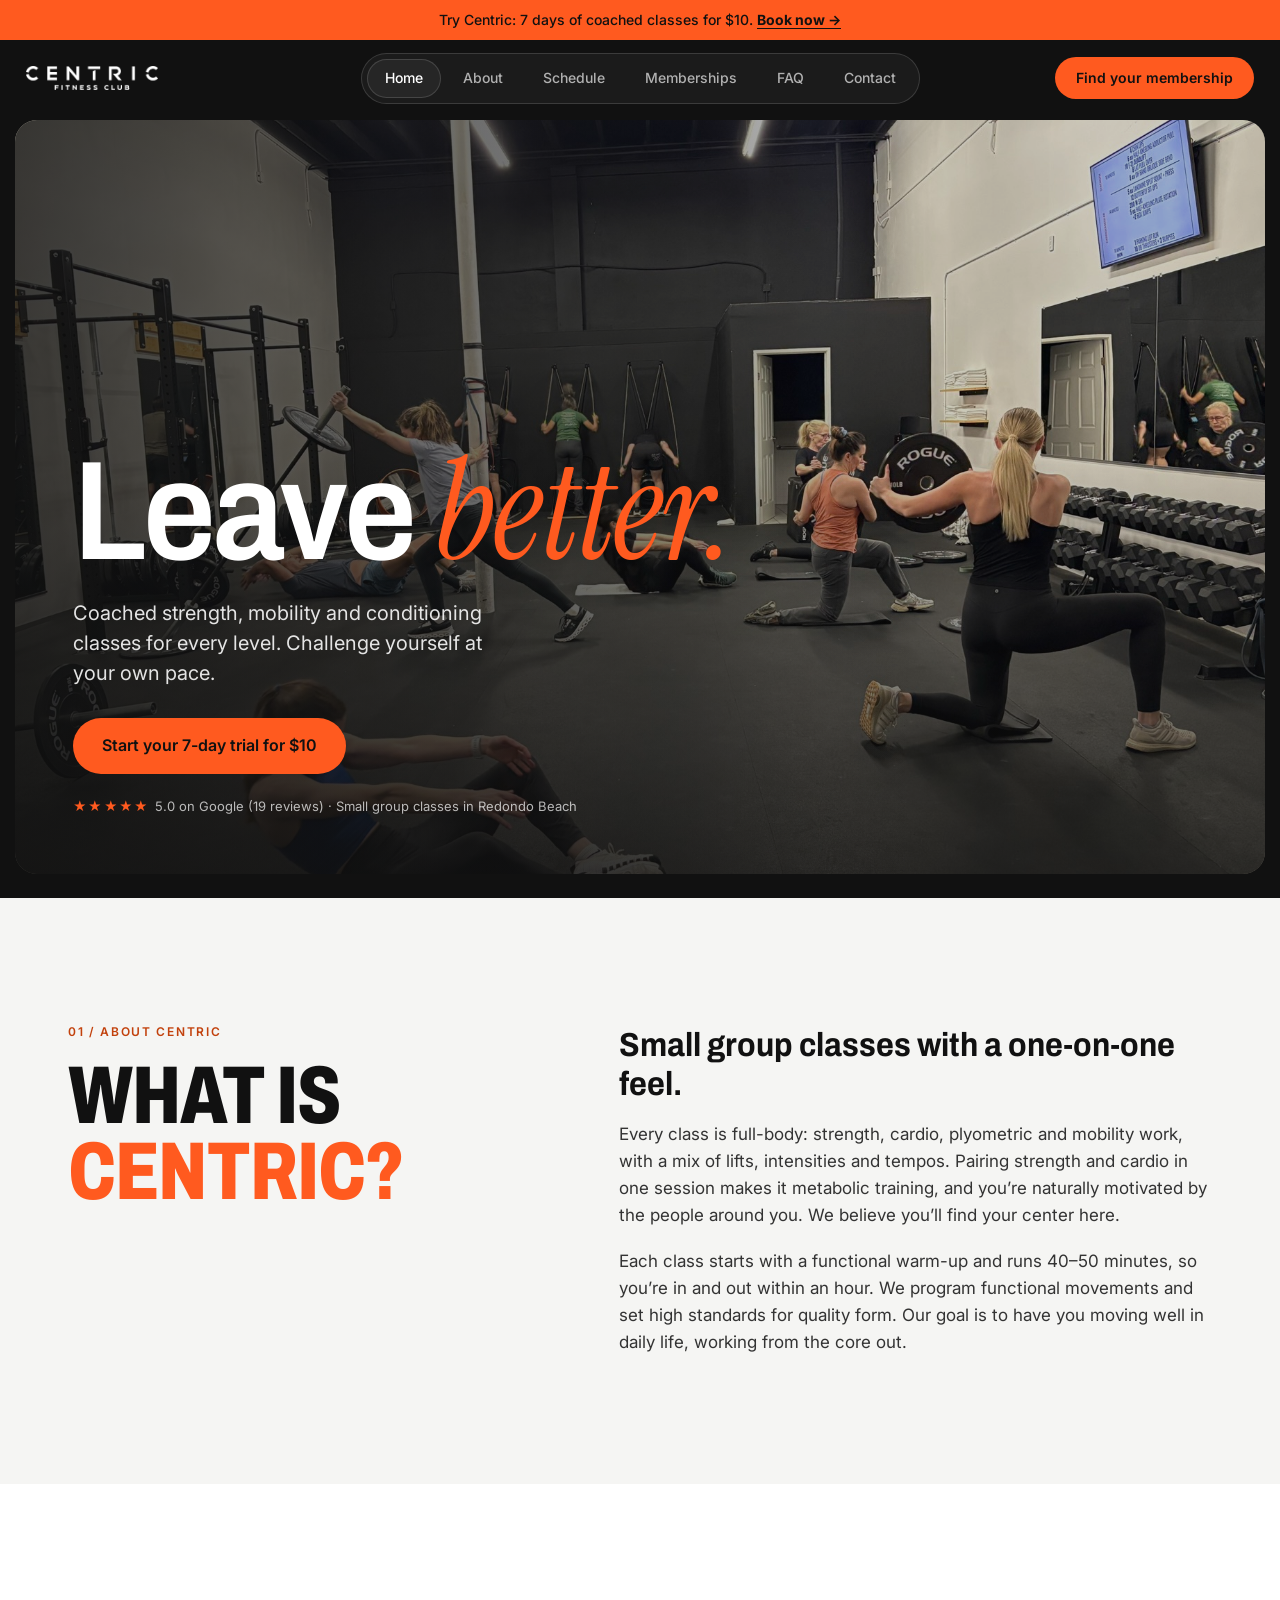
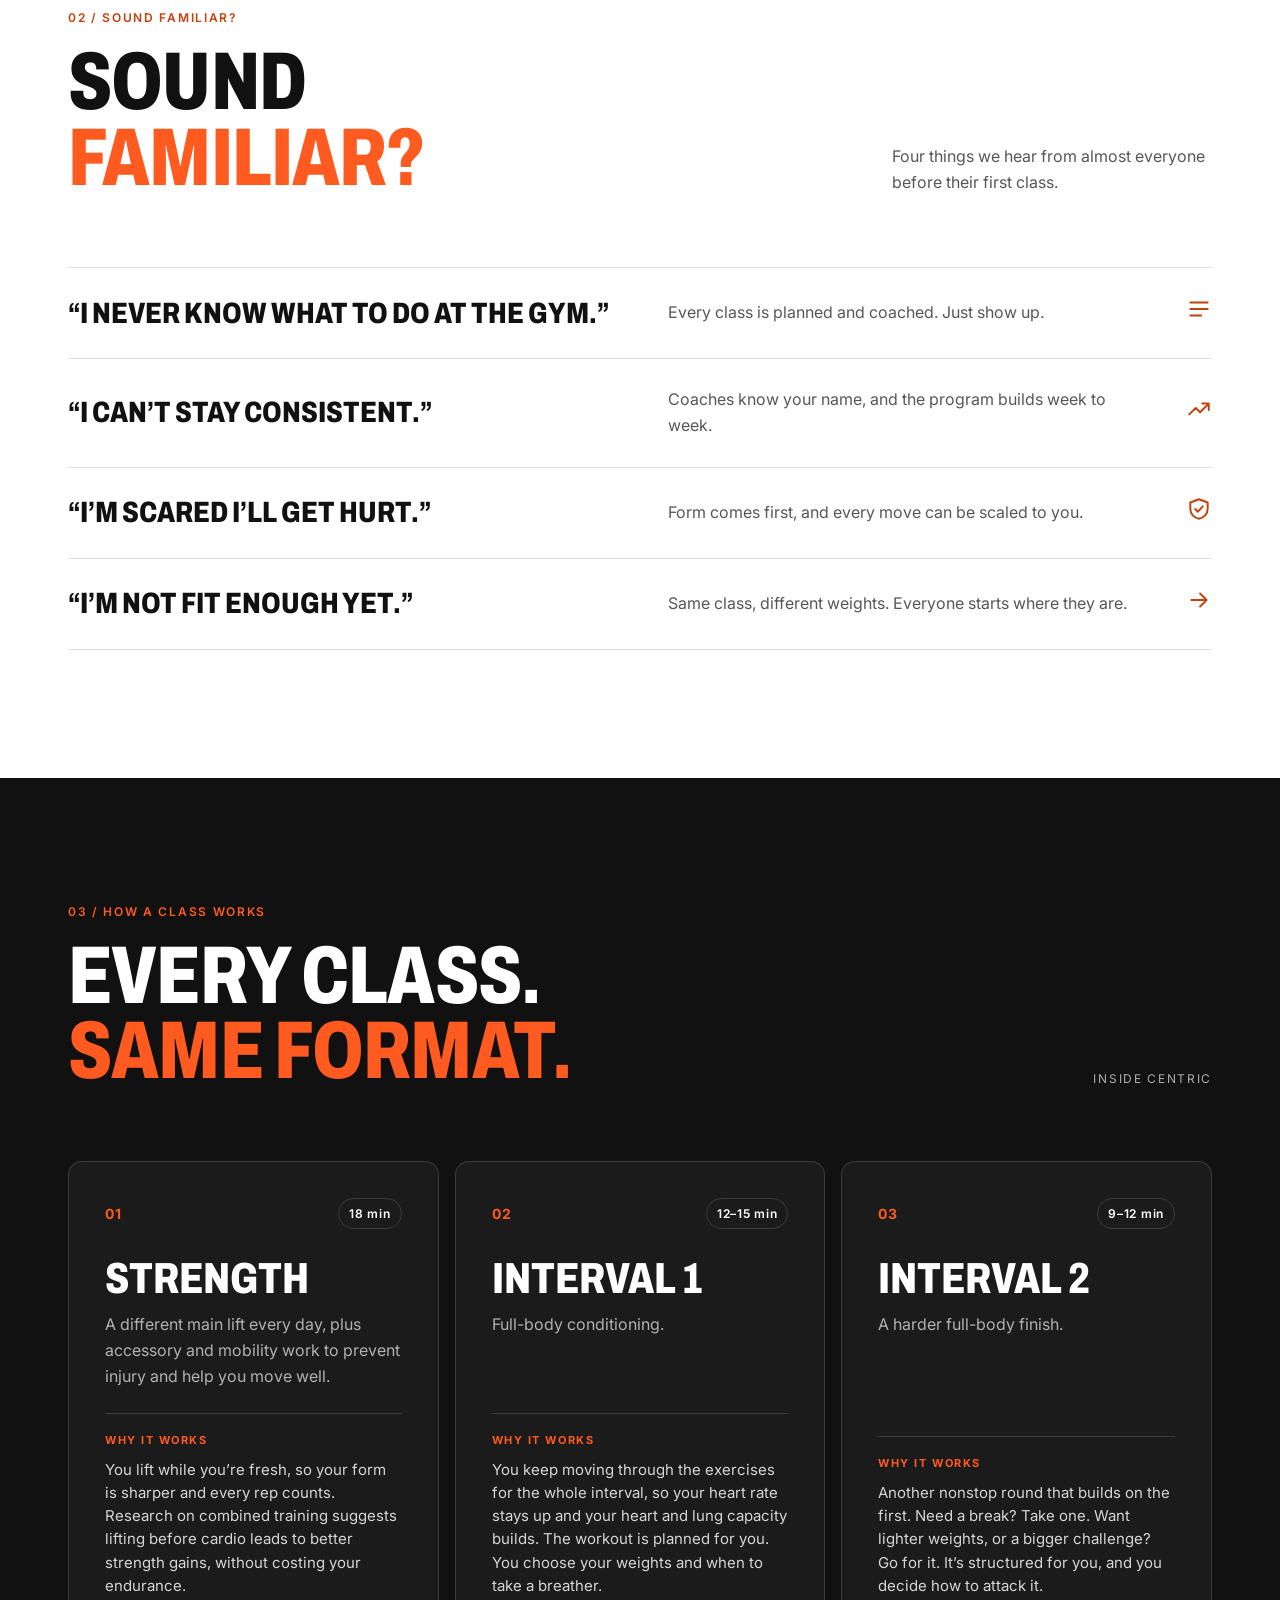
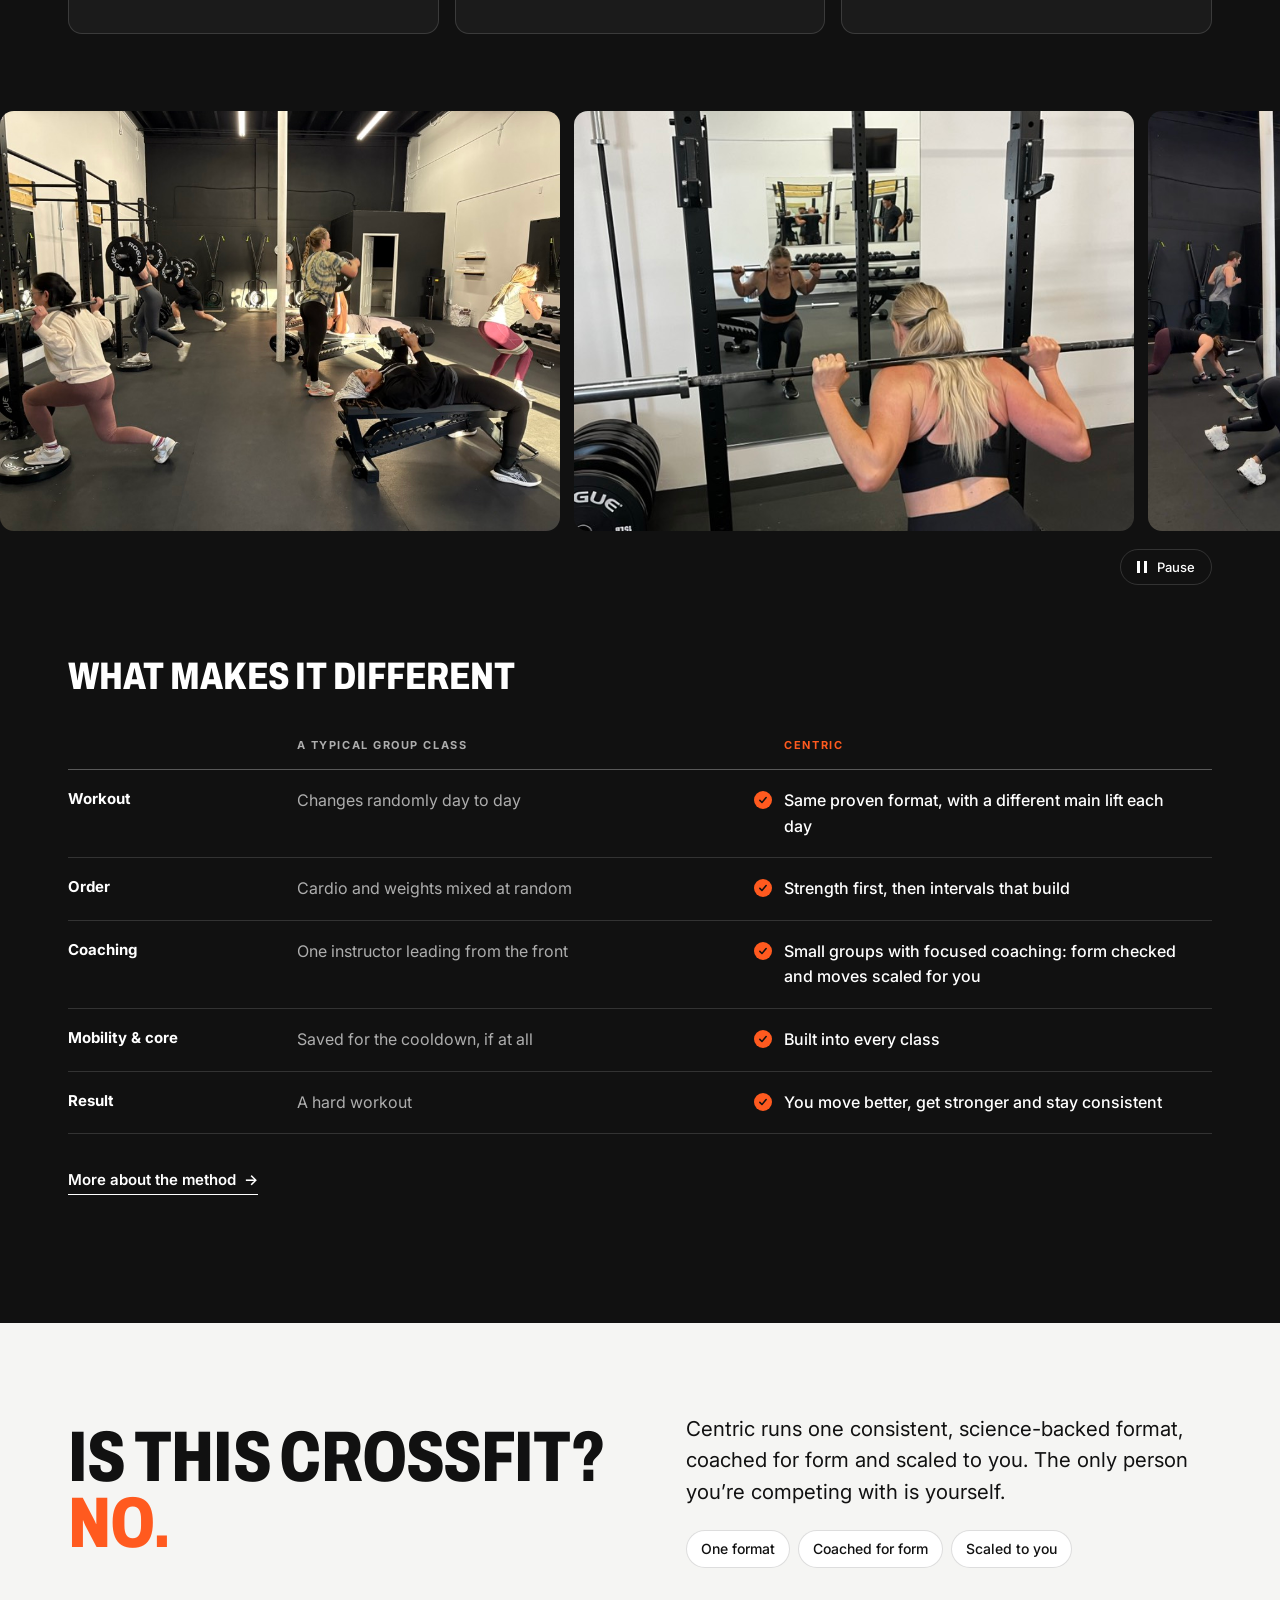
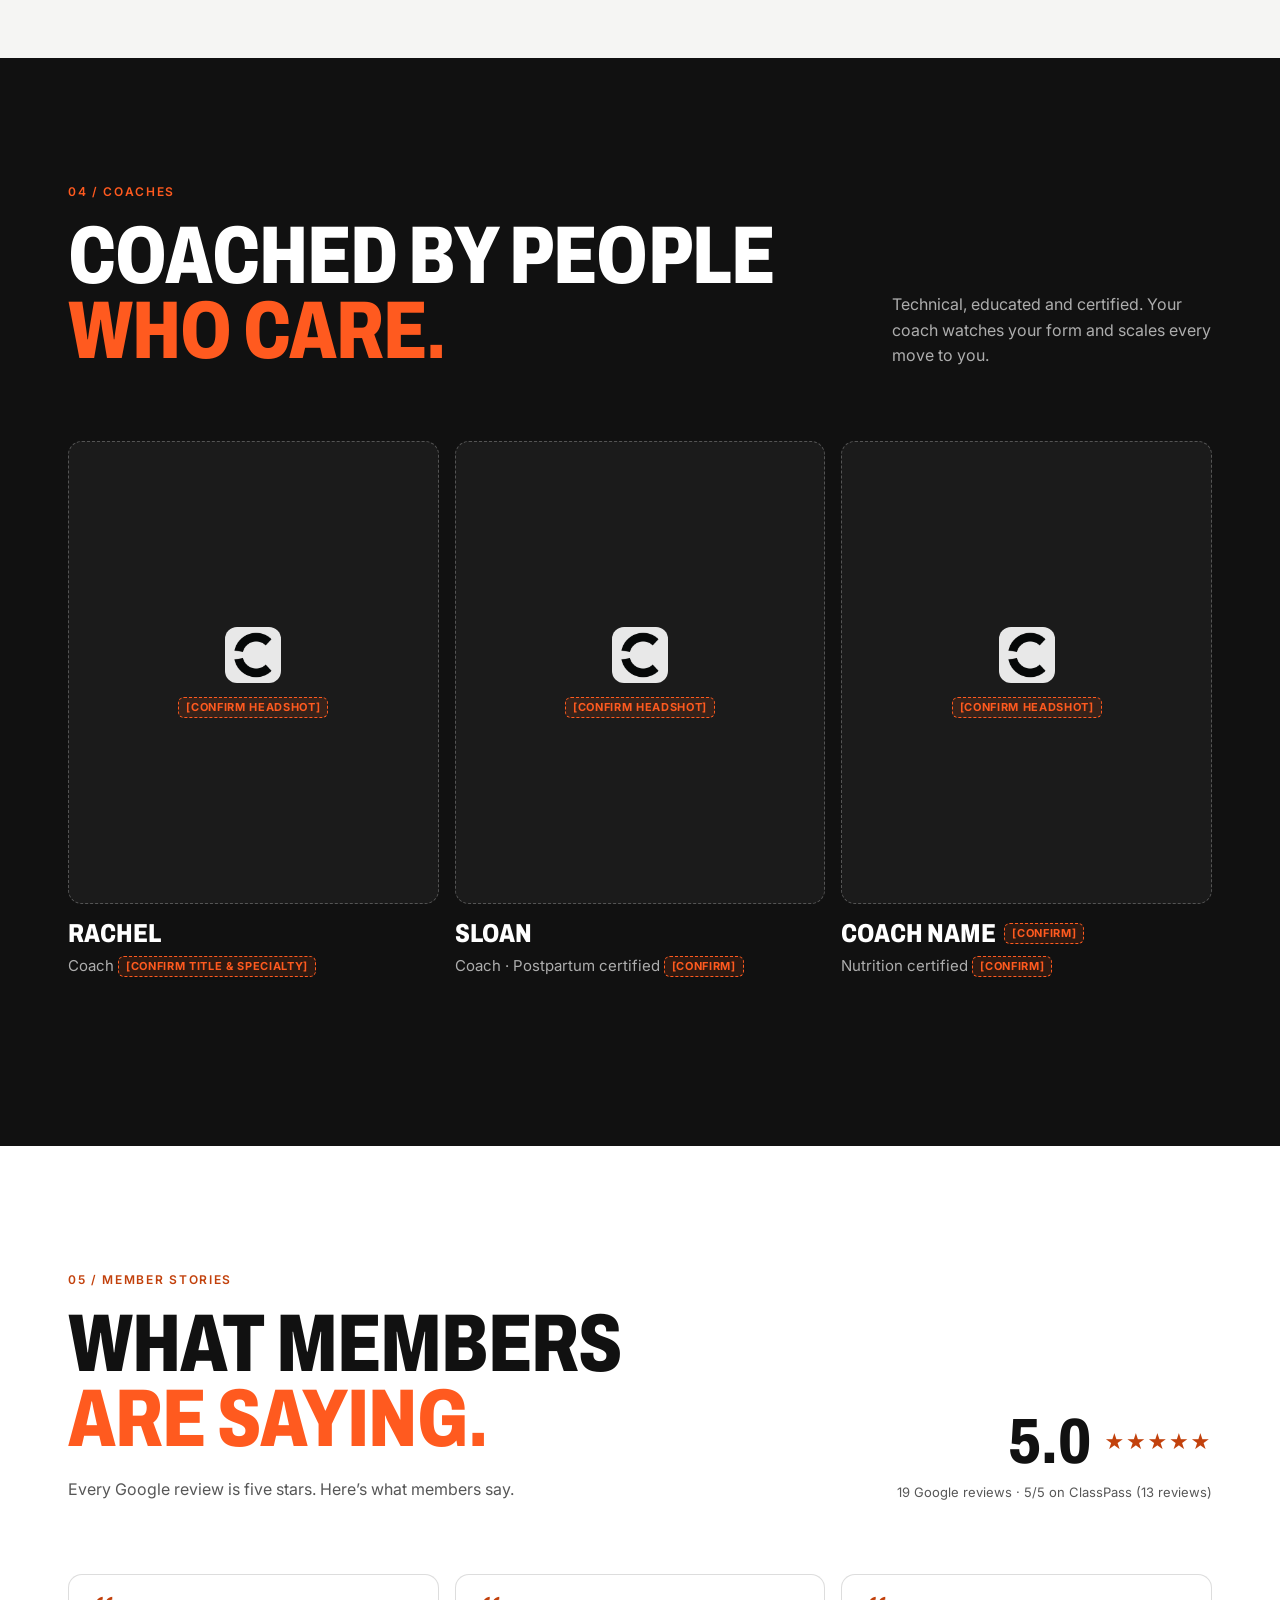
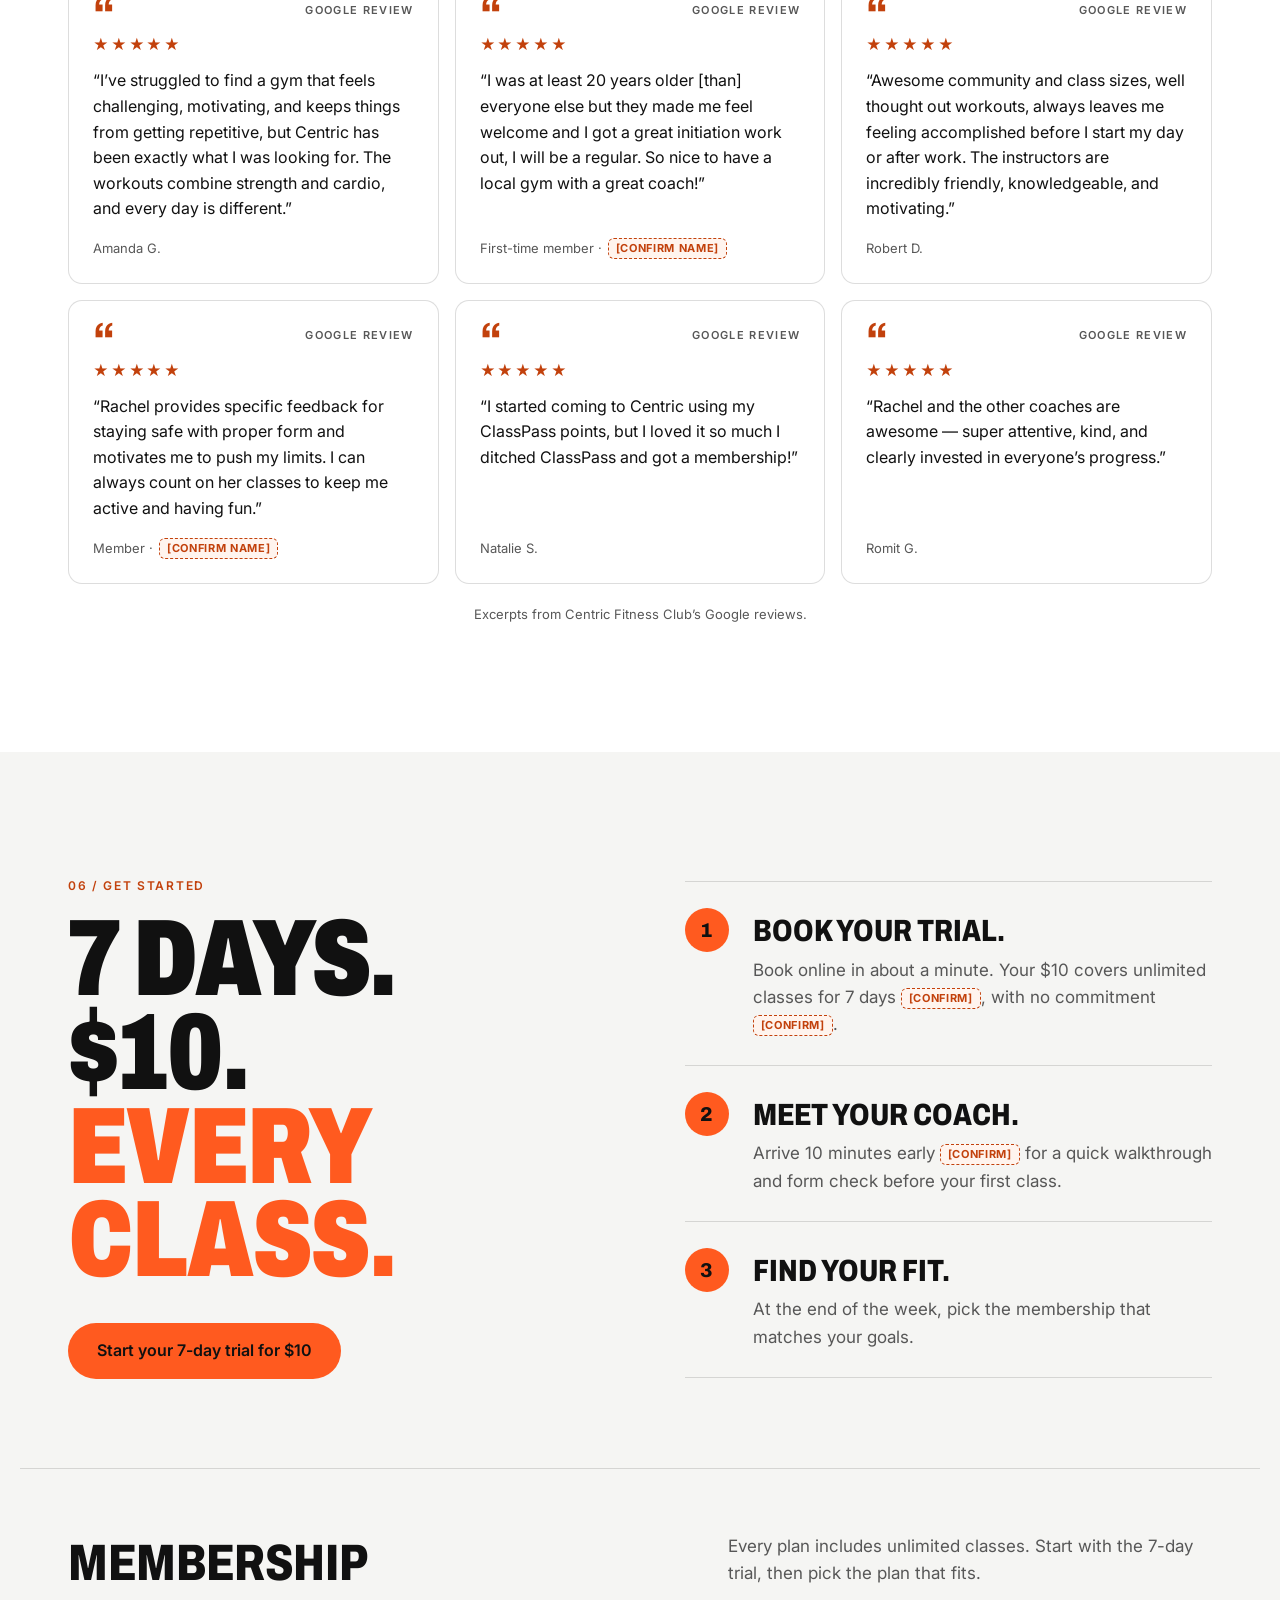
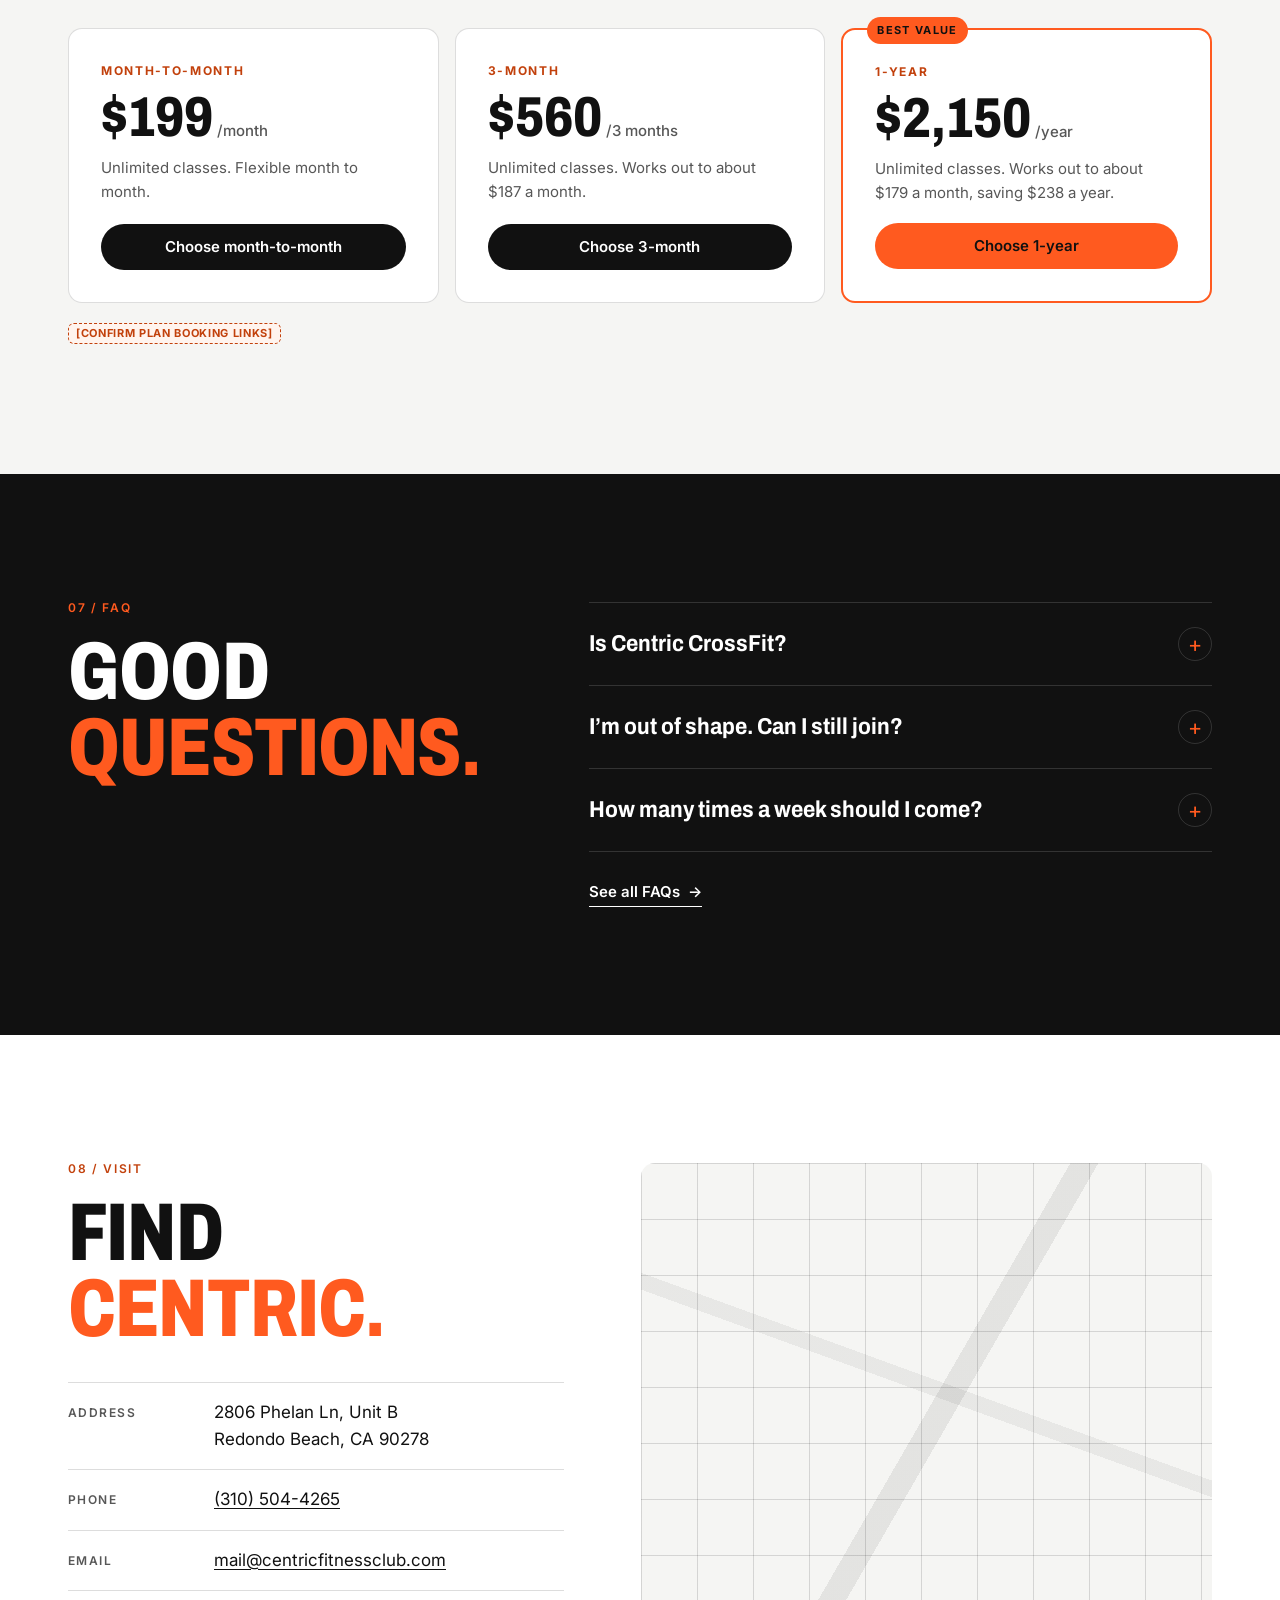
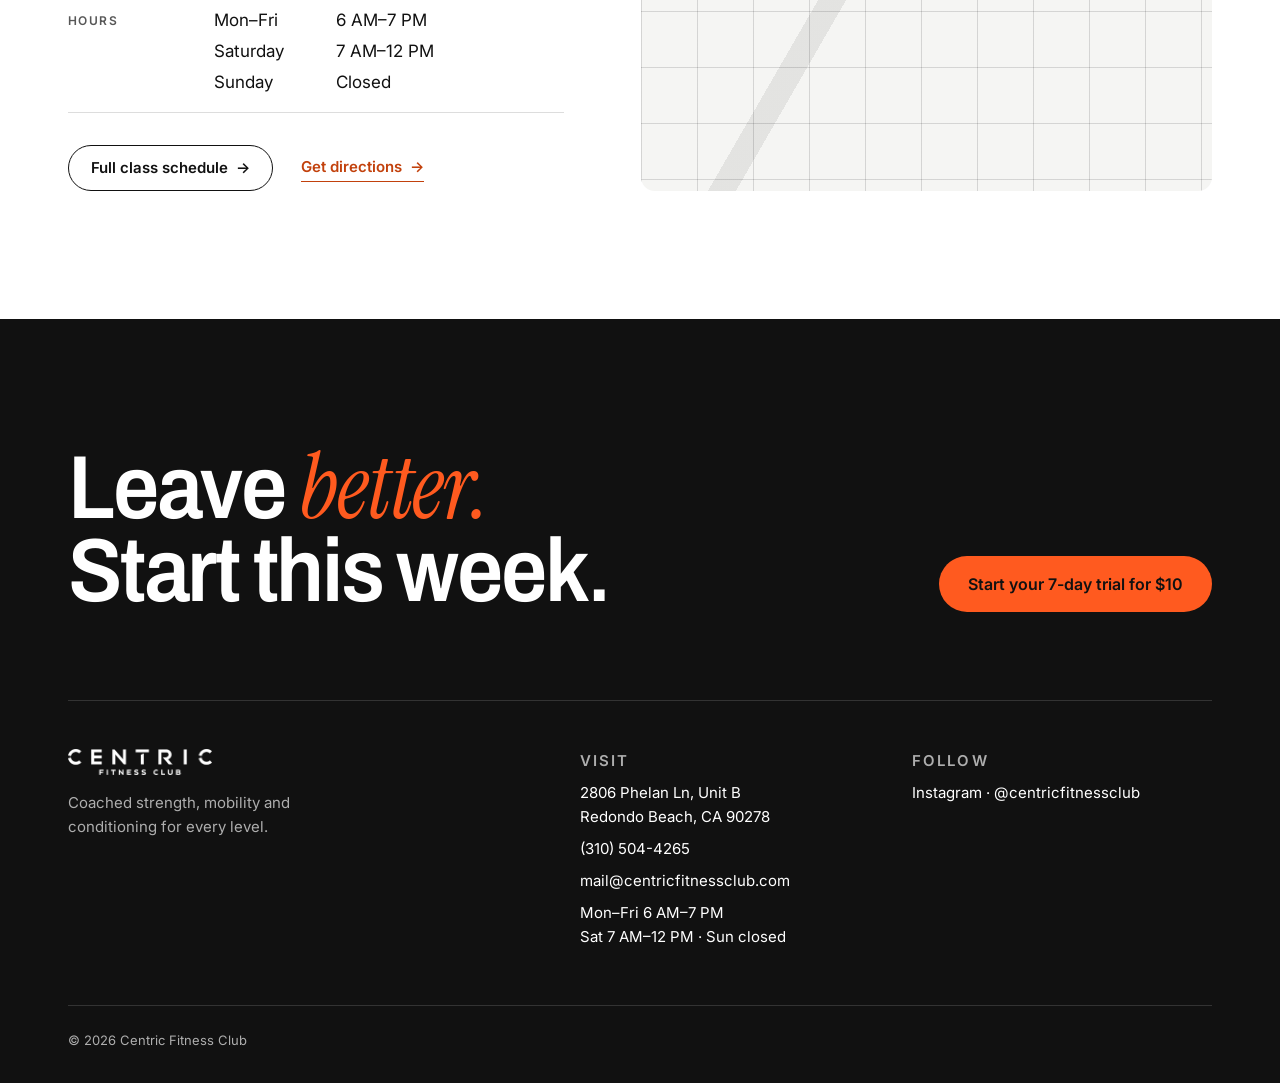
==== commit c6b9f79c: "Header button: Find your membership Co-Authored-By: Claude Opus 5.5 <noreply@anthropic.com>" ====
--- a/index.html
+++ b/index.html
@@ -37,7 +37,7 @@
         <li><a href="contact.html">Contact</a></li>
       </ul>
     </nav>
-    <a class="btn btn--primary header__cta" href="#book" data-book>Sign up</a>
+    <a class="btn btn--primary header__cta" href="memberships.html">Find your membership</a>
     <button class="menu-btn" type="button" aria-expanded="false" aria-controls="mobile-menu" data-menu-btn>
       <span class="menu-btn__label">Menu</span>
       <span class="menu-btn__icon" aria-hidden="true"><span></span><span></span></span>
--- a/css/styles.css
+++ b/css/styles.css
@@ -721,3 +721,98 @@
 .about-row__body .btn { margin-top: 8px; }
 @media (max-width: 720px) { .about-row__inner { grid-template-columns: 1fr; gap: 8px; } .about-row__body { padding-top: 12px; } }
 .section--off .pricing__head { margin-bottom: 40px; }
+
+/* FAQ page */
+.faq-page { display: grid; gap: clamp(48px, 6vw, 80px); }
+.faq-group { display: grid; grid-template-columns: 1fr 2fr; gap: clamp(24px, 5vw, 80px); align-items: start; }
+.faq-group__title { font: 800 clamp(28px, 3vw, 40px)/1 var(--font-display); font-stretch: 78%; text-transform: uppercase; position: sticky; top: calc(var(--header-h) + 24px); }
+.faq--light { border-top-color: var(--line-light); }
+.faq--light details { border-bottom-color: var(--line-light); }
+.faq--light summary { color: var(--color-black); }
+.faq--light summary:hover, .faq--light details[open] summary { color: var(--color-orange-deep); }
+.faq--light summary::after { border-color: var(--line-light); color: var(--color-orange-deep); }
+.faq--light details[open] summary::after { background: var(--color-orange); border-color: var(--color-orange); color: var(--color-black); }
+.faq--light .faq__body p { color: #3a3a3a; }
+.faq__body a, .center-block__text a { color: var(--color-orange-deep); font-weight: 600; text-underline-offset: 3px; }
+.center-block--off { background: var(--color-off-white); }
+@media (max-width: 720px) {
+  .faq-group { grid-template-columns: 1fr; gap: 12px; }
+  .faq-group__title { position: static; }
+}
+
+/* Contact page */
+.contact { position: relative; isolation: isolate; overflow: hidden; background: var(--color-black); color: var(--color-white); padding-block: clamp(72px, 9vw, 128px); }
+.contact__bg { position: absolute; inset: 0; width: 100%; height: 100%; object-fit: cover; z-index: -2; }
+.contact__shade { position: absolute; inset: 0; z-index: -1; background: linear-gradient(90deg, rgba(17,17,17,.86) 0%, rgba(17,17,17,.7) 50%, rgba(17,17,17,.55) 100%); }
+.contact__inner { display: grid; grid-template-columns: 1fr 1fr; column-gap: clamp(40px, 7vw, 112px); row-gap: clamp(32px, 4vw, 56px); align-items: start; }
+.contact__head { grid-column: 1 / -1; }
+.contact__title { font: 800 clamp(52px, 7.5vw, 112px)/.9 var(--font-display); font-stretch: 75%; text-transform: uppercase; }
+.contact__lead { margin-top: 0; font-size: clamp(20px, 2vw, 26px); line-height: 1.3; }
+.contact__text > p:not(.eyebrow):not(.contact__lead) { margin-top: 20px; color: rgba(255,255,255,.82); max-width: 48ch; }
+.contact__details { margin-top: 32px; border-top: 1px solid rgba(255,255,255,.18); }
+.contact__details li { display: grid; grid-template-columns: 80px 1fr; gap: 12px; padding: 12px 0; border-bottom: 1px solid rgba(255,255,255,.18); }
+.contact__details span { font-size: 11px; font-weight: 700; letter-spacing: .14em; text-transform: uppercase; color: var(--color-orange); padding-top: 4px; }
+.contact__details a { color: var(--color-white); text-decoration: none; }
+.contact__details a:hover { color: var(--color-orange); }
+
+.contact__form {
+  display: grid; gap: 14px;
+  padding: clamp(24px, 3.4vw, 48px);
+  border-radius: 24px;
+  background: rgba(255,255,255,.12); border: 1px solid rgba(255,255,255,.22);
+  backdrop-filter: blur(18px); -webkit-backdrop-filter: blur(18px);
+}
+.contact__form input, .contact__form textarea {
+  width: 100%; border: 0; outline: 0;
+  background: var(--color-off-white); color: var(--color-black);
+  font: 500 16px var(--font-body);
+  border-radius: 999px; padding: 18px 22px;
+}
+.contact__form textarea { border-radius: 20px; resize: vertical; min-height: 200px; margin-top: 10px; }
+.contact__form input::placeholder, .contact__form textarea::placeholder { color: #6b6b6b; }
+.contact__form input:focus-visible, .contact__form textarea:focus-visible { box-shadow: 0 0 0 3px var(--color-orange); }
+.contact__submit-row { display: flex; justify-content: space-between; align-items: center; gap: 12px; flex-wrap: wrap; margin-top: 12px; }
+.contact__submit {
+  margin-left: auto; display: inline-flex; align-items: center; gap: 14px;
+  background: none; border: 0; border-bottom: 2px solid var(--color-white); color: var(--color-white);
+  padding: 8px 2px; cursor: pointer;
+  font: 700 14px var(--font-body); letter-spacing: .16em; text-transform: uppercase;
+}
+.contact__submit:hover { color: var(--color-orange); border-color: var(--color-orange); }
+.contact__status { min-height: 1.4em; font-size: 14px; color: rgba(255,255,255,.85); }
+
+@media (max-width: 860px) {
+  .contact__inner { grid-template-columns: 1fr; }
+  .contact__shade { background: rgba(17,17,17,.78); }
+}
+.contact__form select {
+  width: 100%; border: 0; outline: 0; appearance: none; -webkit-appearance: none;
+  background: var(--color-off-white) url("data:image/svg+xml,%3Csvg xmlns='http://www.w3.org/2000/svg' viewBox='0 0 24 24'%3E%3Cpath d='M6 9l6 6 6-6' fill='none' stroke='%23111' stroke-width='2' stroke-linecap='round' stroke-linejoin='round'/%3E%3C/svg%3E") right 20px center / 18px no-repeat;
+  color: var(--color-black); font: 500 16px var(--font-body);
+  border-radius: 999px; padding: 18px 52px 18px 22px; cursor: pointer;
+}
+.contact__form select:invalid, .contact__form select:has(option[value=""]:checked) { color: #6b6b6b; }
+.contact__form select:focus-visible { box-shadow: 0 0 0 3px var(--color-orange); }
+.contact__form textarea { min-height: 150px; margin-top: 0; }
+.contact__optnote { margin-top: -2px; }
+/* Contact heading spans the full width, edge to edge */
+.contact__head { container-type: inline-size; }
+.contact__title { font-size: 10.2cqi; white-space: nowrap; line-height: .9; }
+.contact__head .eyebrow { margin-bottom: 14px; }
+@media (max-width: 720px) {
+  .contact__title { font-size: 15.5cqi; white-space: normal; }
+  .contact__title .accent { display: block; }
+}
+/* Wider, shorter contact form */
+@media (min-width: 861px) {
+  .contact__inner { grid-template-columns: 0.85fr 1.35fr; }
+  .contact__form { grid-template-columns: repeat(6, minmax(0, 1fr)); column-gap: 12px; row-gap: 12px; align-content: start; }
+  .contact__form > input { grid-column: span 2; }
+  .contact__form > select { grid-column: span 3; }
+  .contact__form > textarea, .contact__form > .contact__optnote,
+  .contact__form > .contact__submit-row, .contact__form > .contact__status { grid-column: 1 / -1; }
+  .contact__form select { padding-left: 18px; padding-right: 44px; background-position: right 16px center; }
+  .contact__form input { padding-left: 18px; padding-right: 18px; }
+}
+.contact__form input, .contact__form select { padding-top: 15px; padding-bottom: 15px; }
+.contact__form textarea { min-height: 110px; }
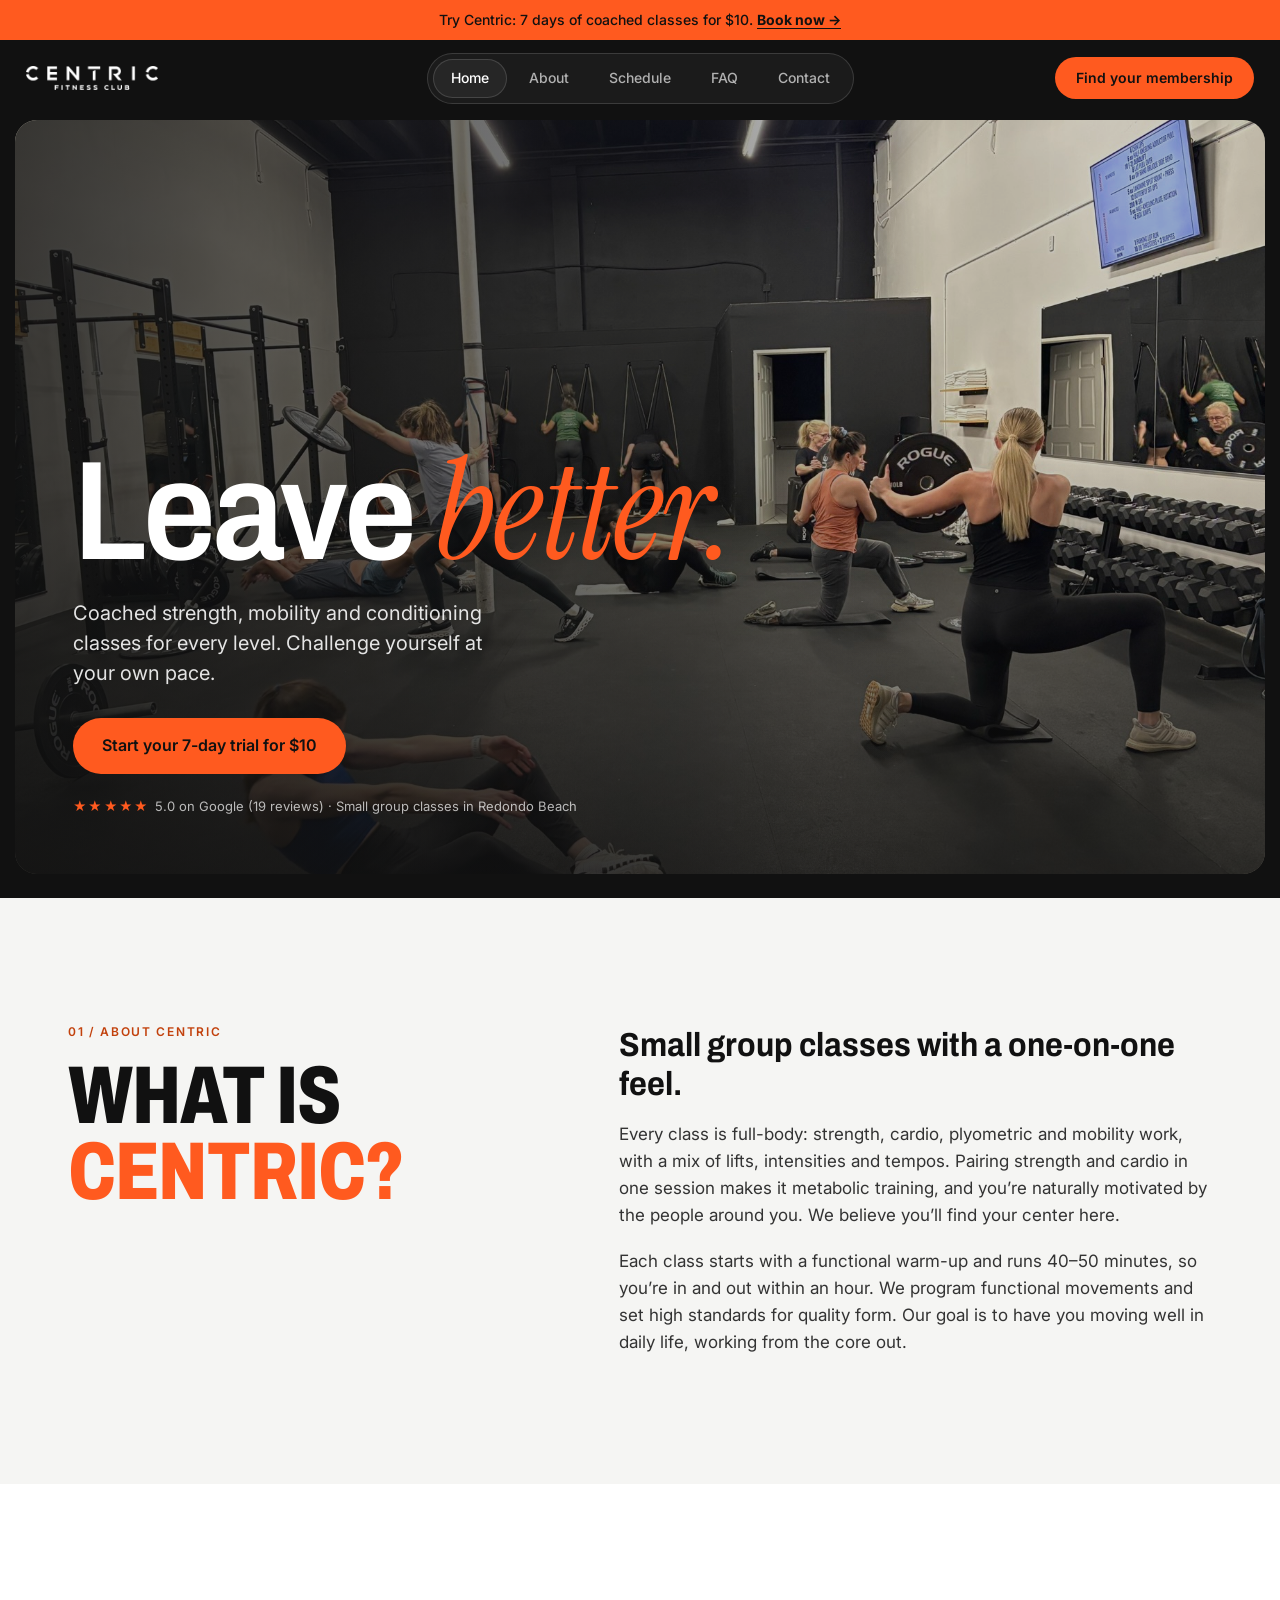
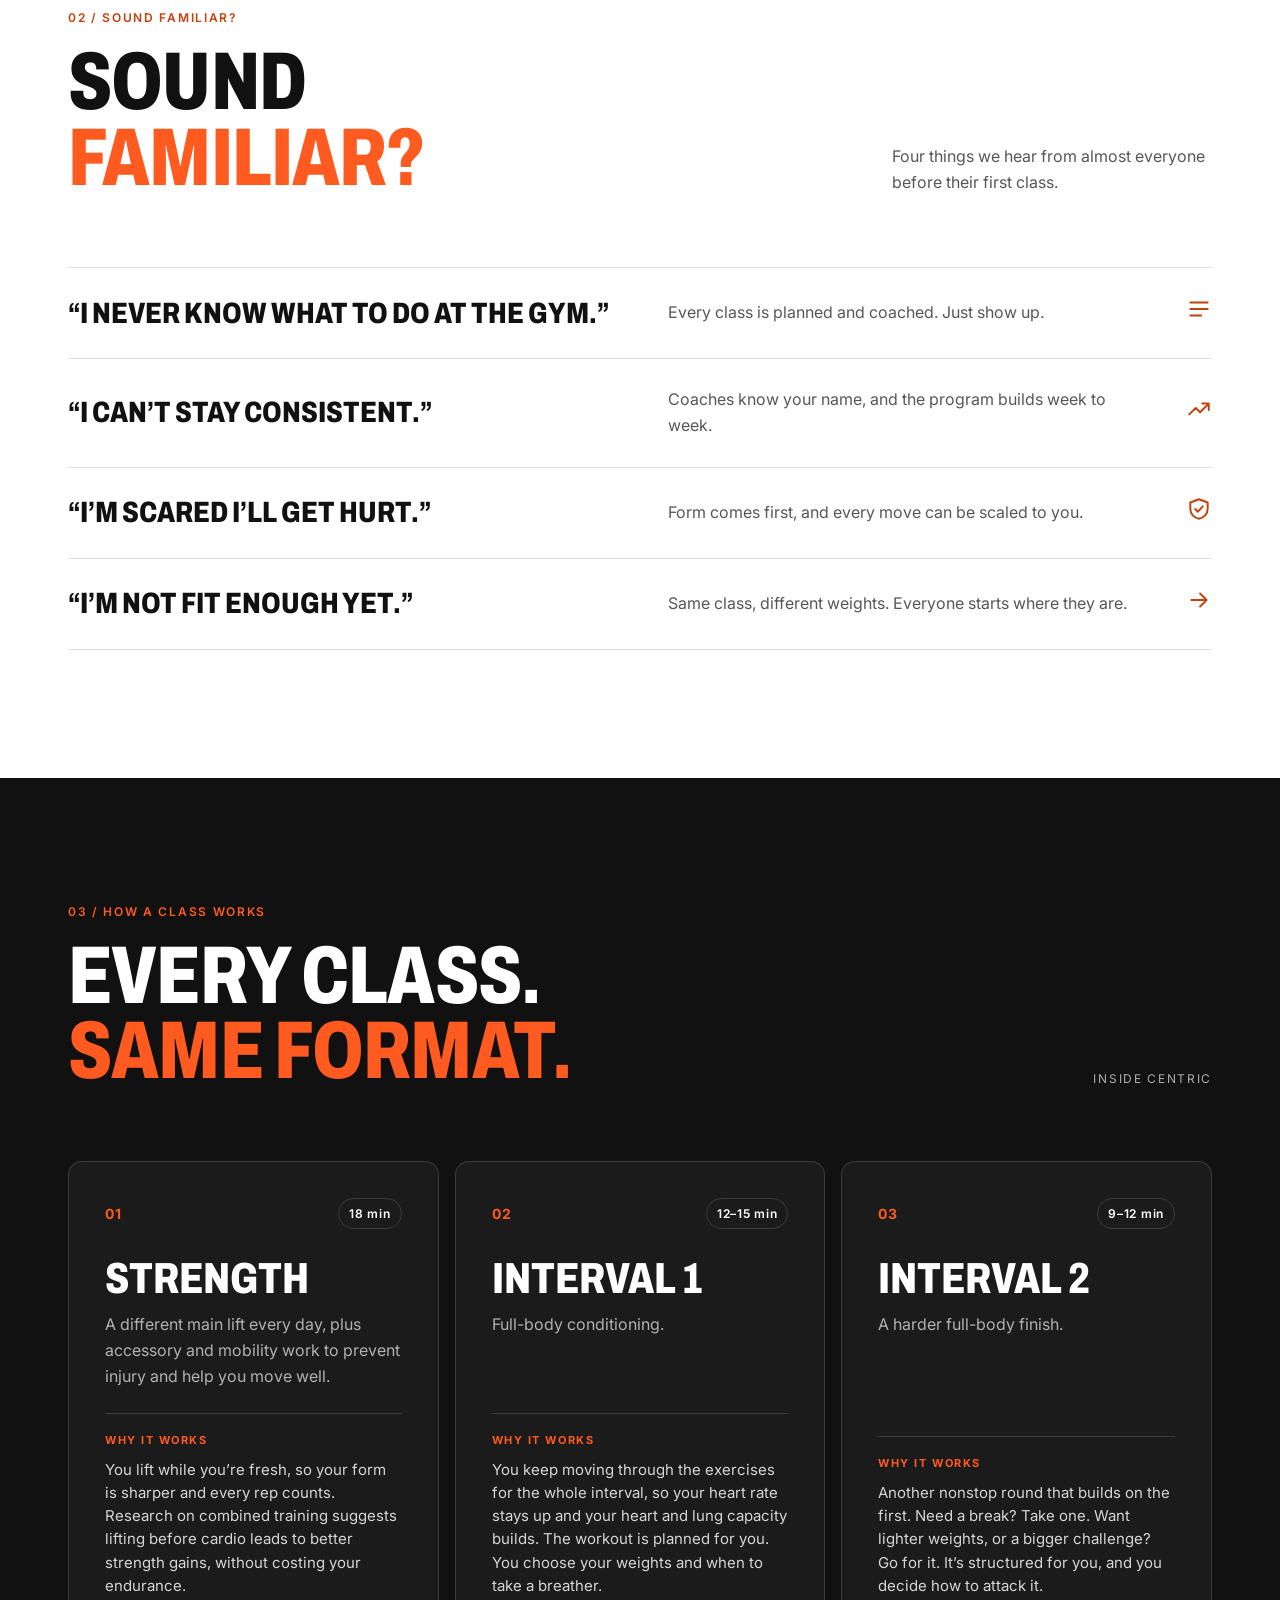
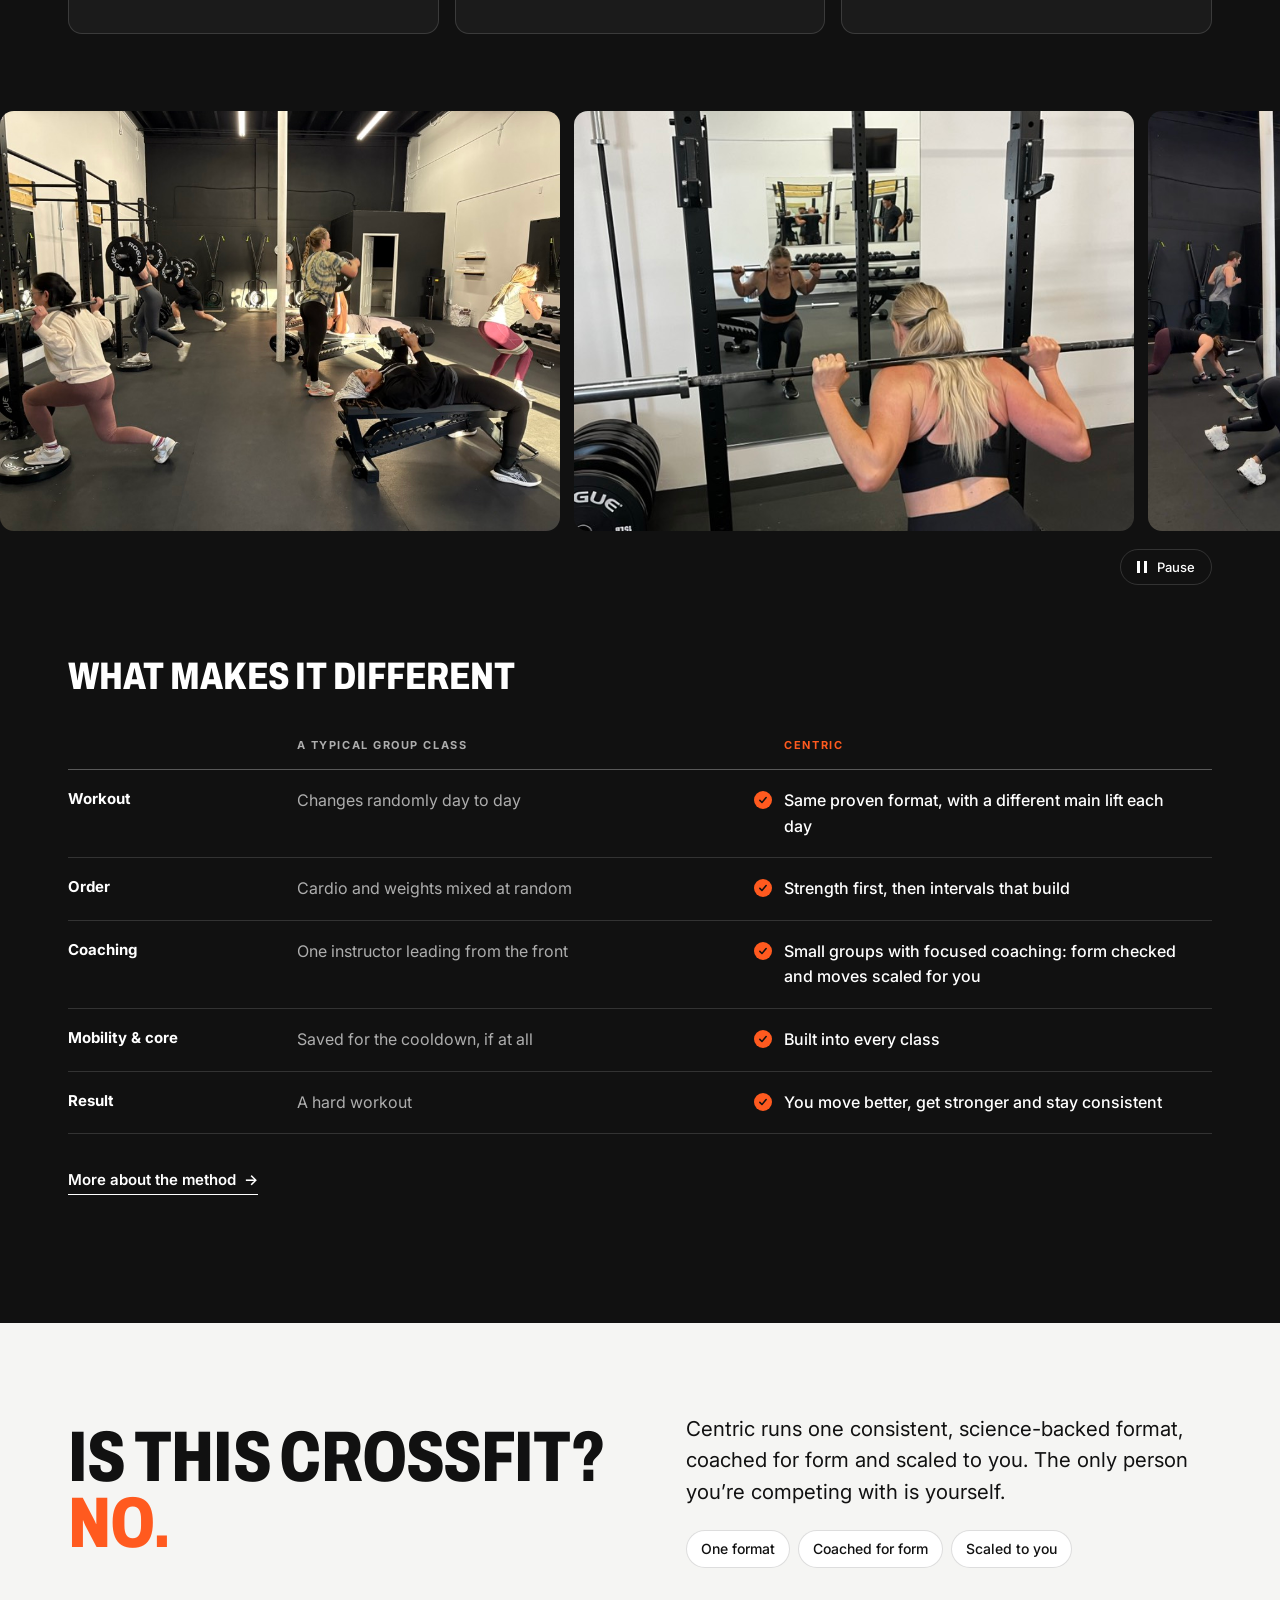
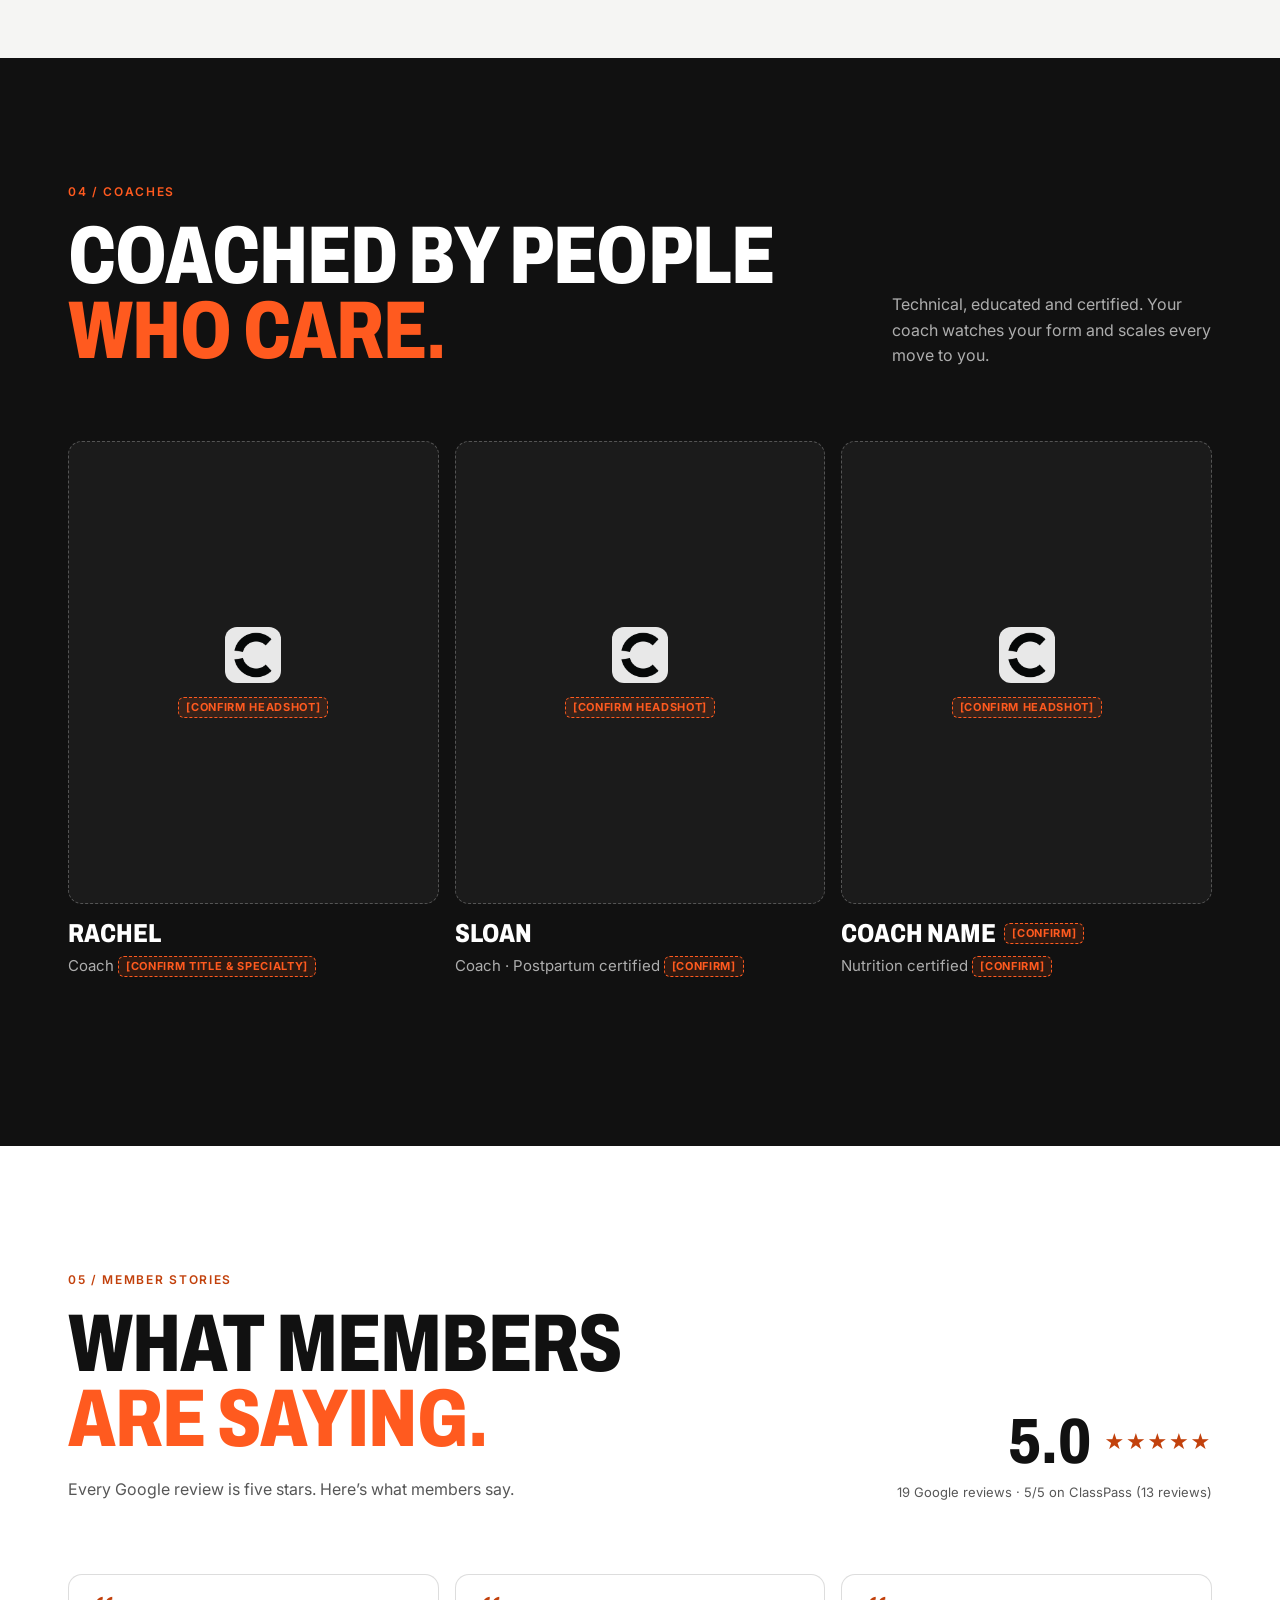
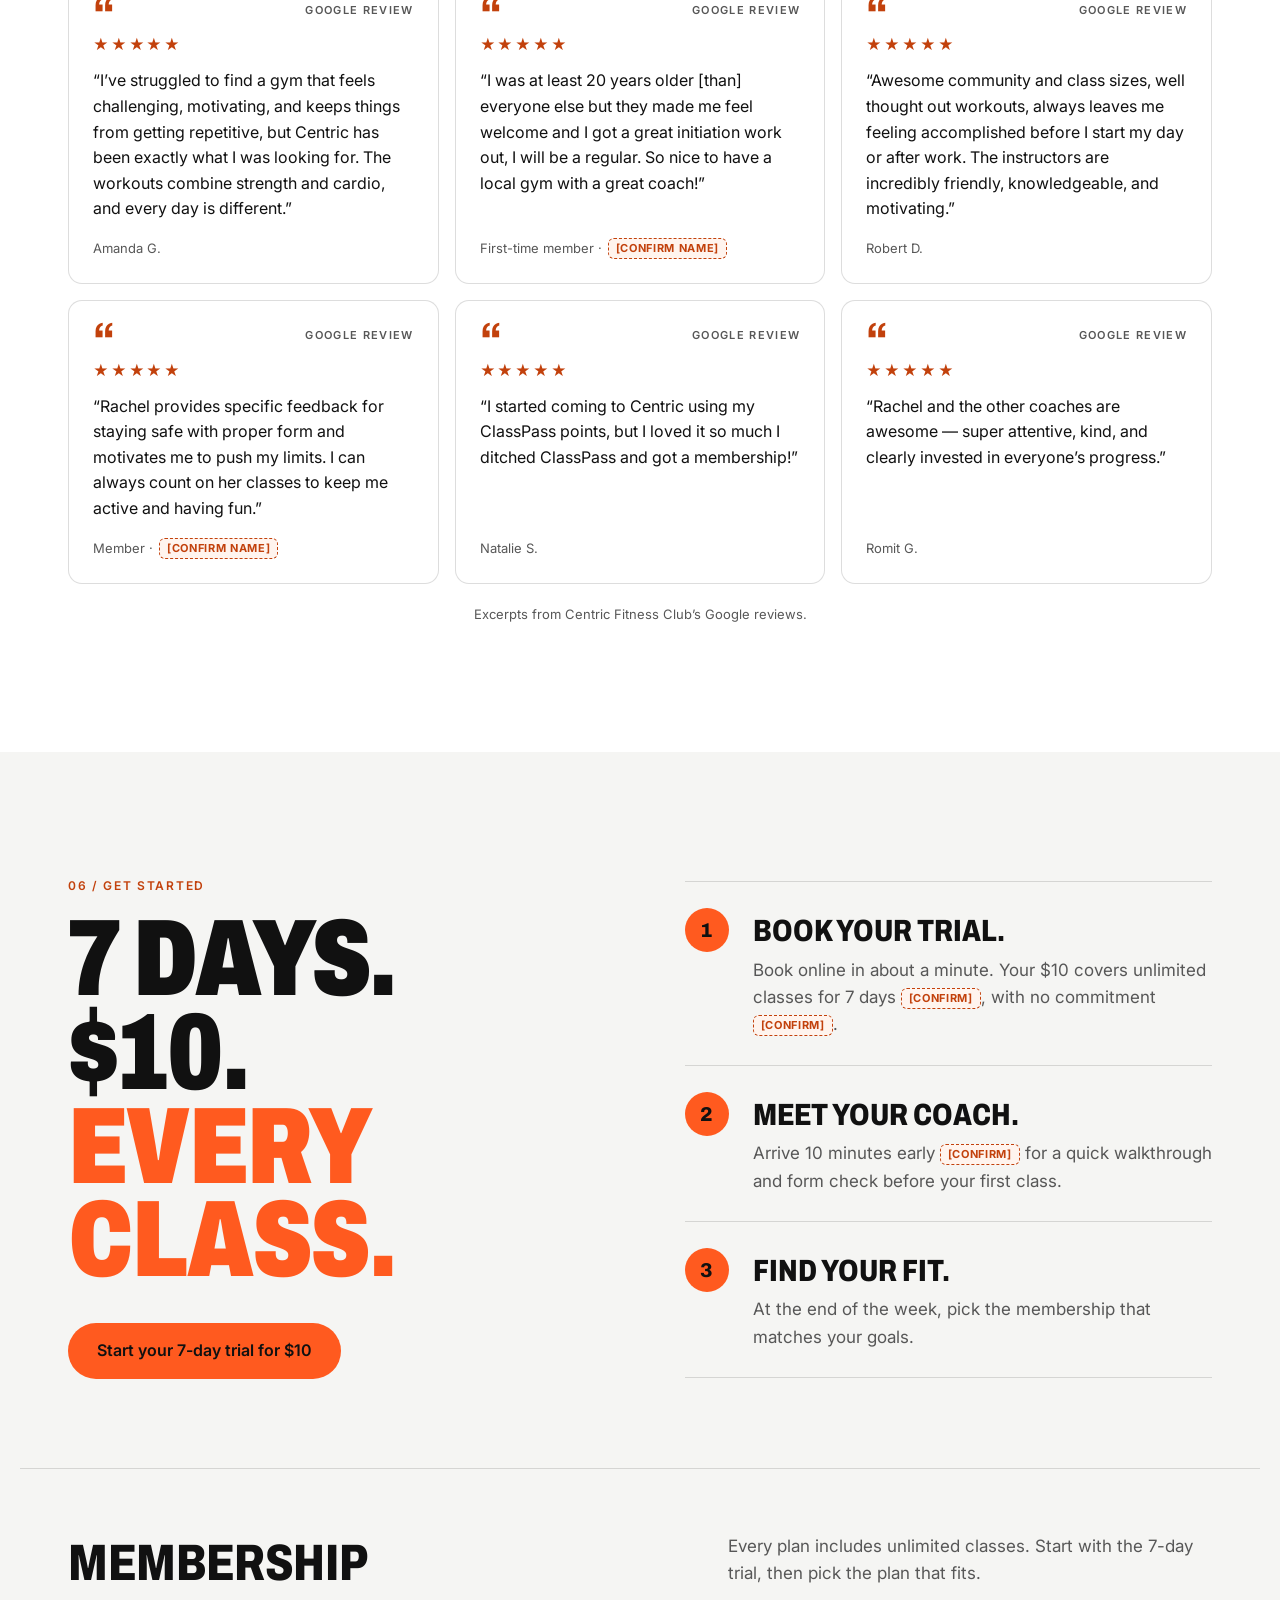
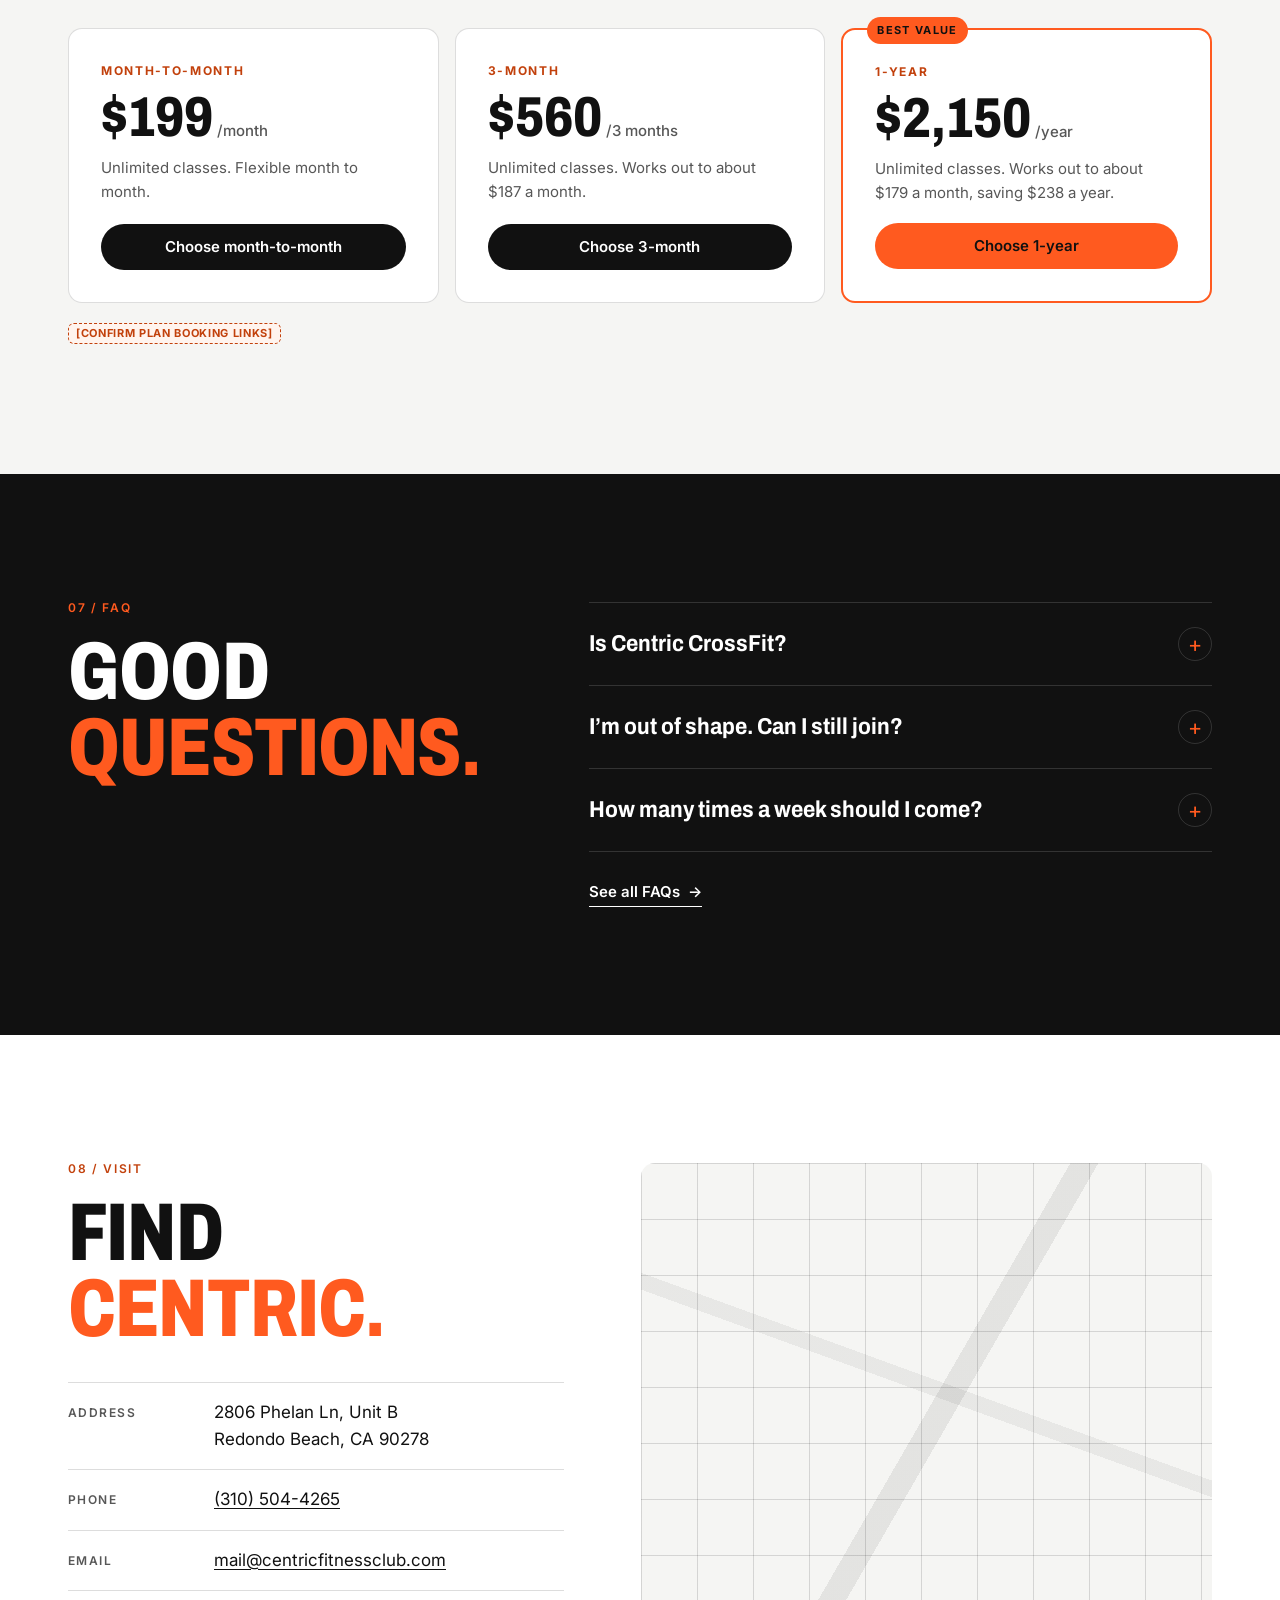
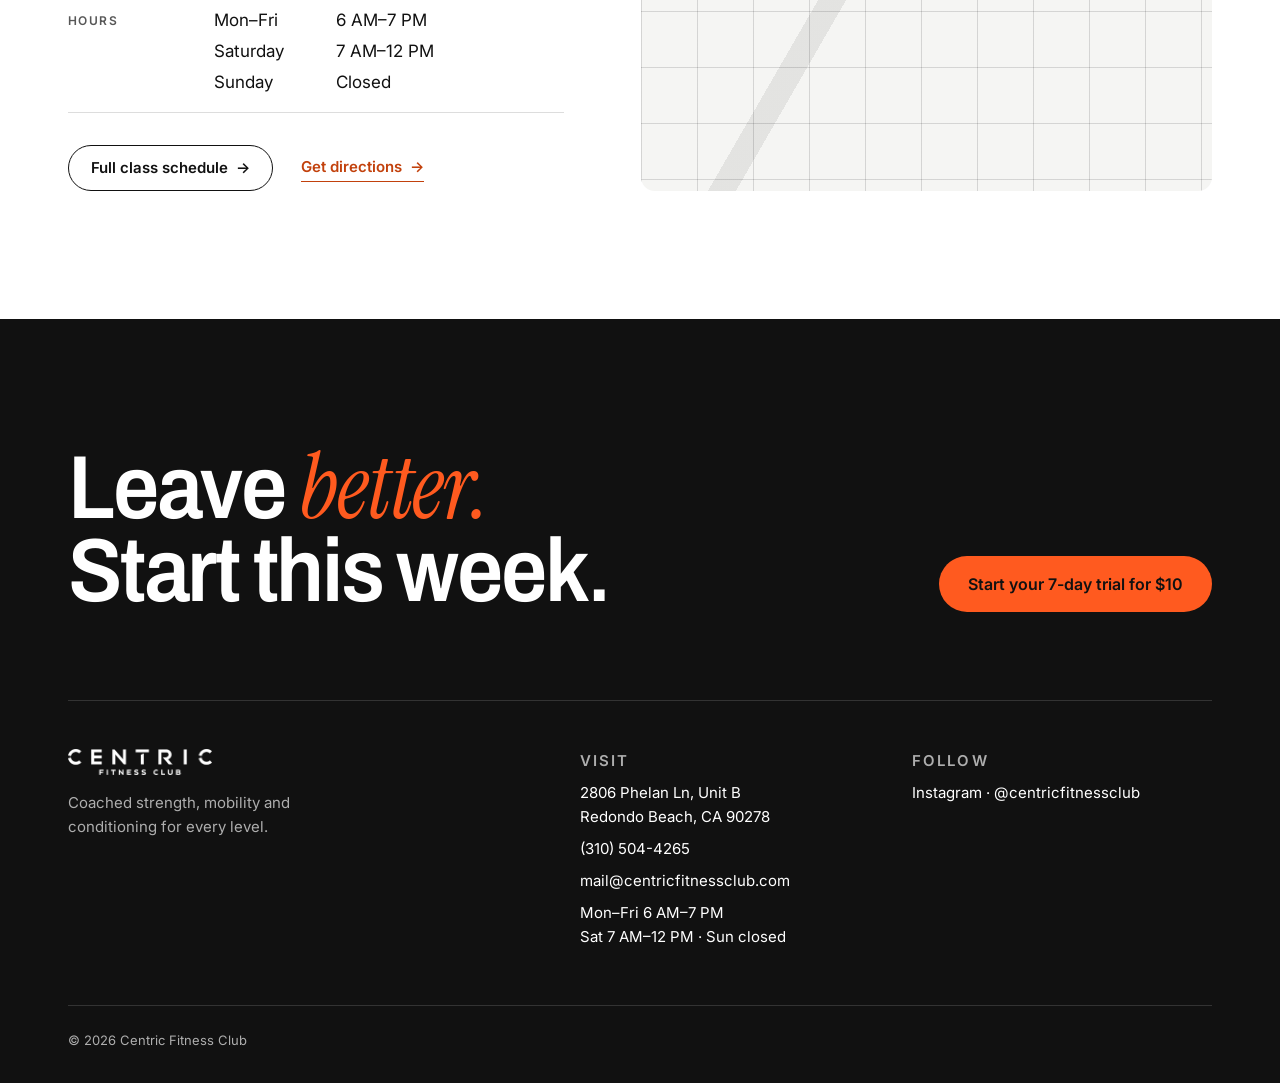
==== commit 1f569b1a: "Remove Memberships from the desktop menu (header button covers it) Co-Authored-By: Claude Opus 5.5 <" ====
--- a/index.html
+++ b/index.html
@@ -32,7 +32,6 @@
         <li><a href="index.html" aria-current="page">Home</a></li>
         <li><a href="about.html">About</a></li>
         <li><a href="schedule.html">Schedule</a></li>
-        <li><a href="memberships.html">Memberships</a></li>
         <li><a href="faq.html">FAQ</a></li>
         <li><a href="contact.html">Contact</a></li>
       </ul>
--- a/css/styles.css
+++ b/css/styles.css
@@ -537,7 +537,7 @@
   .map { min-height: 260px; }
   .faq__body p { padding-right: 0; }
 
-  .footer__cta .btn { width: 100%; }
+  .footer__cta .btn { width: auto; min-height: 48px; padding: 12px 22px; font-size: 15px; }
   .footer__grid { grid-template-columns: 1fr; gap: 28px; }
 
 }
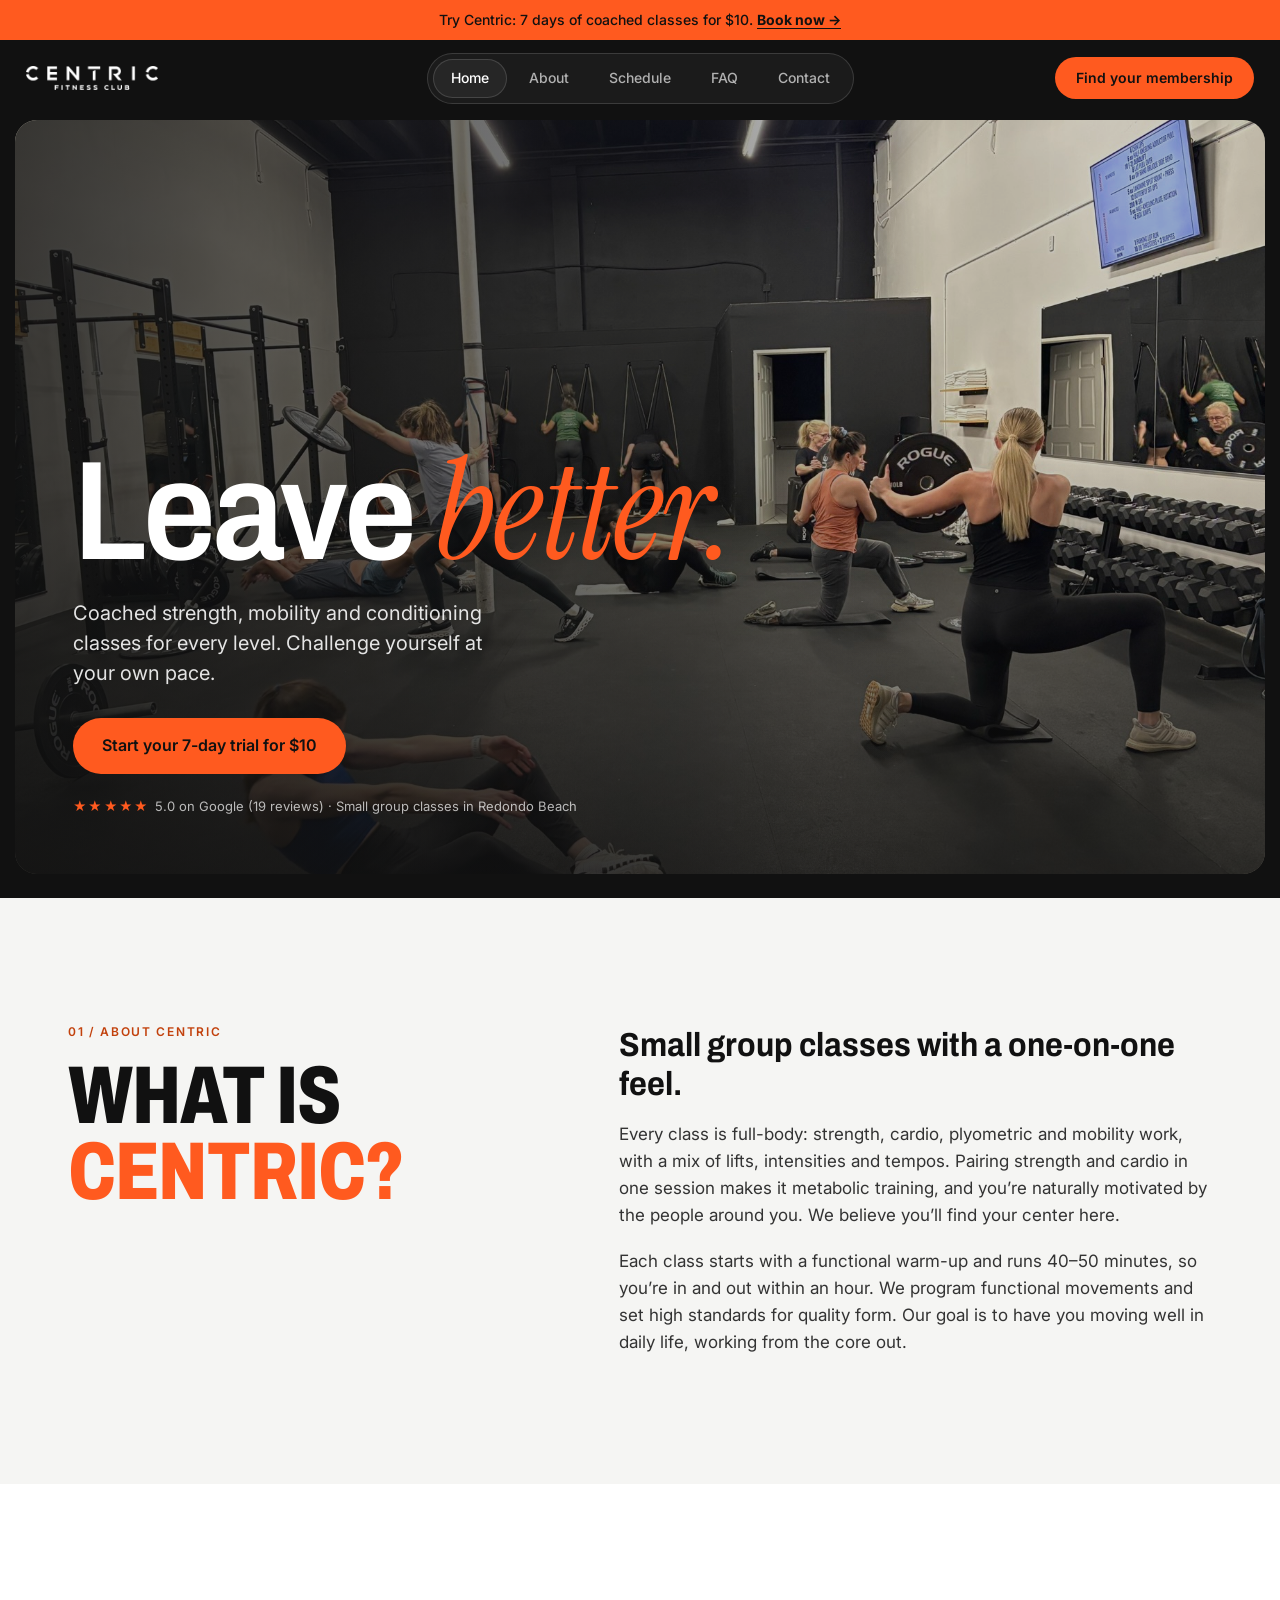
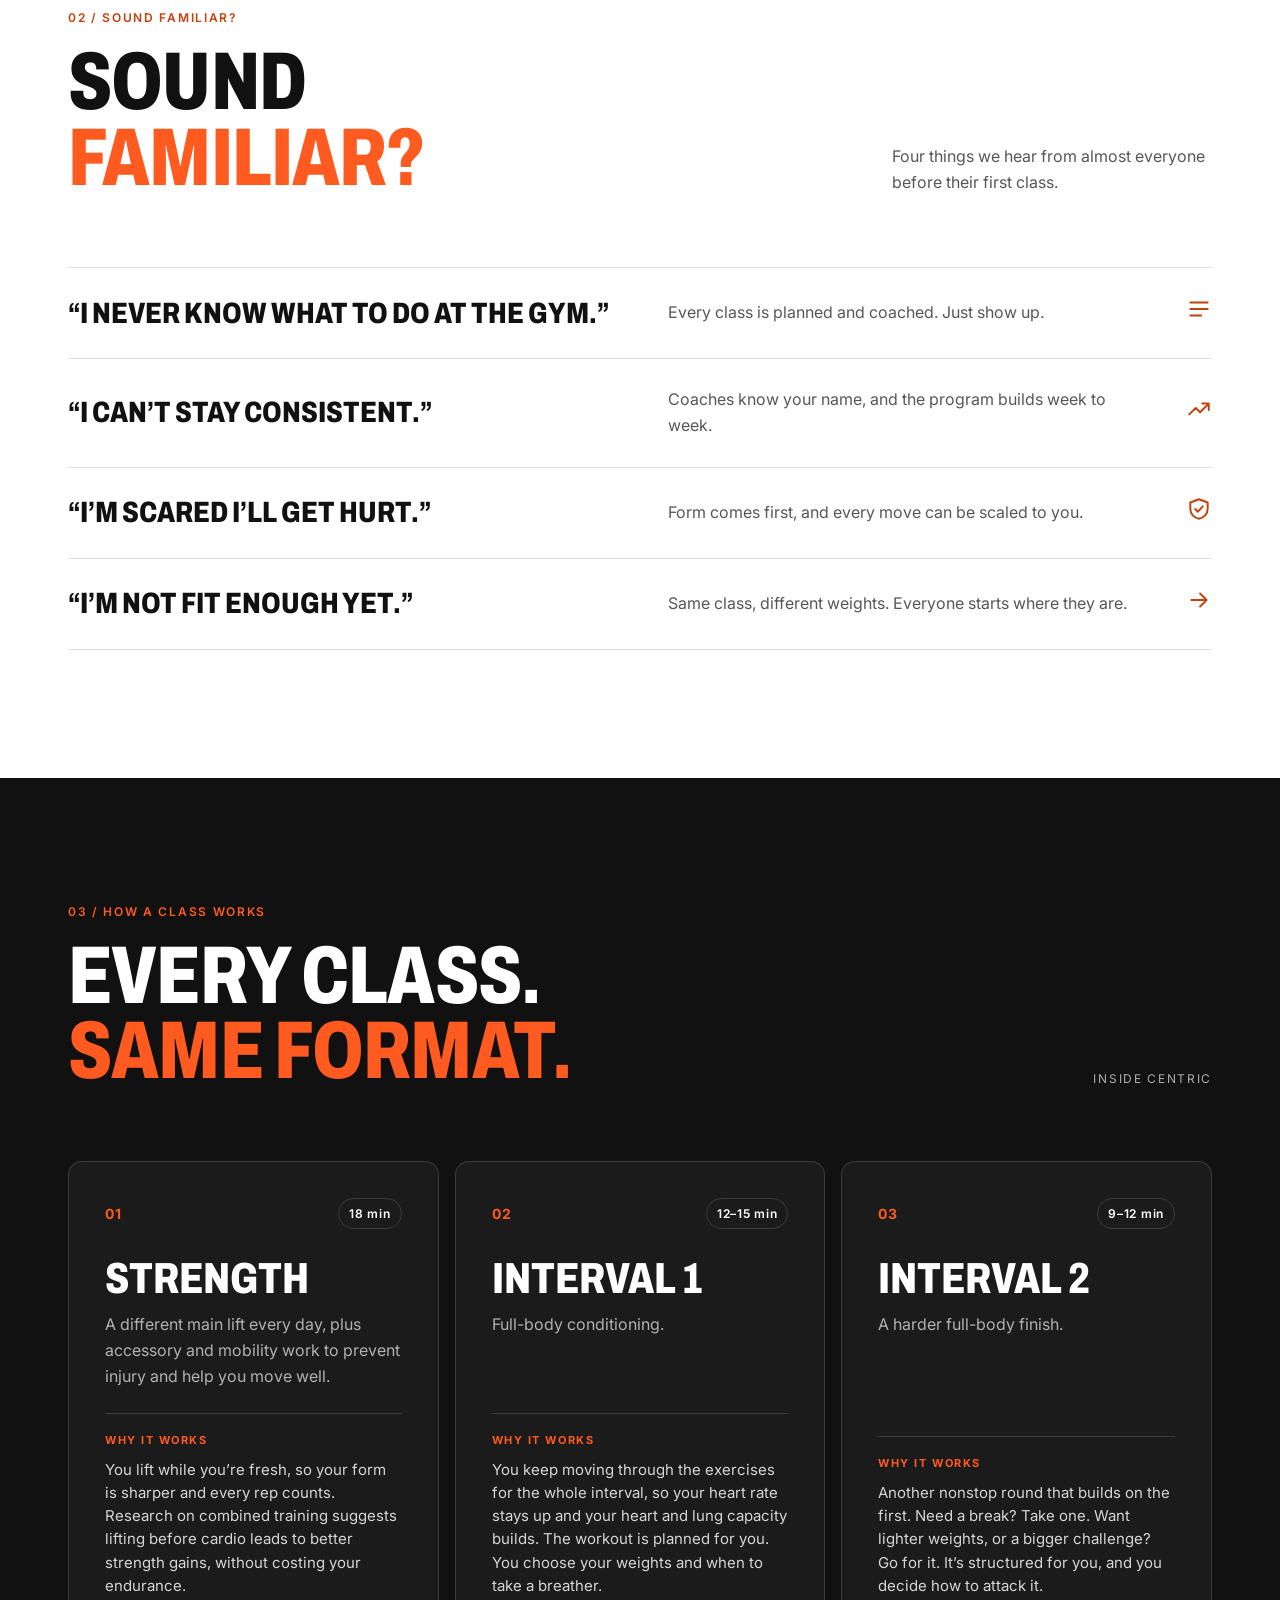
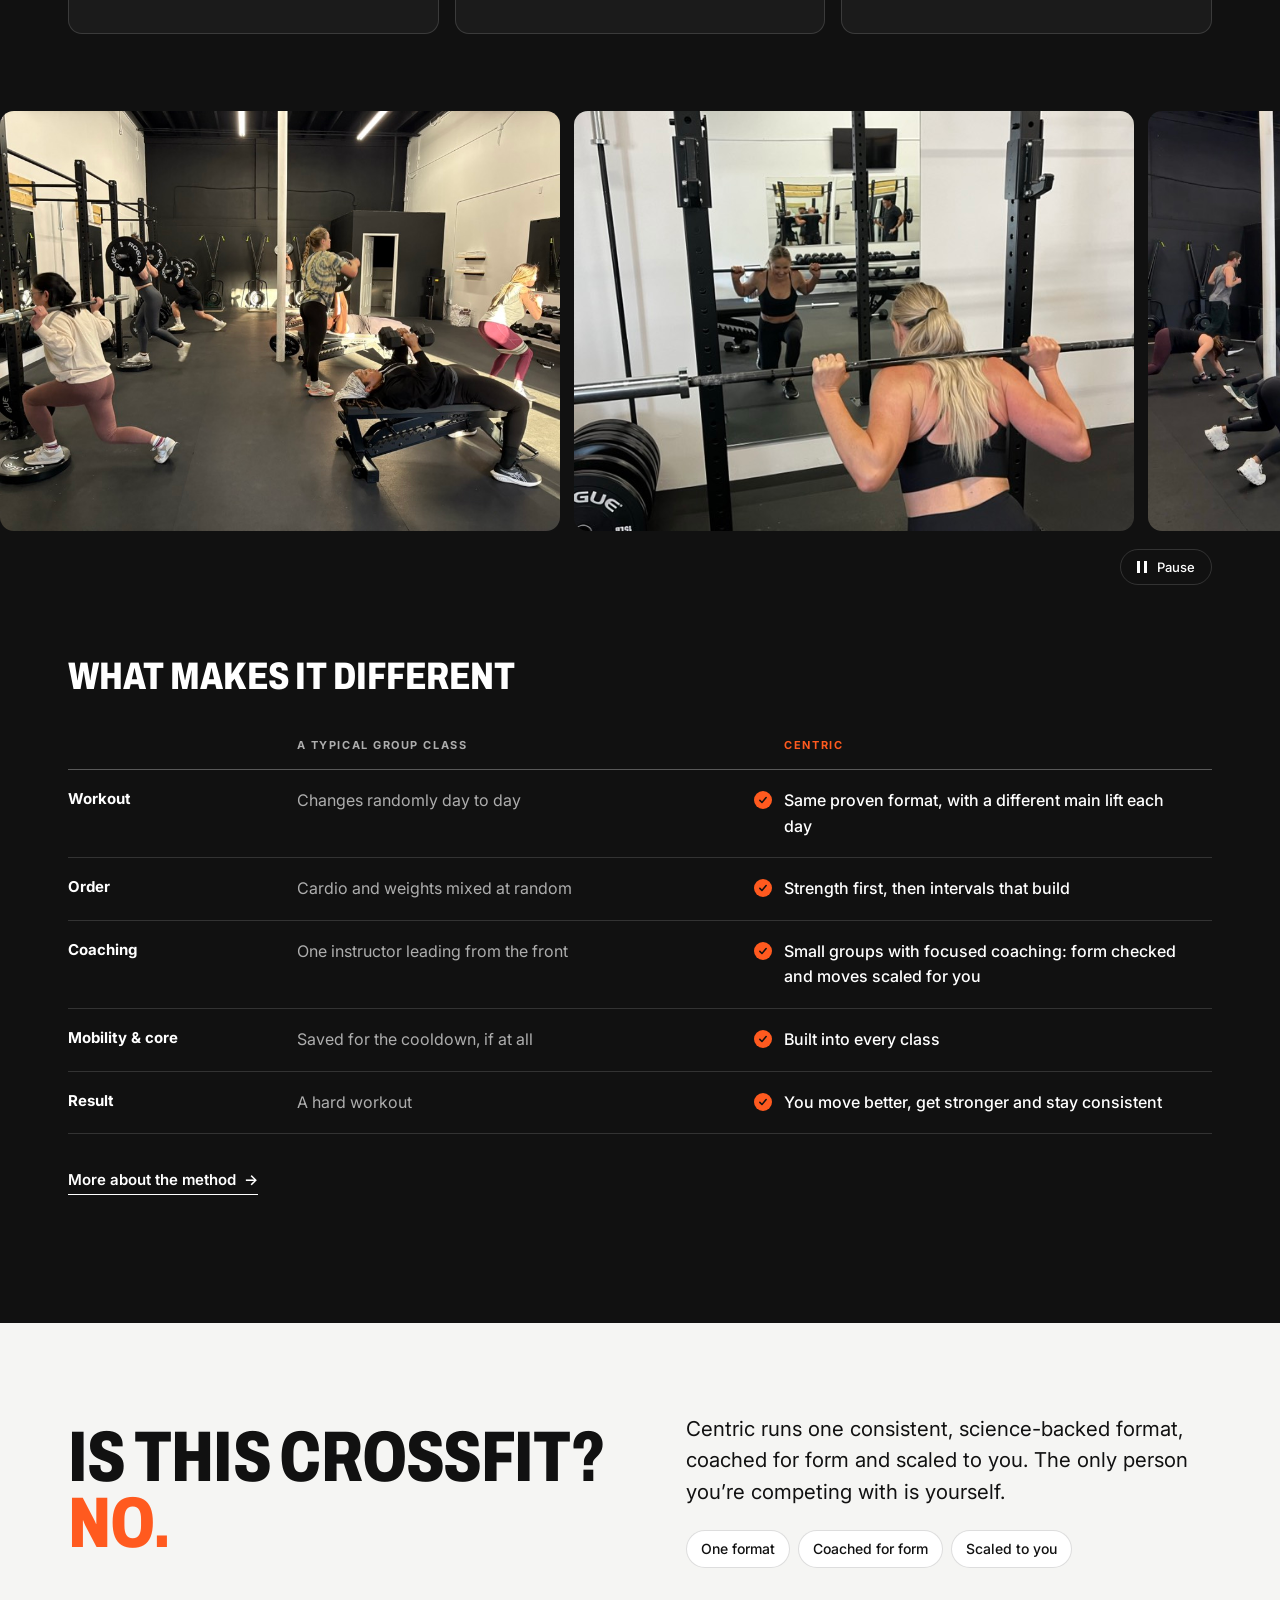
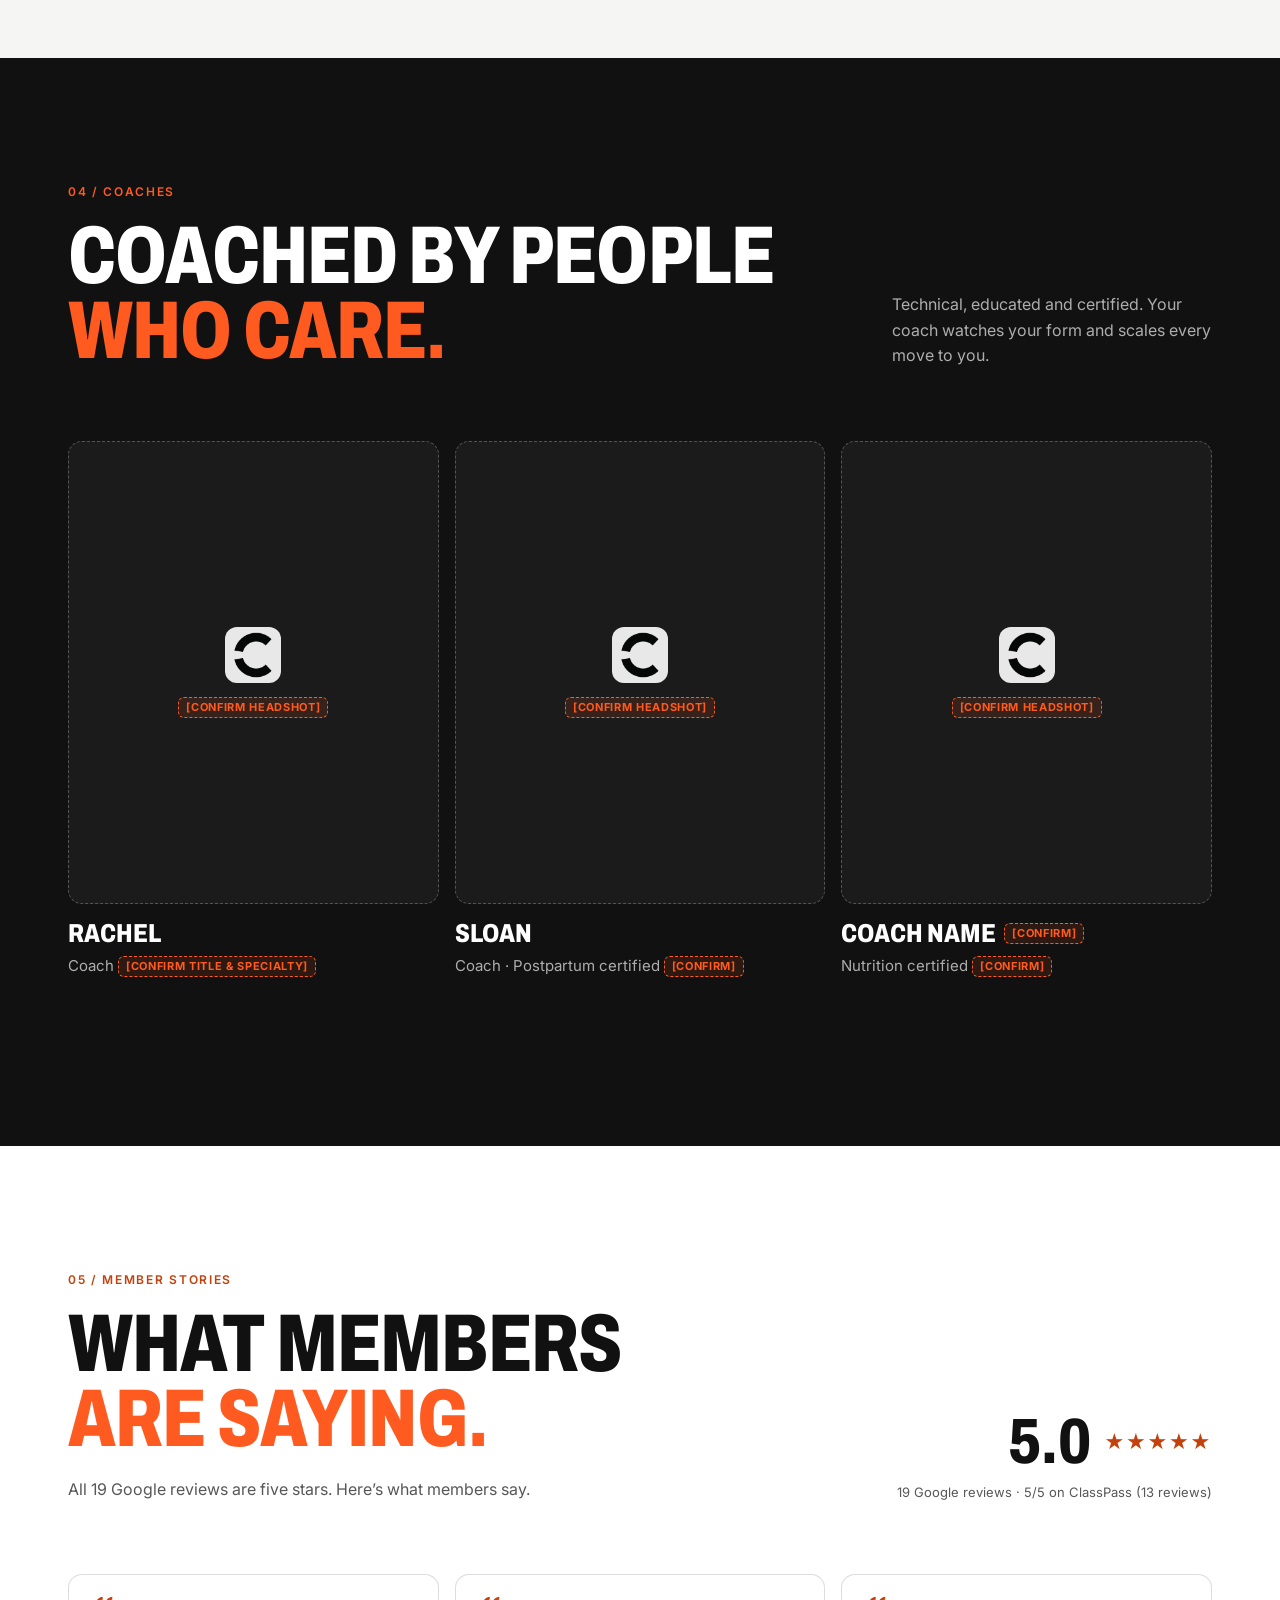
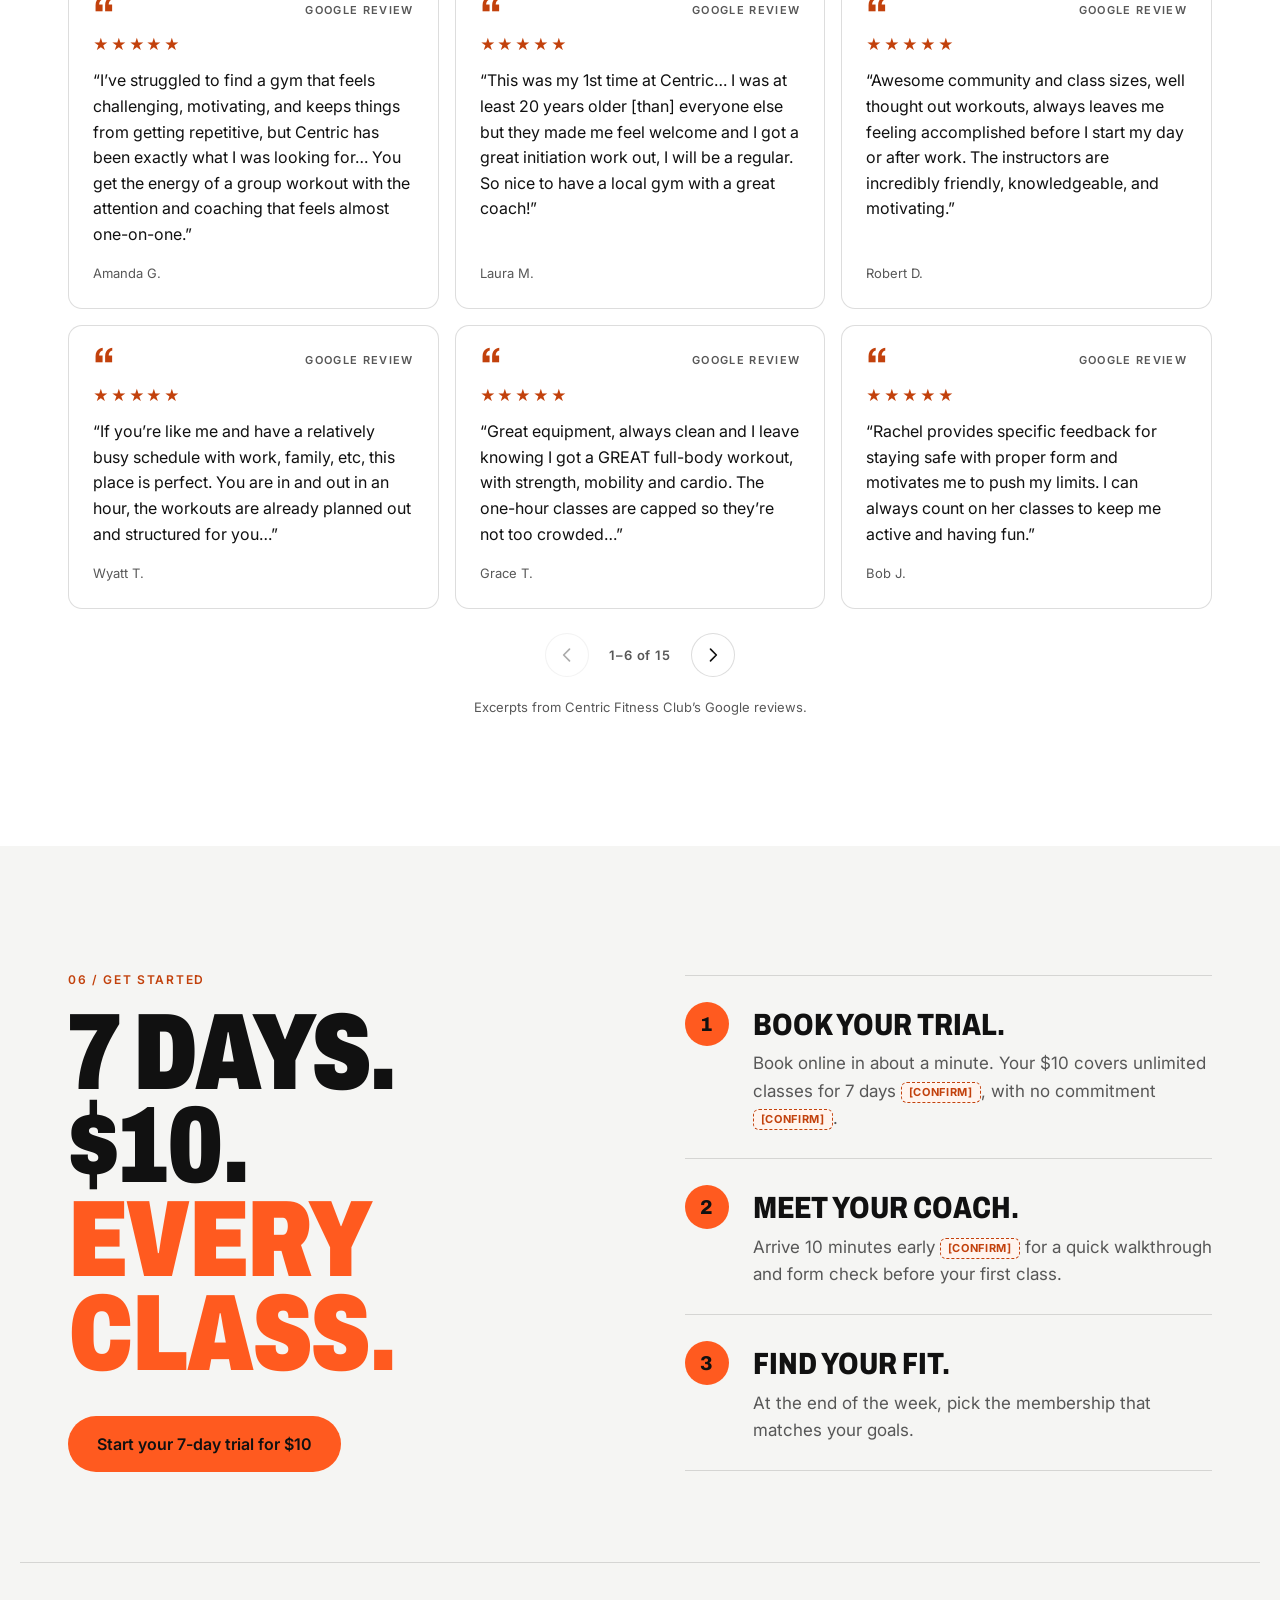
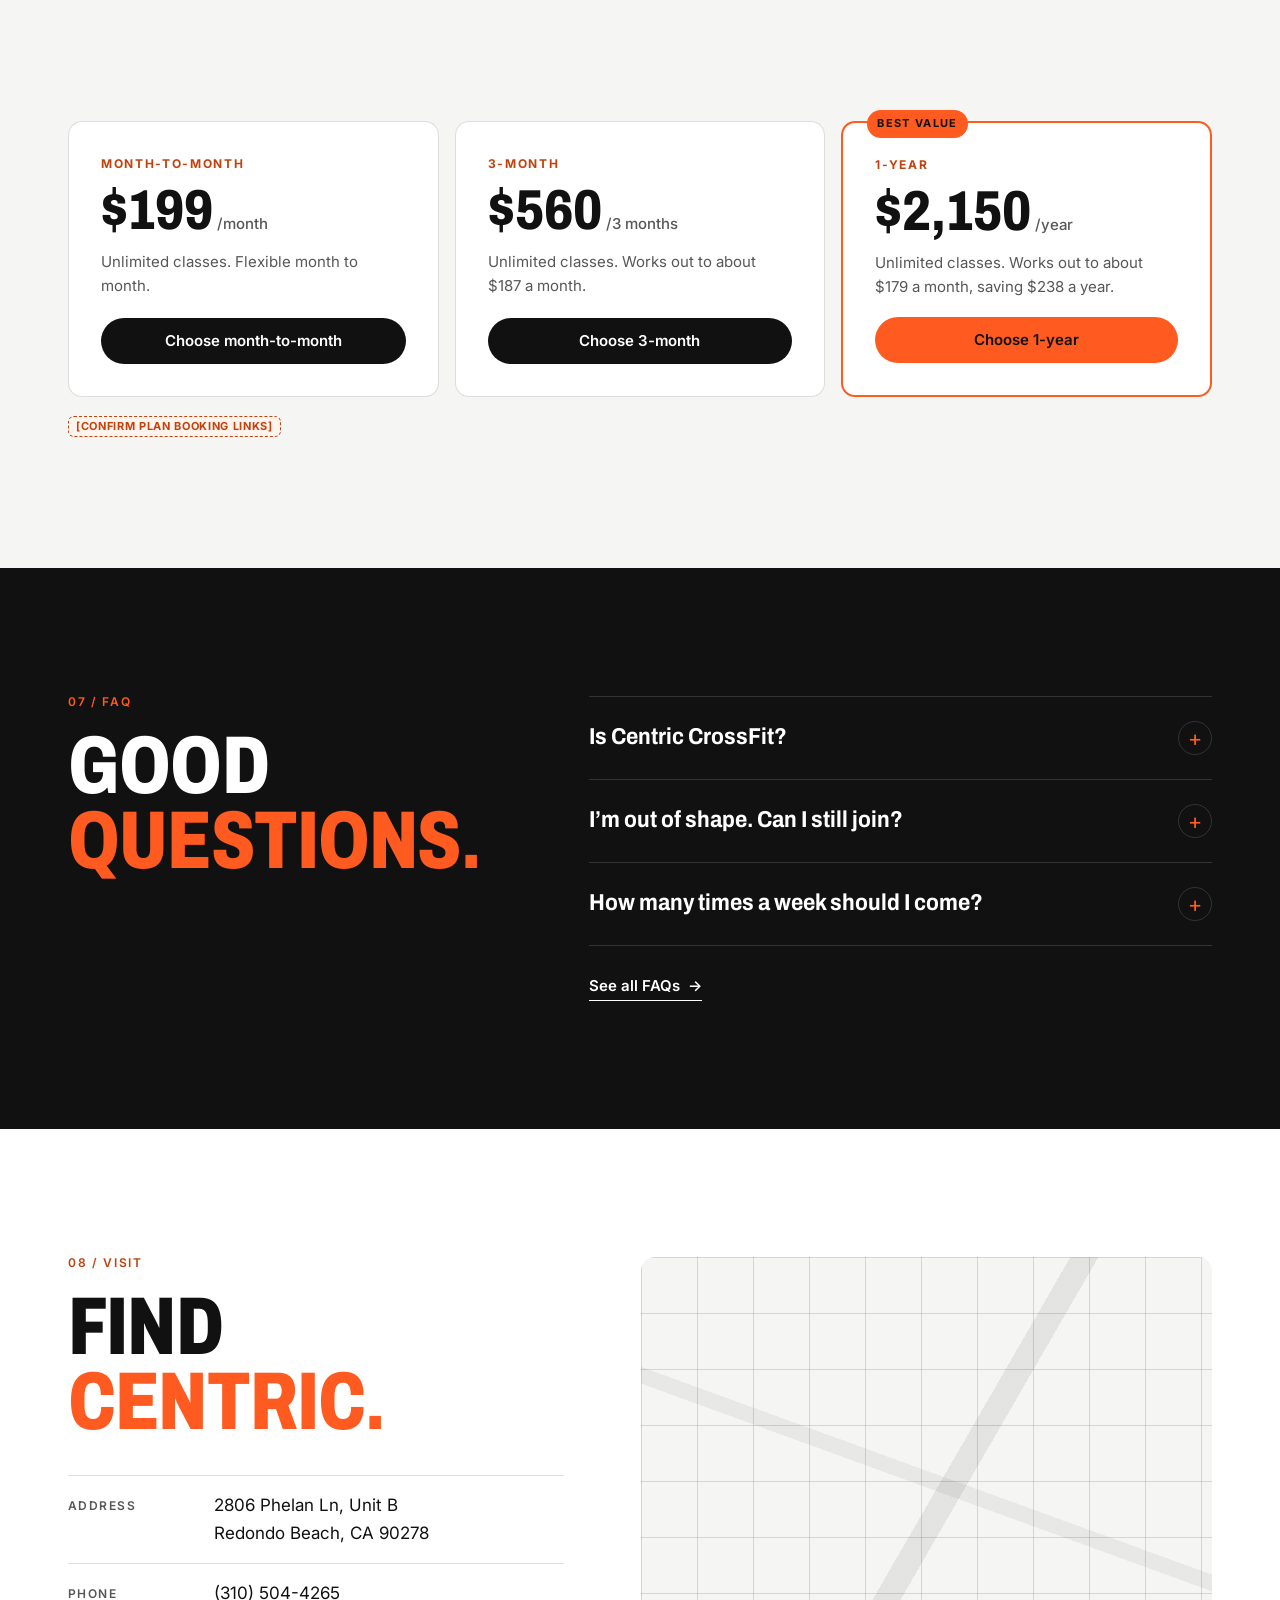
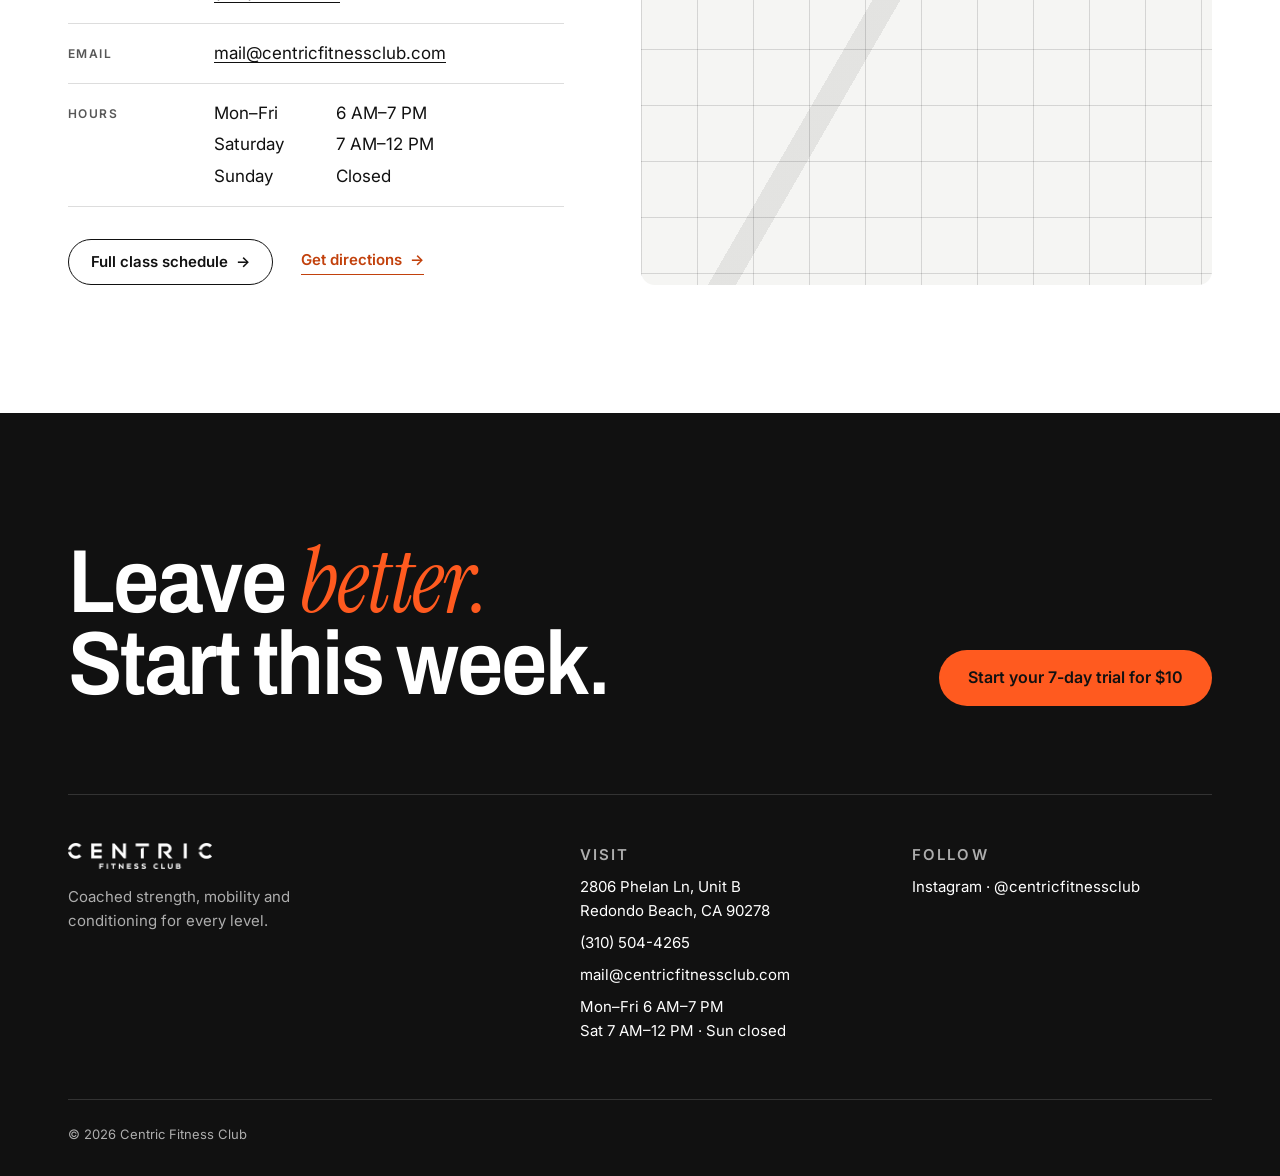
==== commit c9ebe911: "Reviews: all written Google reviews, six per page on desktop Co-Authored-By: Claude Opus 5.5 <norepl" ====
--- a/index.html
+++ b/index.html
@@ -317,7 +317,7 @@
         <div>
           <p class="eyebrow">05 / Member stories</p>
           <h2 class="display rev-title" id="rev-title">What members<br><span class="accent">are saying.</span></h2>
-          <p class="section-head__intro">Every Google review is five stars. Here’s what members say.</p>
+          <p class="section-head__intro">All 19 Google reviews are five stars. Here’s what members say.</p>
         </div>
         <div class="rating">
           <p class="rating__score">5.0 <span class="rating__stars" aria-hidden="true">★★★★★</span></p>
@@ -326,41 +326,95 @@
       </div>
 
       <ul class="reviews" data-reviews>
-        <li class="review reveal">
-          <div class="review__top"><span class="review__mark" aria-hidden="true">“</span><span class="review__src">Google review</span></div>
-          <p class="stars stars--deep" aria-label="5 out of 5 stars">★★★★★</p>
-          <blockquote>“I’ve struggled to find a gym that feels challenging, motivating, and keeps things from getting repetitive, but Centric has been exactly what I was looking for. The workouts combine strength and cardio, and every day is different.”</blockquote>
+        <li class="review">
+          <div class="review__top"><span class="review__mark" aria-hidden="true">“</span><span class="review__src">Google review</span></div>
+          <p class="stars stars--deep" aria-label="5 out of 5 stars">★★★★★</p>
+          <blockquote>“I’ve struggled to find a gym that feels challenging, motivating, and keeps things from getting repetitive, but Centric has been exactly what I was looking for… You get the energy of a group workout with the attention and coaching that feels almost one-on-one.”</blockquote>
           <p class="review__by">Amanda G.</p>
         </li>
-        <li class="review reveal">
-          <div class="review__top"><span class="review__mark" aria-hidden="true">“</span><span class="review__src">Google review</span></div>
-          <p class="stars stars--deep" aria-label="5 out of 5 stars">★★★★★</p>
-          <blockquote>“I was at least 20 years older [than] everyone else but they made me feel welcome and I got a great initiation work out, I will be a regular. So nice to have a local gym with a great coach!”</blockquote>
-          <p class="review__by">First-time member · <span class="confirm">CONFIRM name</span></p>
-        </li>
-        <li class="review reveal">
+        <li class="review">
+          <div class="review__top"><span class="review__mark" aria-hidden="true">“</span><span class="review__src">Google review</span></div>
+          <p class="stars stars--deep" aria-label="5 out of 5 stars">★★★★★</p>
+          <blockquote>“This was my 1st time at Centric… I was at least 20 years older [than] everyone else but they made me feel welcome and I got a great initiation work out, I will be a regular. So nice to have a local gym with a great coach!”</blockquote>
+          <p class="review__by">Laura M.</p>
+        </li>
+        <li class="review">
           <div class="review__top"><span class="review__mark" aria-hidden="true">“</span><span class="review__src">Google review</span></div>
           <p class="stars stars--deep" aria-label="5 out of 5 stars">★★★★★</p>
           <blockquote>“Awesome community and class sizes, well thought out workouts, always leaves me feeling accomplished before I start my day or after work. The instructors are incredibly friendly, knowledgeable, and motivating.”</blockquote>
           <p class="review__by">Robert D.</p>
         </li>
-        <li class="review reveal">
+        <li class="review">
+          <div class="review__top"><span class="review__mark" aria-hidden="true">“</span><span class="review__src">Google review</span></div>
+          <p class="stars stars--deep" aria-label="5 out of 5 stars">★★★★★</p>
+          <blockquote>“If you’re like me and have a relatively busy schedule with work, family, etc, this place is perfect. You are in and out in an hour, the workouts are already planned out and structured for you…”</blockquote>
+          <p class="review__by">Wyatt T.</p>
+        </li>
+        <li class="review">
+          <div class="review__top"><span class="review__mark" aria-hidden="true">“</span><span class="review__src">Google review</span></div>
+          <p class="stars stars--deep" aria-label="5 out of 5 stars">★★★★★</p>
+          <blockquote>“Great equipment, always clean and I leave knowing I got a GREAT full-body workout, with strength, mobility and cardio. The one-hour classes are capped so they’re not too crowded…”</blockquote>
+          <p class="review__by">Grace T.</p>
+        </li>
+        <li class="review">
           <div class="review__top"><span class="review__mark" aria-hidden="true">“</span><span class="review__src">Google review</span></div>
           <p class="stars stars--deep" aria-label="5 out of 5 stars">★★★★★</p>
           <blockquote>“Rachel provides specific feedback for staying safe with proper form and motivates me to push my limits. I can always count on her classes to keep me active and having fun.”</blockquote>
-          <p class="review__by">Member · <span class="confirm">CONFIRM name</span></p>
-        </li>
-        <li class="review reveal">
-          <div class="review__top"><span class="review__mark" aria-hidden="true">“</span><span class="review__src">Google review</span></div>
-          <p class="stars stars--deep" aria-label="5 out of 5 stars">★★★★★</p>
-          <blockquote>“I started coming to Centric using my ClassPass points, but I loved it so much I ditched ClassPass and got a membership!”</blockquote>
+          <p class="review__by">Bob J.</p>
+        </li>
+        <li class="review">
+          <div class="review__top"><span class="review__mark" aria-hidden="true">“</span><span class="review__src">Google review</span></div>
+          <p class="stars stars--deep" aria-label="5 out of 5 stars">★★★★★</p>
+          <blockquote>“I started coming to Centric using my ClassPass points, but I loved it so much I ditched ClassPass and got a membership!… There is no reason not to try it out, $10 for a week trial, do it!”</blockquote>
           <p class="review__by">Natalie S.</p>
         </li>
-        <li class="review reveal">
-          <div class="review__top"><span class="review__mark" aria-hidden="true">“</span><span class="review__src">Google review</span></div>
-          <p class="stars stars--deep" aria-label="5 out of 5 stars">★★★★★</p>
-          <blockquote>“Rachel and the other coaches are awesome — super attentive, kind, and clearly invested in everyone’s progress.”</blockquote>
+        <li class="review">
+          <div class="review__top"><span class="review__mark" aria-hidden="true">“</span><span class="review__src">Google review</span></div>
+          <p class="stars stars--deep" aria-label="5 out of 5 stars">★★★★★</p>
+          <blockquote>“Rachel and the other coaches are awesome — super attentive, kind, and clearly invested in everyone’s progress… And the community makes it extra special.”</blockquote>
           <p class="review__by">Romit G.</p>
+        </li>
+        <li class="review">
+          <div class="review__top"><span class="review__mark" aria-hidden="true">“</span><span class="review__src">Google review</span></div>
+          <p class="stars stars--deep" aria-label="5 out of 5 stars">★★★★★</p>
+          <blockquote>“Rachel is top-notch, providing expert guidance and motivation that helped me push past my limits. The programming is well-structured and effective, ensuring you see real progress, whether you’re a beginner or an experienced athlete.”</blockquote>
+          <p class="review__by">Matthew M.</p>
+        </li>
+        <li class="review">
+          <div class="review__top"><span class="review__mark" aria-hidden="true">“</span><span class="review__src">Google review</span></div>
+          <p class="stars stars--deep" aria-label="5 out of 5 stars">★★★★★</p>
+          <blockquote>“I find these workouts very effective and unique, great mix of resistance and high intensity while making it accommodating for all experience levels… Also it’s the cleanest gym I’ve ever seen.”</blockquote>
+          <p class="review__by">Adam J.</p>
+        </li>
+        <li class="review">
+          <div class="review__top"><span class="review__mark" aria-hidden="true">“</span><span class="review__src">Google review</span></div>
+          <p class="stars stars--deep" aria-label="5 out of 5 stars">★★★★★</p>
+          <blockquote>“There are plenty of weights, so each lift and each class is as hard as you want to make it. Rachel is also good about helping gauge what weight you should be at. I also appreciate the fact that the classes have mobility exercises built into them.”</blockquote>
+          <p class="review__by">Mike F.</p>
+        </li>
+        <li class="review">
+          <div class="review__top"><span class="review__mark" aria-hidden="true">“</span><span class="review__src">Google review</span></div>
+          <p class="stars stars--deep" aria-label="5 out of 5 stars">★★★★★</p>
+          <blockquote>“She’s incredibly knowledgeable, motivating, and tailors every session to ensure I get a full-body workout that challenges me in the best way. The facility is clean, well-equipped, and has a great vibe.”</blockquote>
+          <p class="review__by">Lesley L.</p>
+        </li>
+        <li class="review">
+          <div class="review__top"><span class="review__mark" aria-hidden="true">“</span><span class="review__src">Google review</span></div>
+          <p class="stars stars--deep" aria-label="5 out of 5 stars">★★★★★</p>
+          <blockquote>“I’ve been working [out] with Rachel off and on for 5 years and love her work outs. Thank you Rachel!”</blockquote>
+          <p class="review__by">Julie L.</p>
+        </li>
+        <li class="review">
+          <div class="review__top"><span class="review__mark" aria-hidden="true">“</span><span class="review__src">Google review</span></div>
+          <p class="stars stars--deep" aria-label="5 out of 5 stars">★★★★★</p>
+          <blockquote>“Awesome class and nice little neighborhood gym!”</blockquote>
+          <p class="review__by">Droutman</p>
+        </li>
+        <li class="review">
+          <div class="review__top"><span class="review__mark" aria-hidden="true">“</span><span class="review__src">Google review</span></div>
+          <p class="stars stars--deep" aria-label="5 out of 5 stars">★★★★★</p>
+          <blockquote>“You ROCK Rachel!”</blockquote>
+          <p class="review__by">Donna M.</p>
         </li>
       </ul>
       <div class="rev-nav" aria-label="Browse reviews">
--- a/css/styles.css
+++ b/css/styles.css
@@ -338,6 +338,9 @@
 .rating__stars { font-size: 22px; color: var(--color-orange-deep); letter-spacing: .08em; }
 .rating__meta { margin-top: 8px; font-size: 13px; color: var(--muted-light); display: flex; gap: 6px; flex-wrap: wrap; justify-content: flex-end; align-items: center; }
 .reviews { display: grid; grid-template-columns: repeat(3, 1fr); gap: 16px; }
+.reviews .review[hidden] { display: none; }
+.reviews.is-turning .review { animation: rev-in .45s ease both; }
+@keyframes rev-in { from { opacity: 0; transform: translateY(8px); } to { opacity: 1; transform: none; } }
 .review {
   border: 1px solid var(--line-light); border-radius: var(--radius-sm);
   padding: 24px; display: flex; flex-direction: column; gap: 16px;
@@ -348,7 +351,7 @@
 .review__src { font-size: 11px; font-weight: 600; letter-spacing: .12em; text-transform: uppercase; color: var(--muted-light); }
 .review blockquote { font-size: 16px; line-height: 1.6; flex: 1; }
 .review__by { font-size: 13px; color: var(--muted-light); display: flex; flex-wrap: wrap; gap: 6px; align-items: center; }
-.rev-nav { display: none; }
+.rev-nav { display: flex; align-items: center; justify-content: center; gap: 16px; margin-top: 24px; }
 .rev-nav__btn {
   display: grid; place-items: center; width: 44px; height: 44px; border-radius: 50%;
   background: var(--color-white); border: 1px solid var(--line-light); color: var(--color-black); cursor: pointer;
@@ -808,7 +811,7 @@
   .contact__inner { grid-template-columns: 0.85fr 1.35fr; }
   .contact__form { grid-template-columns: repeat(6, minmax(0, 1fr)); column-gap: 12px; row-gap: 12px; align-content: start; }
   .contact__form > input { grid-column: span 2; }
-  .contact__form > select { grid-column: span 3; }
+  .contact__form > select { grid-column: 1 / -1; }
   .contact__form > textarea, .contact__form > .contact__optnote,
   .contact__form > .contact__submit-row, .contact__form > .contact__status { grid-column: 1 / -1; }
   .contact__form select { padding-left: 18px; padding-right: 44px; background-position: right 16px center; }
